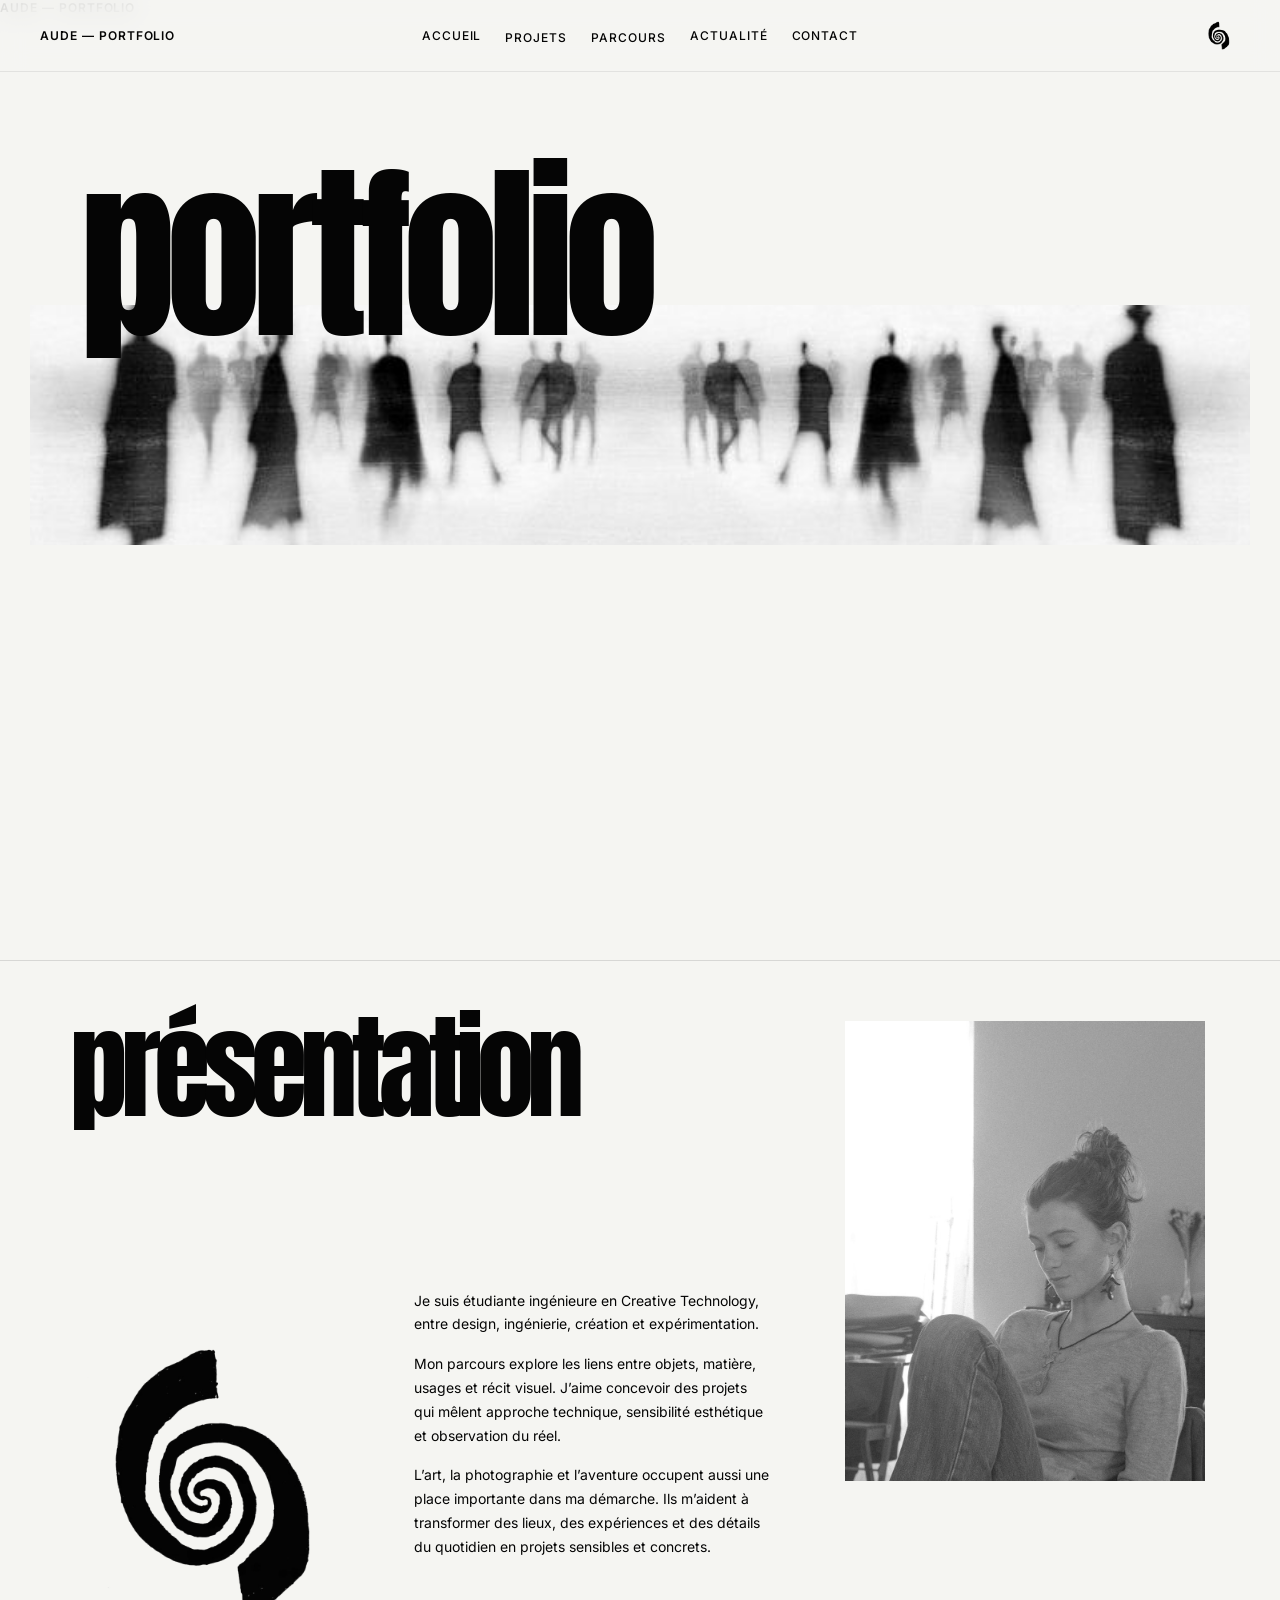
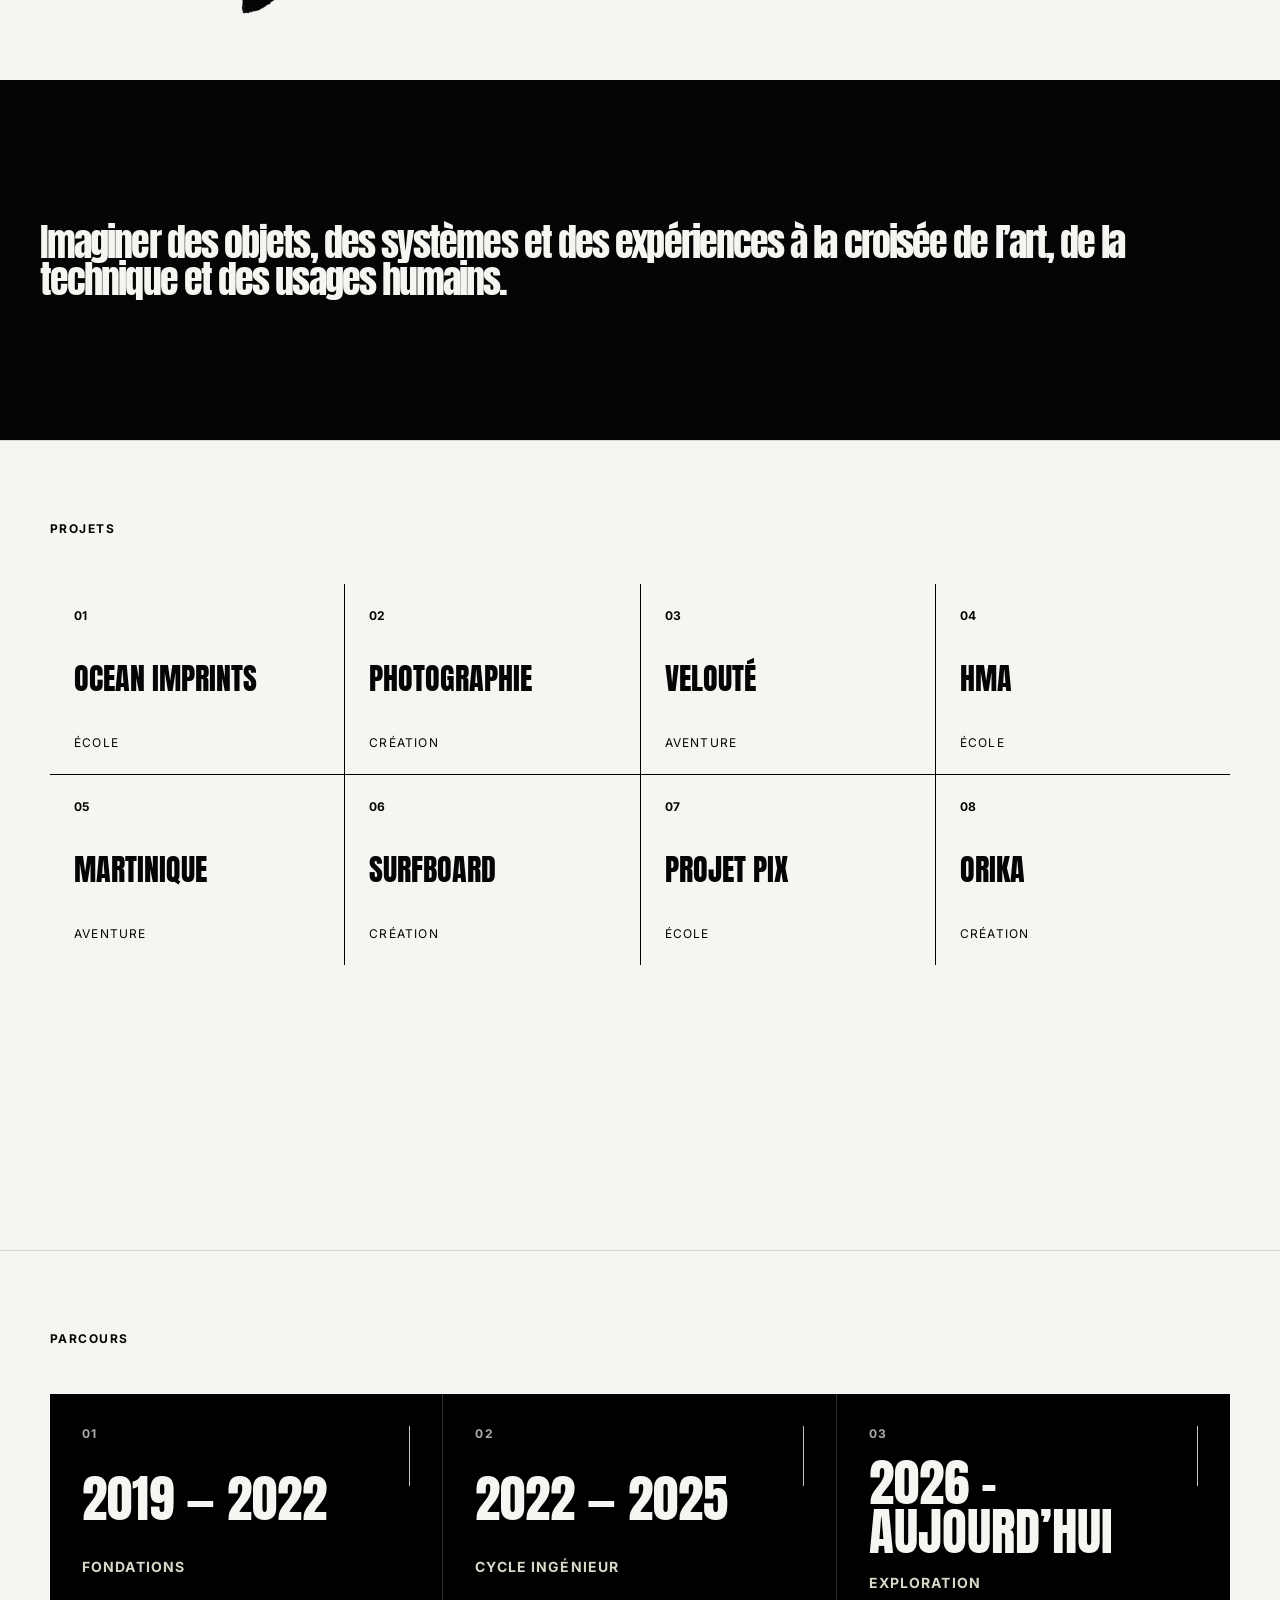
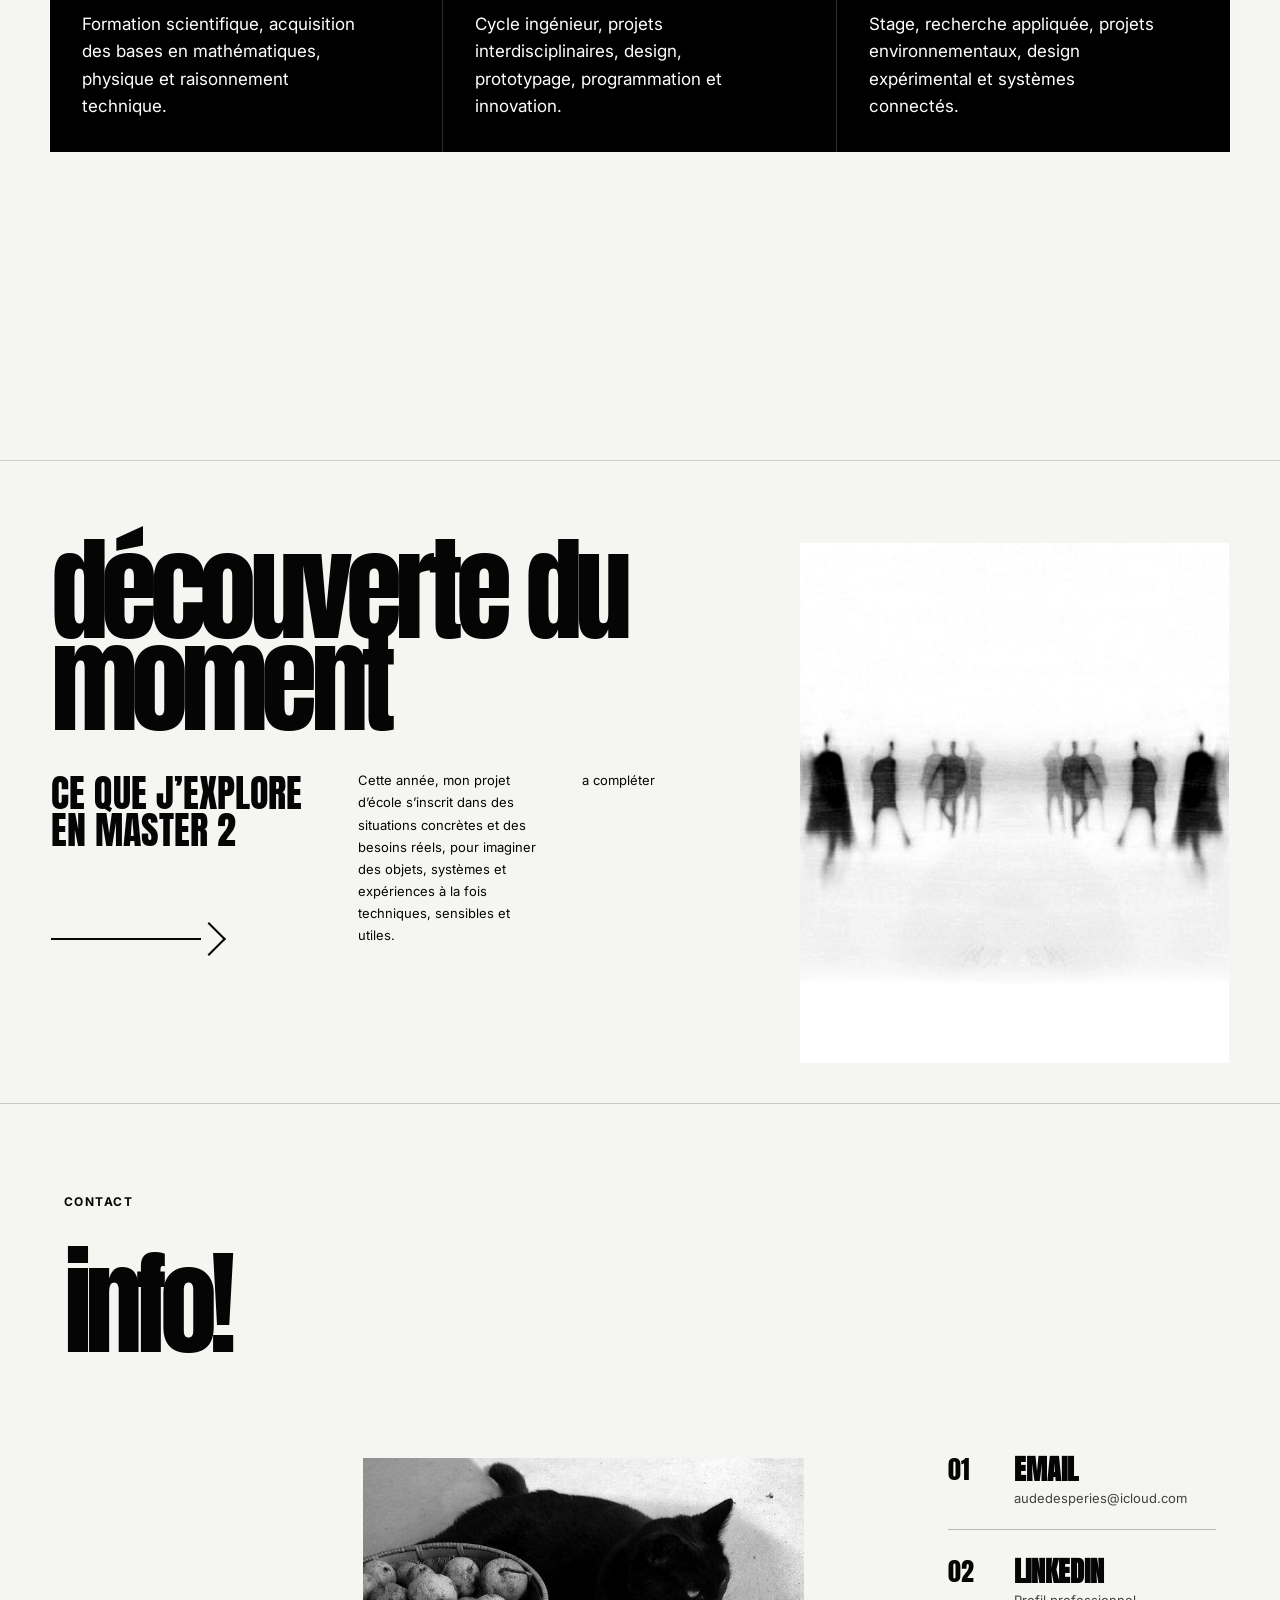
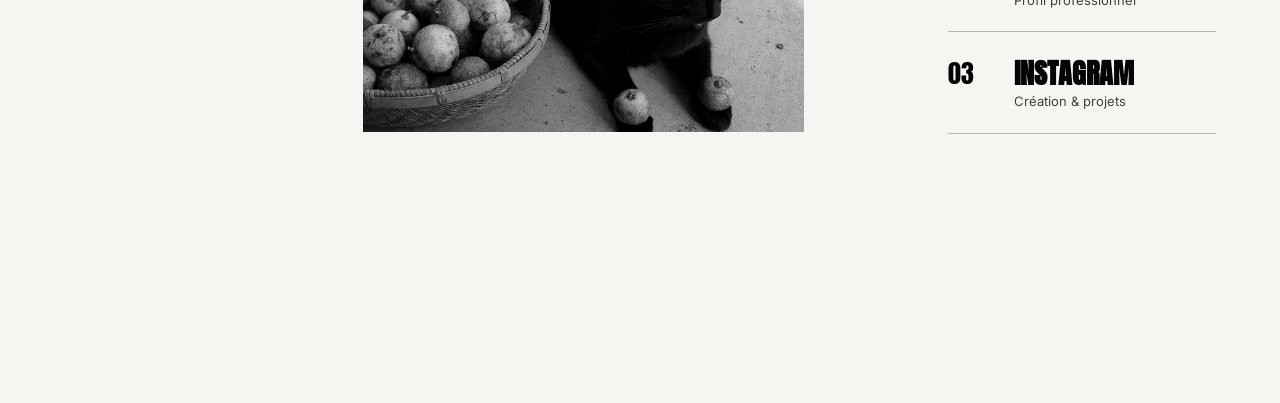
==== index.html @ d837f5fd "maj presentation" ====
<!DOCTYPE html>
<html lang="fr">

<head>
    <meta charset="UTF-8" />

    <div class="header-left">Aude — Portfolio</div>

    <meta name="viewport" content="width=device-width, initial-scale=1.0" />

    <title>Portfolio — Aude</title>

    <link rel="icon" type="image/png" href="assets/images/langue1.jpeg">
    <link rel="apple-touch-icon" href="assets/images/langue1.jpeg">

    <!-- Typographie Anton -->
    <link rel="preconnect" href="https://fonts.googleapis.com">
    <link rel="preconnect" href="https://fonts.gstatic.com" crossorigin>
    <link href="https://fonts.googleapis.com/css2?family=Anton&family=Inter:wght@300;400;500;600&display=swap"
        rel="stylesheet">

    <link rel="stylesheet" href="style.css" />
</head>

<body>

    <!-- HEADER -->
    <header class="top-header">

        <div class="header-left mobile-portfolio-zone">
            <span class="desktop-portfolio-text">Aude — Portfolio</span>

            <button class="mobile-portfolio-button" type="button" aria-expanded="false"
                aria-controls="mobilePortfolioMenu">
                Aude — Portfolio
            </button>

            <div class="mobile-portfolio-menu" id="mobilePortfolioMenu">
                <a href="#accueil" class="mobile-menu-home">Portfolio / Accueil</a>

                <span>Projets</span>
                <a href="pages/ocean-imprints.html">Ocean Imprints</a>
                <a href="pages/hma.html">How to Make Almost Anything</a>
                <a href="pages/projet-pix.html">Projet Pix</a>
                <a href="pages/veloute.html">Velouté</a>
                <a href="pages/mission-martinique.html">Martinique</a>
                <a href="pages/photographie.html">Photographie</a>
                <a href="pages/surfboard.html">Surfboard</a>
                <a href="pages/orika-design.html">Orika</a>

                <span>Navigation</span>
                <a href="#parcours">Parcours</a>
                <a href="#apropos">Actualité</a>
                <a href="#contact">Contact</a>
            </div>
        </div>


        <nav class="main-nav">
            <a href="#accueil" data-i18n="nav.home">Accueil</a>

            <div class="nav-item project-menu">
                <a href="#projets" data-i18n="nav.projects">Projets</a>

                <div class="mega-menu">
                    <div class="mega-column">
                        <h3 data-i18n="menu.school">École</h3>
                        <a href="pages/ocean-imprints.html">Ocean Imprints</a>
                        <a href="pages/hma.html">How to Make Almost Anything</a>
                        <a href="pages/projet-pix.html">Projet Pix</a>
                    </div>

                    <div class="mega-column">
                        <h3 data-i18n="menu.adventure">Aventure</h3>
                        <a href="pages/veloute.html">Velouté</a>
                        <a href="pages/mission-martinique.html">Martinique</a>
                    </div>

                    <div class="mega-column">
                        <h3 data-i18n="menu.creation">Création</h3>
                        <a href="pages/photographie.html">Photographie</a>
                        <a href="pages/surfboard.html">Surfboard</a>
                        <a href="pages/orika-design.html">Orika</a>
                    </div>
                </div>
            </div>

            <div class="nav-item project-menu">
                <a href="#parcours" data-i18n="nav.path">Parcours</a>

                <div class="mega-menu parcours-mega-menu">
                    <div class="mega-column">
                        <h3>2019 — 2022</h3>
                        <a href="#parcours" data-i18n="path.menu.1">Bac scientifique</a>
                        <a href="#parcours" data-i18n="path.menu.2">Prépa intégrée</a>
                    </div>

                    <div class="mega-column">
                        <h3>2022 — 2025</h3>
                        <a href="#parcours" data-i18n="path.menu.3">Cycle ingénieur</a>
                        <a href="#parcours" data-i18n="path.menu.4">Creative Technology</a>
                        <a href="#parcours" data-i18n="path.menu.5">Projets design & tech</a>
                    </div>
                </div>
            </div>

            <a href="#apropos" data-i18n="nav.news">Actualité</a>
            <a href="#contact" data-i18n="nav.contact">Contact</a>
        </nav>

        <div class="header-right">
            <div class="language-menu-container">
                <button class="language-logo-button" type="button" aria-label="Changer la langue">
                    <img src="assets/images/langue.png" alt="">
                </button>

                <div class="language-menu">
                    <button type="button" data-set-lang="fr">Français</button>
                    <button type="button" data-set-lang="en">English</button>
                </div>
            </div>
        </div>


    </header>

    <!-- PAGE D'ACCUEIL -->
    <main>

        <!-- SECTION HERO -->
        <section class="hero-section" id="accueil">
            <div class="hero-content">
                <h1 data-i18n="hero.title">portfolio</h1>
            </div>

            <div class="hero-image-band">
                <div class="hero-photo-placeholder"></div>
            </div>

        </section>

        <!-- ABOUT ME -->
        <section class="about-editorial-section" id="about-me">
            <div class="about-title">
                <h2 data-i18n="about.title">Présentation</h2>
            </div>



            <div class="about-small-image">
                <img src="assets/images/langue.png" alt="Portrait secondaire de Aude">
            </div>
            <div class="about-text-block">
                <p data-i18n="about.text.1">
                    Je suis étudiante ingénieure en Creative Technology, entre design,
                    ingénierie, création et expérimentation.
                </p>

                <p data-i18n="about.text.2">
                    Mon parcours explore les liens entre objets, matière, usages et récit visuel.
                    J’aime concevoir des projets qui mêlent approche technique, sensibilité esthétique
                    et observation du réel.
                </p>

                <p data-i18n="about.text.3">
                    L’art, la photographie et l’aventure occupent aussi une place importante dans
                    ma démarche. Ils m’aident à transformer des lieux,
                    des expériences et des détails du quotidien en projets sensibles et concrets.
                </p>
            </div>

            <div class="about-large-image">
                <img src="assets/images/presentation-01.jpeg" alt="Portrait principal de Aude">
            </div>

            

        </section>


        <!-- PHRASE -->
        <section class="content-section phrase-section">
            <h2 data-i18n="phrase.main">
                Imaginer des objets, des systèmes et des expériences à la croisée de l’art,
                de la technique et des usages humains.
            </h2>
        </section>

        <!-- BOUTONS PROJETS -->
        <section class="content-section" id="projets">
            <p class="section-label" data-i18n="projects.label"> Projets</p>

            <div class="project-grid">
                <a href="pages/ocean-imprints.html" class="project-card">
                    <span>01</span>
                    <h3>Ocean Imprints</h3>
                    <p data-i18n="category.school">École</p>
                </a>

                <a href="pages/photographie.html" class="project-card">
                    <span>02</span>
                    <h3>Photographie</h3>
                    <p data-i18n="category.creation">Creation</p>
                </a>

                <a href="pages/veloute.html" class="project-card">
                    <span>03</span>
                    <h3>VeloutÉ</h3>
                    <p data-i18n="category.adventure">Aventure</p>
                </a>

                <a href="pages/hma.html" class="project-card">
                    <span>04</span>
                    <h3>HMA</h3>
                    <p data-i18n="category.school">École</p>
                </a>

                <a href="pages/mission-martinique.html" class="project-card">
                    <span>05</span>
                    <h3>Martinique</h3>
                    <p data-i18n="category.adventure">Aventure</p>
                </a>

                <a href="pages/surfboard.html" class="project-card">
                    <span>06</span>
                    <h3>SurfBoard</h3>
                    <p data-i18n="category.creation">Creation</p>
                </a>

                <a href="pages/projet-pix.html" class="project-card">
                    <span>07</span>
                    <h3>Projet Pix</h3>
                    <p data-i18n="category.school">École</p>
                </a>

                <a href="pages/orika-design.html" class="project-card">
                    <span>08</span>
                    <h3>Orika</h3>
                    <p data-i18n="category.creation">Creation</p>
                </a>
            </div>
        </section>

        <!-- PARCOURS -->
        <section class="content-section" id="parcours">
            <p class="section-label" data-i18n="path.label">Parcours</p>
            <div class="timeline-grid">
                <div class="timeline-card">
                    <span class="timeline-number">01</span>
                    <h3>2019 — 2022</h3>
                    <h4 data-i18n="path.1.subtitle">Fondations</h4>
                    <p data-i18n="path.1.text">
                        Formation scientifique, acquisition des bases en mathématiques,
                        physique et raisonnement technique.
                    </p>
                </div>

                <div class="timeline-card">
                    <span class="timeline-number">02</span>
                    <h3>2022 — 2025</h3>
                    <h4 data-i18n="path.2.subtitle">Cycle ingénieur</h4>
                    <p data-i18n="path.2.text">
                        Cycle ingénieur, projets interdisciplinaires, design, prototypage,
                        programmation et innovation.
                    </p>
                </div>

                <div class="timeline-card">
                    <span class="timeline-number">03</span>
                    <h3 data-i18n="path.3.title">2026 - Aujourd'hui</h3>
                    <h4 data-i18n="path.3.subtitle">Exploration</h4>
                    <p data-i18n="path.3.text">
                        Stage, recherche appliquée, projets environnementaux,
                        design expérimental et systèmes connectés.
                    </p>
                </div>
            </div>
        </section>

        <!-- ACTUALITÉ -->
        <section class="news-editorial-section" id="apropos">
            <div class="news-title">
                <h2 data-i18n="news.title">découverte du moment</h2>
            </div>

            <div class="news-intro">
                <h3 data-i18n="news.subtitle">ce que j’explore en Master 2</h3>
                <div class="news-horizontal-arrow"></div>
            </div>

            <div class="news-text">
                <p data-i18n="news.text.1">
                    Cette année, mon projet d'école s'inscrit dans des situations concrètes
                    et de besoins réels, pour imaginer des objets, systèmes et expériences
                    à la fois techniques, sensibles et utiles.
                </p>

                <p data-i18n="news.text.2">
                    compléter compléter compléter compléter compléter compléter compléter compléter
                    compléter compléter compléter compléter compléter compléter compléter compléter
                    compléter compléter compléter compléter
                </p>
            </div>

            <div class="news-feature-image">
                <img src="assets/images/hero.jpeg" alt="Image d’actualité du portfolio">
            </div>
        </section>





        <!-- CONTACT -->
        <section class="contact-info-section" id="contact">
            <p class="section-label" data-i18n="contact.label">Contact</p>
            <div class="contact-info-title">
                <h2 data-i18n="contact.title">Info!</h2>
            </div>
            <div class="contact-photo-frame">
                <div class="contact-shape contact-shape-left"></div>
                <div class="contact-shape contact-shape-right"></div>
                <img src="assets/images/info.jpg" alt="Portrait de contact">
            </div>
            <div class="contact-info-list">
                <a href="mailto:audedesperies@icloud.com?subject=Contact%20depuis%20le%20portfolio"
                    class="contact-info-row">
                    <span class="contact-index">01</span>
                    <div>
                        <h3 data-i18n="contact.email">Email</h3>
                        <p>audedesperies@icloud.com</p>
                    </div>
                </a>
                <a href="https://www.linkedin.com/public-profile/settings/?trk=d_flagship3_profile_self_view_public_profile&lipi=urn%3Ali%3Apage%3Ad_flagship3_profile_view_base%3BtCOLMMIWT4GghlP7%2BjmmMA%3D%3D"
                    class="contact-info-row" target="_blank" rel="noopener noreferrer">
                    <span class="contact-index">02</span>
                    <div>
                        <h3>LinkedIn</h3>
                        <p data-i18n="contact.linkedin.text">Profil professionnel</p>
                    </div>
                </a>
                <a href="https://www.instagram.com/audetrikay/" class="contact-info-row" target="_blank"
                    rel="noopener noreferrer">
                    <span class="contact-index">03</span>
                    <div>
                        <h3>Instagram</h3>
                        <p data-i18n="contact.instagram.text">Création & projets</p>
                    </div>
                </a>
            </div>
        </section>


    </main>

    <script src="script.js"></script>
</body>

</html>
---- style.css ----
/* =========================================================
   RESET / BASE
========================================================= */

* {
  margin: 0;
  padding: 0;
  box-sizing: border-box;
}

html {
  scroll-behavior: smooth;
}

body {
  background: #f5f5f2;
  color: #050505;
  font-family: "Inter", sans-serif;
  overflow-x: hidden;
}

img {
  max-width: 100%;
}

a {
  color: inherit;
}


/* =========================================================
   HEADER / NAVIGATION
========================================================= */

.top-header {
  position: fixed;
  top: 0;
  left: 0;
  width: 100%;
  height: 72px;
  padding: 0 40px;
  display: grid;
  grid-template-columns: 1fr auto 1fr;
  align-items: center;
  z-index: 1000;
  background: rgba(245, 245, 242, 0.85);
  backdrop-filter: blur(12px);
  border-bottom: 1px solid rgba(0, 0, 0, 0.08);
}

.header-left,
.header-right {
  font-size: 12px;
  font-weight: 600;
  text-transform: uppercase;
  letter-spacing: 0.08em;
}

.header-right {
  text-align: right;
}

.main-nav {
  display: flex;
  align-items: center;
  gap: 24px;
}

.main-nav a,
.nav-button {
  background: none;
  border: none;
  color: #050505;
  text-decoration: none;
  font-family: "Inter", sans-serif;
  font-size: 12px;
  font-weight: 500;
  text-transform: uppercase;
  cursor: pointer;
  letter-spacing: 0.08em;
}

.main-nav a:hover,
.nav-button:hover {
  opacity: 0.45;
}


/* =========================================================
   MENUS DÉROULANTS
========================================================= */

.nav-item,
.project-menu {
  position: relative;
}

.mega-menu {
  position: absolute;
  top: 36px;
  left: 50%;
  transform: translateX(-50%);
  width: 720px;
  padding: 32px;
  background: #050505;
  color: #f5f5f2;
  display: grid;
  grid-template-columns: repeat(3, 1fr);
  gap: 32px;
  opacity: 0;
  pointer-events: none;
  transition: 0.25s ease;
  z-index: 2000;
}

/* Zone invisible entre le bouton et le sous-menu */
.project-menu::after {
  content: "";
  position: absolute;
  left: -40px;
  right: -40px;
  top: 100%;
  height: 45px;
  z-index: 1500;
}

.project-menu:hover .mega-menu {
  opacity: 1;
  pointer-events: auto;
}

/* Menu parcours en 2 colonnes */
.parcours-mega-menu {
  width: 520px;
  grid-template-columns: repeat(2, 1fr);
}

.mega-column h3 {
  font-family: "Anton", sans-serif;
  font-size: 24px;
  font-weight: 400;
  margin-bottom: 16px;
  text-transform: uppercase;
}

.mega-column a {
  display: block;
  color: inherit;
  text-decoration: none;
  font-size: 14px;
  margin-bottom: 10px;
  opacity: 0.75;
  letter-spacing: 0.08em;
  text-transform: uppercase;
}

.mega-column a:hover {
  opacity: 1;
}


/* =========================================================
   LANGUE
========================================================= */
.header-right {
  display: flex;
  justify-content: flex-end;
  align-items: center;
}

/* Conteneur du logo + menu */
.language-menu-container {
  position: relative;
  display: flex;
  align-items: center;
  justify-content: center;
}

/* Bouton logo */
.language-logo-button {
  width: 42px;
  height: 42px;
  border: none;
  background: transparent;
  padding: 0;
  cursor: pointer;
  display: flex;
  align-items: center;
  justify-content: center;
}

/* Image du logo */
.language-logo-button img {
  width: 30px;
  height: 30px;
  object-fit: contain;
  display: block;
  filter: grayscale(100%) contrast(1.25);
  transition: transform 0.25s ease, opacity 0.25s ease;
}

.language-menu-container:hover .language-logo-button img {
  transform: rotate(-8deg) scale(1.12);
  opacity: 0.75;
}

/* Petite zone invisible pour pouvoir descendre vers le menu */
.language-menu-container::after {
  content: "";
  position: absolute;
  top: 100%;
  right: -20px;
  width: 120px;
  height: 28px;
}

/* Menu langue */
.language-menu {
  position: absolute;
  top: 42px;
  right: 0;
  width: 150px;
  padding: 18px;
  background: #050505;
  color: #f5f5f2;
  display: flex;
  flex-direction: column;
  gap: 12px;
  opacity: 0;
  pointer-events: none;
  transform: translateY(8px);
  transition: 0.25s ease;
  z-index: 3000;
}

.language-menu-container:hover .language-menu,
.language-menu-container:focus-within .language-menu {
  opacity: 1;
  pointer-events: auto;
  transform: translateY(0);
}

/* Boutons Français / English */
.language-menu button {
  background: transparent;
  border: none;
  color: #f5f5f2;
  font-family: "Inter", sans-serif;
  font-size: 12px;
  font-weight: 600;
  letter-spacing: 0.12em;
  text-transform: uppercase;
  text-align: left;
  cursor: pointer;
  opacity: 0.75;
  transition: 0.25s ease;
}

.language-menu button:hover {
  opacity: 1;
  transform: translateX(6px);
}


/* =========================================================
   HERO ACCUEIL
========================================================= */

.hero-section {
  position: relative;
  min-height: 105vh;
  padding: 160px 80px 40px;
  overflow: hidden;
}

.hero-content {
  position: relative;
  z-index: 2;
  display: flex;
  align-items: flex-start;
  justify-content: space-between;
}

.hero-content h1 {
  font-family: "Anton", sans-serif;
  font-size: clamp(75px, 15vw, 200px);
  font-weight: 400;
  line-height: 0.82;
  letter-spacing: -0.05em;
  text-transform: lowercase;
}

.hero-image-band {
  position: absolute;
  left: 30px;
  right: 30px;
  top: 290px;
  height: 240px;
  background: #b8b8b3;
  overflow: hidden;
  z-index: 1;
}

.hero-photo-placeholder {
  width: 100%;
  height: 100%;
  background-image: url("assets/images/hero.jpeg");
  background-size: cover;
  background-position: center;
  background-repeat: no-repeat;
}


/* =========================================================
   SECTIONS GÉNÉRALES
========================================================= */

.content-section {
  min-height: 90vh;
  padding: 80px 50px 60px;
  border-top: 1px solid rgba(0, 0, 0, 0.12);
}

.section-label {
  font-size: 12px;
  font-weight: 700;
  text-transform: uppercase;
  letter-spacing: 0.12em;
  margin-bottom: 48px;
}

.content-section h2 {
  font-family: "Anton", sans-serif;
  font-size: clamp(52px, 10vw, 160px);
  font-weight: 400;
  line-height: 0.82;
  letter-spacing: -0.05em;
  max-width: 1200px;
}


/* =========================================================
   ABOUT ME
========================================================= */

.about-editorial-section {
  min-height: 80vh;
  padding: 60px 50px 50px;
  background: #f5f5f2;
  color: #050505;
  display: grid;
  grid-template-columns: 1fr 1.1fr 1fr;
  grid-template-rows: auto 1fr;
  grid-template-areas:
    "title title right"
    "small text right";
  column-gap: 70px;
  row-gap: 40px;
  justify-content: center;
  align-items: center;
  border-top: 1px solid rgba(0, 0, 0, 0.12);
}

.about-title {
  grid-area: title;
  margin-left: 20px;
}

.about-title h2 {
  font-family: "Anton", sans-serif;
  font-size: clamp(70px, 9vw, 210px);
  font-weight: 400;
  line-height: 0.8;
  letter-spacing: -0.06em;
  text-transform: lowercase;
}

.about-small-image {
  grid-area: small;
  width: min(280px, 100%);
  aspect-ratio: 1 / 1;
  align-self: end;
  overflow: hidden;
  transform: translate(25px, -10px);
}

.about-small-image img,
.about-large-image img {
  width: 100%;
  height: 100%;
  object-fit: cover;
  object-position: center;
  filter: grayscale(100%);
  display: block;
}

.about-text-block {
  grid-area: text;
  max-width: 800px;
  padding-top: 40px;
  transform: translate(-30px, 20px);
}

.about-text-block h3 {
  font-family: "Anton", sans-serif;
  font-size: 30px;
  font-weight: 400;
  line-height: 1;
  margin-bottom: 24px;
}

.about-text-block p {
  font-size: 14px;
  line-height: 1.7;
  margin-bottom: 16px;
}

.about-large-image {
  grid-area: right;
  width: 360px;
  height: 460px;
  justify-self: end;
  align-self: start;
  overflow: hidden;
  transform: translateX(-25px);
}


/* =========================================================
   PHRASE
========================================================= */

/* PHRASE */
.phrase-section {
  min-height: 40vh;
  padding: 70px 20px;
  background: #050505;
  color: #f5f5f2;
  display: flex;
  align-items: center;
  justify-content: center;
}

.phrase-inner {
  max-width: 200px;
  margin: 0 auto;
}

.phrase-section h2 {
  font-family: "Anton", sans-serif;
  font-size: clamp(34px, 3vw, 68px);
  line-height: 0.95;
  text-align: left;
}



/* =========================================================
   PROJETS
========================================================= */

.project-grid {
  display: grid;
  grid-template-columns: repeat(4, 1fr);
  gap: 1px;
  background: #000000;
}

.project-card {
  min-height: 190px;
  padding: 24px;
  background: #f5f5f2;
  color: #050505;
  text-decoration: none;
  display: flex;
  flex-direction: column;
  justify-content: space-between;
  transition: 0.25s ease;
}

.project-card:hover {
  background: #050505;
  color: #f5f5f2;
}

.project-card span {
  font-size: 12px;
  font-weight: 700;
}

.project-card h3 {
  font-family: "Anton", sans-serif;
  font-size: 30px;
  font-weight: 400;
  line-height: 1;
  text-transform: uppercase;
}

.project-card p {
  font-size: 12px;
  text-transform: uppercase;
  letter-spacing: 0.1em;
}


/* =========================================================
   PARCOURS
========================================================= */

.timeline-grid {
  display: grid;
  grid-template-columns: repeat(3, 1fr);
  gap: 0;
  background: #000000;
  margin-top: 40px;
}

.timeline-card {
  position: relative;
  min-height: 300px;
  padding: 32px;
  background: #000000;
  color: #f5f5f2;
  display: flex;
  flex-direction: column;
  justify-content: space-between;
  transition: transform 0.25s ease;
  border-right: 1px solid rgba(255, 255, 255, 0.18);
}

.timeline-card:last-child {
  border-right: none;
}

.timeline-card:hover {
  transform: translateY(-6px);
}

.timeline-number {
  font-size: 12px;
  font-weight: 700;
  letter-spacing: 0.12em;
  text-transform: uppercase;
  opacity: 0.7;
  margin-bottom: 18px;
  display: block;
}

.timeline-card h3 {
  font-family: "Anton", sans-serif;
  font-size: clamp(42px, 4vw, 72px);
  line-height: 0.95;
  font-weight: 400;
  color: #f5f5f2;
  margin-bottom: 18px;
  text-transform: uppercase;
}

.timeline-card h4 {
  font-size: 14px;
  font-weight: 700;
  letter-spacing: 0.08em;
  text-transform: uppercase;
  margin-bottom: 20px;
  color: #d8d8c8;
}

.timeline-card p {
  font-size: 17px;
  line-height: 1.6;
  color: #ffffff;
  max-width: 90%;
}

.timeline-card::before {
  content: "";
  position: absolute;
  top: 32px;
  right: 32px;
  width: 1px;
  height: 60px;
  background: #c4c4c4;
}


/* =========================================================
   ACTUALITÉ
========================================================= */

.news-editorial-section {
  min-height: 50vh;
  padding: 40px 4vw 40px;
  background: #f5f5f2;
  color: #050505;
  position: relative;
  overflow: hidden;
  border-top: 1px solid rgba(0, 0, 0, 0.16);

  display: grid;
  grid-template-columns: 0.75fr 1fr 1.2fr;
  grid-template-rows: auto auto 1fr;
  grid-template-areas:
    "top top top"
    "title title image"
    "intro text image";
  column-gap: 3vw;
  row-gap: 42px;
}

.news-topline {
  grid-area: top;
  display: flex;
  justify-content: space-between;
  align-items: center;

  font-size: 8px;
  font-weight: 200;
  letter-spacing: 0.16em;
  text-transform: uppercase;
}

.news-title {
  grid-area: title;
  position: relative;
  z-index: 3;
}

.news-title h2 {
  font-family: "Anton", sans-serif;
  font-size: clamp(70px, 9vw, 210px);
  font-weight: 400;
  line-height: 0.8;
  letter-spacing: -0.06em;
  text-transform: lowercase;
  max-width: 1100px;
}

.news-intro {
  grid-area: intro;
  align-self: start;
  padding-top: 6px;
}

.news-intro h3 {
  font-family: "Anton", sans-serif;
  font-size: clamp(28px, 3vw, 46px);
  font-weight: 400;
  line-height: 0.95;
  text-transform: uppercase;
  max-width: 280px;
}

.news-text {
  grid-area: text;
  display: grid;
  grid-template-columns: repeat(2, minmax(180px, 1fr));
  column-gap: 44px;
  max-width: 620px;
  align-self: start;
}

.news-text p {
  font-family: "Inter", sans-serif;
  font-size: 13px;
  line-height: 1.7;
  margin: 0;
}

.news-feature-image {
  grid-area: image;
  width: 100%;
  height: 520px;
  align-self: center;
  overflow: hidden;
  background: #d7d7d2;
}

.news-feature-image img {
  width: 100%;
  height: 100%;
  object-fit: cover;
  object-position: center;
  filter: grayscale(100%) contrast(1.05);
  display: block;
}

.news-horizontal-arrow {
  position: relative;
  width: 170px;
  height: 42px;
  margin-top: 70px;
}

.news-horizontal-arrow::before {
  content: "";
  position: absolute;
  left: 0;
  top: 50%;
  width: 150px;
  height: 2px;
  background: #050505;
  transform: translateY(-50%);
}

.news-horizontal-arrow::after {
  content: "";
  position: absolute;
  right: 0;
  top: 50%;
  width: 22px;
  height: 22px;
  border-top: 2px solid #050505;
  border-right: 2px solid #050505;
  transform: translateY(-50%) rotate(45deg);
}



/* =========================================================
   CONTACT
========================================================= */

.contact-info-section {
  min-height: 100vh;
  padding: 90px 5vw 70px;
  background: #f5f5f2;
  color: #050505;
  position: relative;
  overflow: hidden;
  border-top: 1px solid rgba(0, 0, 0, 0.18);
  display: grid;
  grid-template-columns: 1fr 1.4fr 0.85fr;
  grid-template-rows: auto 1fr;
  grid-template-areas:
    "top top top"
    "title photo info";
  column-gap: 5vw;
  align-items: center;
}

.contact-info-title {
  grid-area: title;
  align-self: start;
}

.contact-info-title h2 {
  font-family: "Anton", sans-serif;
  font-size: clamp(70px, 9vw, 210px);
  font-weight: 400;
  line-height: 0.8;
  letter-spacing: -0.06em;
  text-transform: lowercase;
}

.contact-photo-frame {
  grid-area: photo;
  width: min(1200px, 100%);
  aspect-ratio: 1 / 0.62;
  justify-self: center;
  position: relative;
  overflow: hidden;
  background: #050505;
  transform: translateX(-80px);
}

.contact-photo-frame img {
  width: 100%;
  height: 100%;
  object-fit: cover;
  object-position: center;
  filter: grayscale(100%) contrast(1.05);
  display: block;
  position: relative;
  z-index: 2;
}

.contact-shape {
  position: absolute;
  top: -8%;
  width: 34%;
  height: 116%;
  background: #050505;
  z-index: 1;
}

.contact-shape-left {
  left: -8%;
  border-radius: 0 100% 100% 0;
}

.contact-shape-right {
  right: -8%;
  border-radius: 100% 0 0 100%;
}

.contact-info-list {
  grid-area: info;
  align-self: center;
  display: flex;
  flex-direction: column;
  gap: 28px;
}

.contact-info-row {
  display: grid;
  grid-template-columns: 48px 1fr;
  gap: 18px;
  color: #050505;
  text-decoration: none;
  padding-bottom: 22px;
  border-bottom: 1px solid rgba(0, 0, 0, 0.25);
  transition: 0.25s ease;
}

.contact-info-row:hover {
  transform: translateX(12px);
}

.contact-index {
  font-family: "Anton", sans-serif;
  font-size: 26px;
  line-height: 1;
}

.contact-info-row h3 {
  font-family: "Anton", sans-serif;
  font-size: 28px;
  font-weight: 600;
  line-height: 0.95;
  text-transform: uppercase;
  margin-bottom: 6px;
}

.contact-info-row p {
  font-size: 13px;
  line-height: 1.4;
  opacity: 0.75;
}


/* =========================================================
   PAGES PROJET
========================================================= */

.project-detail-page {
  background: #f5f5f2;
  color: #050505;
  padding-top: 72px;
}

.project-detail-hero {
  min-height: calc(100vh - 72px);
  padding: 54px 4vw 70px;
  display: grid;
  grid-template-columns: 0.65fr 1fr 1.2fr;
  grid-template-rows: auto auto 1fr;
  grid-template-areas:
    "top top top"
    "title title image"
    "index text image";
  column-gap: 4vw;
  row-gap: 42px;
}

.project-detail-topline {
  grid-area: top;
  display: flex;
  justify-content: space-between;
  font-size: 11px;
  font-weight: 700;
  letter-spacing: 0.16em;
  text-transform: uppercase;
}

.project-detail-title {
  grid-area: title;
  position: relative;
  z-index: 2;
}

.project-detail-title h1 {
  font-family: "Anton", sans-serif;
  font-size: clamp(78px, 12vw, 210px);
  font-weight: 400;
  line-height: 0.82;
  letter-spacing: -0.055em;
  text-transform: lowercase;
}

.project-detail-index {
  grid-area: index;
  max-width: 420px;
  align-self: start;
  display: flex;
  flex-direction: column;
  gap: 24px;
}

.project-number {
  font-family: "Anton", sans-serif;
  font-size: clamp(58px, 6vw, 110px);
  line-height: 0.8;
}

.project-manifesto {
  margin: 0;
  max-width: 390px;
}

.project-manifesto strong {
  display: block;
  font-family: "Anton", sans-serif;
  font-size: clamp(30px, 3vw, 54px);
  font-weight: 400;
  line-height: 0.92;
  text-transform: lowercase;
  margin-bottom: 8px;
  border-bottom: none;
  text-decoration: none;
}

.project-detail-text {
  grid-area: text;
  display: grid;
  grid-template-columns: repeat(2, minmax(260px, 1fr));
  column-gap: 80px;
  row-gap: 0;
  max-width: 860px;
  width: 100%;
  align-self: start;
}

.project-detail-text p {
  margin: 0;
  font-size: 14px;
  line-height: 1.75;
  text-align: left;
  max-width: 360px;
  word-break: normal;
  overflow-wrap: normal;
}

.project-detail-image {
  grid-area: image;
  height: 460px;
  align-self: center;
  overflow: hidden;
  background: #d7d7d2;
}

.project-detail-image img {
  width: 100%;
  height: 100%;
  object-fit: cover;
  object-position: center;
  filter: grayscale(100%) contrast(1.05);
  display: block;
}

.project-detail-gallery {
  padding: 60px 4vw 80px;
  display: grid;
  grid-template-columns: repeat(3, 1fr);
  gap: 26px;
}

.project-mini-card {
  display: grid;
  grid-template-columns: 1fr;
  gap: 18px;
}

.project-mini-card img {
  width: 100%;
  height: 220px;
  object-fit: cover;
  filter: grayscale(100%);
}

.project-mini-card span {
  font-size: 12px;
  font-weight: 700;
  letter-spacing: 0.14em;
}

.project-mini-card h3 {
  font-family: "Anton", sans-serif;
  font-size: 34px;
  font-weight: 400;
  text-transform: uppercase;
  margin: 6px 0;
}

.project-mini-card p {
  font-size: 13px;
  line-height: 1.55;
  max-width: 320px;
}

/* Variantes pages projet */
.hma-page .project-detail-title h1,
.veloute-page .project-detail-title h1,
.martinique-page .project-detail-title h1,
.pix-page .project-detail-title h1,
.orika-page .project-detail-title h1,
.surfboard-page .project-detail-title h1 {
  letter-spacing: -0.055em;
}

.hma-page .project-detail-image img,
.hma-page .project-mini-card img,
.veloute-page .project-detail-image img,
.veloute-page .project-mini-card img,
.martinique-page .project-detail-image img,
.martinique-page .project-mini-card img,
.pix-page .project-detail-image img,
.pix-page .project-mini-card img,
.orika-page .project-detail-image img,
.orika-page .project-mini-card img,
.surfboard-page .project-detail-image img,
.surfboard-page .project-mini-card img {
  filter: grayscale(100%) contrast(1.08);
}


/* =========================================================
   PAGE PHOTOGRAPHIE
========================================================= */

.photo-page {
  background: #f5f5f2;
  color: #050505;
  padding-top: 72px;
}

.photo-hero {
  min-height: 70vh;
  padding: 56px 4vw 40px;
  display: grid;
  grid-template-columns: 0.65fr 1.4fr;
  grid-template-rows: auto 1fr auto;
  grid-template-areas:
    "top top"
    "title title"
    "intro intro";
  border-bottom: 1px solid rgba(0, 0, 0, 0.16);
}

.photo-topline {
  grid-area: top;
  display: flex;
  justify-content: space-between;
  font-size: 11px;
  font-weight: 700;
  letter-spacing: 0.16em;
  text-transform: uppercase;
}

.photo-title {
  grid-area: title;
  align-self: center;
}

.photo-title h1 {
  font-family: "Anton", sans-serif;
  font-size: clamp(80px, 15vw, 260px);
  font-weight: 400;
  line-height: 0.78;
  letter-spacing: -0.055em;
  text-transform: lowercase;
}

.photo-intro {
  grid-area: intro;
  display: grid;
  grid-template-columns: 90px minmax(260px, 520px);
  gap: 30px;
  align-items: start;
}

.photo-intro span {
  font-family: "Anton", sans-serif;
  font-size: clamp(70px, 8vw, 130px);
  line-height: 0.8;
}

.photo-intro p {
  font-family: "Anton", sans-serif;
  font-size: clamp(26px, 3vw, 52px);
  line-height: 0.95;
  text-transform: lowercase;
  text-decoration: none;
}

.photo-grid-section {
  padding: 50px 4vw 100px;
  background: #f5f5f2;
}

.photo-grid {
  column-count: 4;
  column-gap: 14px;
}

.photo-item {
  width: 100%;
  margin-bottom: 14px;
  break-inside: avoid;
  overflow: hidden;
  background: #d7d7d2;
  border: 1px solid rgba(0, 0, 0, 0.08);
}

.photo-item img {
  width: 100%;
  height: 100%;
  object-fit: cover;
  object-position: center;
  filter: grayscale(100%) contrast(1.05);
  display: block;
  transition: transform 0.55s ease, filter 0.55s ease;
}

.photo-item:hover img {
  transform: scale(1.08);
  filter: grayscale(0%) contrast(1.16);
}


.photo-large {
  height: 400px;
}

.photo-vertical {
  height: 450px;
}

.photo-square {
  height: 450px;
}

.photo-horizontal {
  height: 500px;
}

.photo-tall {
  height: 500px;
}

.photo-small {
  height: 0px;
}

.photo-wide {
  height: 400px;
}


/* =========================================================
   RESPONSIVE
========================================================= */

@media screen and (max-width: 1100px) {
  .project-grid {
    grid-template-columns: repeat(2, 1fr);
  }

  .timeline-grid {
    grid-template-columns: 1fr;
  }

  .timeline-card {
    border-right: none;
    border-bottom: 1px solid rgba(255, 255, 255, 0.18);
  }

  .timeline-card:last-child {
    border-bottom: none;
  }

  .photo-grid {
    column-count: 3;
  }
}

@media screen and (max-width: 900px) {
  .top-header {
    padding: 0 24px;
    grid-template-columns: 1fr auto;
  }

  .main-nav {
    display: none;
  }

  .header-right {
    display: block;
  }

  .hero-section {
    min-height: 90vh;
    padding: 130px 24px 40px;
  }

  .hero-content h1 {
    font-size: clamp(70px, 22vw, 130px);
  }

  .hero-arrow {
    display: none;
  }

  .hero-image-band {
    left: 24px;
    right: 24px;
    top: 300px;
    height: 220px;
  }

  .about-editorial-section {
    min-height: auto;
    padding: 100px 24px 70px;
    grid-template-columns: 1fr;
    grid-template-areas:
      "title"
      "right"
      "text"
      "small";
    row-gap: 34px;
  }

  .about-title {
    margin-left: 0;
  }

  .about-title h2 {
    font-size: clamp(60px, 18vw, 110px);
  }

  .about-text-block {
    transform: none;
    padding-top: 0;
  }

  .about-small-image,
  .about-large-image {
    width: 100%;
    height: 360px;
    transform: none;
    justify-self: start;
  }

  .phrase-section {
    padding: 60px 24px;
  }

  .project-grid {
    grid-template-columns: 1fr;
  }

  .news-editorial-section {
    min-height: auto;
    padding: 100px 24px 70px;
    grid-template-columns: 1fr;
    grid-template-areas:
      "top"
      "title"
      "image"
      "intro"
      "text";
    row-gap: 34px;
  }

  .news-title h2 {
    font-size: clamp(64px, 18vw, 120px);
  }

  .news-feature-image {
    height: 360px;
  }

  .news-text {
    columns: 1;
    max-width: 100%;
  }

  .contact-info-section {
    min-height: auto;
    padding: 100px 24px 70px;
    grid-template-columns: 1fr;
    grid-template-areas:
      "title"
      "photo"
      "info";
    row-gap: 40px;
  }

  .contact-photo-frame {
    width: 100%;
    transform: none;
  }

  .project-detail-hero {
    grid-template-columns: 1fr;
    grid-template-areas:
      "top"
      "title"
      "image"
      "index"
      "text";
    padding: 110px 24px 60px;
  }

  .project-detail-topline {
    gap: 16px;
    flex-direction: column;
  }

  .project-detail-text {
    grid-template-columns: 1fr;
    row-gap: 28px;
    column-gap: 0;
  }

  .project-detail-text p {
    max-width: 100%;
  }

  .project-detail-gallery {
    grid-template-columns: 1fr;
    padding: 50px 24px 70px;
  }

  .photo-hero {
    min-height: auto;
    padding: 110px 24px 50px;
  }

  .photo-topline {
    flex-direction: column;
    gap: 12px;
  }

  .photo-title h1 {
    font-size: clamp(64px, 18vw, 120px);
    margin: 70px 0;
  }

  .photo-intro {
    grid-template-columns: 1fr;
    gap: 18px;
  }

  .photo-grid-section {
    padding: 40px 24px 80px;
  }

  .photo-grid {
    column-count: 2;
    column-gap: 12px;
  }

  .photo-item {
    margin-bottom: 12px;
  }

  .photo-large,
  .photo-vertical,
  .photo-square,
  .photo-horizontal,
  .photo-tall,
  .photo-small,
  .photo-wide {
    height: 280px;
  }
}

@media screen and (max-width: 480px) {
  .photo-grid {
    column-count: 1;
  }

  .project-card {
    min-height: 180px;
  }

  .timeline-card {
    min-height: 280px;
  }
}

/* =========================================================
   HOVER COULEUR IMAGES — PRIORITAIRE
========================================================= */

.photo-item img,
.project-detail-image img,
.project-mini-image img,
.project-mini-card img {
  filter: grayscale(100%) contrast(1.05);
  transition: transform 0.55s ease, filter 0.55s ease;
}

.photo-item:hover img,
.project-detail-image:hover img,
.project-mini-image:hover img,
.project-mini-card:hover img {
  transform: scale(1.08);
  filter: grayscale(0%) contrast(1.05) !important;
}

/* =========================================================
   MENU MOBILE — AUDE PORTFOLIO
   Desktop inchangé : le bouton et le menu n'existent visuellement
   qu'en dessous de 900px.
========================================================= */

/* Ordinateur : affichage normal */
.desktop-portfolio-text {
  display: inline;
}

.mobile-portfolio-button,
.mobile-portfolio-menu {
  display: none;
}

/* Téléphone / écran réduit */
@media screen and (max-width: 900px) {
  .top-header {
    height: 72px;
    padding: 0 24px;
    grid-template-columns: 1fr auto;
    align-items: center;
  }

  .header-left {
    display: flex;
    align-items: center;
    justify-self: start;
  }

  .header-right {
    display: flex;
    align-items: center;
    justify-content: flex-end;
    justify-self: end;
  }

  .mobile-portfolio-zone {
    position: relative;
    z-index: 10000;
  }

  .desktop-portfolio-text {
    display: none;
  }

  .mobile-portfolio-button {
    display: block;
    background: transparent;
    border: none;
    padding: 0;
    margin: 0;
    color: #050505;
    font-family: "Inter", sans-serif;
    font-size: 12px;
    font-weight: 600;
    letter-spacing: 0.08em;
    text-transform: uppercase;
    cursor: pointer;
  }

  .mobile-portfolio-menu {
    position: fixed;
    top: 72px;
    left: 0;
    width: 100vw;
    max-height: calc(100vh - 72px);
    overflow-y: auto;
    background: #050505;
    color: #f5f5f2;
    padding: 26px 24px 34px;
    z-index: 9999;

    display: flex;
    flex-direction: column;
    gap: 13px;

    opacity: 0;
    pointer-events: none;
    transform: translateY(-8px);
    transition: opacity 0.25s ease, transform 0.25s ease;
  }

  .mobile-portfolio-menu.open {
    opacity: 1;
    pointer-events: auto;
    transform: translateY(0);
  }

  .mobile-portfolio-menu span {
    margin-top: 18px;
    font-family: "Anton", sans-serif;
    font-size: 28px;
    font-weight: 400;
    line-height: 1;
    text-transform: uppercase;
  }

  .mobile-portfolio-menu a {
    color: #f5f5f2;
    text-decoration: none;
    font-family: "Inter", sans-serif;
    font-size: 12px;
    font-weight: 700;
    letter-spacing: 0.1em;
    text-transform: uppercase;
    opacity: 0.78;
    transition: opacity 0.25s ease, transform 0.25s ease;
  }

  .mobile-portfolio-menu a:hover {
    opacity: 1;
    transform: translateX(8px);
  }

  .mobile-portfolio-menu .mobile-menu-home {
    font-family: "Anton", sans-serif;
    font-size: 36px;
    font-weight: 400;
    line-height: 0.95;
    letter-spacing: -0.03em;
    opacity: 1;
    margin-bottom: 6px;
  }
}
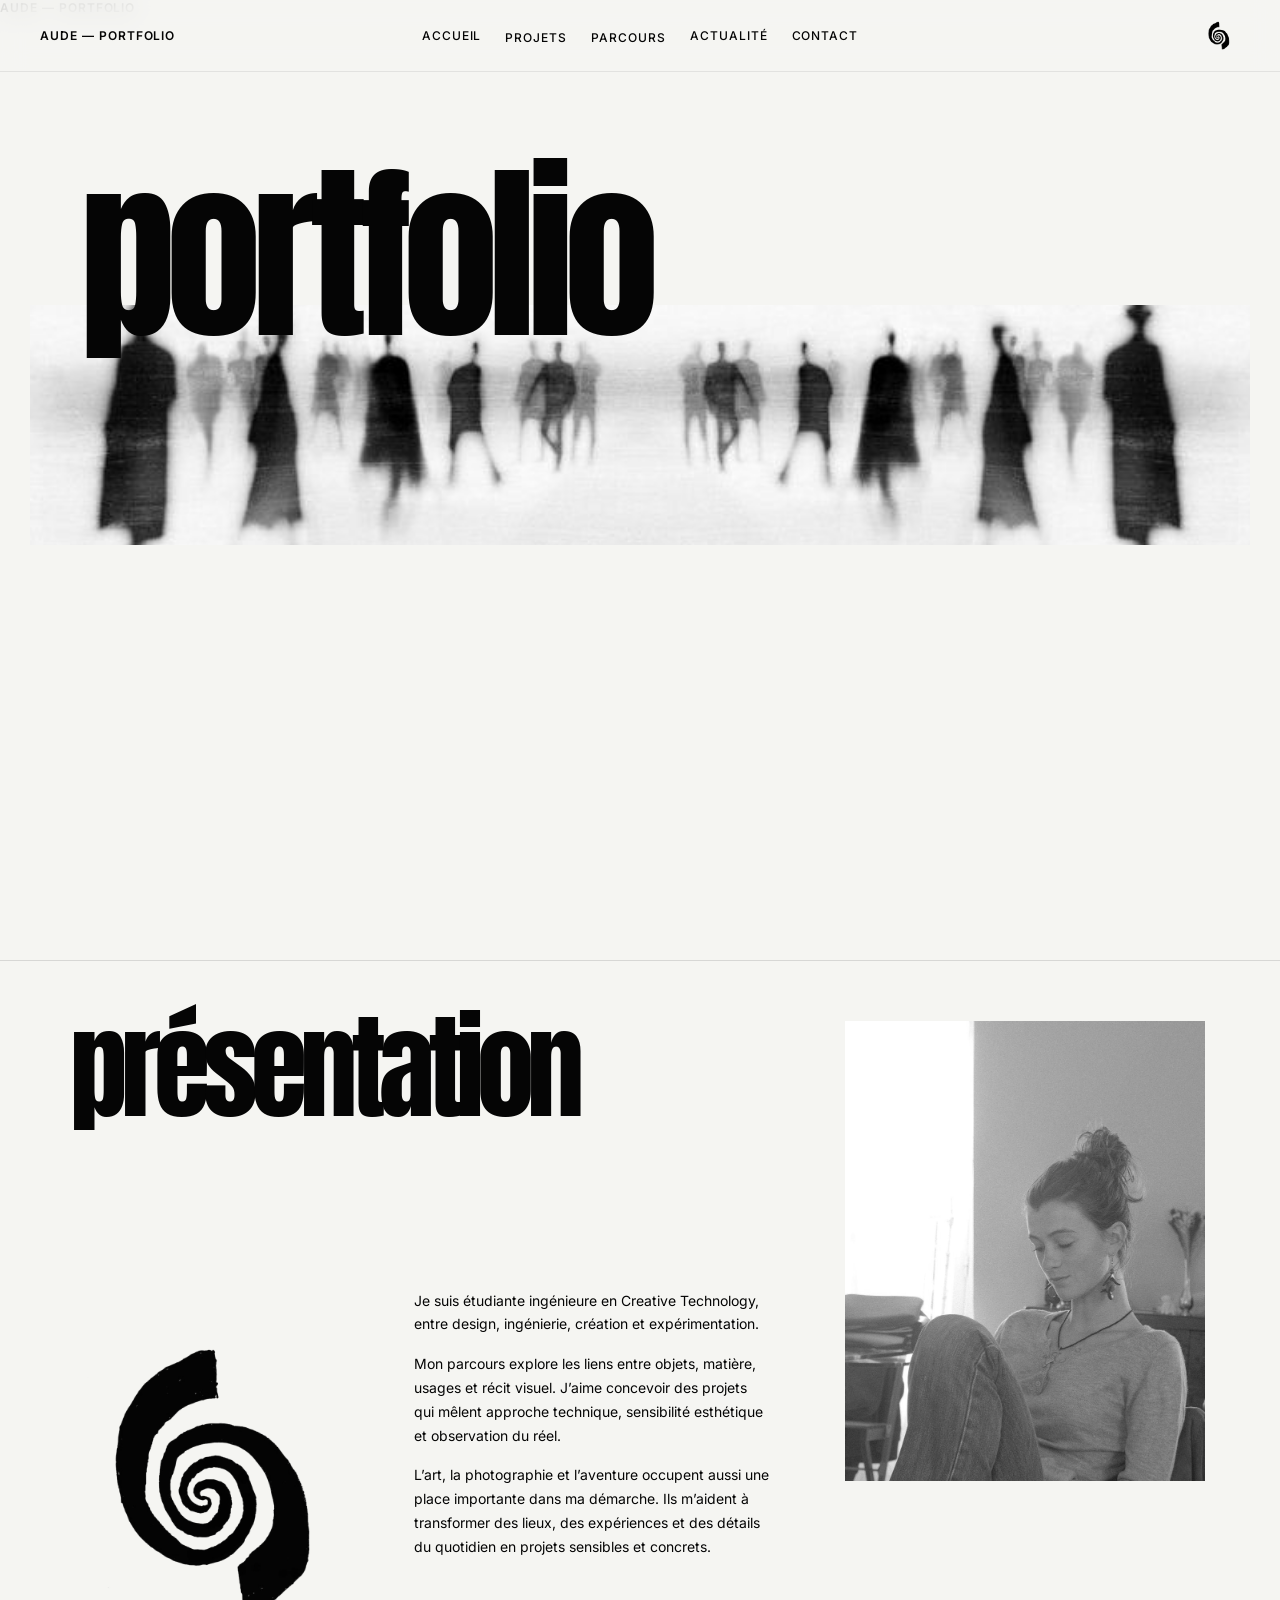
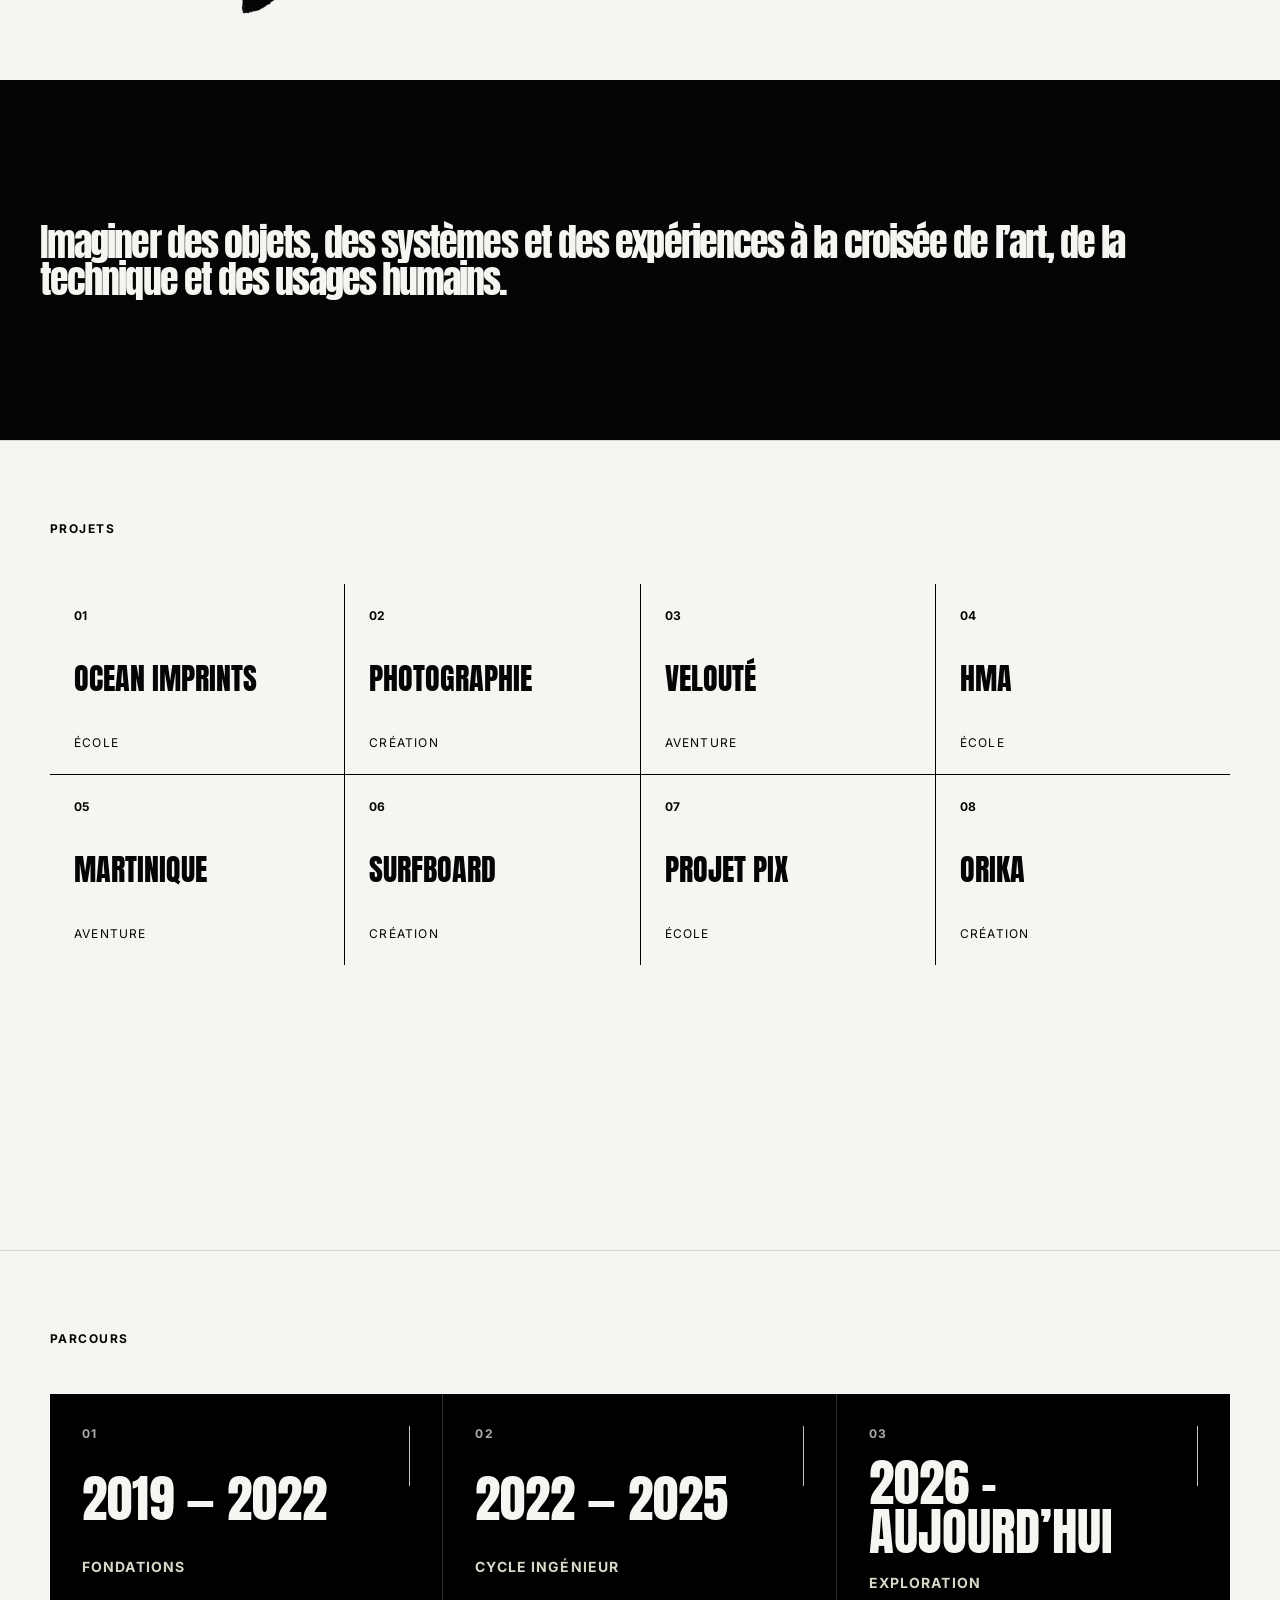
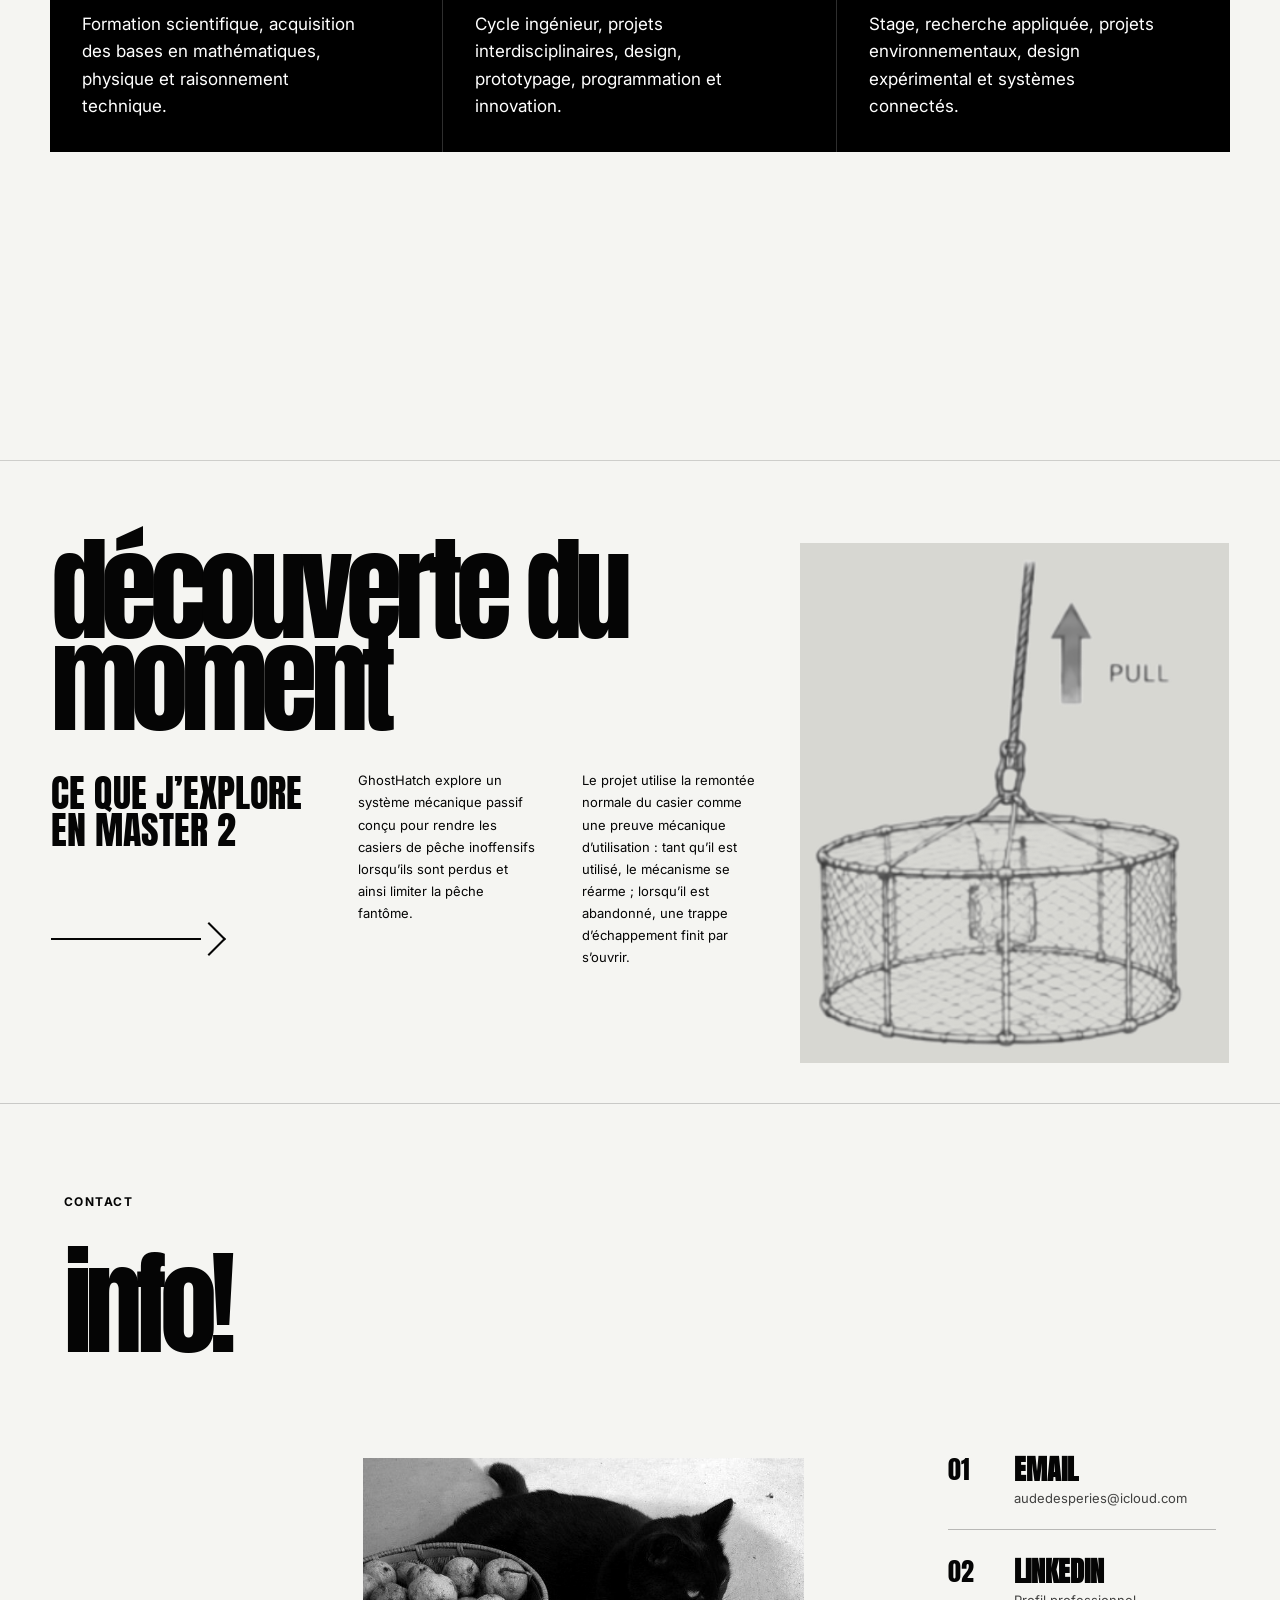
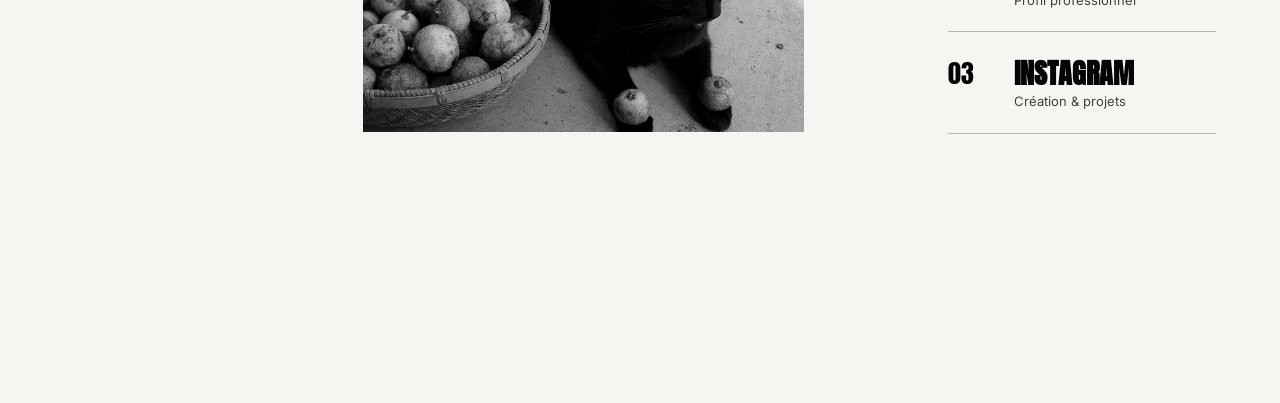
==== commit aed14ace: "current" ====
--- a/index.html
+++ b/index.html
@@ -290,20 +290,19 @@
 
             <div class="news-text">
                 <p data-i18n="news.text.1">
-                    Cette année, mon projet d'école s'inscrit dans des situations concrètes
-                    et de besoins réels, pour imaginer des objets, systèmes et expériences
-                    à la fois techniques, sensibles et utiles.
+                    GhostHatch explore un système mécanique passif conçu pour rendre les casiers 
+                    de pêche inoffensifs lorsqu’ils sont perdus et ainsi limiter la pêche fantôme.
                 </p>
 
                 <p data-i18n="news.text.2">
-                    compléter compléter compléter compléter compléter compléter compléter compléter
-                    compléter compléter compléter compléter compléter compléter compléter compléter
-                    compléter compléter compléter compléter
+                    Le projet utilise la remontée normale du casier comme une preuve mécanique 
+                    d’utilisation : tant qu’il est utilisé, le mécanisme se réarme ; lorsqu’il est 
+                    abandonné, une trappe d’échappement finit par s’ouvrir.
                 </p>
             </div>
 
             <div class="news-feature-image">
-                <img src="assets/images/hero.jpeg" alt="Image d’actualité du portfolio">
+                <img src="assets/images/ghost.png" alt="Image d’actualité du portfolio">
             </div>
         </section>
 
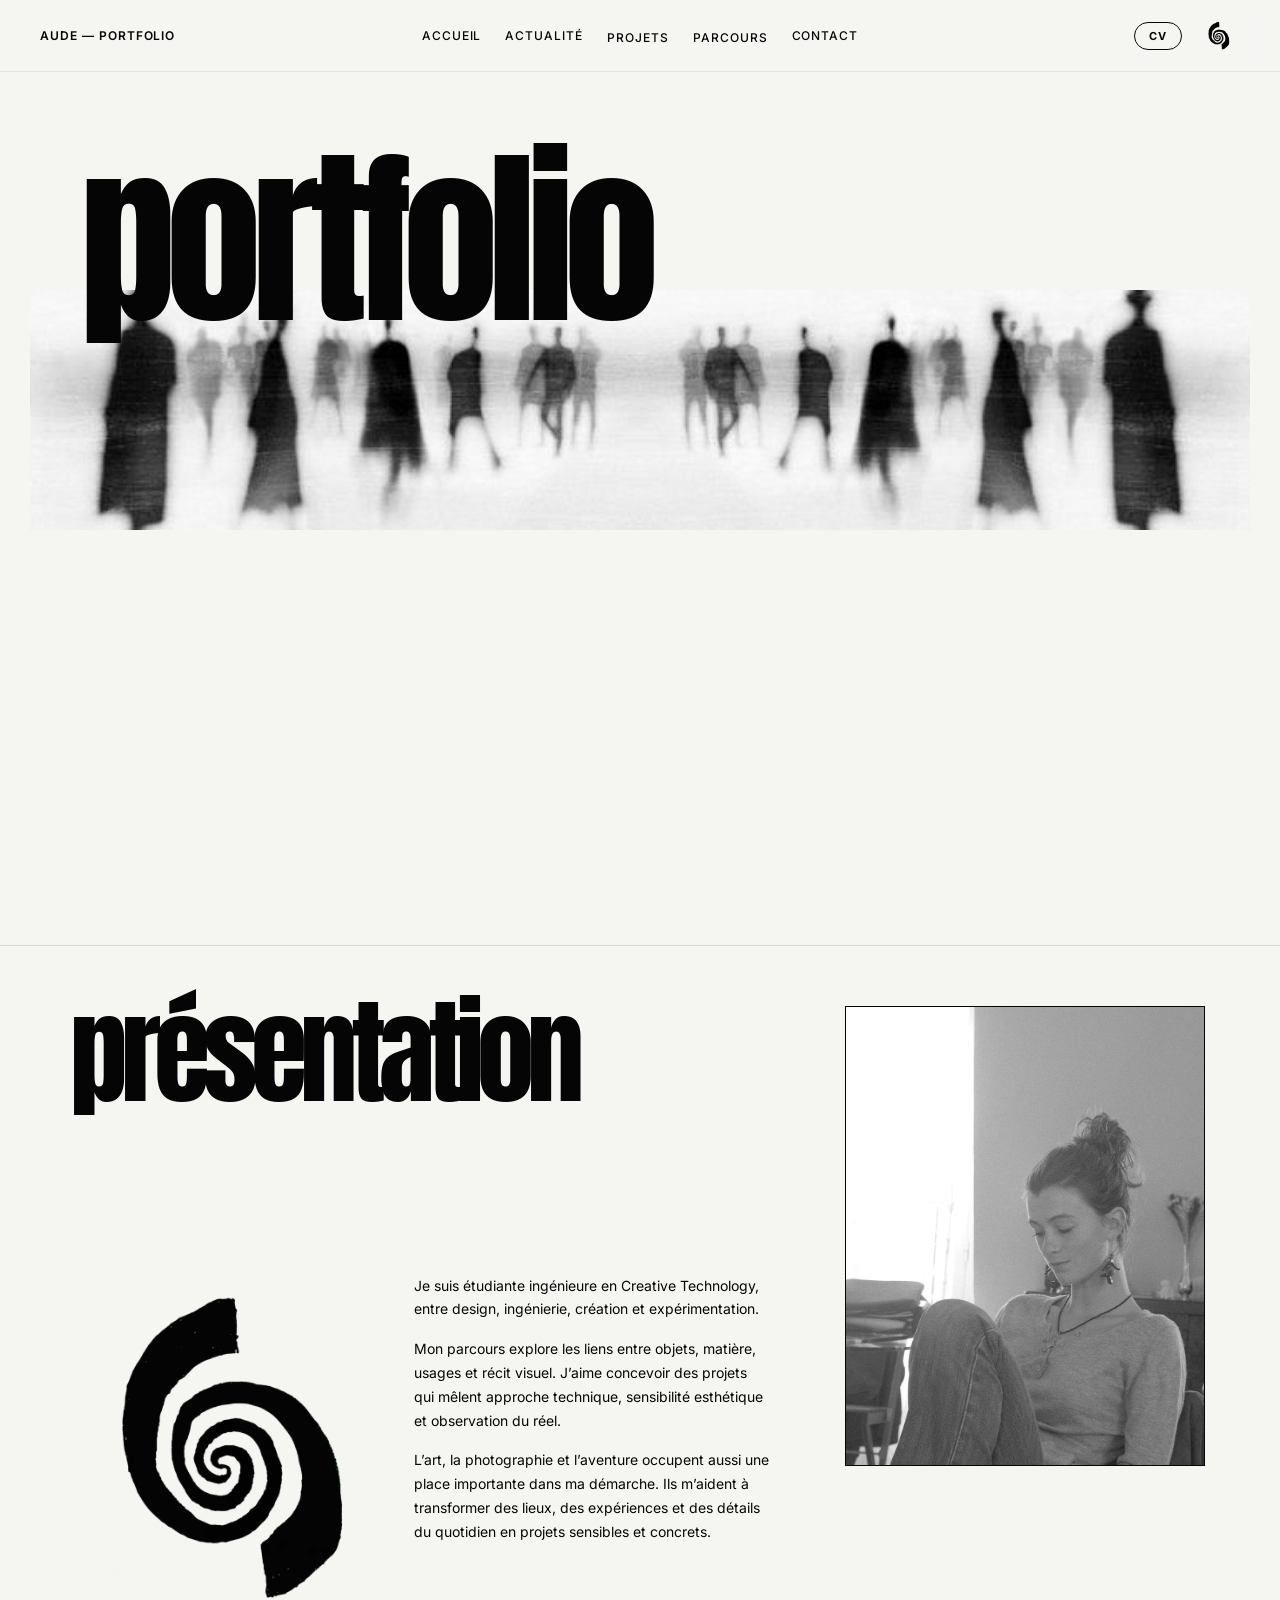
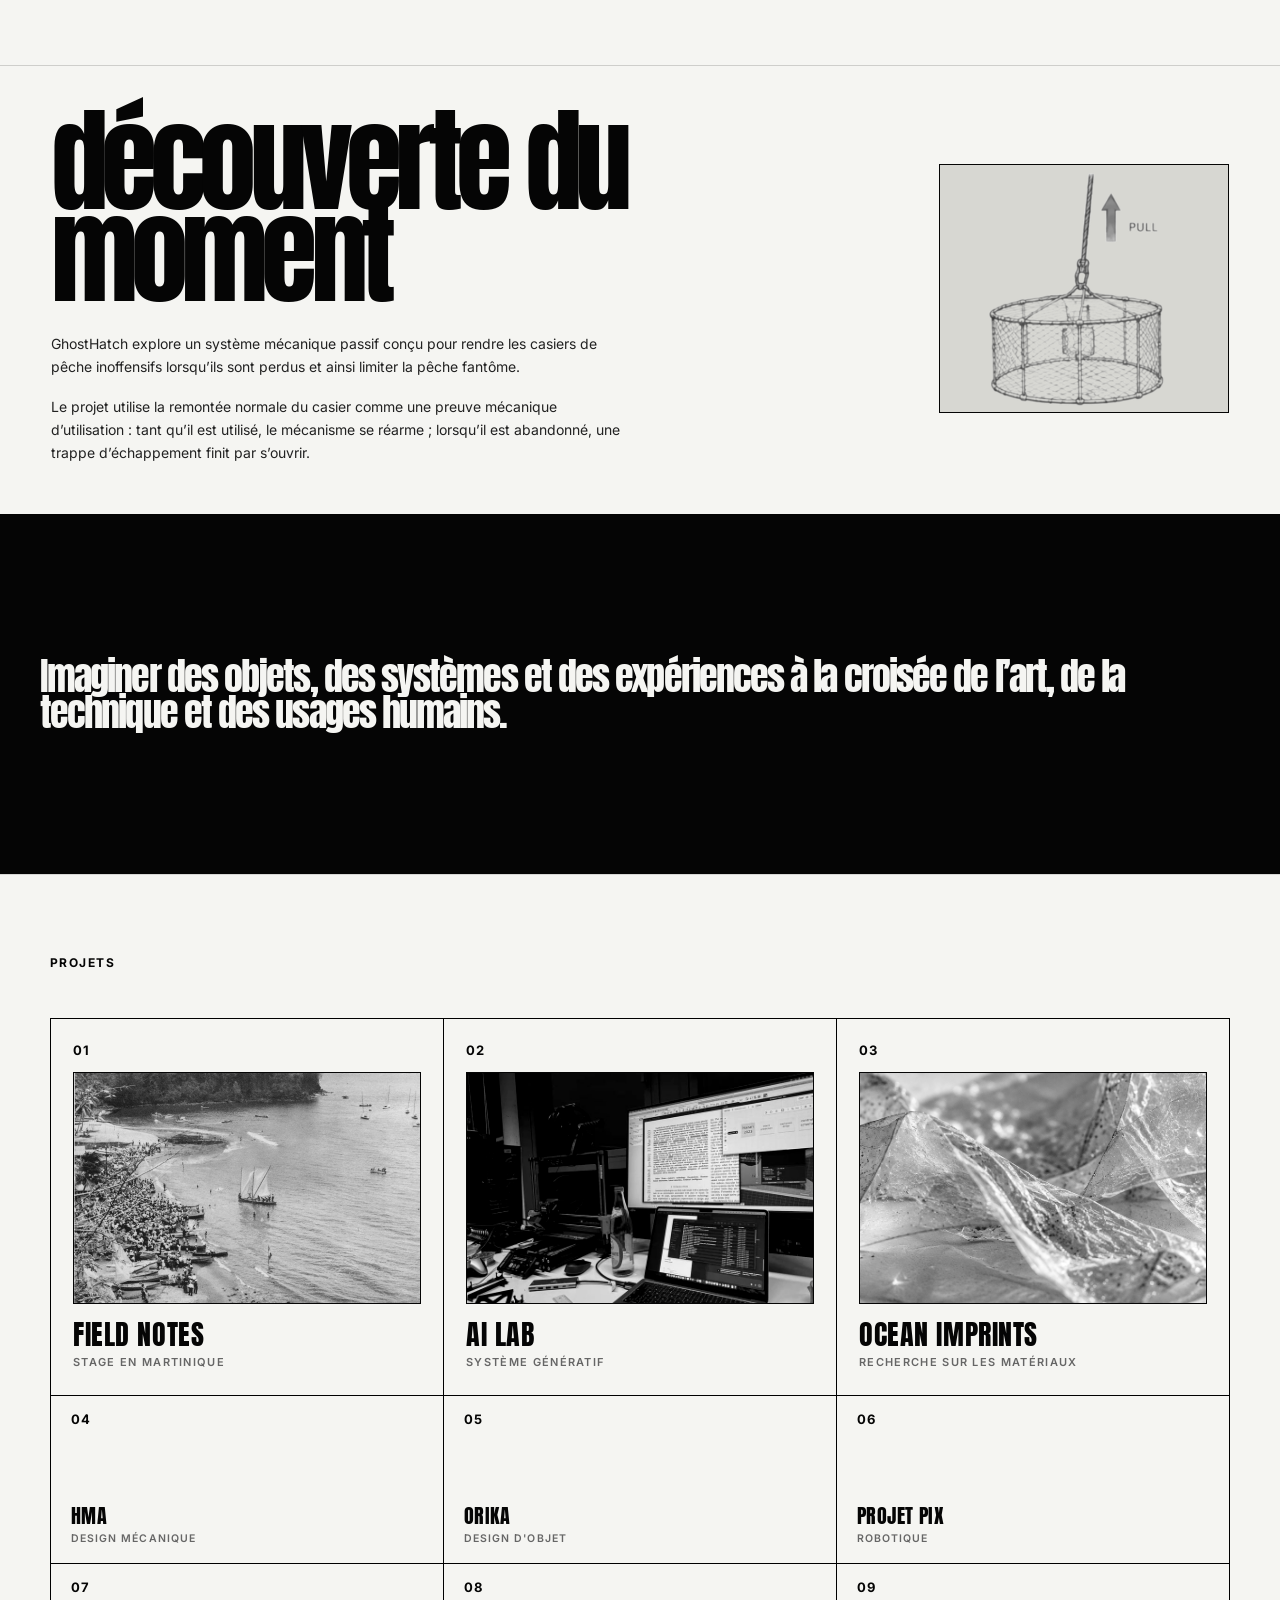
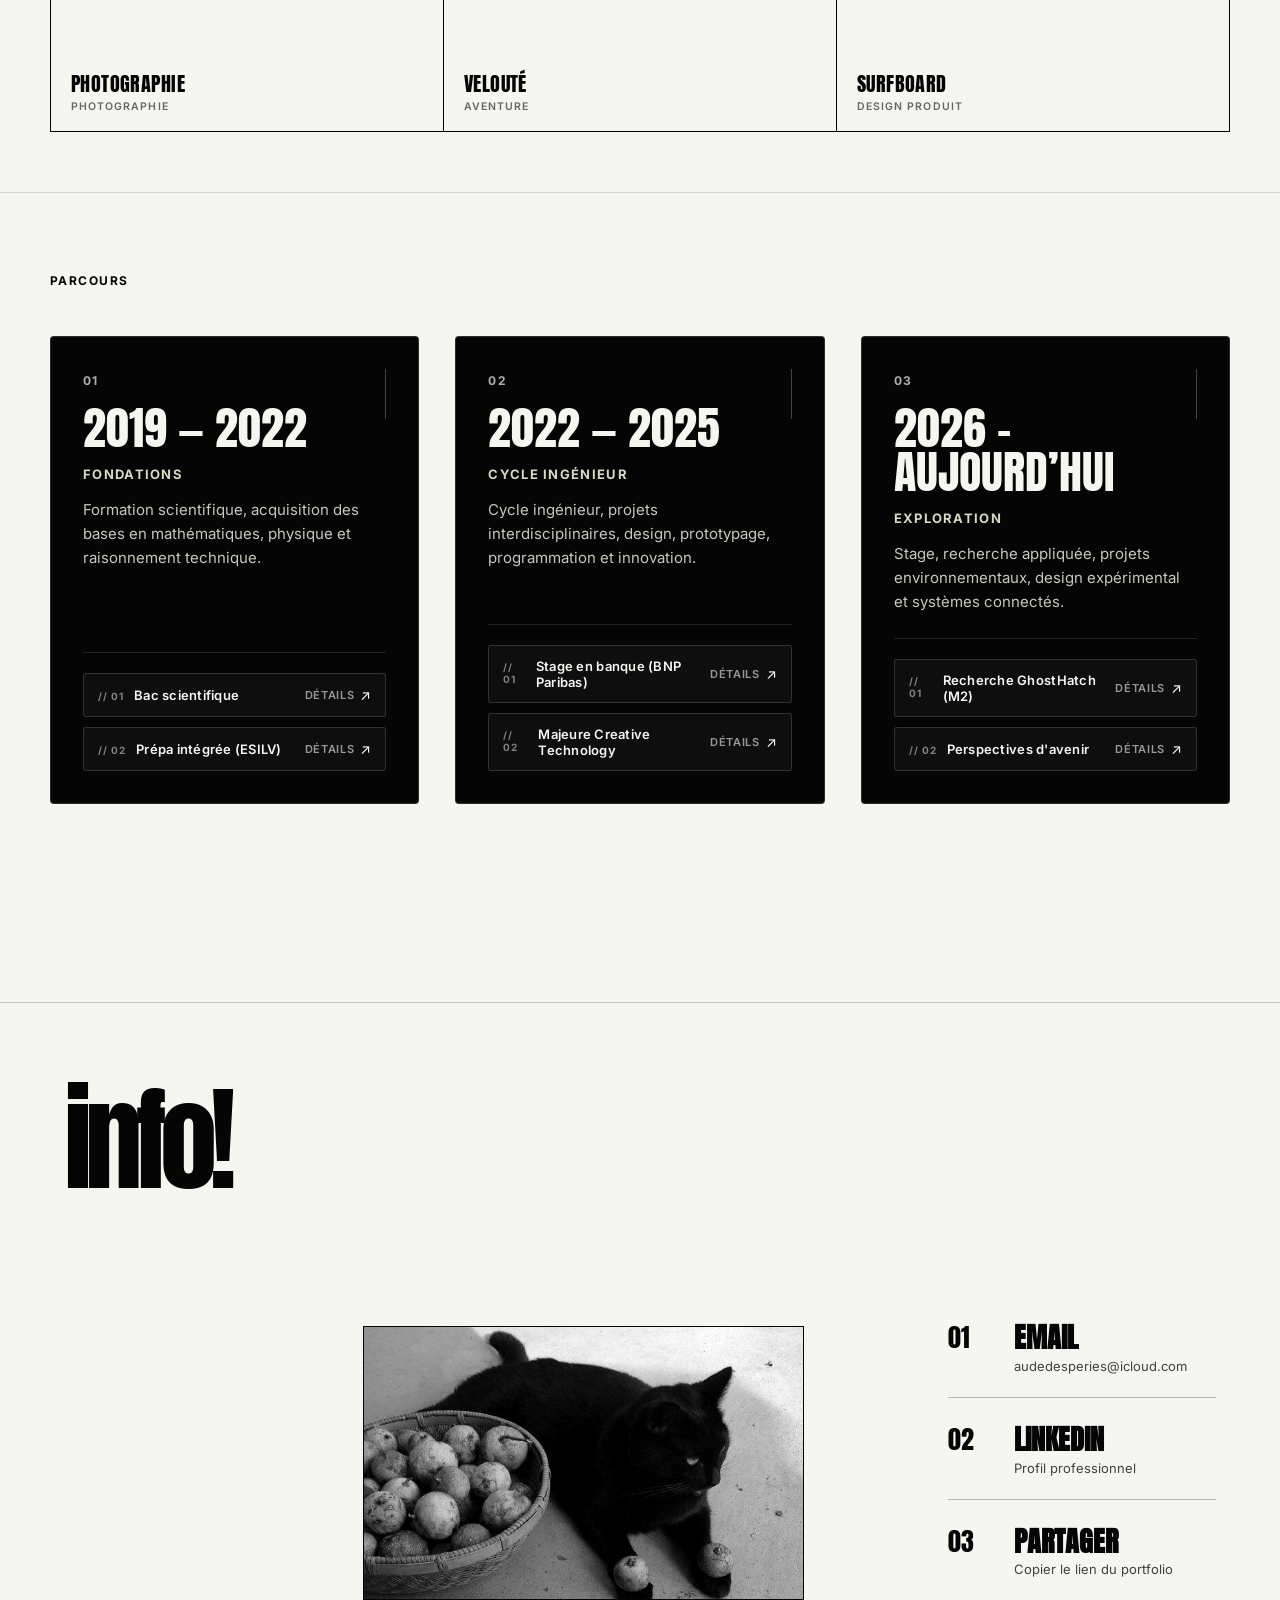
==== commit 750dda4f: "Mise a jour complete du portfolio : nouveau projet AI Lab, mode sombre, bouton partage, optimisation" ====
--- a/index.html
+++ b/index.html
@@ -4,9 +4,7 @@
 <head>
     <meta charset="UTF-8" />
 
-    <div class="header-left">Aude — Portfolio</div>
-
-    <meta name="viewport" content="width=device-width, initial-scale=1.0" />
+    <meta name="viewport" content="width=device-width, initial-scale=1.0, viewport-fit=cover" />
 
     <title>Portfolio — Aude</title>
 
@@ -19,10 +17,27 @@
     <link href="https://fonts.googleapis.com/css2?family=Anton&family=Inter:wght@300;400;500;600&display=swap"
         rel="stylesheet">
 
-    <link rel="stylesheet" href="style.css" />
+    <meta name="color-scheme" content="light dark" />
+    <link rel="preload" as="image" href="assets/images/hero1.jpg" />
+    <script>
+        (function() {
+            try {
+                var t = localStorage.getItem("portfolioTheme");
+                if (t === "dark") {
+                    document.documentElement.setAttribute("data-theme", "dark");
+                    document.documentElement.classList.add("theme-dark");
+                }
+            } catch(e) {}
+        })();
+    </script>
+    <link rel="stylesheet" href="style.css?v=28" />
 </head>
 
+
+
 <body>
+    <a href="#accueil" class="skip-link" data-i18n="a11y.skip">Passer au contenu principal</a>
+
 
     <!-- HEADER -->
     <header class="top-header">
@@ -35,18 +50,20 @@
                 Aude — Portfolio
             </button>
 
-            <div class="mobile-portfolio-menu" id="mobilePortfolioMenu">
+                        <div class="mobile-portfolio-menu" id="mobilePortfolioMenu">
                 <a href="#accueil" class="mobile-menu-home">Portfolio / Accueil</a>
-
-                <span>Projets</span>
-                <a href="pages/ocean-imprints.html">Ocean Imprints</a>
-                <a href="pages/hma.html">How to Make Almost Anything</a>
-                <a href="pages/projet-pix.html">Projet Pix</a>
-                <a href="pages/veloute.html">Velouté</a>
-                <a href="pages/mission-martinique.html">Martinique</a>
-                <a href="pages/photographie.html">Photographie</a>
-                <a href="pages/surfboard.html">Surfboard</a>
-                <a href="pages/orika-design.html">Orika</a>
+                <a href="assets/CV_Aude_Desperies.pdf" target="_blank" rel="noopener noreferrer" class="mobile-menu-cv" data-i18n="nav.cv.full">Mon CV (PDF)</a>
+
+                                <span>Projets</span>
+                <a href="pages/mission-martinique.html">01 — Field Notes</a>
+                <a href="pages/ai-lab.html">02 — AI Lab</a>
+                <a href="pages/ocean-imprints.html">03 — Ocean Imprints</a>
+                <a href="pages/hma.html">04 — How to Make Almost Anything</a>
+                <a href="pages/orika-design.html">05 — Orika</a>
+                <a href="pages/projet-pix.html">06 — Projet Pix</a>
+                <a href="pages/photographie.html">07 — Photographie</a>
+                <a href="pages/veloute.html">08 — Velouté</a>
+                <a href="pages/surfboard.html">09 — Surfboard</a>
 
                 <span>Navigation</span>
                 <a href="#parcours">Parcours</a>
@@ -56,8 +73,9 @@
         </div>
 
 
-        <nav class="main-nav">
+                <nav class="main-nav">
             <a href="#accueil" data-i18n="nav.home">Accueil</a>
+            <a href="#apropos" data-i18n="nav.news">Actualité</a>
 
             <div class="nav-item project-menu">
                 <a href="#projets" data-i18n="nav.projects">Projets</a>
@@ -65,25 +83,26 @@
                 <div class="mega-menu">
                     <div class="mega-column">
                         <h3 data-i18n="menu.school">École</h3>
+                        <a href="pages/ai-lab.html">AI Lab</a>
                         <a href="pages/ocean-imprints.html">Ocean Imprints</a>
                         <a href="pages/hma.html">How to Make Almost Anything</a>
-                        <a href="pages/projet-pix.html">Projet Pix</a>
-                    </div>
-
-                    <div class="mega-column">
-                        <h3 data-i18n="menu.adventure">Aventure</h3>
-                        <a href="pages/veloute.html">Velouté</a>
-                        <a href="pages/mission-martinique.html">Martinique</a>
                     </div>
 
                     <div class="mega-column">
                         <h3 data-i18n="menu.creation">Création</h3>
+                        <a href="pages/orika-design.html">Orika</a>
+                        <a href="pages/surfboard.html">Surfboard</a>
+                        <a href="pages/projet-pix.html">Projet Pix</a>
+                    </div>
+
+                    <div class="mega-column">
+                        <h3 data-i18n="menu.exploration">Exploration</h3>
+                        <a href="pages/mission-martinique.html">Field Notes</a>
+                        <a href="pages/veloute.html">Velouté</a>
                         <a href="pages/photographie.html">Photographie</a>
-                        <a href="pages/surfboard.html">Surfboard</a>
-                        <a href="pages/orika-design.html">Orika</a>
-                    </div>
-                </div>
-            </div>
+                    </div>
+                </div>
+                </div>
 
             <div class="nav-item project-menu">
                 <a href="#parcours" data-i18n="nav.path">Parcours</a>
@@ -104,19 +123,27 @@
                 </div>
             </div>
 
-            <a href="#apropos" data-i18n="nav.news">Actualité</a>
             <a href="#contact" data-i18n="nav.contact">Contact</a>
         </nav>
 
-        <div class="header-right">
+                <div class="header-right">
+            <a href="assets/CV_Aude_Desperies.pdf" class="cv-button" target="_blank" rel="noopener noreferrer" aria-label="Consulter mon CV">
+                <span data-i18n="nav.cv">CV</span>
+            </a>
+
             <div class="language-menu-container">
                 <button class="language-logo-button" type="button" aria-label="Changer la langue">
-                    <img src="assets/images/langue.png" alt="">
+                    <img src="assets/images/langue.png" data-light-src="assets/images/langue.png" data-dark-src="assets/images/langue1.jpeg" alt="" class="langue-toggle-img">
                 </button>
 
                 <div class="language-menu">
                     <button type="button" data-set-lang="fr">Français</button>
                     <button type="button" data-set-lang="en">English</button>
+                    <div class="theme-toggle-container">
+                        <button type="button" class="theme-toggle-btn" id="themeToggleBtn" aria-label="Basculer le mode jour/nuit" title="Mode jour / nuit">
+                            <img src="assets/images/jour-nuit.jpeg" alt="Mode jour / nuit" class="theme-toggle-img">
+                        </button>
+                    </div>
                 </div>
             </div>
         </div>
@@ -148,7 +175,7 @@
 
 
             <div class="about-small-image">
-                <img src="assets/images/langue.png" alt="Portrait secondaire de Aude">
+                <img src="assets/images/langue.png" data-light-src="assets/images/langue.png" data-dark-src="assets/images/langue1.jpeg" alt="Illustration langue" width="736" height="732" class="langue-toggle-img">
             </div>
             <div class="about-text-block">
                 <p data-i18n="about.text.1">
@@ -175,6 +202,30 @@
 
             
 
+        </section>
+
+        <!-- ACTUALITÉ -->
+        <section class="news-editorial-section" id="apropos">
+            <div class="news-title">
+                <h2 data-i18n="news.title">découverte du moment</h2>
+            </div>
+
+            <div class="news-text">
+                <p data-i18n="news.text.1">
+                    GhostHatch explore un système mécanique passif conçu pour rendre les casiers 
+                    de pêche inoffensifs lorsqu’ils sont perdus et ainsi limiter la pêche fantôme.
+                </p>
+
+                <p data-i18n="news.text.2">
+                    Le projet utilise la remontée normale du casier comme une preuve mécanique 
+                    d’utilisation : tant qu’il est utilisé, le mécanisme se réarme ; lorsqu’il est 
+                    abandonné, une trappe d’échappement finit par s’ouvrir.
+                </p>
+            </div>
+
+            <div class="news-feature-image">
+                <img src="assets/images/ghost.png" alt="Image d’actualité du portfolio">
+            </div>
         </section>
 
 
@@ -186,125 +237,296 @@
             </h2>
         </section>
 
-        <!-- BOUTONS PROJETS -->
+                                <!-- BOUTONS PROJETS -->
         <section class="content-section" id="projets">
-            <p class="section-label" data-i18n="projects.label"> Projets</p>
+            <p class="section-label" data-i18n="projects.label">Projets</p>
 
             <div class="project-grid">
-                <a href="pages/ocean-imprints.html" class="project-card">
-                    <span>01</span>
-                    <h3>Ocean Imprints</h3>
-                    <p data-i18n="category.school">École</p>
-                </a>
-
-                <a href="pages/photographie.html" class="project-card">
-                    <span>02</span>
-                    <h3>Photographie</h3>
-                    <p data-i18n="category.creation">Creation</p>
-                </a>
-
-                <a href="pages/veloute.html" class="project-card">
-                    <span>03</span>
-                    <h3>VeloutÉ</h3>
-                    <p data-i18n="category.adventure">Aventure</p>
-                </a>
-
-                <a href="pages/hma.html" class="project-card">
-                    <span>04</span>
-                    <h3>HMA</h3>
-                    <p data-i18n="category.school">École</p>
-                </a>
-
-                <a href="pages/mission-martinique.html" class="project-card">
-                    <span>05</span>
-                    <h3>Martinique</h3>
-                    <p data-i18n="category.adventure">Aventure</p>
-                </a>
-
-                <a href="pages/surfboard.html" class="project-card">
-                    <span>06</span>
-                    <h3>SurfBoard</h3>
-                    <p data-i18n="category.creation">Creation</p>
-                </a>
-
-                <a href="pages/projet-pix.html" class="project-card">
-                    <span>07</span>
-                    <h3>Projet Pix</h3>
-                    <p data-i18n="category.school">École</p>
-                </a>
-
-                <a href="pages/orika-design.html" class="project-card">
-                    <span>08</span>
-                    <h3>Orika</h3>
-                    <p data-i18n="category.creation">Creation</p>
+                <!-- 01 : Martinique (Ligne 1 - Photo directement visible) -->
+                <a href="pages/mission-martinique.html" class="project-card project-card--featured">
+                    <div class="project-card-header">
+                        <span class="project-card-number">01</span>
+                        <span class="project-card-arrow" aria-hidden="true">↗</span>
+                    </div>
+                    <div class="project-card-media">
+                        <img src="assets/images/martinique_home.jpg" alt="Aperçu Field Notes" loading="lazy">
+                    </div>
+                    <div class="project-card-meta">
+                        <h3 class="project-card-title">Field Notes</h3>
+                        <p class="project-card-sub" data-i18n="project.1.meta">Stage en Martinique</p>
+                    </div>
+                </a>
+
+                <!-- 02 : AI Lab (Ligne 1 - Photo directement visible) -->
+                <a href="pages/ai-lab.html" class="project-card project-card--featured">
+                    <div class="project-card-header">
+                        <span class="project-card-number">02</span>
+                        <span class="project-card-arrow" aria-hidden="true">↗</span>
+                    </div>
+                    <div class="project-card-media">
+                        <img src="assets/images/ia_home.jpg" alt="Aperçu AI Lab" loading="lazy">
+                    </div>
+                    <div class="project-card-meta">
+                        <h3 class="project-card-title">AI Lab</h3>
+                        <p class="project-card-sub" data-i18n="project.2.meta">Système génératif</p>
+                    </div>
+                </a>
+
+                <!-- 03 : Ocean Imprints (Ligne 1 - Photo directement visible) -->
+                <a href="pages/ocean-imprints.html" class="project-card project-card--featured">
+                    <div class="project-card-header">
+                        <span class="project-card-number">03</span>
+                        <span class="project-card-arrow" aria-hidden="true">↗</span>
+                    </div>
+                    <div class="project-card-media">
+                        <img src="assets/images/ocean_imprints_home.png" alt="Aperçu Ocean Imprints" loading="lazy">
+                    </div>
+                    <div class="project-card-meta">
+                        <h3 class="project-card-title">Ocean Imprints</h3>
+                        <p class="project-card-sub" data-i18n="project.3.meta">Recherche sur les matériaux</p>
+                    </div>
+                </a>
+
+                <!-- 04 : HMA (Ligne 2 - 4 photos au survol) -->
+                <a href="pages/hma.html" class="project-card project-card--hover-reveal">
+                    <div class="project-card-hover-gallery" aria-hidden="true">
+                        <div class="project-card-hover-thumb"><img src="assets/images/hma-01.jpg" alt="" loading="lazy"></div>
+                        <div class="project-card-hover-thumb"><img src="assets/images/hma-02.png" alt="" loading="lazy"></div>
+                        <div class="project-card-hover-thumb"><img src="assets/images/hma-03.png" alt="" loading="lazy"></div>
+                        <div class="project-card-hover-thumb"><img src="assets/images/hma-04.jpeg" alt="" loading="lazy"></div>
+                    </div>
+                    <div class="project-card-inner">
+                        <div class="project-card-header">
+                            <span class="project-card-number">04</span>
+                            <span class="project-card-arrow" aria-hidden="true">↗</span>
+                        </div>
+                        <div class="project-card-meta">
+                            <h3 class="project-card-title">HMA</h3>
+                            <p class="project-card-sub" data-i18n="project.4.meta">Design mécanique</p>
+                        </div>
+                    </div>
+                </a>
+
+                <!-- 05 : Orika (Ligne 2 - 4 photos au survol) -->
+                <a href="pages/orika-design.html" class="project-card project-card--hover-reveal">
+                    <div class="project-card-hover-gallery" aria-hidden="true">
+                        <div class="project-card-hover-thumb"><img src="assets/images/orika-01.jpeg" alt="" loading="lazy"></div>
+                        <div class="project-card-hover-thumb"><img src="assets/images/hero.jpeg" alt="" loading="lazy"></div>
+                        <div class="project-card-hover-thumb"><img src="assets/images/orika-03.jpeg" alt="" loading="lazy"></div>
+                        <div class="project-card-hover-thumb"><img src="assets/images/orika-04.png" alt="" loading="lazy"></div>
+                    </div>
+                    <div class="project-card-inner">
+                        <div class="project-card-header">
+                            <span class="project-card-number">05</span>
+                            <span class="project-card-arrow" aria-hidden="true">↗</span>
+                        </div>
+                        <div class="project-card-meta">
+                            <h3 class="project-card-title">Orika</h3>
+                            <p class="project-card-sub" data-i18n="project.5.meta">Design d'objet</p>
+                        </div>
+                    </div>
+                </a>
+
+                <!-- 06 : Projet Pix (Ligne 2 - 4 photos au survol) -->
+                <a href="pages/projet-pix.html" class="project-card project-card--hover-reveal">
+                    <div class="project-card-hover-gallery" aria-hidden="true">
+                        <div class="project-card-hover-thumb"><img src="assets/images/pix-01.jpeg" alt="" loading="lazy"></div>
+                        <div class="project-card-hover-thumb"><img src="assets/images/pix-02.jpeg" alt="" loading="lazy"></div>
+                        <div class="project-card-hover-thumb"><img src="assets/images/pix-03.jpeg" alt="" loading="lazy"></div>
+                        <div class="project-card-hover-thumb"><img src="assets/images/pix-04.jpeg" alt="" loading="lazy"></div>
+                    </div>
+                    <div class="project-card-inner">
+                        <div class="project-card-header">
+                            <span class="project-card-number">06</span>
+                            <span class="project-card-arrow" aria-hidden="true">↗</span>
+                        </div>
+                        <div class="project-card-meta">
+                            <h3 class="project-card-title">Projet Pix</h3>
+                            <p class="project-card-sub" data-i18n="project.6.meta">Robotique</p>
+                        </div>
+                    </div>
+                </a>
+
+                <!-- 07 : Photographie (Ligne 3 - 4 photos au survol) -->
+                <a href="pages/photographie.html" class="project-card project-card--hover-reveal">
+                    <div class="project-card-hover-gallery" aria-hidden="true">
+                        <div class="project-card-hover-thumb"><img src="assets/images/photo-01.jpeg" alt="" loading="lazy"></div>
+                        <div class="project-card-hover-thumb"><img src="assets/images/photo-02.jpeg" alt="" loading="lazy"></div>
+                        <div class="project-card-hover-thumb"><img src="assets/images/photo-03.jpeg" alt="" loading="lazy"></div>
+                        <div class="project-card-hover-thumb"><img src="assets/images/photo-04.jpeg" alt="" loading="lazy"></div>
+                    </div>
+                    <div class="project-card-inner">
+                        <div class="project-card-header">
+                            <span class="project-card-number">07</span>
+                            <span class="project-card-arrow" aria-hidden="true">↗</span>
+                        </div>
+                        <div class="project-card-meta">
+                            <h3 class="project-card-title">Photographie</h3>
+                            <p class="project-card-sub" data-i18n="project.7.meta">Photographie</p>
+                        </div>
+                    </div>
+                </a>
+
+                <!-- 08 : Velouté (Ligne 3 - 4 photos au survol) -->
+                <a href="pages/veloute.html" class="project-card project-card--hover-reveal">
+                    <div class="project-card-hover-gallery" aria-hidden="true">
+                        <div class="project-card-hover-thumb"><img src="assets/images/velo-01.jpeg" alt="" loading="lazy"></div>
+                        <div class="project-card-hover-thumb"><img src="assets/images/velo-02.jpeg" alt="" loading="lazy"></div>
+                        <div class="project-card-hover-thumb"><img src="assets/images/velo-03.jpeg" alt="" loading="lazy"></div>
+                        <div class="project-card-hover-thumb"><img src="assets/images/velo-04.png" alt="" loading="lazy"></div>
+                    </div>
+                    <div class="project-card-inner">
+                        <div class="project-card-header">
+                            <span class="project-card-number">08</span>
+                            <span class="project-card-arrow" aria-hidden="true">↗</span>
+                        </div>
+                        <div class="project-card-meta">
+                            <h3 class="project-card-title">Velouté</h3>
+                            <p class="project-card-sub" data-i18n="project.8.meta">Aventure</p>
+                        </div>
+                    </div>
+                </a>
+
+                <!-- 09 : Surfboard (Ligne 3 - 4 photos au survol) -->
+                <a href="pages/surfboard.html" class="project-card project-card--hover-reveal">
+                    <div class="project-card-hover-gallery" aria-hidden="true">
+                        <div class="project-card-hover-thumb"><img src="assets/images/surf-01.jpg" alt="" loading="lazy"></div>
+                        <div class="project-card-hover-thumb"><img src="assets/images/surf-02.jpeg" alt="" loading="lazy"></div>
+                        <div class="project-card-hover-thumb"><img src="assets/images/surf-03.jpeg" alt="" loading="lazy"></div>
+                        <div class="project-card-hover-thumb"><img src="assets/images/surf-04.jpeg" alt="" loading="lazy"></div>
+                    </div>
+                    <div class="project-card-inner">
+                        <div class="project-card-header">
+                            <span class="project-card-number">09</span>
+                            <span class="project-card-arrow" aria-hidden="true">↗</span>
+                        </div>
+                        <div class="project-card-meta">
+                            <h3 class="project-card-title">Surfboard</h3>
+                            <p class="project-card-sub" data-i18n="project.9.meta">Design produit</p>
+                        </div>
+                    </div>
                 </a>
             </div>
         </section>
 
-        <!-- PARCOURS -->
+                                <!-- PARCOURS -->
         <section class="content-section" id="parcours">
             <p class="section-label" data-i18n="path.label">Parcours</p>
             <div class="timeline-grid">
+                <!-- 01 : 2019 — 2022 -->
                 <div class="timeline-card">
-                    <span class="timeline-number">01</span>
-                    <h3>2019 — 2022</h3>
-                    <h4 data-i18n="path.1.subtitle">Fondations</h4>
-                    <p data-i18n="path.1.text">
-                        Formation scientifique, acquisition des bases en mathématiques,
-                        physique et raisonnement technique.
-                    </p>
-                </div>
-
+                    <div class="timeline-card-main">
+                        <span class="timeline-number">01</span>
+                        <h3>2019 — 2022</h3>
+                        <h4 data-i18n="path.1.subtitle">Fondations</h4>
+                        <p data-i18n="path.1.text">
+                            Formation scientifique, acquisition des bases en mathématiques,
+                            physique et raisonnement technique.
+                        </p>
+                    </div>
+
+                    <div class="timeline-subitems">
+                        <button type="button" class="timeline-subitem-btn" data-modal-key="bac" aria-haspopup="dialog">
+                            <span class="timeline-subitem-label">
+                                <span class="timeline-subitem-index">// 01</span>
+                                <span class="timeline-subitem-title" data-i18n="path.1.sub.1.title">Bac scientifique</span>
+                            </span>
+                            <span class="timeline-subitem-action">
+                                <span class="timeline-subitem-hint" data-i18n="path.modal.open">Détails</span>
+                                <span class="timeline-subitem-arrow" aria-hidden="true">↗</span>
+                            </span>
+                        </button>
+
+                        <button type="button" class="timeline-subitem-btn" data-modal-key="prepa" aria-haspopup="dialog">
+                            <span class="timeline-subitem-label">
+                                <span class="timeline-subitem-index">// 02</span>
+                                <span class="timeline-subitem-title" data-i18n="path.1.sub.2.title">Prépa intégrée (ESILV)</span>
+                            </span>
+                            <span class="timeline-subitem-action">
+                                <span class="timeline-subitem-hint" data-i18n="path.modal.open">Détails</span>
+                                <span class="timeline-subitem-arrow" aria-hidden="true">↗</span>
+                            </span>
+                        </button>
+                    </div>
+                </div>
+
+                <!-- 02 : 2022 — 2025 -->
                 <div class="timeline-card">
-                    <span class="timeline-number">02</span>
-                    <h3>2022 — 2025</h3>
-                    <h4 data-i18n="path.2.subtitle">Cycle ingénieur</h4>
-                    <p data-i18n="path.2.text">
-                        Cycle ingénieur, projets interdisciplinaires, design, prototypage,
-                        programmation et innovation.
-                    </p>
-                </div>
-
+                    <div class="timeline-card-main">
+                        <span class="timeline-number">02</span>
+                        <h3>2022 — 2025</h3>
+                        <h4 data-i18n="path.2.subtitle">Cycle ingénieur</h4>
+                        <p data-i18n="path.2.text">
+                            Cycle ingénieur, immersion bancaire, prototypage, design interactif
+                            et innovation technologique.
+                        </p>
+                    </div>
+
+                    <div class="timeline-subitems">
+                        <button type="button" class="timeline-subitem-btn" data-modal-key="bnp" aria-haspopup="dialog">
+                            <span class="timeline-subitem-label">
+                                <span class="timeline-subitem-index">// 01</span>
+                                <span class="timeline-subitem-title" data-i18n="path.2.sub.bnp.title">Stage en banque (BNP Paribas)</span>
+                            </span>
+                            <span class="timeline-subitem-action">
+                                <span class="timeline-subitem-hint" data-i18n="path.modal.open">Détails</span>
+                                <span class="timeline-subitem-arrow" aria-hidden="true">↗</span>
+                            </span>
+                        </button>
+
+                        <button type="button" class="timeline-subitem-btn" data-modal-key="ct" aria-haspopup="dialog">
+                            <span class="timeline-subitem-label">
+                                <span class="timeline-subitem-index">// 02</span>
+                                <span class="timeline-subitem-title" data-i18n="path.2.sub.ct.title">Majeure Creative Technology</span>
+                            </span>
+                            <span class="timeline-subitem-action">
+                                <span class="timeline-subitem-hint" data-i18n="path.modal.open">Détails</span>
+                                <span class="timeline-subitem-arrow" aria-hidden="true">↗</span>
+                            </span>
+                        </button>
+                    </div>
+                </div>
+
+                <!-- 03 : 2026 - Aujourd'hui -->
                 <div class="timeline-card">
-                    <span class="timeline-number">03</span>
-                    <h3 data-i18n="path.3.title">2026 - Aujourd'hui</h3>
-                    <h4 data-i18n="path.3.subtitle">Exploration</h4>
-                    <p data-i18n="path.3.text">
-                        Stage, recherche appliquée, projets environnementaux,
-                        design expérimental et systèmes connectés.
-                    </p>
+                    <div class="timeline-card-main">
+                        <span class="timeline-number">03</span>
+                        <h3 data-i18n="path.3.title">2026 - Aujourd'hui</h3>
+                        <h4 data-i18n="path.3.subtitle">Exploration</h4>
+                        <p data-i18n="path.3.text">
+                            Stage, recherche appliquée, projets environnementaux,
+                            design expérimental et systèmes connectés.
+                        </p>
+                    </div>
+
+                    <div class="timeline-subitems">
+                        <button type="button" class="timeline-subitem-btn" data-modal-key="ghost" aria-haspopup="dialog">
+                            <span class="timeline-subitem-label">
+                                <span class="timeline-subitem-index">// 01</span>
+                                <span class="timeline-subitem-title" data-i18n="path.3.sub.1.title">Recherche GhostHatch (M2)</span>
+                            </span>
+                            <span class="timeline-subitem-action">
+                                <span class="timeline-subitem-hint" data-i18n="path.modal.open">Détails</span>
+                                <span class="timeline-subitem-arrow" aria-hidden="true">↗</span>
+                            </span>
+                        </button>
+
+                        <button type="button" class="timeline-subitem-btn" data-modal-key="avenir" aria-haspopup="dialog">
+                            <span class="timeline-subitem-label">
+                                <span class="timeline-subitem-index">// 02</span>
+                                <span class="timeline-subitem-title" data-i18n="path.3.sub.3.title">Perspectives d'avenir</span>
+                            </span>
+                            <span class="timeline-subitem-action">
+                                <span class="timeline-subitem-hint" data-i18n="path.modal.open">Détails</span>
+                                <span class="timeline-subitem-arrow" aria-hidden="true">↗</span>
+                            </span>
+                        </button>
+                    </div>
                 </div>
             </div>
         </section>
 
-        <!-- ACTUALITÉ -->
-        <section class="news-editorial-section" id="apropos">
-            <div class="news-title">
-                <h2 data-i18n="news.title">découverte du moment</h2>
-            </div>
-
-            <div class="news-intro">
-                <h3 data-i18n="news.subtitle">ce que j’explore en Master 2</h3>
-                <div class="news-horizontal-arrow"></div>
-            </div>
-
-            <div class="news-text">
-                <p data-i18n="news.text.1">
-                    GhostHatch explore un système mécanique passif conçu pour rendre les casiers 
-                    de pêche inoffensifs lorsqu’ils sont perdus et ainsi limiter la pêche fantôme.
-                </p>
-
-                <p data-i18n="news.text.2">
-                    Le projet utilise la remontée normale du casier comme une preuve mécanique 
-                    d’utilisation : tant qu’il est utilisé, le mécanisme se réarme ; lorsqu’il est 
-                    abandonné, une trappe d’échappement finit par s’ouvrir.
-                </p>
-            </div>
-
-            <div class="news-feature-image">
-                <img src="assets/images/ghost.png" alt="Image d’actualité du portfolio">
-            </div>
-        </section>
+        
 
 
 
@@ -312,7 +534,6 @@
 
         <!-- CONTACT -->
         <section class="contact-info-section" id="contact">
-            <p class="section-label" data-i18n="contact.label">Contact</p>
             <div class="contact-info-title">
                 <h2 data-i18n="contact.title">Info!</h2>
             </div>
@@ -338,21 +559,46 @@
                         <p data-i18n="contact.linkedin.text">Profil professionnel</p>
                     </div>
                 </a>
-                <a href="https://www.instagram.com/audetrikay/" class="contact-info-row" target="_blank"
-                    rel="noopener noreferrer">
+                <button type="button" class="contact-info-row contact-share-btn" id="sharePortfolioBtn"
+                    aria-label="Partager le portfolio">
                     <span class="contact-index">03</span>
                     <div>
-                        <h3>Instagram</h3>
-                        <p data-i18n="contact.instagram.text">Création & projets</p>
-                    </div>
-                </a>
+                        <h3 data-i18n="contact.share.title">Partager</h3>
+                        <p id="shareStatusText" data-i18n="contact.share.text">Copier le lien du portfolio</p>
+                    </div>
+                </button>
             </div>
         </section>
 
+        <!-- MODAL PARCOURS (Petite fenêtre de détails éditoriale) -->
+        <div id="timelineModal" class="timeline-modal" role="dialog" aria-modal="true" aria-hidden="true">
+            <div class="timeline-modal-backdrop" data-close-modal></div>
+            <div class="timeline-modal-dialog">
+                <div class="timeline-modal-header">
+                    <div class="timeline-modal-meta">
+                        <span class="timeline-modal-period" id="modalPeriod"></span>
+                        <span class="timeline-modal-tag" id="modalTag"></span>
+                    </div>
+                    <button type="button" class="timeline-modal-close" data-close-modal aria-label="Fermer la fenêtre">
+                        <span aria-hidden="true">✕</span>
+                    </button>
+                </div>
+                <div class="timeline-modal-body">
+                    <h3 class="timeline-modal-title" id="modalTitle"></h3>
+                    <p class="timeline-modal-detail" id="modalDetail"></p>
+                    <div class="timeline-modal-tags" id="modalTags"></div>
+                </div>
+                <div class="timeline-modal-footer">
+                    <button type="button" class="timeline-modal-dismiss-btn" data-close-modal>
+                        <span data-i18n="path.modal.close">Fermer ✕</span>
+                    </button>
+                </div>
+            </div>
+        </div>
 
     </main>
 
-    <script src="script.js"></script>
+    <script src="script.js?v=20"></script>
 </body>
 
 </html>
--- a/style.css
+++ b/style.css
@@ -10,6 +10,8 @@
 
 html {
   scroll-behavior: smooth;
+  -webkit-text-size-adjust: 100%;
+  -webkit-tap-highlight-color: transparent;
 }
 
 body {
@@ -27,6 +29,51 @@
   color: inherit;
 }
 
+
+
+/* =========================================================
+   ACCESSIBILITÉ : SKIP LINK & FOCUS VISIBLE
+========================================================= */
+
+.skip-link {
+  position: fixed;
+  top: -120px;
+  left: 24px;
+  background: #050505;
+  color: #f5f5f2;
+  padding: 12px 22px;
+  font-size: 12px;
+  font-weight: 700;
+  text-transform: uppercase;
+  letter-spacing: 0.1em;
+  z-index: 99999;
+  border-radius: 999px;
+  text-decoration: none;
+  transition: top 0.25s ease;
+  box-shadow: 0 4px 20px rgba(0, 0, 0, 0.3);
+}
+
+.skip-link:focus {
+  top: 20px;
+  outline: 2px solid #050505;
+  outline-offset: 3px;
+}
+
+:focus-visible {
+  outline: 2px solid #050505;
+  outline-offset: 3px;
+}
+
+.timeline-card :focus-visible,
+.mega-menu :focus-visible,
+.mobile-portfolio-menu :focus-visible {
+  outline-color: #f5f5f2;
+}
+
+/* Touch targets WCAG conformes */
+.timeline-subitem-btn {
+  min-height: 44px;
+}
 
 /* =========================================================
    HEADER / NAVIGATION
@@ -85,6 +132,17 @@
   opacity: 0.45;
 }
 
+
+
+/* Affichage zone titre mobile / desktop */
+.desktop-portfolio-text {
+  display: inline;
+}
+
+.mobile-portfolio-button,
+.mobile-portfolio-menu {
+  display: none;
+}
 
 /* =========================================================
    MENUS DÉROULANTS
@@ -166,6 +224,33 @@
   display: flex;
   justify-content: flex-end;
   align-items: center;
+  gap: 16px;
+}
+
+/* Bouton CV */
+.cv-button {
+  display: inline-flex;
+  align-items: center;
+  justify-content: center;
+  padding: 6px 14px;
+  border: 1.5px solid #050505;
+  border-radius: 999px;
+  background: transparent;
+  color: #050505;
+  text-decoration: none;
+  font-family: "Inter", sans-serif;
+  font-size: 11px;
+  font-weight: 700;
+  letter-spacing: 0.1em;
+  text-transform: uppercase;
+  transition: all 0.25s ease;
+}
+
+.cv-button:hover,
+.cv-button:focus-visible {
+  background: #050505;
+  color: #f5f5f2;
+  transform: translateY(-1px);
 }
 
 /* Conteneur du logo + menu */
@@ -234,7 +319,8 @@
 }
 
 .language-menu-container:hover .language-menu,
-.language-menu-container:focus-within .language-menu {
+.language-menu-container:focus-within .language-menu,
+.language-menu-container.is-active .language-menu {
   opacity: 1;
   pointer-events: auto;
   transform: translateY(0);
@@ -299,6 +385,8 @@
   background: #b8b8b3;
   overflow: hidden;
   z-index: 1;
+  border: none;
+  box-sizing: border-box;
 }
 
 .hero-photo-placeholder {
@@ -308,6 +396,12 @@
   background-size: cover;
   background-position: center;
   background-repeat: no-repeat;
+  transition: background-image 0.25s ease;
+}
+
+[data-theme="dark"] .hero-photo-placeholder,
+.theme-dark .hero-photo-placeholder {
+  background-image: url("assets/images/hero1.jpg");
 }
 
 
@@ -377,14 +471,23 @@
 
 .about-small-image {
   grid-area: small;
-  width: min(280px, 100%);
-  aspect-ratio: 1 / 1;
+  width: min(340px, 100%);
+  max-width: 340px;
+  aspect-ratio: 736 / 732;
   align-self: end;
-  overflow: hidden;
+  overflow: visible;
   transform: translate(25px, -10px);
 }
 
-.about-small-image img,
+.about-small-image img {
+  width: 100%;
+  height: 100%;
+  aspect-ratio: 736 / 732;
+  object-fit: contain;
+  object-position: center;
+  display: block;
+}
+
 .about-large-image img {
   width: 100%;
   height: 100%;
@@ -423,6 +526,8 @@
   align-self: start;
   overflow: hidden;
   transform: translateX(-25px);
+  border: 1px solid #050505;
+  box-sizing: border-box;
 }
 
 
@@ -441,10 +546,7 @@
   justify-content: center;
 }
 
-.phrase-inner {
-  max-width: 200px;
-  margin: 0 auto;
-}
+
 
 .phrase-section h2 {
   font-family: "Anton", sans-serif;
@@ -457,51 +559,350 @@
 
 /* =========================================================
    PROJETS
+   - Ligne 1 (01, 02, 03) : Photos directement visibles
+   - Lignes 2 & 3 (04 à 09) : Photos qui apparaissent au survol (desktop)
 ========================================================= */
 
 .project-grid {
   display: grid;
-  grid-template-columns: repeat(4, 1fr);
-  gap: 1px;
-  background: #000000;
+  grid-template-columns: repeat(3, 1fr);
+  gap: 0;
+  background: transparent;
+  border-top: 1px solid #000000;
+  border-left: 1px solid #000000;
+  border-right: none;
+  border-bottom: none;
 }
 
 .project-card {
-  min-height: 190px;
-  padding: 24px;
+  position: relative;
   background: #f5f5f2;
   color: #050505;
   text-decoration: none;
   display: flex;
   flex-direction: column;
+  padding: 24px 22px 26px;
+  cursor: pointer;
+  overflow: hidden;
+  border-right: 1px solid #000000;
+  border-bottom: 1px solid #000000;
+  border-top: none;
+  border-left: none;
+  transition: background 0.35s ease, color 0.35s ease;
+}
+
+.project-card-header {
+  display: flex;
   justify-content: space-between;
-  transition: 0.25s ease;
-}
-
-.project-card:hover {
-  background: #050505;
-  color: #f5f5f2;
-}
-
-.project-card span {
-  font-size: 12px;
+  align-items: center;
+  margin-bottom: 14px;
+  width: 100%;
+}
+
+.project-card-number {
+  font-family: "Inter", -apple-system, BlinkMacSystemFont, "Segoe UI", sans-serif;
+  font-size: 13px;
   font-weight: 700;
-}
-
-.project-card h3 {
+  letter-spacing: 0.08em;
+  color: #050505;
+  line-height: 1;
+  transition: color 0.35s ease;
+}
+
+.project-card-arrow {
+  font-family: "Inter", -apple-system, BlinkMacSystemFont, "Segoe UI", sans-serif;
+  font-size: 15px;
+  font-weight: 500;
+  color: #050505;
+  line-height: 1;
+  opacity: 0;
+  transform: translate(-3px, 3px);
+  transition: opacity 0.4s ease, transform 0.4s ease, color 0.35s ease;
+}
+
+/* --- LIGNE 1 (01, 02, 03) : Photos directement visibles au format paysage 3:2 --- */
+.project-card-media {
+  width: 100%;
+  aspect-ratio: 3 / 2;
+  overflow: hidden;
+  background: #e5e5e0;
+  position: relative;
+  border: 1px solid #050505;
+  box-sizing: border-box;
+}
+
+.project-card-media img {
+  width: 100%;
+  height: 100%;
+  object-fit: cover;
+  object-position: center;
+  display: block;
+  filter: grayscale(100%) contrast(1.08);
+  transform: scale(1);
+  transition: filter 0.4s ease, transform 0.4s ease;
+}
+
+
+
+
+.project-card:hover .project-card-media img,
+.project-card:focus-visible .project-card-media img {
+  filter: grayscale(0%) contrast(1.02);
+  transform: scale(1.04);
+}
+
+.project-card:hover .project-card-arrow,
+.project-card:focus-visible .project-card-arrow {
+  opacity: 1;
+  transform: translate(0, 0);
+}
+
+/* Zone métadonnées sous l'image */
+.project-card-meta {
+  display: flex;
+  flex-direction: column;
+  gap: 6px;
+  margin-top: 16px;
+}
+
+.project-card-title {
   font-family: "Anton", sans-serif;
-  font-size: 30px;
+  font-size: clamp(25px, 2.2vw, 34px);
   font-weight: 400;
-  line-height: 1;
+  line-height: 1.05;
   text-transform: uppercase;
-}
-
-.project-card p {
-  font-size: 12px;
+  letter-spacing: 0.02em;
+  color: #050505;
+  margin: 0;
+  transition: color 0.35s ease;
+}
+
+.project-card-sub {
+  font-family: "Inter", -apple-system, BlinkMacSystemFont, "Segoe UI", sans-serif;
+  font-size: 11px;
+  font-weight: 600;
   text-transform: uppercase;
-  letter-spacing: 0.1em;
-}
-
+  letter-spacing: 0.12em;
+  color: #666666;
+  margin: 0;
+  transition: color 0.35s ease;
+}
+
+/* --- LIGNES 2 & 3 (04 à 09) : Format compact éditorial (4 photos au survol) --- */
+.project-card--hover-reveal {
+  min-height: 168px;
+  padding: 16px 20px 18px;
+  justify-content: space-between;
+}
+
+.project-card--hover-reveal .project-card-header {
+  margin-bottom: 4px;
+}
+
+.project-card--hover-reveal .project-card-title {
+  font-size: clamp(20px, 1.6vw, 25px);
+}
+
+.project-card--hover-reveal .project-card-sub {
+  font-size: 10.5px;
+  letter-spacing: 0.10em;
+}
+
+.project-card--hover-reveal .project-card-inner {
+  position: relative;
+  z-index: 2;
+  display: flex;
+  flex-direction: column;
+  justify-content: space-between;
+  height: 100%;
+  width: 100%;
+}
+
+.project-card--hover-reveal .project-card-meta {
+  margin-top: auto;
+  max-width: calc(100% - 208px);
+}
+
+/* Galerie des 4 photos au survol : style pêle-mêle / planches désordonnées */
+.project-card-hover-gallery {
+  position: absolute;
+  right: 20px;
+  top: 50%;
+  transform: translateY(-50%);
+  width: 195px;
+  height: 133px;
+  opacity: 0;
+  pointer-events: none;
+  z-index: 2;
+  transition: opacity 0.35s ease;
+}
+
+.project-card-hover-thumb {
+  position: absolute;
+  width: 100px;
+  aspect-ratio: 3 / 2;
+  border: 1px solid #050505;
+  box-sizing: border-box;
+  overflow: hidden;
+  background: #e5e5e0;
+  box-shadow: 0 4px 14px rgba(0, 0, 0, 0.14);
+  transition: transform 0.4s cubic-bezier(0.16, 1, 0.3, 1), box-shadow 0.35s ease;
+}
+
+.project-card-hover-thumb img {
+  width: 100%;
+  height: 100%;
+  object-fit: cover;
+  object-position: center;
+  filter: grayscale(100%) contrast(1.08);
+  display: block;
+  transform: scale(1);
+  transition: filter 0.35s ease, transform 0.35s ease;
+}
+
+/* Positions et inclinaisons désordonnées par défaut (effet pêle-mêle / moodboard) */
+.project-card-hover-thumb:nth-child(1) {
+  top: 0;
+  left: 0;
+  z-index: 1;
+  --tilt: -6deg;
+  transform: translate(12px, 8px) rotate(0deg) scale(0.92);
+}
+
+.project-card-hover-thumb:nth-child(2) {
+  top: 4px;
+  right: 0;
+  z-index: 2;
+  --tilt: 5deg;
+  transform: translate(-10px, 8px) rotate(0deg) scale(0.92);
+}
+
+.project-card-hover-thumb:nth-child(3) {
+  bottom: 0;
+  left: 6px;
+  z-index: 3;
+  --tilt: 4deg;
+  transform: translate(10px, -8px) rotate(0deg) scale(0.92);
+}
+
+.project-card-hover-thumb:nth-child(4) {
+  bottom: 4px;
+  right: 4px;
+  z-index: 4;
+  --tilt: -5deg;
+  transform: translate(-8px, -8px) rotate(0deg) scale(0.92);
+}
+
+/* Décalages et angles organiques propres à chaque projet pour varier le désordre */
+.project-card[href*="orika"] .project-card-hover-thumb:nth-child(1) { --tilt: 5deg; }
+.project-card[href*="orika"] .project-card-hover-thumb:nth-child(2) { --tilt: -7deg; }
+.project-card[href*="orika"] .project-card-hover-thumb:nth-child(3) { --tilt: -4deg; }
+.project-card[href*="orika"] .project-card-hover-thumb:nth-child(4) { --tilt: 6deg; }
+
+.project-card[href*="pix"] .project-card-hover-thumb:nth-child(1) { --tilt: -5deg; }
+.project-card[href*="pix"] .project-card-hover-thumb:nth-child(2) { --tilt: 7deg; }
+.project-card[href*="pix"] .project-card-hover-thumb:nth-child(3) { --tilt: 6deg; }
+.project-card[href*="pix"] .project-card-hover-thumb:nth-child(4) { --tilt: -4deg; }
+
+.project-card[href*="photo"] .project-card-hover-thumb:nth-child(1) { --tilt: 6deg; }
+.project-card[href*="photo"] .project-card-hover-thumb:nth-child(2) { --tilt: -5deg; }
+.project-card[href*="photo"] .project-card-hover-thumb:nth-child(3) { --tilt: -3deg; }
+.project-card[href*="photo"] .project-card-hover-thumb:nth-child(4) { --tilt: 6deg; }
+
+.project-card[href*="velo"] .project-card-hover-thumb:nth-child(1) { --tilt: -7deg; }
+.project-card[href*="velo"] .project-card-hover-thumb:nth-child(2) { --tilt: 5deg; }
+.project-card[href*="velo"] .project-card-hover-thumb:nth-child(3) { --tilt: 7deg; }
+.project-card[href*="velo"] .project-card-hover-thumb:nth-child(4) { --tilt: -6deg; }
+
+.project-card[href*="surf"] .project-card-hover-thumb:nth-child(1) { --tilt: 5deg; }
+.project-card[href*="surf"] .project-card-hover-thumb:nth-child(2) { --tilt: -5deg; }
+.project-card[href*="surf"] .project-card-hover-thumb:nth-child(3) { --tilt: -6deg; }
+.project-card[href*="surf"] .project-card-hover-thumb:nth-child(4) { --tilt: 7deg; }
+
+/* Micro-délais pour faire voler les photos au survol */
+.project-card-hover-thumb:nth-child(1) { transition-delay: 0.00s; }
+.project-card-hover-thumb:nth-child(2) { transition-delay: 0.03s; }
+.project-card-hover-thumb:nth-child(3) { transition-delay: 0.05s; }
+.project-card-hover-thumb:nth-child(4) { transition-delay: 0.08s; }
+
+/* Rétro-compatibilité conteneur photo unique */
+.project-card-hover-image {
+  position: absolute;
+  right: 22px;
+  top: 50%;
+  transform: translateY(-50%) scale(0.96);
+  width: 33%;
+  max-width: 145px;
+  min-width: 105px;
+  aspect-ratio: 3 / 2;
+  border: 1px solid #050505;
+  box-sizing: border-box;
+  overflow: hidden;
+  opacity: 0;
+  pointer-events: none;
+  z-index: 2;
+  background: #e5e5e0;
+  transition: opacity 0.35s ease, transform 0.35s ease;
+}
+
+.project-card-hover-image img {
+  width: 100%;
+  height: 100%;
+  object-fit: cover;
+  object-position: center;
+  filter: grayscale(100%) contrast(1.08);
+  display: block;
+  transform: scale(1);
+  transition: filter 0.35s ease, transform 0.35s ease;
+}
+
+/* Sur ordinateur (souris / hover) : les photos s'éparpillent en éventail désordonné en noir et blanc */
+@media (hover: hover) and (pointer: fine) {
+  .project-card--hover-reveal:hover .project-card-hover-gallery,
+  .project-card--hover-reveal:focus-visible .project-card-hover-gallery,
+  .project-card--hover-reveal:hover .project-card-hover-image,
+  .project-card--hover-reveal:focus-visible .project-card-hover-image {
+    opacity: 1;
+  }
+
+  .project-card--hover-reveal:hover .project-card-hover-thumb,
+  .project-card--hover-reveal:focus-visible .project-card-hover-thumb {
+    transform: translate(0, 0) rotate(var(--tilt, 0deg)) scale(1);
+    box-shadow: 0 6px 18px rgba(0, 0, 0, 0.22);
+  }
+
+  .project-card--hover-reveal:hover .project-card-hover-thumb img,
+  .project-card--hover-reveal:focus-visible .project-card-hover-thumb img,
+  .project-card--hover-reveal:hover .project-card-hover-image img,
+  .project-card--hover-reveal:focus-visible .project-card-hover-image img {
+    filter: grayscale(100%) contrast(1.10);
+    transform: scale(1.04);
+  }
+
+  .project-card--hover-reveal:hover .project-card-arrow,
+  .project-card--hover-reveal:focus-visible .project-card-arrow {
+    opacity: 1;
+    transform: translate(2px, -2px);
+  }
+}
+
+/* Sur mobile / appareils tactiles : pas de survol, carte épurée avec clic direct */
+@media (hover: none) {
+  .project-card-arrow {
+    opacity: 0.75;
+    transform: none;
+  }
+
+  .project-card--hover-reveal {
+    min-height: 105px;
+    padding: 14px 16px 16px;
+  }
+
+  .project-card-hover-gallery,
+  .project-card-hover-image {
+    display: none !important;
+  }
+}
 
 /* =========================================================
    PARCOURS
@@ -510,30 +911,29 @@
 .timeline-grid {
   display: grid;
   grid-template-columns: repeat(3, 1fr);
-  gap: 0;
-  background: #000000;
+  gap: 36px;
+  background: transparent;
   margin-top: 40px;
 }
 
 .timeline-card {
   position: relative;
-  min-height: 300px;
-  padding: 32px;
-  background: #000000;
+  min-height: 420px;
+  padding: 36px 32px 32px;
+  background: #050505;
   color: #f5f5f2;
   display: flex;
   flex-direction: column;
   justify-content: space-between;
-  transition: transform 0.25s ease;
-  border-right: 1px solid rgba(255, 255, 255, 0.18);
-}
-
-.timeline-card:last-child {
-  border-right: none;
+  border: 1px solid rgba(255, 255, 255, 0.16);
+  border-radius: 4px;
+  transition: transform 0.3s ease, border-color 0.3s ease, box-shadow 0.3s ease;
 }
 
 .timeline-card:hover {
   transform: translateY(-6px);
+  border-color: rgba(255, 255, 255, 0.35);
+  box-shadow: 0 16px 36px rgba(0, 0, 0, 0.45);
 }
 
 .timeline-number {
@@ -548,28 +948,28 @@
 
 .timeline-card h3 {
   font-family: "Anton", sans-serif;
-  font-size: clamp(42px, 4vw, 72px);
+  font-size: clamp(38px, 3.6vw, 64px);
   line-height: 0.95;
   font-weight: 400;
   color: #f5f5f2;
-  margin-bottom: 18px;
+  margin-bottom: 16px;
   text-transform: uppercase;
 }
 
 .timeline-card h4 {
-  font-size: 14px;
+  font-size: 13px;
   font-weight: 700;
-  letter-spacing: 0.08em;
+  letter-spacing: 0.1em;
   text-transform: uppercase;
-  margin-bottom: 20px;
+  margin-bottom: 16px;
   color: #d8d8c8;
 }
 
-.timeline-card p {
-  font-size: 17px;
+.timeline-card-main p {
+  font-size: 15px;
   line-height: 1.6;
-  color: #ffffff;
-  max-width: 90%;
+  color: #c8c8be;
+  margin-bottom: 24px;
 }
 
 .timeline-card::before {
@@ -578,18 +978,279 @@
   top: 32px;
   right: 32px;
   width: 1px;
-  height: 60px;
-  background: #c4c4c4;
-}
-
+  height: 50px;
+  background: rgba(255, 255, 255, 0.25);
+}
+
+/* Sous-rubriques cliquables (déclencheurs de la fenêtre de détails) */
+.timeline-subitems {
+  margin-top: auto;
+  padding-top: 20px;
+  border-top: 1px solid rgba(255, 255, 255, 0.12);
+  display: flex;
+  flex-direction: column;
+  gap: 10px;
+}
+
+.timeline-subitem-btn {
+  width: 100%;
+  display: flex;
+  align-items: center;
+  justify-content: space-between;
+  padding: 12px 14px;
+  background: rgba(255, 255, 255, 0.04);
+  border: 1px solid rgba(255, 255, 255, 0.14);
+  border-radius: 3px;
+  color: #f5f5f2;
+  cursor: pointer;
+  text-align: left;
+  transition: all 0.25s ease;
+  font-family: "Inter", sans-serif;
+}
+
+.timeline-subitem-btn:hover {
+  background: rgba(255, 255, 255, 0.1);
+  border-color: rgba(255, 255, 255, 0.45);
+  transform: translateX(4px);
+}
+
+.timeline-subitem-label {
+  display: flex;
+  align-items: baseline;
+  gap: 10px;
+}
+
+.timeline-subitem-index {
+  font-size: 10px;
+  font-weight: 700;
+  letter-spacing: 0.1em;
+  color: rgba(245, 245, 242, 0.5);
+  font-family: "Inter", monospace, sans-serif;
+}
+
+.timeline-subitem-title {
+  font-size: 13px;
+  font-weight: 600;
+  letter-spacing: 0.02em;
+  color: #f5f5f2;
+}
+
+.timeline-subitem-action {
+  display: flex;
+  align-items: center;
+  gap: 6px;
+}
+
+.timeline-subitem-hint {
+  font-size: 11px;
+  font-weight: 600;
+  letter-spacing: 0.06em;
+  text-transform: uppercase;
+  color: rgba(245, 245, 242, 0.6);
+  transition: color 0.2s ease;
+}
+
+.timeline-subitem-btn:hover .timeline-subitem-hint {
+  color: #ffffff;
+}
+
+.timeline-subitem-arrow {
+  font-size: 14px;
+  color: #ffffff;
+  transition: transform 0.25s ease;
+}
+
+.timeline-subitem-btn:hover .timeline-subitem-arrow {
+  transform: translate(2px, -2px);
+}
 
 /* =========================================================
-   ACTUALITÉ
+   MODAL PARCOURS (Petite fenêtre de détails éditoriale)
 ========================================================= */
 
+.timeline-modal {
+  position: fixed;
+  inset: 0;
+  z-index: 2000;
+  display: flex;
+  align-items: center;
+  justify-content: center;
+  visibility: hidden;
+  opacity: 0;
+  transition: visibility 0s 0.3s, opacity 0.3s ease;
+}
+
+.timeline-modal.is-open {
+  visibility: visible;
+  opacity: 1;
+  transition: visibility 0s 0s, opacity 0.3s ease;
+}
+
+.timeline-modal-backdrop {
+  position: absolute;
+  inset: 0;
+  background: rgba(5, 5, 5, 0.82);
+  backdrop-filter: blur(10px);
+  -webkit-backdrop-filter: blur(10px);
+  cursor: pointer;
+}
+
+.timeline-modal-dialog {
+  position: relative;
+  z-index: 2001;
+  background: #0d0d0d;
+  border: 1px solid rgba(255, 255, 255, 0.24);
+  box-shadow: 0 30px 80px rgba(0, 0, 0, 0.7), 0 0 0 1px rgba(255, 255, 255, 0.05);
+  border-radius: 4px;
+  width: min(580px, 92vw);
+  max-height: 86vh;
+  overflow-y: auto;
+  padding: 36px 36px 32px;
+  color: #f5f5f2;
+  transform: translateY(18px) scale(0.97);
+  transition: transform 0.35s cubic-bezier(0.16, 1, 0.3, 1), opacity 0.3s ease;
+}
+
+.timeline-modal.is-open .timeline-modal-dialog {
+  transform: translateY(0) scale(1);
+}
+
+.timeline-modal-header {
+  display: flex;
+  align-items: flex-start;
+  justify-content: space-between;
+  gap: 16px;
+  padding-bottom: 20px;
+  border-bottom: 1px solid rgba(255, 255, 255, 0.12);
+}
+
+.timeline-modal-meta {
+  display: flex;
+  flex-direction: column;
+  gap: 6px;
+}
+
+.timeline-modal-period {
+  font-size: 11px;
+  font-weight: 700;
+  letter-spacing: 0.12em;
+  text-transform: uppercase;
+  color: rgba(245, 245, 242, 0.55);
+}
+
+.timeline-modal-tag {
+  display: inline-block;
+  align-self: flex-start;
+  font-size: 10px;
+  font-weight: 700;
+  letter-spacing: 0.14em;
+  text-transform: uppercase;
+  color: #f5f5f2;
+  background: rgba(255, 255, 255, 0.08);
+  border: 1px solid rgba(255, 255, 255, 0.15);
+  padding: 3px 8px;
+  border-radius: 2px;
+}
+
+.timeline-modal-close {
+  background: transparent;
+  border: 1px solid rgba(255, 255, 255, 0.2);
+  color: #f5f5f2;
+  width: 36px;
+  height: 36px;
+  min-height: 36px;
+  display: flex;
+  align-items: center;
+  justify-content: center;
+  font-size: 14px;
+  cursor: pointer;
+  border-radius: 2px;
+  transition: background 0.2s ease, border-color 0.2s ease, transform 0.2s ease;
+}
+
+.timeline-modal-close:hover {
+  background: rgba(255, 255, 255, 0.15);
+  border-color: #ffffff;
+  transform: scale(1.05);
+}
+
+.timeline-modal-body {
+  padding: 24px 0 16px;
+}
+
+.timeline-modal-title {
+  font-family: "Anton", sans-serif;
+  font-size: clamp(26px, 3.4vw, 38px);
+  line-height: 1.05;
+  font-weight: 400;
+  text-transform: uppercase;
+  letter-spacing: -0.01em;
+  color: #ffffff;
+  margin-bottom: 18px;
+}
+
+.timeline-modal-detail {
+  font-family: "Inter", sans-serif;
+  font-size: 15px;
+  line-height: 1.7;
+  color: #d6d6ce;
+  margin-bottom: 22px;
+}
+
+.timeline-modal-tags {
+  display: flex;
+  flex-wrap: wrap;
+  gap: 8px;
+}
+
+.timeline-modal-pill {
+  font-size: 11px;
+  font-weight: 600;
+  letter-spacing: 0.06em;
+  text-transform: uppercase;
+  padding: 5px 10px;
+  background: rgba(255, 255, 255, 0.06);
+  border: 1px solid rgba(255, 255, 255, 0.12);
+  color: #e5e5dc;
+  border-radius: 2px;
+}
+
+.timeline-modal-footer {
+  padding-top: 20px;
+  border-top: 1px solid rgba(255, 255, 255, 0.1);
+  display: flex;
+  justify-content: flex-end;
+}
+
+.timeline-modal-dismiss-btn {
+  background: transparent;
+  border: 1px solid rgba(255, 255, 255, 0.25);
+  color: #f5f5f2;
+  font-family: "Inter", sans-serif;
+  font-size: 11px;
+  font-weight: 700;
+  letter-spacing: 0.1em;
+  text-transform: uppercase;
+  padding: 10px 18px;
+  cursor: pointer;
+  border-radius: 2px;
+  transition: all 0.25s ease;
+}
+
+.timeline-modal-dismiss-btn:hover {
+  background: #f5f5f2;
+  color: #050505;
+  border-color: #f5f5f2;
+}
+
+
+
+/* =========================================================
+   ACTUALITÉ / CURRENT FOCUS
+========================================================= */
+
 .news-editorial-section {
-  min-height: 50vh;
-  padding: 40px 4vw 40px;
+  padding: 60px 4vw 60px;
   background: #f5f5f2;
   color: #050505;
   position: relative;
@@ -597,26 +1258,14 @@
   border-top: 1px solid rgba(0, 0, 0, 0.16);
 
   display: grid;
-  grid-template-columns: 0.75fr 1fr 1.2fr;
-  grid-template-rows: auto auto 1fr;
+  grid-template-columns: 1.4fr 1fr;
+  grid-template-rows: auto 1fr;
   grid-template-areas:
-    "top top top"
-    "title title image"
-    "intro text image";
-  column-gap: 3vw;
-  row-gap: 42px;
-}
-
-.news-topline {
-  grid-area: top;
-  display: flex;
-  justify-content: space-between;
+    "title image"
+    "text  image";
+  column-gap: 5vw;
+  row-gap: 32px;
   align-items: center;
-
-  font-size: 8px;
-  font-weight: 200;
-  letter-spacing: 0.16em;
-  text-transform: uppercase;
 }
 
 .news-title {
@@ -632,47 +1281,38 @@
   line-height: 0.8;
   letter-spacing: -0.06em;
   text-transform: lowercase;
-  max-width: 1100px;
-}
-
-.news-intro {
-  grid-area: intro;
+  margin: 0;
+}
+
+.news-text {
+  grid-area: text;
+  display: flex;
+  flex-direction: column;
+  gap: 16px;
+  max-width: 580px;
   align-self: start;
   padding-top: 6px;
 }
 
-.news-intro h3 {
-  font-family: "Anton", sans-serif;
-  font-size: clamp(28px, 3vw, 46px);
-  font-weight: 400;
-  line-height: 0.95;
-  text-transform: uppercase;
-  max-width: 280px;
-}
-
-.news-text {
-  grid-area: text;
-  display: grid;
-  grid-template-columns: repeat(2, minmax(180px, 1fr));
-  column-gap: 44px;
-  max-width: 620px;
-  align-self: start;
-}
-
 .news-text p {
   font-family: "Inter", sans-serif;
-  font-size: 13px;
-  line-height: 1.7;
+  font-size: 14px;
+  line-height: 1.65;
+  color: #222222;
   margin: 0;
 }
 
 .news-feature-image {
   grid-area: image;
-  width: 100%;
-  height: 520px;
+  width: min(340px, 100%);
+  max-width: 340px;
+  aspect-ratio: 525 / 451;
+  justify-self: end;
   align-self: center;
   overflow: hidden;
   background: #d7d7d2;
+  border: 1px solid #050505;
+  box-sizing: border-box;
 }
 
 .news-feature-image img {
@@ -682,36 +1322,12 @@
   object-position: center;
   filter: grayscale(100%) contrast(1.05);
   display: block;
-}
-
-.news-horizontal-arrow {
-  position: relative;
-  width: 170px;
-  height: 42px;
-  margin-top: 70px;
-}
-
-.news-horizontal-arrow::before {
-  content: "";
-  position: absolute;
-  left: 0;
-  top: 50%;
-  width: 150px;
-  height: 2px;
-  background: #050505;
-  transform: translateY(-50%);
-}
-
-.news-horizontal-arrow::after {
-  content: "";
-  position: absolute;
-  right: 0;
-  top: 50%;
-  width: 22px;
-  height: 22px;
-  border-top: 2px solid #050505;
-  border-right: 2px solid #050505;
-  transform: translateY(-50%) rotate(45deg);
+  transition: transform 0.55s ease, filter 0.55s ease;
+}
+
+.news-feature-image:hover img {
+  filter: grayscale(0%) contrast(1.08);
+  transform: scale(1.05);
 }
 
 
@@ -730,9 +1346,7 @@
   border-top: 1px solid rgba(0, 0, 0, 0.18);
   display: grid;
   grid-template-columns: 1fr 1.4fr 0.85fr;
-  grid-template-rows: auto 1fr;
   grid-template-areas:
-    "top top top"
     "title photo info";
   column-gap: 5vw;
   align-items: center;
@@ -761,6 +1375,8 @@
   overflow: hidden;
   background: #050505;
   transform: translateX(-80px);
+  border: 1px solid #050505;
+  box-sizing: border-box;
 }
 
 .contact-photo-frame img {
@@ -812,8 +1428,27 @@
   transition: 0.25s ease;
 }
 
+button.contact-info-row {
+  background: transparent;
+  border: none;
+  border-bottom: 1px solid rgba(0, 0, 0, 0.25);
+  font-family: inherit;
+  font-size: inherit;
+  text-align: left;
+  cursor: pointer;
+  width: 100%;
+  padding-left: 0;
+  padding-right: 0;
+  padding-top: 0;
+}
+
 .contact-info-row:hover {
   transform: translateX(12px);
+}
+
+.contact-info-row--copied p {
+  font-weight: 600;
+  opacity: 1 !important;
 }
 
 .contact-index {
@@ -876,6 +1511,7 @@
   grid-area: title;
   position: relative;
   z-index: 2;
+  border: none;
 }
 
 .project-detail-title h1 {
@@ -896,11 +1532,7 @@
   gap: 24px;
 }
 
-.project-number {
-  font-family: "Anton", sans-serif;
-  font-size: clamp(58px, 6vw, 110px);
-  line-height: 0.8;
-}
+
 
 .project-manifesto {
   margin: 0;
@@ -946,6 +1578,8 @@
   align-self: center;
   overflow: hidden;
   background: #d7d7d2;
+  border: 1px solid #050505;
+  box-sizing: border-box;
 }
 
 .project-detail-image img {
@@ -1003,6 +1637,7 @@
 .martinique-page .project-detail-title h1,
 .pix-page .project-detail-title h1,
 .orika-page .project-detail-title h1,
+.ia-page .project-detail-title h1,
 .surfboard-page .project-detail-title h1 {
   letter-spacing: -0.055em;
 }
@@ -1018,6 +1653,8 @@
 .orika-page .project-detail-image img,
 .orika-page .project-mini-card img,
 .surfboard-page .project-detail-image img,
+.ia-page .project-detail-image img,
+.ia-page .project-mini-card img,
 .surfboard-page .project-mini-card img {
   filter: grayscale(100%) contrast(1.08);
 }
@@ -1070,27 +1707,7 @@
   text-transform: lowercase;
 }
 
-.photo-intro {
-  grid-area: intro;
-  display: grid;
-  grid-template-columns: 90px minmax(260px, 520px);
-  gap: 30px;
-  align-items: start;
-}
-
-.photo-intro span {
-  font-family: "Anton", sans-serif;
-  font-size: clamp(70px, 8vw, 130px);
-  line-height: 0.8;
-}
-
-.photo-intro p {
-  font-family: "Anton", sans-serif;
-  font-size: clamp(26px, 3vw, 52px);
-  line-height: 0.95;
-  text-transform: lowercase;
-  text-decoration: none;
-}
+
 
 .photo-grid-section {
   padding: 50px 4vw 100px;
@@ -1108,7 +1725,8 @@
   break-inside: avoid;
   overflow: hidden;
   background: #d7d7d2;
-  border: 1px solid rgba(0, 0, 0, 0.08);
+  border: 1px solid #050505;
+  box-sizing: border-box;
 }
 
 .photo-item img {
@@ -1160,73 +1778,324 @@
    RESPONSIVE
 ========================================================= */
 
+/* Écrans Laptop (MacBook 13"/14"/16", PC portables 13"-16") */
+@media screen and (max-width: 1440px) {
+  .about-small-image {
+    width: min(320px, 100%);
+    max-width: 320px;
+  }
+
+  .news-editorial-section {
+    grid-template-columns: 1.35fr 1fr;
+    column-gap: 4vw;
+    row-gap: 28px;
+    padding: 48px 4vw 50px;
+  }
+
+  /* Photo Current Focus bien dimensionnée sur laptop */
+  .news-feature-image {
+    width: min(290px, 100%);
+    max-width: 290px;
+    aspect-ratio: 525 / 451;
+    justify-self: end;
+    align-self: center;
+  }
+}
+
 @media screen and (max-width: 1100px) {
-  .project-grid {
-    grid-template-columns: repeat(2, 1fr);
-  }
-
   .timeline-grid {
     grid-template-columns: 1fr;
-  }
-
-  .timeline-card {
-    border-right: none;
-    border-bottom: 1px solid rgba(255, 255, 255, 0.18);
-  }
-
-  .timeline-card:last-child {
-    border-bottom: none;
+    gap: 24px;
   }
 
   .photo-grid {
     column-count: 3;
   }
-}
+
+  /* Ajustement spécifique petits laptops / tablettes */
+  .about-small-image {
+    width: min(280px, 100%);
+    max-width: 280px;
+  }
+
+  .news-editorial-section {
+    grid-template-columns: 1.25fr 1fr;
+    column-gap: 32px;
+    row-gap: 24px;
+    padding: 44px 30px 48px;
+  }
+
+  .news-feature-image {
+    width: min(280px, 100%);
+    max-width: 280px;
+    justify-self: end;
+    align-self: center;
+  }
+}
+
+/* =========================================================
+   HOVER COULEUR IMAGES — PRIORITAIRE (Desktop)
+========================================================= */
+
+.photo-item img,
+.project-detail-image img,
+.project-mini-image img,
+.project-mini-card img {
+  filter: grayscale(100%) contrast(1.05);
+  transition: transform 0.55s ease, filter 0.55s ease;
+}
+
+@media (hover: hover) and (pointer: fine) {
+  .photo-item:hover img,
+  .project-detail-image:hover img,
+  .project-mini-image:hover img,
+  .project-mini-card:hover img {
+    transform: scale(1.06);
+    filter: grayscale(0%) contrast(1.05) !important;
+  }
+}
+
+/* =========================================================
+   MENU MOBILE — ÉLÉMENTS DE BASE
+========================================================= */
+
+.desktop-portfolio-text {
+  display: inline;
+}
+
+.mobile-portfolio-button,
+.mobile-portfolio-menu {
+  display: none;
+}
+
+/* =========================================================
+   VERSION MOBILE & TABLETTE OPTIMISÉE (<= 900px)
+   Rendu hyper soigné, proportions harmonieuses, typographie fluide
+========================================================= */
 
 @media screen and (max-width: 900px) {
+  /* --- 1. HEADER & BARRE DE NAVIGATION --- */
   .top-header {
-    padding: 0 24px;
+    height: 64px;
+    padding: 0 16px;
     grid-template-columns: 1fr auto;
+    align-items: center;
+    background: rgba(245, 245, 242, 0.94);
+    backdrop-filter: blur(16px);
+    -webkit-backdrop-filter: blur(16px);
+    border-bottom: 1px solid rgba(0, 0, 0, 0.12);
   }
 
   .main-nav {
     display: none;
   }
 
+  .header-left {
+    display: flex;
+    align-items: center;
+    justify-self: start;
+  }
+
   .header-right {
-    display: block;
-  }
-
+    display: flex;
+    align-items: center;
+    justify-content: flex-end;
+    gap: 8px;
+  }
+
+  .mobile-portfolio-zone {
+    position: relative;
+    z-index: 10000;
+  }
+
+  .desktop-portfolio-text {
+    display: none;
+  }
+
+  .mobile-portfolio-button {
+    display: inline-flex;
+    align-items: center;
+    gap: 6px;
+    background: transparent;
+    border: 1.5px solid #050505;
+    border-radius: 999px;
+    padding: 6px 13px;
+    color: #050505;
+    font-family: "Inter", sans-serif;
+    font-size: 11px;
+    font-weight: 700;
+    letter-spacing: 0.08em;
+    text-transform: uppercase;
+    cursor: pointer;
+    transition: all 0.2s ease;
+    min-height: 36px;
+    -webkit-tap-highlight-color: transparent;
+  }
+
+  .mobile-portfolio-button::after {
+    content: "▾";
+    font-size: 10px;
+    display: inline-block;
+    transition: transform 0.25s ease;
+  }
+
+  .mobile-portfolio-button[aria-expanded="true"]::after {
+    transform: rotate(180deg);
+  }
+
+  .mobile-portfolio-button:active {
+    transform: scale(0.97);
+    background: rgba(0, 0, 0, 0.06);
+  }
+
+  .cv-button {
+    padding: 5px 12px;
+    font-size: 10.5px;
+    min-height: 34px;
+    -webkit-tap-highlight-color: transparent;
+  }
+
+  .langue-toggle-btn {
+    width: 32px;
+    height: 32px;
+    -webkit-tap-highlight-color: transparent;
+  }
+
+  .mobile-portfolio-menu {
+    position: fixed;
+    top: 64px;
+    left: 0;
+    right: 0;
+    width: 100%;
+    max-height: calc(100dvh - 64px);
+    overflow-y: auto;
+    -webkit-overflow-scrolling: touch;
+    background: rgba(8, 8, 8, 0.96);
+    backdrop-filter: blur(24px);
+    -webkit-backdrop-filter: blur(24px);
+    color: #f5f5f2;
+    padding: 24px 20px calc(36px + env(safe-area-inset-bottom, 0px));
+    z-index: 9999;
+    display: flex;
+    flex-direction: column;
+    gap: 10px;
+    opacity: 0;
+    pointer-events: none;
+    transform: translateY(-8px);
+    transition: opacity 0.25s ease, transform 0.25s ease;
+    box-shadow: 0 20px 50px rgba(0, 0, 0, 0.6);
+  }
+
+  .mobile-portfolio-menu.open {
+    opacity: 1;
+    pointer-events: auto;
+    transform: translateY(0);
+  }
+
+  .mobile-portfolio-menu .mobile-menu-home {
+    font-family: "Anton", sans-serif;
+    font-size: 32px;
+    font-weight: 400;
+    line-height: 1;
+    letter-spacing: -0.03em;
+    opacity: 1;
+    margin-bottom: 4px;
+    padding: 4px 0;
+  }
+
+  .mobile-portfolio-menu .mobile-menu-cv {
+    font-size: 12.5px;
+    font-weight: 700;
+    color: #f5f5f2;
+    text-decoration: underline;
+    text-underline-offset: 4px;
+    letter-spacing: 0.06em;
+    margin-bottom: 8px;
+    padding: 6px 0;
+  }
+
+  .mobile-portfolio-menu span {
+    margin-top: 12px;
+    font-family: "Anton", sans-serif;
+    font-size: 20px;
+    font-weight: 400;
+    line-height: 1;
+    text-transform: uppercase;
+    letter-spacing: 0.02em;
+    color: rgba(255, 255, 255, 0.45);
+    border-top: 1px solid rgba(255, 255, 255, 0.1);
+    padding-top: 14px;
+  }
+
+  .mobile-portfolio-menu a {
+    color: #f5f5f2;
+    text-decoration: none;
+    font-family: "Inter", sans-serif;
+    font-size: 13px;
+    font-weight: 600;
+    letter-spacing: 0.06em;
+    text-transform: uppercase;
+    opacity: 0.85;
+    padding: 8px 0;
+    min-height: 42px;
+    display: flex;
+    align-items: center;
+    transition: opacity 0.2s ease, transform 0.2s ease;
+    -webkit-tap-highlight-color: transparent;
+  }
+
+  .mobile-portfolio-menu a:active {
+    opacity: 1;
+    transform: translateX(8px);
+    color: #ffffff;
+  }
+
+  /* --- 2. HERO ACCUEIL --- */
   .hero-section {
-    min-height: 90vh;
-    padding: 130px 24px 40px;
+    min-height: 80dvh;
+    padding: 86px 20px 24px;
+    display: flex;
+    flex-direction: column;
+    justify-content: space-between;
+    overflow: hidden;
+  }
+
+  .hero-content {
+    width: 100%;
   }
 
   .hero-content h1 {
-    font-size: clamp(70px, 22vw, 130px);
-  }
-
-  .hero-arrow {
-    display: none;
+    font-size: clamp(54px, 18vw, 88px);
+    line-height: 0.85;
+    letter-spacing: -0.05em;
+    margin: 0;
   }
 
   .hero-image-band {
-    left: 24px;
-    right: 24px;
-    top: 300px;
-    height: 220px;
-  }
-
+    position: relative;
+    left: auto;
+    right: auto;
+    top: auto;
+    width: 100%;
+    height: clamp(170px, 32dvh, 230px);
+    margin-top: 20px;
+    border: none;
+    box-sizing: border-box;
+    overflow: hidden;
+    border-radius: 2px;
+  }
+
+  /* --- 3. PRÉSENTATION / ABOUT ME --- */
   .about-editorial-section {
     min-height: auto;
-    padding: 100px 24px 70px;
+    padding: 56px 20px 48px;
     grid-template-columns: 1fr;
     grid-template-areas:
       "title"
       "right"
       "text"
       "small";
-    row-gap: 34px;
+    row-gap: 24px;
   }
 
   .about-title {
@@ -1234,70 +2103,360 @@
   }
 
   .about-title h2 {
-    font-size: clamp(60px, 18vw, 110px);
+    font-size: clamp(48px, 15vw, 76px);
+    line-height: 0.86;
+    letter-spacing: -0.05em;
+  }
+
+  .about-large-image {
+    width: 100%;
+    height: auto;
+    aspect-ratio: 4 / 3;
+    max-height: 300px;
+    transform: none;
+    justify-self: start;
+    border: 1px solid #050505;
+    box-sizing: border-box;
+    border-radius: 2px;
   }
 
   .about-text-block {
     transform: none;
-    padding-top: 0;
-  }
-
-  .about-small-image,
-  .about-large-image {
-    width: 100%;
-    height: 360px;
+    padding: 0;
+  }
+
+  .about-text-block p {
+    font-size: 14.5px;
+    line-height: 1.68;
+    color: #222222;
+    margin-bottom: 14px;
+  }
+
+  .about-small-image {
+    width: min(140px, 42%);
+    height: auto;
+    aspect-ratio: 736 / 732;
     transform: none;
-    justify-self: start;
-  }
-
-  .phrase-section {
-    padding: 60px 24px;
+    justify-self: center;
+    margin: 8px auto 0;
+  }
+
+  /* --- 4. SECTION, GRILLE ET CARTES PROJETS --- */
+  .content-section#projets,
+  #projets.content-section,
+  #projets {
+    min-height: auto;
+    padding: 56px 18px 48px;
+  }
+
+  .section-label {
+    margin-bottom: 20px;
   }
 
   .project-grid {
     grid-template-columns: 1fr;
-  }
-
+    gap: 0;
+    background: transparent;
+    border-top: 1px solid #000000;
+    border-left: none;
+    border-right: none;
+    border-bottom: none;
+  }
+
+  .project-card {
+    padding: 20px 18px 22px;
+    border-top: none;
+    border-left: none;
+    border-right: none;
+    border-bottom: 1px solid #000000;
+    transition: background 0.2s ease;
+    -webkit-tap-highlight-color: transparent;
+  }
+
+  .project-card:active {
+    background: #eaeae4;
+  }
+
+  .project-card-header {
+    margin-bottom: 12px;
+  }
+
+  .project-card-arrow {
+    opacity: 0.75;
+    transform: none;
+  }
+
+  /* Cartes 01, 02, 03 sur mobile */
+  .project-card-media {
+    aspect-ratio: 16 / 10;
+    margin: 12px 0 14px;
+    border: 1px solid #050505;
+    box-sizing: border-box;
+    width: 100%;
+    height: auto;
+  }
+
+  .project-card-title {
+    font-size: 26px;
+    line-height: 0.95;
+    letter-spacing: -0.03em;
+  }
+
+  .project-card-sub {
+    font-size: 11px;
+    letter-spacing: 0.1em;
+  }
+
+  /* Cartes 04 à 09 : Format compact éditorial sur mobile avec mini-mosaïque photo */
+  .project-card--hover-reveal {
+    min-height: 124px;
+    padding: 18px 18px 20px;
+    display: flex;
+    flex-direction: column;
+    justify-content: space-between;
+    position: relative;
+  }
+
+  .project-card--hover-reveal .project-card-meta {
+    max-width: calc(100% - 105px);
+    margin-top: auto;
+  }
+
+  .project-card--hover-reveal .project-card-title {
+    font-size: clamp(20px, 5.5vw, 24px);
+    margin-bottom: 4px;
+  }
+
+  .project-card--hover-reveal .project-card-sub {
+    font-size: 10.5px;
+    letter-spacing: 0.08em;
+  }
+
+  .project-card--hover-reveal .project-card-hover-gallery {
+    position: absolute;
+    right: 18px;
+    top: 50%;
+    transform: translateY(-50%);
+    display: grid !important;
+    grid-template-columns: repeat(2, 1fr);
+    gap: 4px;
+    width: 92px;
+    height: 64px;
+    opacity: 1 !important;
+    pointer-events: none;
+    z-index: 2;
+  }
+
+  .project-card--hover-reveal .project-card-hover-thumb {
+    position: relative !important;
+    top: auto !important;
+    left: auto !important;
+    right: auto !important;
+    bottom: auto !important;
+    width: 100% !important;
+    height: 100% !important;
+    aspect-ratio: 3 / 2;
+    transform: none !important;
+    box-shadow: none !important;
+    border: 1px solid #050505;
+    background: #e5e5e0;
+    overflow: hidden;
+  }
+
+  .project-card--hover-reveal .project-card-hover-thumb img {
+    filter: grayscale(100%) contrast(1.10);
+    width: 100%;
+    height: 100%;
+    object-fit: cover;
+    display: block;
+    transform: none !important;
+  }
+
+  /* --- 5. PARCOURS / TIMELINE --- */
+  .timeline-section,
+  #parcours {
+    padding: 56px 18px;
+  }
+
+  .timeline-grid {
+    grid-template-columns: 1fr;
+    gap: 20px;
+    margin-top: 24px;
+  }
+
+  .timeline-card {
+    min-height: auto;
+    padding: 26px 18px 22px;
+    border-radius: 4px;
+  }
+
+  .timeline-card h3 {
+    font-size: 30px;
+    margin: 8px 0 4px;
+  }
+
+  .timeline-card h4 {
+    font-size: 11px;
+    letter-spacing: 0.12em;
+    margin-bottom: 12px;
+  }
+
+  .timeline-card p {
+    font-size: 13.5px;
+    line-height: 1.6;
+    margin-bottom: 20px;
+  }
+
+  .timeline-subitem-btn {
+    min-height: 48px;
+    padding: 12px 14px;
+    font-size: 12px;
+    -webkit-tap-highlight-color: transparent;
+  }
+
+  .timeline-subitem-btn:active {
+    transform: scale(0.98);
+    background: rgba(255, 255, 255, 0.14);
+  }
+
+  /* --- 6. MODALE PARCOURS EN BOTTOM SHEET SUR MOBILE --- */
+  .timeline-modal {
+    align-items: flex-end;
+    padding: 0;
+  }
+
+  .timeline-modal-dialog {
+    width: 100%;
+    max-width: 100%;
+    max-height: 84dvh;
+    border-radius: 16px 16px 0 0;
+    padding: 22px 18px calc(24px + env(safe-area-inset-bottom, 0px));
+    margin: 0;
+    transform: translateY(100%);
+    transition: transform 0.3s cubic-bezier(0.16, 1, 0.3, 1);
+  }
+
+  .timeline-modal.is-open .timeline-modal-dialog {
+    transform: translateY(0);
+  }
+
+  .timeline-modal-header {
+    padding-bottom: 16px;
+  }
+
+  .timeline-modal-close {
+    width: 38px;
+    height: 38px;
+    min-height: 38px;
+    border-radius: 50%;
+    font-size: 14px;
+  }
+
+  .timeline-modal-title {
+    font-size: 26px;
+    line-height: 1.05;
+    margin-bottom: 12px;
+  }
+
+  .timeline-modal-detail {
+    font-size: 14px;
+    line-height: 1.65;
+  }
+
+  /* --- 7. ACTUALITÉ (CURRENT FOCUS) --- */
   .news-editorial-section {
     min-height: auto;
-    padding: 100px 24px 70px;
+    padding: 48px 18px 48px;
     grid-template-columns: 1fr;
     grid-template-areas:
-      "top"
       "title"
       "image"
-      "intro"
       "text";
-    row-gap: 34px;
+    row-gap: 18px;
   }
 
   .news-title h2 {
-    font-size: clamp(64px, 18vw, 120px);
+    font-size: clamp(46px, 14vw, 70px);
+    line-height: 0.85;
+    letter-spacing: -0.05em;
   }
 
   .news-feature-image {
-    height: 360px;
+    width: 100%;
+    max-width: 100%;
+    aspect-ratio: 525 / 451;
+    margin: 4px 0;
+    border: 1px solid #050505;
+    box-sizing: border-box;
+    border-radius: 2px;
   }
 
   .news-text {
-    columns: 1;
     max-width: 100%;
-  }
-
+    gap: 12px;
+    padding-top: 0;
+  }
+
+  .news-text p {
+    font-size: 14px;
+    line-height: 1.65;
+  }
+
+  /* --- 8. SECTION CONTACT --- */
   .contact-info-section {
     min-height: auto;
-    padding: 100px 24px 70px;
+    padding: 56px 18px 56px;
     grid-template-columns: 1fr;
     grid-template-areas:
       "title"
       "photo"
       "info";
-    row-gap: 40px;
+    row-gap: 28px;
+  }
+
+  .contact-info-title h2 {
+    font-size: clamp(54px, 16vw, 82px);
+    line-height: 0.86;
   }
 
   .contact-photo-frame {
     width: 100%;
+    max-height: 280px;
+    aspect-ratio: 4 / 3;
     transform: none;
+    border-radius: 2px;
+  }
+
+  .contact-info-list {
+    gap: 18px;
+  }
+
+  .contact-info-row {
+    grid-template-columns: 34px 1fr;
+    gap: 14px;
+    padding-bottom: 16px;
+    -webkit-tap-highlight-color: transparent;
+  }
+
+  .contact-info-row:active {
+    transform: translateX(6px);
+  }
+
+  .contact-index {
+    font-size: 22px;
+  }
+
+  .contact-info-row h3 {
+    font-size: 24px;
+  }
+
+  .contact-info-row p {
+    font-size: 13px;
+  }
+
+  /* --- 9. PAGES DE DÉTAIL PROJET --- */
+  .project-detail-page {
+    padding-top: 64px;
   }
 
   .project-detail-hero {
@@ -1308,60 +2467,127 @@
       "image"
       "index"
       "text";
-    padding: 110px 24px 60px;
+    padding: 72px 18px 36px;
+    row-gap: 0;
   }
 
   .project-detail-topline {
-    gap: 16px;
+    font-size: 11px;
     flex-direction: column;
+    gap: 8px;
+  }
+
+  .project-detail-title h1 {
+    font-size: clamp(44px, 13vw, 68px);
+    line-height: 0.88;
+    margin: 12px 0 16px;
+  }
+
+  .project-detail-image {
+    width: 100%;
+    height: auto;
+    aspect-ratio: 16 / 10;
+    max-height: 280px;
+    margin: 12px 0 20px;
+    border: 1px solid #050505;
+    box-sizing: border-box;
+    border-radius: 2px;
+  }
+
+  .project-detail-index {
+    max-width: 100%;
+    margin-bottom: 20px;
+  }
+
+  .project-metadata-item {
+    padding: 10px 0;
+    font-size: 12px;
   }
 
   .project-detail-text {
     grid-template-columns: 1fr;
-    row-gap: 28px;
+    row-gap: 16px;
     column-gap: 0;
   }
 
   .project-detail-text p {
     max-width: 100%;
+    font-size: 14px;
+    line-height: 1.68;
   }
 
   .project-detail-gallery {
     grid-template-columns: 1fr;
-    padding: 50px 24px 70px;
-  }
-
+    gap: 20px;
+    padding: 36px 18px 50px;
+  }
+
+  .project-mini-card {
+    padding: 22px 18px;
+    border-radius: 2px;
+  }
+
+  .project-mini-card img {
+    aspect-ratio: 16 / 10;
+    width: 100%;
+    height: auto;
+    border: 1px solid #050505;
+    box-sizing: border-box;
+  }
+
+  .project-mini-card h3 {
+    font-size: 24px;
+    margin-top: 14px;
+  }
+
+  .project-mini-card p {
+    font-size: 13.5px;
+    line-height: 1.6;
+  }
+
+  .project-detail-quote {
+    padding: 44px 18px;
+  }
+
+  .project-detail-quote blockquote {
+    font-size: clamp(22px, 6vw, 32px);
+    line-height: 1.15;
+  }
+
+  /* --- 10. PAGE PHOTOGRAPHIE --- */
   .photo-hero {
     min-height: auto;
-    padding: 110px 24px 50px;
+    padding: 76px 18px 36px;
   }
 
   .photo-topline {
     flex-direction: column;
-    gap: 12px;
+    gap: 8px;
   }
 
   .photo-title h1 {
-    font-size: clamp(64px, 18vw, 120px);
-    margin: 70px 0;
+    font-size: clamp(50px, 15vw, 80px);
+    margin: 30px 0;
   }
 
   .photo-intro {
     grid-template-columns: 1fr;
-    gap: 18px;
+    gap: 14px;
   }
 
   .photo-grid-section {
-    padding: 40px 24px 80px;
+    padding: 20px 14px 60px;
   }
 
   .photo-grid {
     column-count: 2;
-    column-gap: 12px;
+    column-gap: 8px;
   }
 
   .photo-item {
-    margin-bottom: 12px;
+    margin-bottom: 8px;
+    border: 1px solid #050505;
+    box-sizing: border-box;
   }
 
   .photo-large,
@@ -1371,167 +2597,617 @@
   .photo-tall,
   .photo-small,
   .photo-wide {
-    height: 280px;
-  }
-}
-
+    height: auto;
+    aspect-ratio: auto;
+  }
+}
+
+/* Écrans de smartphones compacts (<= 480px) */
 @media screen and (max-width: 480px) {
   .photo-grid {
     column-count: 1;
   }
 
-  .project-card {
-    min-height: 180px;
-  }
-
-  .timeline-card {
-    min-height: 280px;
+  .about-small-image {
+    width: min(130px, 38%);
+  }
+
+  .project-card--hover-reveal .project-card-meta {
+    max-width: calc(100% - 95px);
+  }
+
+  .project-card--hover-reveal .project-card-hover-gallery {
+    width: 82px;
+    height: 56px;
+    right: 14px;
   }
 }
 
 /* =========================================================
-   HOVER COULEUR IMAGES — PRIORITAIRE
+   MODE NUIT / JOUR (DARK MODE & THEME TOGGLE)
 ========================================================= */
 
-.photo-item img,
-.project-detail-image img,
-.project-mini-image img,
+/* Transition fluide des couleurs */
+body,
+.top-header,
+.about-editorial-section,
+.news-editorial-section,
+.project-card,
+.contact-info-section,
+.main-footer,
+.mega-menu,
+.language-menu,
+.timeline-modal-dialog {
+  transition: background-color 0.3s ease, color 0.3s ease, border-color 0.3s ease;
+}
+
+/* Bouton bascule jour / nuit dans le menu des langues */
+.theme-toggle-container {
+  display: flex;
+  align-items: center;
+  justify-content: flex-start;
+  padding-top: 10px;
+  border-top: 1px solid rgba(245, 245, 242, 0.18);
+  margin-top: 4px;
+}
+
+.theme-toggle-btn {
+  background: transparent;
+  border: 1px solid rgba(245, 245, 242, 0.35);
+  border-radius: 999px;
+  padding: 3px 6px;
+  cursor: pointer;
+  display: inline-flex;
+  align-items: center;
+  justify-content: center;
+  transition: transform 0.25s ease, border-color 0.25s ease, background 0.25s ease;
+  line-height: 0;
+}
+
+.theme-toggle-btn:hover {
+  border-color: #ffffff;
+  transform: scale(1.08);
+  background: rgba(255, 255, 255, 0.12);
+}
+
+.theme-toggle-img {
+  width: 44px;
+  height: 25px;
+  object-fit: contain;
+  display: block;
+  border-radius: 999px;
+}
+
+/* Support color-scheme standard */
+:root {
+  color-scheme: light dark;
+}
+
+[data-theme="dark"],
+.theme-dark {
+  color-scheme: dark;
+}
+
+/* =========================================================
+   MENU DES PAGES PROJETS (TOUJOURS NOIR PUR)
+========================================================= */
+
+.project-page .top-header,
+body:has(.project-detail-page) .top-header,
+body:has(.photo-page) .top-header {
+  background: #050505 !important;
+  color: #ffffff !important;
+  border-bottom: 1px solid rgba(255, 255, 255, 0.15) !important;
+  backdrop-filter: none !important;
+}
+
+.project-page .top-header *,
+body:has(.project-detail-page) .top-header *,
+body:has(.photo-page) .top-header * {
+  color: #ffffff !important;
+}
+
+.project-page .top-header .cv-button,
+body:has(.project-detail-page) .top-header .cv-button,
+body:has(.photo-page) .top-header .cv-button {
+  border-color: #ffffff !important;
+  color: #ffffff !important;
+}
+
+.project-page .top-header .cv-button:hover,
+body:has(.project-detail-page) .top-header .cv-button:hover,
+body:has(.photo-page) .top-header .cv-button:hover {
+  background: #ffffff !important;
+  color: #050505 !important;
+}
+
+.project-page .mega-menu,
+.project-page .language-menu,
+.project-page .mobile-portfolio-menu,
+body:has(.project-detail-page) .mega-menu,
+body:has(.project-detail-page) .language-menu,
+body:has(.project-detail-page) .mobile-portfolio-menu,
+body:has(.photo-page) .mega-menu,
+body:has(.photo-page) .language-menu,
+body:has(.photo-page) .mobile-portfolio-menu {
+  background: #050505 !important;
+  color: #ffffff !important;
+  border-color: rgba(255, 255, 255, 0.18) !important;
+}
+
+/* Cadre noir net autour des 3 photos descriptives */
 .project-mini-card img {
-  filter: grayscale(100%) contrast(1.05);
-  transition: transform 0.55s ease, filter 0.55s ease;
-}
-
-.photo-item:hover img,
-.project-detail-image:hover img,
-.project-mini-image:hover img,
-.project-mini-card:hover img {
-  transform: scale(1.08);
-  filter: grayscale(0%) contrast(1.05) !important;
+  border: 1px solid #050505;
 }
 
 /* =========================================================
-   MENU MOBILE — AUDE PORTFOLIO
-   Desktop inchangé : le bouton et le menu n'existent visuellement
-   qu'en dessous de 900px.
+   INVERSION TOTALE DES COULEURS EN MODE SOMBRE (DARK MODE)
 ========================================================= */
 
-/* Ordinateur : affichage normal */
-.desktop-portfolio-text {
-  display: inline;
-}
-
-.mobile-portfolio-button,
-.mobile-portfolio-menu {
-  display: none;
-}
-
-/* Téléphone / écran réduit */
+[data-theme="dark"] body,
+.theme-dark body,
+body[data-theme="dark"] {
+  background: #050505 !important;
+  color: #ffffff !important;
+}
+
+/* HEADER & MENUS (NOIR PUR) */
+[data-theme="dark"] .top-header,
+.theme-dark .top-header {
+  background: #050505 !important;
+  border-bottom: 1px solid rgba(255, 255, 255, 0.15) !important;
+  backdrop-filter: none !important;
+}
+
+[data-theme="dark"] .top-header *,
+.theme-dark .top-header * {
+  color: #ffffff !important;
+}
+
+[data-theme="dark"] .cv-button,
+.theme-dark .cv-button {
+  border-color: #ffffff !important;
+  color: #ffffff !important;
+}
+
+[data-theme="dark"] .cv-button:hover,
+[data-theme="dark"] .cv-button:focus-visible,
+.theme-dark .cv-button:hover,
+.theme-dark .cv-button:focus-visible {
+  background: #ffffff !important;
+  color: #050505 !important;
+}
+
+[data-theme="dark"] .mega-menu,
+.theme-dark .mega-menu {
+  background: #050505 !important;
+  color: #ffffff !important;
+  border-top: 1px solid rgba(255, 255, 255, 0.15) !important;
+  box-shadow: 0 16px 40px rgba(0, 0, 0, 0.9) !important;
+}
+
+[data-theme="dark"] .language-menu,
+.theme-dark .language-menu {
+  background: #050505 !important;
+  color: #ffffff !important;
+  border: 1px solid rgba(255, 255, 255, 0.18) !important;
+  box-shadow: 0 16px 40px rgba(0, 0, 0, 0.9) !important;
+}
+
+[data-theme="dark"] .mobile-portfolio-button,
+.theme-dark .mobile-portfolio-button {
+  color: #ffffff !important;
+}
+
+[data-theme="dark"] .mobile-portfolio-menu,
+.theme-dark .mobile-portfolio-menu {
+  background: #050505 !important;
+  color: #ffffff !important;
+  border: 1px solid rgba(255, 255, 255, 0.18) !important;
+}
+
+/* SECTION HERO ACCUEIL */
+[data-theme="dark"] .hero-section,
+.theme-dark .hero-section {
+  background: #050505 !important;
+  color: #ffffff !important;
+}
+
+[data-theme="dark"] .hero-content h1,
+.theme-dark .hero-content h1 {
+  color: #ffffff !important;
+}
+
+[data-theme="dark"] .hero-image-band,
+.theme-dark .hero-image-band {
+  background: #1a1a1a !important;
+}
+
+[data-theme="dark"] .hero-photo-placeholder,
+.theme-dark .hero-photo-placeholder {
+  background-image: url("assets/images/hero1.jpg") !important;
+}
+
+/* SECTION PRÉSENTATION */
+[data-theme="dark"] #about-me,
+[data-theme="dark"] .about-editorial-section,
+.theme-dark #about-me,
+.theme-dark .about-editorial-section {
+  background: #050505 !important;
+  color: #ffffff !important;
+  border-top: 1px solid rgba(255, 255, 255, 0.14) !important;
+}
+
+[data-theme="dark"] #about-me *,
+[data-theme="dark"] .about-editorial-section *,
+.theme-dark #about-me *,
+.theme-dark .about-editorial-section * {
+  color: #ffffff !important;
+}
+
+/* SECTION CURRENT FOCUS / DÉCOUVERTE DU MOMENT (TEXTES EN BLANC PUR) */
+[data-theme="dark"] #apropos,
+[data-theme="dark"] .news-editorial-section,
+.theme-dark #apropos,
+.theme-dark .news-editorial-section {
+  background: #050505 !important;
+  color: #ffffff !important;
+  border-top: 1px solid rgba(255, 255, 255, 0.14) !important;
+}
+
+[data-theme="dark"] #apropos *,
+[data-theme="dark"] .news-editorial-section *,
+[data-theme="dark"] .news-title h2,
+[data-theme="dark"] .news-text,
+[data-theme="dark"] .news-text p,
+.theme-dark #apropos *,
+.theme-dark .news-editorial-section *,
+.theme-dark .news-title h2,
+.theme-dark .news-text,
+.theme-dark .news-text p {
+  color: #ffffff !important;
+}
+
+/* SECTION PHRASE (RUBRIQUE BLANCHE AVEC TEXTE EN NOIR EN MODE NUIT) */
+[data-theme="dark"] .phrase-section,
+[data-theme="dark"] .content-section.phrase-section,
+.theme-dark .phrase-section,
+.theme-dark .content-section.phrase-section {
+  background: #ffffff !important;
+  color: #050505 !important;
+  border-top: 1px solid rgba(0, 0, 0, 0.12) !important;
+  border-bottom: 1px solid rgba(0, 0, 0, 0.12) !important;
+}
+
+[data-theme="dark"] .phrase-section *,
+[data-theme="dark"] .phrase-section h2,
+.theme-dark .phrase-section *,
+.theme-dark .phrase-section h2 {
+  color: #050505 !important;
+}
+
+/* SECTION PROJETS (TITRES ET TEXTES EN BLANC PUR SUR FOND NOIR) */
+[data-theme="dark"] #projets,
+[data-theme="dark"] #projets.content-section,
+.theme-dark #projets,
+.theme-dark #projets.content-section {
+  background: #050505 !important;
+  color: #ffffff !important;
+}
+
+[data-theme="dark"] #projets .section-label,
+.theme-dark #projets .section-label {
+  color: #ffffff !important;
+}
+
+[data-theme="dark"] .project-grid,
+.theme-dark .project-grid {
+  background: transparent !important;
+  border-color: rgba(255, 255, 255, 0.16) !important;
+}
+
+[data-theme="dark"] .project-card,
+.theme-dark .project-card {
+  background: #0a0a0a !important;
+  color: #ffffff !important;
+  border-color: rgba(255, 255, 255, 0.16) !important;
+}
+
+[data-theme="dark"] .project-card-number,
+.theme-dark .project-card-number,
+[data-theme="dark"] .project-card-arrow,
+.theme-dark .project-card-arrow,
+[data-theme="dark"] .project-card-title,
+.theme-dark .project-card-title {
+  color: #ffffff !important;
+}
+
+[data-theme="dark"] .project-card-sub,
+.theme-dark .project-card-sub {
+  color: #999999 !important;
+}
+
+[data-theme="dark"] .project-card-media,
+.theme-dark .project-card-media,
+[data-theme="dark"] .project-card-hover-image,
+.theme-dark .project-card-hover-image,
+[data-theme="dark"] .project-card-hover-thumb,
+.theme-dark .project-card-hover-thumb {
+  background: #181818 !important;
+}
+
+/* SECTION PARCOURS / TIMELINE */
+[data-theme="dark"] #parcours,
+[data-theme="dark"] .timeline-section,
+.theme-dark #parcours,
+.theme-dark .timeline-section {
+  background: #050505 !important;
+  color: #ffffff !important;
+  border-top: 1px solid rgba(255, 255, 255, 0.14) !important;
+}
+
+[data-theme="dark"] .timeline-card,
+.theme-dark .timeline-card {
+  background: #0a0a0a !important;
+}
+
+[data-theme="dark"] .timeline-card *,
+.theme-dark .timeline-card * {
+  color: #ffffff !important;
+}
+
+/* SECTION CONTACT (TITRES ET TEXTES EN BLANC PUR) */
+[data-theme="dark"] #contact,
+[data-theme="dark"] .contact-info-section,
+.theme-dark #contact,
+.theme-dark .contact-info-section {
+  background: #050505 !important;
+  color: #ffffff !important;
+  border-top: 1px solid rgba(255, 255, 255, 0.14) !important;
+}
+
+[data-theme="dark"] #contact *,
+[data-theme="dark"] .contact-info-section *,
+[data-theme="dark"] .contact-info-title h2,
+[data-theme="dark"] .contact-info-list,
+[data-theme="dark"] .contact-info-row,
+[data-theme="dark"] .contact-info-row h3,
+[data-theme="dark"] .contact-info-row p,
+[data-theme="dark"] .contact-index,
+.theme-dark #contact *,
+.theme-dark .contact-info-section *,
+.theme-dark .contact-info-title h2,
+.theme-dark .contact-info-list,
+.theme-dark .contact-info-row,
+.theme-dark .contact-info-row h3,
+.theme-dark .contact-info-row p,
+.theme-dark .contact-index {
+  color: #ffffff !important;
+}
+
+[data-theme="dark"] .contact-info-row,
+.theme-dark .contact-info-row {
+  border-bottom: 1px solid rgba(255, 255, 255, 0.22) !important;
+}
+
+[data-theme="dark"] .contact-shape,
+.theme-dark .contact-shape {
+  background: #050505 !important;
+}
+
+/* FOOTER */
+[data-theme="dark"] .main-footer,
+.theme-dark .main-footer {
+  background: #050505 !important;
+  color: #ffffff !important;
+  border-top: 1px solid rgba(255, 255, 255, 0.14) !important;
+}
+
+[data-theme="dark"] .main-footer *,
+.theme-dark .main-footer * {
+  color: #ffffff !important;
+}
+
+/* MODALE PARCOURS */
+[data-theme="dark"] .timeline-modal-dialog,
+.theme-dark .timeline-modal-dialog {
+  background: #0a0a0a !important;
+  color: #ffffff !important;
+  border: 1px solid rgba(255, 255, 255, 0.22) !important;
+  box-shadow: 0 24px 60px rgba(0, 0, 0, 0.95) !important;
+}
+
+[data-theme="dark"] .timeline-modal-dialog *,
+.theme-dark .timeline-modal-dialog * {
+  color: #ffffff !important;
+}
+
+[data-theme="dark"] .timeline-modal-header,
+.theme-dark .timeline-modal-header {
+  border-bottom: 1px solid rgba(255, 255, 255, 0.14) !important;
+}
+
+[data-theme="dark"] .timeline-modal-footer,
+.theme-dark .timeline-modal-footer {
+  border-top: 1px solid rgba(255, 255, 255, 0.14) !important;
+}
+
+[data-theme="dark"] .timeline-modal-tag-chip,
+.theme-dark .timeline-modal-tag-chip {
+  background: rgba(255, 255, 255, 0.08) !important;
+  border-color: rgba(255, 255, 255, 0.2) !important;
+  color: #ffffff !important;
+}
+
+[data-theme="dark"] .timeline-modal-dismiss-btn,
+.theme-dark .timeline-modal-dismiss-btn {
+  border-color: #ffffff !important;
+  color: #ffffff !important;
+}
+
+[data-theme="dark"] .timeline-modal-dismiss-btn:hover,
+.theme-dark .timeline-modal-dismiss-btn:hover {
+  background: #ffffff !important;
+  color: #050505 !important;
+}
+
+/* PAGES PROJETS EN MODE SOMBRE (CADRE ET FOND EN NOIR PUR) */
+[data-theme="dark"] .project-detail-page,
+[data-theme="dark"] .project-detail-hero,
+[data-theme="dark"] .project-detail-gallery,
+[data-theme="dark"] .project-detail-section,
+[data-theme="dark"] .project-detail-quote,
+[data-theme="dark"] .mini-projects-section,
+[data-theme="dark"] .photo-page,
+[data-theme="dark"] .photo-grid-section,
+.theme-dark .project-detail-page,
+.theme-dark .project-detail-hero,
+.theme-dark .project-detail-gallery,
+.theme-dark .project-detail-section,
+.theme-dark .project-detail-quote,
+.theme-dark .mini-projects-section,
+.theme-dark .photo-page,
+.theme-dark .photo-grid-section {
+  background: #050505 !important;
+  color: #ffffff !important;
+}
+
+[data-theme="dark"] .project-detail-page *,
+.theme-dark .project-detail-page * {
+  color: #ffffff !important;
+}
+
+[data-theme="dark"] .project-detail-meta,
+[data-theme="dark"] .project-detail-title,
+[data-theme="dark"] .project-detail-quote,
+[data-theme="dark"] .project-detail-full-width,
+[data-theme="dark"] .mini-projects-section,
+[data-theme="dark"] .photo-grid-section,
+.theme-dark .project-detail-meta,
+.theme-dark .project-detail-title,
+.theme-dark .project-detail-quote,
+.theme-dark .project-detail-full-width,
+.theme-dark .mini-projects-section,
+.theme-dark .photo-grid-section {
+  border-top-color: rgba(255, 255, 255, 0.14) !important;
+  border-bottom-color: rgba(255, 255, 255, 0.14) !important;
+}
+
+[data-theme="dark"] .project-metadata-item,
+.theme-dark .project-metadata-item {
+  border-bottom: 1px solid rgba(255, 255, 255, 0.14) !important;
+}
+
+[data-theme="dark"] .project-detail-image,
+.theme-dark .project-detail-image {
+  background: #000000 !important;
+}
+
+/* Les 3 cartes descriptives : fond noir, textes blancs, cadre noir */
+[data-theme="dark"] .project-mini-card,
+.theme-dark .project-mini-card {
+  background: #050505 !important;
+  color: #ffffff !important;
+  border: none !important;
+}
+
+[data-theme="dark"] .project-mini-card *,
+.theme-dark .project-mini-card * {
+  color: #ffffff !important;
+}
+
+[data-theme="dark"] .project-mini-card img,
+.theme-dark .project-mini-card img {
+  border: 1px solid #000000 !important;
+  background: #000000 !important;
+  box-shadow: 0 4px 20px rgba(0, 0, 0, 0.7) !important;
+}
+
+[data-theme="dark"] .photo-item,
+.theme-dark .photo-item {
+  background: #0d0d0d !important;
+}
+
+/* Accessibilité et Skip link en mode nuit */
+[data-theme="dark"] .skip-link,
+.theme-dark .skip-link {
+  background: #ffffff !important;
+  color: #050505 !important;
+}
+
+[data-theme="dark"] :focus-visible,
+.theme-dark :focus-visible {
+  outline: 2px solid #ffffff !important;
+  outline-offset: 3px !important;
+}
+
+
+/* Contour noir fin des images en mode nuit */
+[data-theme="dark"] .project-card-media,
+.theme-dark .project-card-media,
+[data-theme="dark"] .about-large-image,
+.theme-dark .about-large-image,
+[data-theme="dark"] .news-feature-image,
+.theme-dark .news-feature-image,
+[data-theme="dark"] .contact-photo-frame,
+.theme-dark .contact-photo-frame,
+[data-theme="dark"] .project-detail-image,
+.theme-dark .project-detail-image,
+[data-theme="dark"] .photo-item,
+.theme-dark .photo-item,
+[data-theme="dark"] .project-card-hover-image,
+.theme-dark .project-card-hover-image,
+[data-theme="dark"] .project-card-hover-thumb,
+.theme-dark .project-card-hover-thumb {
+  border: 1px solid #000000 !important;
+}
+
+[data-theme="dark"] .project-detail-title,
+.theme-dark .project-detail-title {
+  border: none !important;
+}
+
+/* Ajustements Mode Sombre sur Mobile */
 @media screen and (max-width: 900px) {
-  .top-header {
-    height: 72px;
-    padding: 0 24px;
-    grid-template-columns: 1fr auto;
-    align-items: center;
-  }
-
-  .header-left {
-    display: flex;
-    align-items: center;
-    justify-self: start;
-  }
-
-  .header-right {
-    display: flex;
-    align-items: center;
-    justify-content: flex-end;
-    justify-self: end;
-  }
-
-  .mobile-portfolio-zone {
-    position: relative;
-    z-index: 10000;
-  }
-
-  .desktop-portfolio-text {
-    display: none;
-  }
-
-  .mobile-portfolio-button {
-    display: block;
-    background: transparent;
-    border: none;
-    padding: 0;
-    margin: 0;
-    color: #050505;
-    font-family: "Inter", sans-serif;
-    font-size: 12px;
-    font-weight: 600;
-    letter-spacing: 0.08em;
-    text-transform: uppercase;
-    cursor: pointer;
-  }
-
-  .mobile-portfolio-menu {
-    position: fixed;
-    top: 72px;
-    left: 0;
-    width: 100vw;
-    max-height: calc(100vh - 72px);
-    overflow-y: auto;
-    background: #050505;
-    color: #f5f5f2;
-    padding: 26px 24px 34px;
-    z-index: 9999;
-
-    display: flex;
-    flex-direction: column;
-    gap: 13px;
-
-    opacity: 0;
-    pointer-events: none;
-    transform: translateY(-8px);
-    transition: opacity 0.25s ease, transform 0.25s ease;
-  }
-
-  .mobile-portfolio-menu.open {
-    opacity: 1;
-    pointer-events: auto;
-    transform: translateY(0);
-  }
-
-  .mobile-portfolio-menu span {
-    margin-top: 18px;
-    font-family: "Anton", sans-serif;
-    font-size: 28px;
-    font-weight: 400;
-    line-height: 1;
-    text-transform: uppercase;
-  }
-
-  .mobile-portfolio-menu a {
-    color: #f5f5f2;
-    text-decoration: none;
-    font-family: "Inter", sans-serif;
-    font-size: 12px;
-    font-weight: 700;
-    letter-spacing: 0.1em;
-    text-transform: uppercase;
-    opacity: 0.78;
-    transition: opacity 0.25s ease, transform 0.25s ease;
-  }
-
-  .mobile-portfolio-menu a:hover {
-    opacity: 1;
-    transform: translateX(8px);
-  }
-
-  .mobile-portfolio-menu .mobile-menu-home {
-    font-family: "Anton", sans-serif;
-    font-size: 36px;
-    font-weight: 400;
-    line-height: 0.95;
-    letter-spacing: -0.03em;
-    opacity: 1;
-    margin-bottom: 6px;
-  }
-}+  [data-theme="dark"] .top-header,
+  .theme-dark .top-header {
+    background: rgba(10, 10, 10, 0.94) !important;
+    border-bottom: 1px solid rgba(255, 255, 255, 0.14) !important;
+  }
+
+  [data-theme="dark"] .mobile-portfolio-button,
+  .theme-dark .mobile-portfolio-button {
+    border-color: rgba(255, 255, 255, 0.35) !important;
+    color: #ffffff !important;
+  }
+
+  [data-theme="dark"] .mobile-portfolio-button:active,
+  .theme-dark .mobile-portfolio-button:active {
+    background: rgba(255, 255, 255, 0.12) !important;
+  }
+
+  [data-theme="dark"] .project-card:active,
+  .theme-dark .project-card:active {
+    background: #141414 !important;
+  }
+
+  [data-theme="dark"] .project-card--hover-reveal .project-card-hover-thumb,
+  .theme-dark .project-card--hover-reveal .project-card-hover-thumb {
+    border: 1px solid #000000 !important;
+    background: #181818 !important;
+  }
+
+  body:has(.project-detail-page) .mobile-portfolio-button,
+  body:has(.photo-page) .mobile-portfolio-button,
+  .project-page .mobile-portfolio-button {
+    border-color: rgba(255, 255, 255, 0.35) !important;
+    color: #ffffff !important;
+  }
+
+  [data-theme="dark"] .timeline-modal-dialog,
+  .theme-dark .timeline-modal-dialog {
+    border-bottom: none !important;
+    border-left: none !important;
+    border-right: none !important;
+  }
+}
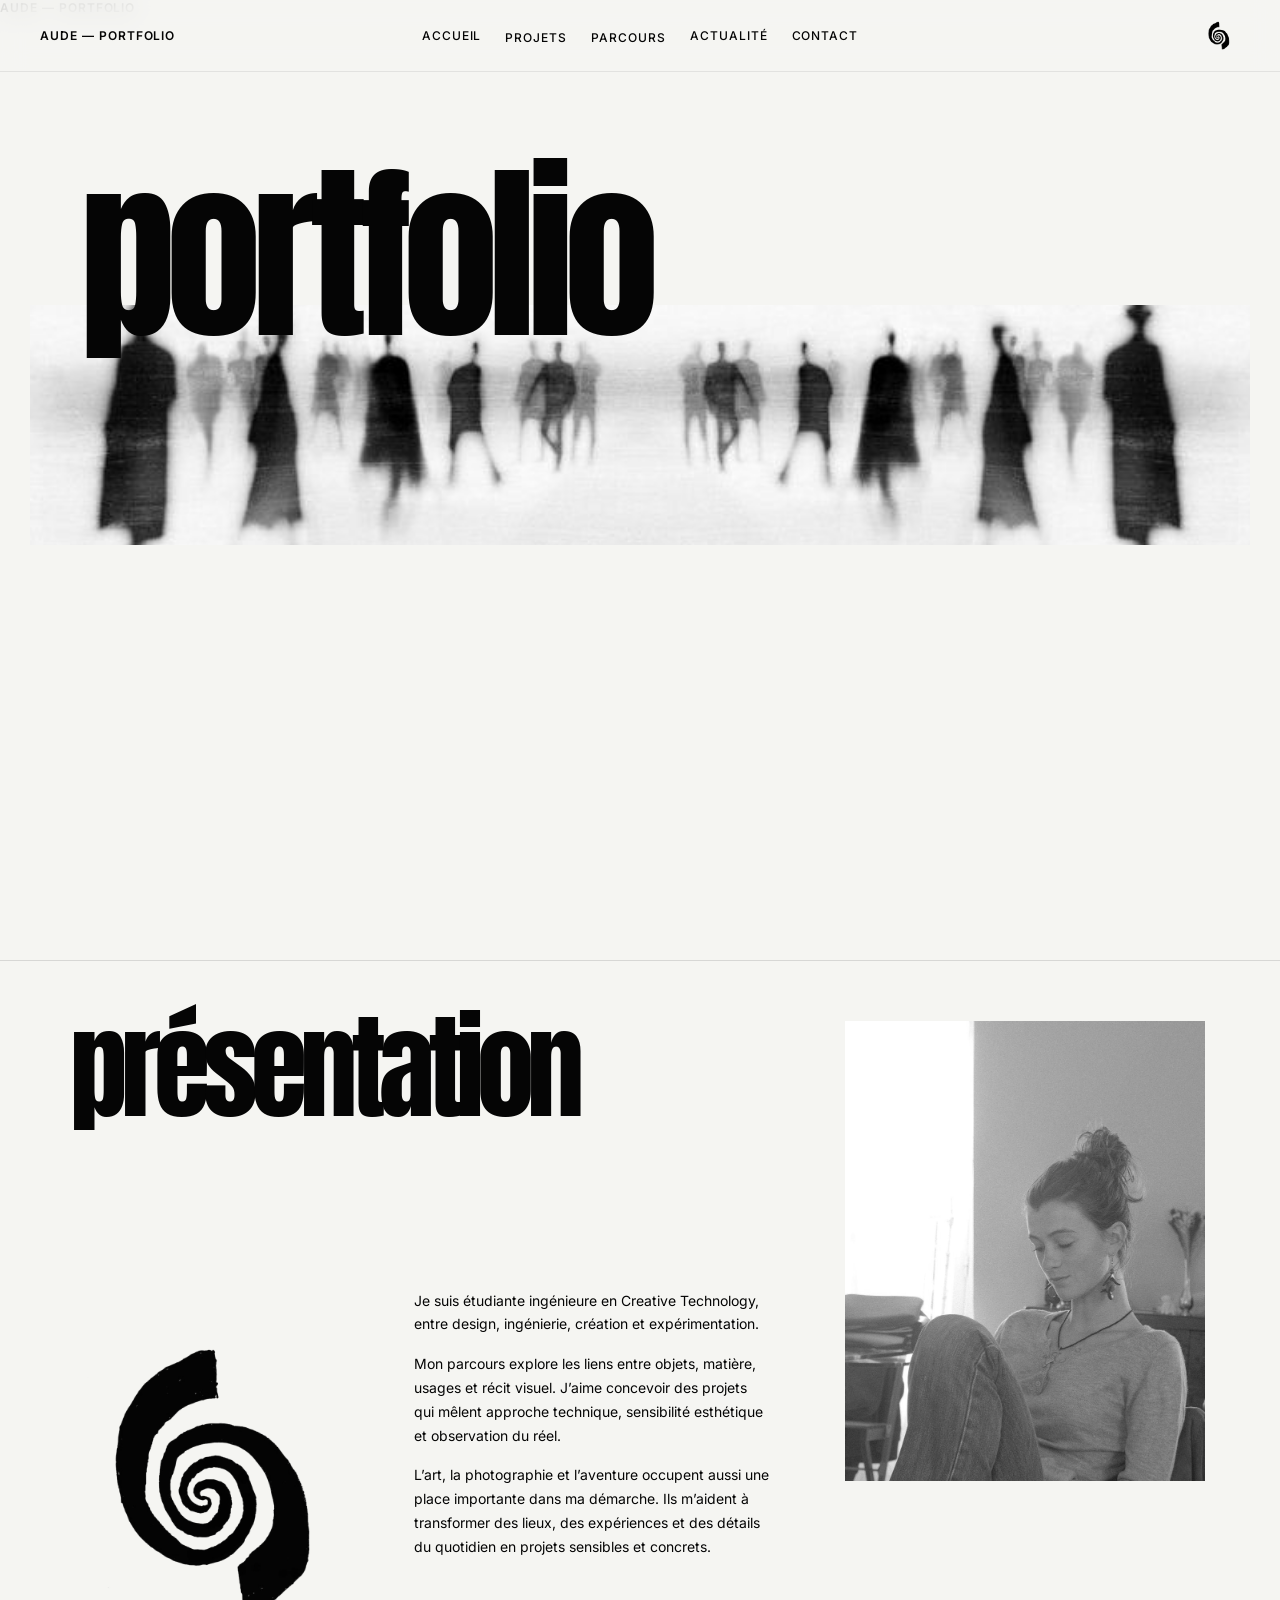
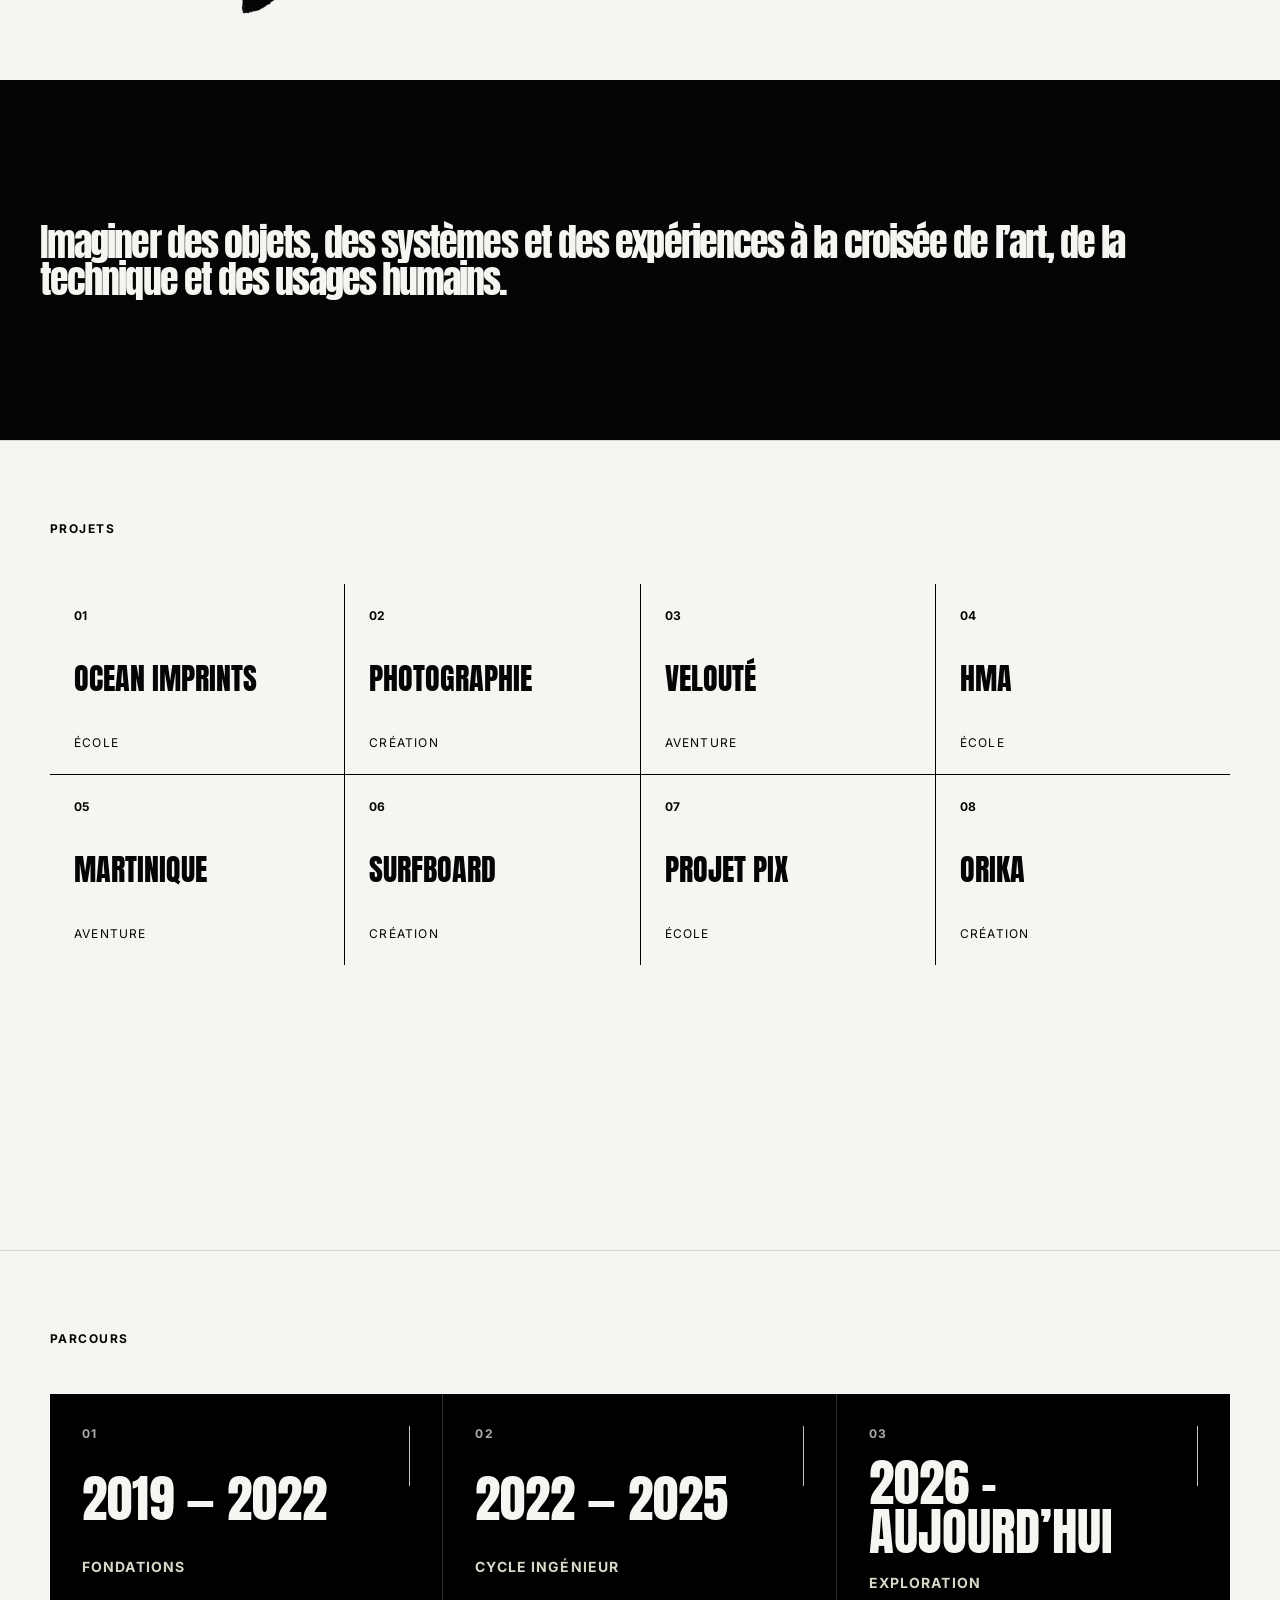
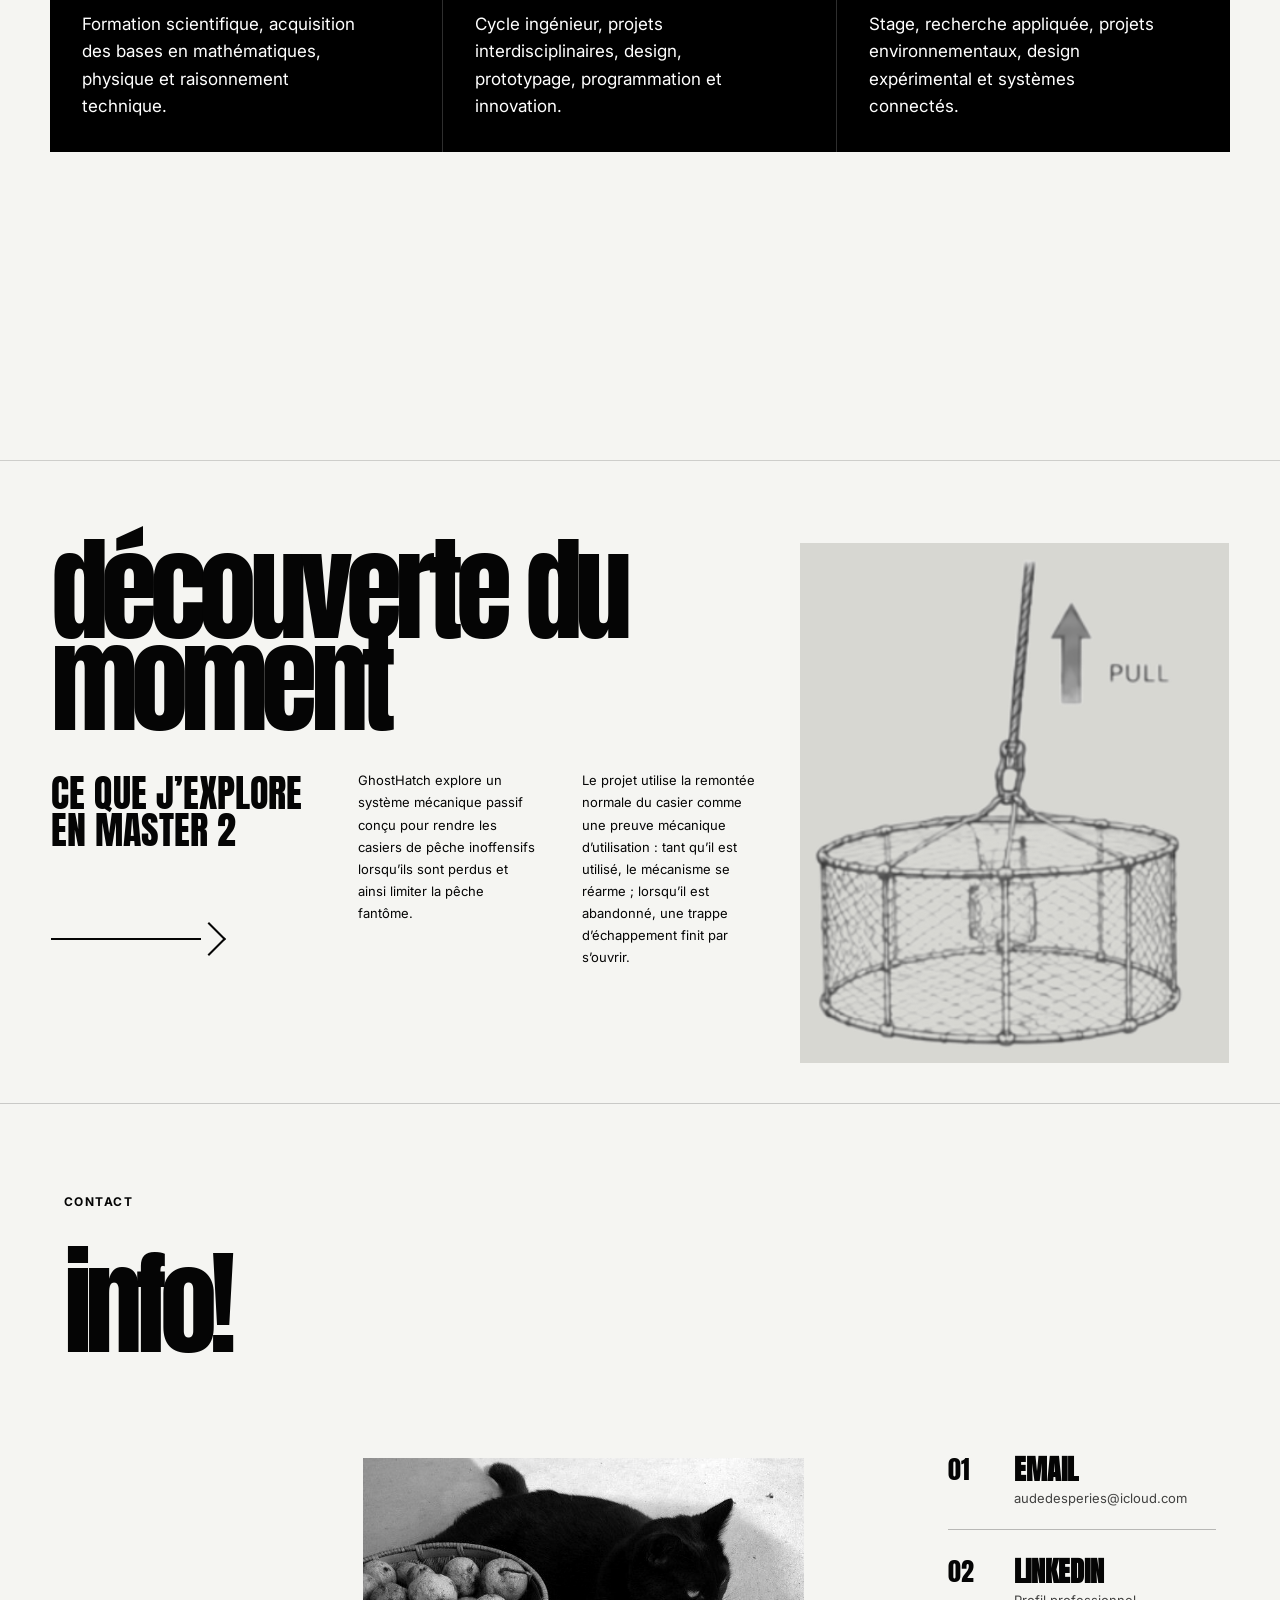
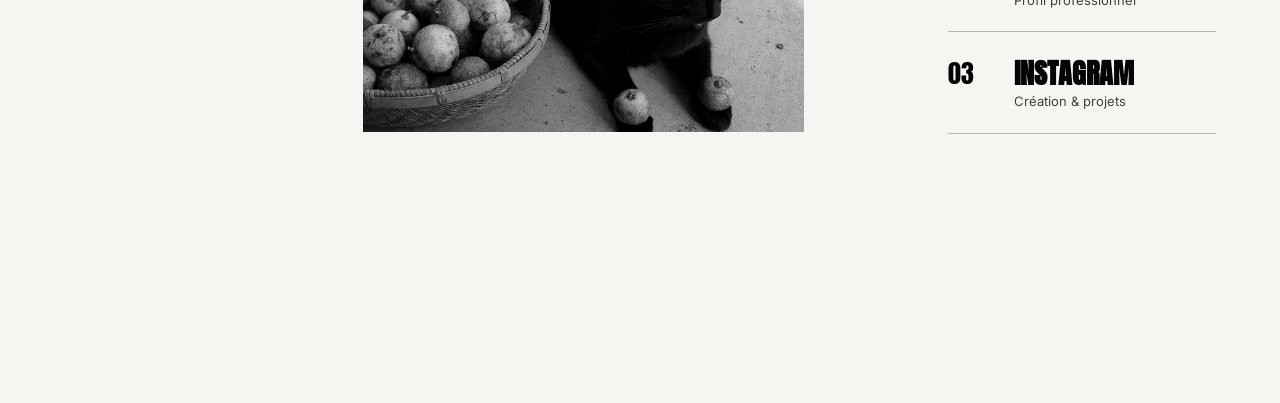
==== commit 4a16ed90: "First version of my portfolio" ====
--- a/index.html
+++ b/index.html
@@ -4,7 +4,9 @@
 <head>
     <meta charset="UTF-8" />
 
-    <meta name="viewport" content="width=device-width, initial-scale=1.0, viewport-fit=cover" />
+    <div class="header-left">Aude — Portfolio</div>
+
+    <meta name="viewport" content="width=device-width, initial-scale=1.0" />
 
     <title>Portfolio — Aude</title>
 
@@ -17,27 +19,12 @@
     <link href="https://fonts.googleapis.com/css2?family=Anton&family=Inter:wght@300;400;500;600&display=swap"
         rel="stylesheet">
 
-    <meta name="color-scheme" content="light dark" />
-    <link rel="preload" as="image" href="assets/images/hero1.jpg" />
-    <script>
-        (function() {
-            try {
-                var t = localStorage.getItem("portfolioTheme");
-                if (t === "dark") {
-                    document.documentElement.setAttribute("data-theme", "dark");
-                    document.documentElement.classList.add("theme-dark");
-                }
-            } catch(e) {}
-        })();
-    </script>
-    <link rel="stylesheet" href="style.css?v=28" />
+    <link rel="stylesheet" href="style.css" />
 </head>
 
 
 
 <body>
-    <a href="#accueil" class="skip-link" data-i18n="a11y.skip">Passer au contenu principal</a>
-
 
     <!-- HEADER -->
     <header class="top-header">
@@ -50,20 +37,18 @@
                 Aude — Portfolio
             </button>
 
-                        <div class="mobile-portfolio-menu" id="mobilePortfolioMenu">
+            <div class="mobile-portfolio-menu" id="mobilePortfolioMenu">
                 <a href="#accueil" class="mobile-menu-home">Portfolio / Accueil</a>
-                <a href="assets/CV_Aude_Desperies.pdf" target="_blank" rel="noopener noreferrer" class="mobile-menu-cv" data-i18n="nav.cv.full">Mon CV (PDF)</a>
-
-                                <span>Projets</span>
-                <a href="pages/mission-martinique.html">01 — Field Notes</a>
-                <a href="pages/ai-lab.html">02 — AI Lab</a>
-                <a href="pages/ocean-imprints.html">03 — Ocean Imprints</a>
-                <a href="pages/hma.html">04 — How to Make Almost Anything</a>
-                <a href="pages/orika-design.html">05 — Orika</a>
-                <a href="pages/projet-pix.html">06 — Projet Pix</a>
-                <a href="pages/photographie.html">07 — Photographie</a>
-                <a href="pages/veloute.html">08 — Velouté</a>
-                <a href="pages/surfboard.html">09 — Surfboard</a>
+
+                <span>Projets</span>
+                <a href="pages/ocean-imprints.html">Ocean Imprints</a>
+                <a href="pages/hma.html">How to Make Almost Anything</a>
+                <a href="pages/projet-pix.html">Projet Pix</a>
+                <a href="pages/veloute.html">Velouté</a>
+                <a href="pages/mission-martinique.html">Martinique</a>
+                <a href="pages/photographie.html">Photographie</a>
+                <a href="pages/surfboard.html">Surfboard</a>
+                <a href="pages/orika-design.html">Orika</a>
 
                 <span>Navigation</span>
                 <a href="#parcours">Parcours</a>
@@ -73,9 +58,8 @@
         </div>
 
 
-                <nav class="main-nav">
+        <nav class="main-nav">
             <a href="#accueil" data-i18n="nav.home">Accueil</a>
-            <a href="#apropos" data-i18n="nav.news">Actualité</a>
 
             <div class="nav-item project-menu">
                 <a href="#projets" data-i18n="nav.projects">Projets</a>
@@ -83,26 +67,25 @@
                 <div class="mega-menu">
                     <div class="mega-column">
                         <h3 data-i18n="menu.school">École</h3>
-                        <a href="pages/ai-lab.html">AI Lab</a>
                         <a href="pages/ocean-imprints.html">Ocean Imprints</a>
                         <a href="pages/hma.html">How to Make Almost Anything</a>
+                        <a href="pages/projet-pix.html">Projet Pix</a>
+                    </div>
+
+                    <div class="mega-column">
+                        <h3 data-i18n="menu.adventure">Aventure</h3>
+                        <a href="pages/veloute.html">Velouté</a>
+                        <a href="pages/mission-martinique.html">Martinique</a>
                     </div>
 
                     <div class="mega-column">
                         <h3 data-i18n="menu.creation">Création</h3>
+                        <a href="pages/photographie.html">Photographie</a>
+                        <a href="pages/surfboard.html">Surfboard</a>
                         <a href="pages/orika-design.html">Orika</a>
-                        <a href="pages/surfboard.html">Surfboard</a>
-                        <a href="pages/projet-pix.html">Projet Pix</a>
-                    </div>
-
-                    <div class="mega-column">
-                        <h3 data-i18n="menu.exploration">Exploration</h3>
-                        <a href="pages/mission-martinique.html">Field Notes</a>
-                        <a href="pages/veloute.html">Velouté</a>
-                        <a href="pages/photographie.html">Photographie</a>
-                    </div>
-                </div>
-                </div>
+                    </div>
+                </div>
+            </div>
 
             <div class="nav-item project-menu">
                 <a href="#parcours" data-i18n="nav.path">Parcours</a>
@@ -123,27 +106,19 @@
                 </div>
             </div>
 
+            <a href="#apropos" data-i18n="nav.news">Actualité</a>
             <a href="#contact" data-i18n="nav.contact">Contact</a>
         </nav>
 
-                <div class="header-right">
-            <a href="assets/CV_Aude_Desperies.pdf" class="cv-button" target="_blank" rel="noopener noreferrer" aria-label="Consulter mon CV">
-                <span data-i18n="nav.cv">CV</span>
-            </a>
-
+        <div class="header-right">
             <div class="language-menu-container">
                 <button class="language-logo-button" type="button" aria-label="Changer la langue">
-                    <img src="assets/images/langue.png" data-light-src="assets/images/langue.png" data-dark-src="assets/images/langue1.jpeg" alt="" class="langue-toggle-img">
+                    <img src="assets/images/langue.png" alt="">
                 </button>
 
                 <div class="language-menu">
                     <button type="button" data-set-lang="fr">Français</button>
                     <button type="button" data-set-lang="en">English</button>
-                    <div class="theme-toggle-container">
-                        <button type="button" class="theme-toggle-btn" id="themeToggleBtn" aria-label="Basculer le mode jour/nuit" title="Mode jour / nuit">
-                            <img src="assets/images/jour-nuit.jpeg" alt="Mode jour / nuit" class="theme-toggle-img">
-                        </button>
-                    </div>
                 </div>
             </div>
         </div>
@@ -175,7 +150,7 @@
 
 
             <div class="about-small-image">
-                <img src="assets/images/langue.png" data-light-src="assets/images/langue.png" data-dark-src="assets/images/langue1.jpeg" alt="Illustration langue" width="736" height="732" class="langue-toggle-img">
+                <img src="assets/images/langue.png" alt="Portrait secondaire de Aude">
             </div>
             <div class="about-text-block">
                 <p data-i18n="about.text.1">
@@ -202,30 +177,6 @@
 
             
 
-        </section>
-
-        <!-- ACTUALITÉ -->
-        <section class="news-editorial-section" id="apropos">
-            <div class="news-title">
-                <h2 data-i18n="news.title">découverte du moment</h2>
-            </div>
-
-            <div class="news-text">
-                <p data-i18n="news.text.1">
-                    GhostHatch explore un système mécanique passif conçu pour rendre les casiers 
-                    de pêche inoffensifs lorsqu’ils sont perdus et ainsi limiter la pêche fantôme.
-                </p>
-
-                <p data-i18n="news.text.2">
-                    Le projet utilise la remontée normale du casier comme une preuve mécanique 
-                    d’utilisation : tant qu’il est utilisé, le mécanisme se réarme ; lorsqu’il est 
-                    abandonné, une trappe d’échappement finit par s’ouvrir.
-                </p>
-            </div>
-
-            <div class="news-feature-image">
-                <img src="assets/images/ghost.png" alt="Image d’actualité du portfolio">
-            </div>
         </section>
 
 
@@ -237,296 +188,125 @@
             </h2>
         </section>
 
-                                <!-- BOUTONS PROJETS -->
+        <!-- BOUTONS PROJETS -->
         <section class="content-section" id="projets">
-            <p class="section-label" data-i18n="projects.label">Projets</p>
+            <p class="section-label" data-i18n="projects.label"> Projets</p>
 
             <div class="project-grid">
-                <!-- 01 : Martinique (Ligne 1 - Photo directement visible) -->
-                <a href="pages/mission-martinique.html" class="project-card project-card--featured">
-                    <div class="project-card-header">
-                        <span class="project-card-number">01</span>
-                        <span class="project-card-arrow" aria-hidden="true">↗</span>
-                    </div>
-                    <div class="project-card-media">
-                        <img src="assets/images/martinique_home.jpg" alt="Aperçu Field Notes" loading="lazy">
-                    </div>
-                    <div class="project-card-meta">
-                        <h3 class="project-card-title">Field Notes</h3>
-                        <p class="project-card-sub" data-i18n="project.1.meta">Stage en Martinique</p>
-                    </div>
-                </a>
-
-                <!-- 02 : AI Lab (Ligne 1 - Photo directement visible) -->
-                <a href="pages/ai-lab.html" class="project-card project-card--featured">
-                    <div class="project-card-header">
-                        <span class="project-card-number">02</span>
-                        <span class="project-card-arrow" aria-hidden="true">↗</span>
-                    </div>
-                    <div class="project-card-media">
-                        <img src="assets/images/ia_home.jpg" alt="Aperçu AI Lab" loading="lazy">
-                    </div>
-                    <div class="project-card-meta">
-                        <h3 class="project-card-title">AI Lab</h3>
-                        <p class="project-card-sub" data-i18n="project.2.meta">Système génératif</p>
-                    </div>
-                </a>
-
-                <!-- 03 : Ocean Imprints (Ligne 1 - Photo directement visible) -->
-                <a href="pages/ocean-imprints.html" class="project-card project-card--featured">
-                    <div class="project-card-header">
-                        <span class="project-card-number">03</span>
-                        <span class="project-card-arrow" aria-hidden="true">↗</span>
-                    </div>
-                    <div class="project-card-media">
-                        <img src="assets/images/ocean_imprints_home.png" alt="Aperçu Ocean Imprints" loading="lazy">
-                    </div>
-                    <div class="project-card-meta">
-                        <h3 class="project-card-title">Ocean Imprints</h3>
-                        <p class="project-card-sub" data-i18n="project.3.meta">Recherche sur les matériaux</p>
-                    </div>
-                </a>
-
-                <!-- 04 : HMA (Ligne 2 - 4 photos au survol) -->
-                <a href="pages/hma.html" class="project-card project-card--hover-reveal">
-                    <div class="project-card-hover-gallery" aria-hidden="true">
-                        <div class="project-card-hover-thumb"><img src="assets/images/hma-01.jpg" alt="" loading="lazy"></div>
-                        <div class="project-card-hover-thumb"><img src="assets/images/hma-02.png" alt="" loading="lazy"></div>
-                        <div class="project-card-hover-thumb"><img src="assets/images/hma-03.png" alt="" loading="lazy"></div>
-                        <div class="project-card-hover-thumb"><img src="assets/images/hma-04.jpeg" alt="" loading="lazy"></div>
-                    </div>
-                    <div class="project-card-inner">
-                        <div class="project-card-header">
-                            <span class="project-card-number">04</span>
-                            <span class="project-card-arrow" aria-hidden="true">↗</span>
-                        </div>
-                        <div class="project-card-meta">
-                            <h3 class="project-card-title">HMA</h3>
-                            <p class="project-card-sub" data-i18n="project.4.meta">Design mécanique</p>
-                        </div>
-                    </div>
-                </a>
-
-                <!-- 05 : Orika (Ligne 2 - 4 photos au survol) -->
-                <a href="pages/orika-design.html" class="project-card project-card--hover-reveal">
-                    <div class="project-card-hover-gallery" aria-hidden="true">
-                        <div class="project-card-hover-thumb"><img src="assets/images/orika-01.jpeg" alt="" loading="lazy"></div>
-                        <div class="project-card-hover-thumb"><img src="assets/images/hero.jpeg" alt="" loading="lazy"></div>
-                        <div class="project-card-hover-thumb"><img src="assets/images/orika-03.jpeg" alt="" loading="lazy"></div>
-                        <div class="project-card-hover-thumb"><img src="assets/images/orika-04.png" alt="" loading="lazy"></div>
-                    </div>
-                    <div class="project-card-inner">
-                        <div class="project-card-header">
-                            <span class="project-card-number">05</span>
-                            <span class="project-card-arrow" aria-hidden="true">↗</span>
-                        </div>
-                        <div class="project-card-meta">
-                            <h3 class="project-card-title">Orika</h3>
-                            <p class="project-card-sub" data-i18n="project.5.meta">Design d'objet</p>
-                        </div>
-                    </div>
-                </a>
-
-                <!-- 06 : Projet Pix (Ligne 2 - 4 photos au survol) -->
-                <a href="pages/projet-pix.html" class="project-card project-card--hover-reveal">
-                    <div class="project-card-hover-gallery" aria-hidden="true">
-                        <div class="project-card-hover-thumb"><img src="assets/images/pix-01.jpeg" alt="" loading="lazy"></div>
-                        <div class="project-card-hover-thumb"><img src="assets/images/pix-02.jpeg" alt="" loading="lazy"></div>
-                        <div class="project-card-hover-thumb"><img src="assets/images/pix-03.jpeg" alt="" loading="lazy"></div>
-                        <div class="project-card-hover-thumb"><img src="assets/images/pix-04.jpeg" alt="" loading="lazy"></div>
-                    </div>
-                    <div class="project-card-inner">
-                        <div class="project-card-header">
-                            <span class="project-card-number">06</span>
-                            <span class="project-card-arrow" aria-hidden="true">↗</span>
-                        </div>
-                        <div class="project-card-meta">
-                            <h3 class="project-card-title">Projet Pix</h3>
-                            <p class="project-card-sub" data-i18n="project.6.meta">Robotique</p>
-                        </div>
-                    </div>
-                </a>
-
-                <!-- 07 : Photographie (Ligne 3 - 4 photos au survol) -->
-                <a href="pages/photographie.html" class="project-card project-card--hover-reveal">
-                    <div class="project-card-hover-gallery" aria-hidden="true">
-                        <div class="project-card-hover-thumb"><img src="assets/images/photo-01.jpeg" alt="" loading="lazy"></div>
-                        <div class="project-card-hover-thumb"><img src="assets/images/photo-02.jpeg" alt="" loading="lazy"></div>
-                        <div class="project-card-hover-thumb"><img src="assets/images/photo-03.jpeg" alt="" loading="lazy"></div>
-                        <div class="project-card-hover-thumb"><img src="assets/images/photo-04.jpeg" alt="" loading="lazy"></div>
-                    </div>
-                    <div class="project-card-inner">
-                        <div class="project-card-header">
-                            <span class="project-card-number">07</span>
-                            <span class="project-card-arrow" aria-hidden="true">↗</span>
-                        </div>
-                        <div class="project-card-meta">
-                            <h3 class="project-card-title">Photographie</h3>
-                            <p class="project-card-sub" data-i18n="project.7.meta">Photographie</p>
-                        </div>
-                    </div>
-                </a>
-
-                <!-- 08 : Velouté (Ligne 3 - 4 photos au survol) -->
-                <a href="pages/veloute.html" class="project-card project-card--hover-reveal">
-                    <div class="project-card-hover-gallery" aria-hidden="true">
-                        <div class="project-card-hover-thumb"><img src="assets/images/velo-01.jpeg" alt="" loading="lazy"></div>
-                        <div class="project-card-hover-thumb"><img src="assets/images/velo-02.jpeg" alt="" loading="lazy"></div>
-                        <div class="project-card-hover-thumb"><img src="assets/images/velo-03.jpeg" alt="" loading="lazy"></div>
-                        <div class="project-card-hover-thumb"><img src="assets/images/velo-04.png" alt="" loading="lazy"></div>
-                    </div>
-                    <div class="project-card-inner">
-                        <div class="project-card-header">
-                            <span class="project-card-number">08</span>
-                            <span class="project-card-arrow" aria-hidden="true">↗</span>
-                        </div>
-                        <div class="project-card-meta">
-                            <h3 class="project-card-title">Velouté</h3>
-                            <p class="project-card-sub" data-i18n="project.8.meta">Aventure</p>
-                        </div>
-                    </div>
-                </a>
-
-                <!-- 09 : Surfboard (Ligne 3 - 4 photos au survol) -->
-                <a href="pages/surfboard.html" class="project-card project-card--hover-reveal">
-                    <div class="project-card-hover-gallery" aria-hidden="true">
-                        <div class="project-card-hover-thumb"><img src="assets/images/surf-01.jpg" alt="" loading="lazy"></div>
-                        <div class="project-card-hover-thumb"><img src="assets/images/surf-02.jpeg" alt="" loading="lazy"></div>
-                        <div class="project-card-hover-thumb"><img src="assets/images/surf-03.jpeg" alt="" loading="lazy"></div>
-                        <div class="project-card-hover-thumb"><img src="assets/images/surf-04.jpeg" alt="" loading="lazy"></div>
-                    </div>
-                    <div class="project-card-inner">
-                        <div class="project-card-header">
-                            <span class="project-card-number">09</span>
-                            <span class="project-card-arrow" aria-hidden="true">↗</span>
-                        </div>
-                        <div class="project-card-meta">
-                            <h3 class="project-card-title">Surfboard</h3>
-                            <p class="project-card-sub" data-i18n="project.9.meta">Design produit</p>
-                        </div>
-                    </div>
-                </a>
-            </div>
-        </section>
-
-                                <!-- PARCOURS -->
+                <a href="pages/ocean-imprints.html" class="project-card">
+                    <span>01</span>
+                    <h3>Ocean Imprints</h3>
+                    <p data-i18n="category.school">École</p>
+                </a>
+
+                <a href="pages/photographie.html" class="project-card">
+                    <span>02</span>
+                    <h3>Photographie</h3>
+                    <p data-i18n="category.creation">Creation</p>
+                </a>
+
+                <a href="pages/veloute.html" class="project-card">
+                    <span>03</span>
+                    <h3>VeloutÉ</h3>
+                    <p data-i18n="category.adventure">Aventure</p>
+                </a>
+
+                <a href="pages/hma.html" class="project-card">
+                    <span>04</span>
+                    <h3>HMA</h3>
+                    <p data-i18n="category.school">École</p>
+                </a>
+
+                <a href="pages/mission-martinique.html" class="project-card">
+                    <span>05</span>
+                    <h3>Martinique</h3>
+                    <p data-i18n="category.adventure">Aventure</p>
+                </a>
+
+                <a href="pages/surfboard.html" class="project-card">
+                    <span>06</span>
+                    <h3>SurfBoard</h3>
+                    <p data-i18n="category.creation">Creation</p>
+                </a>
+
+                <a href="pages/projet-pix.html" class="project-card">
+                    <span>07</span>
+                    <h3>Projet Pix</h3>
+                    <p data-i18n="category.school">École</p>
+                </a>
+
+                <a href="pages/orika-design.html" class="project-card">
+                    <span>08</span>
+                    <h3>Orika</h3>
+                    <p data-i18n="category.creation">Creation</p>
+                </a>
+            </div>
+        </section>
+
+        <!-- PARCOURS -->
         <section class="content-section" id="parcours">
             <p class="section-label" data-i18n="path.label">Parcours</p>
             <div class="timeline-grid">
-                <!-- 01 : 2019 — 2022 -->
                 <div class="timeline-card">
-                    <div class="timeline-card-main">
-                        <span class="timeline-number">01</span>
-                        <h3>2019 — 2022</h3>
-                        <h4 data-i18n="path.1.subtitle">Fondations</h4>
-                        <p data-i18n="path.1.text">
-                            Formation scientifique, acquisition des bases en mathématiques,
-                            physique et raisonnement technique.
-                        </p>
-                    </div>
-
-                    <div class="timeline-subitems">
-                        <button type="button" class="timeline-subitem-btn" data-modal-key="bac" aria-haspopup="dialog">
-                            <span class="timeline-subitem-label">
-                                <span class="timeline-subitem-index">// 01</span>
-                                <span class="timeline-subitem-title" data-i18n="path.1.sub.1.title">Bac scientifique</span>
-                            </span>
-                            <span class="timeline-subitem-action">
-                                <span class="timeline-subitem-hint" data-i18n="path.modal.open">Détails</span>
-                                <span class="timeline-subitem-arrow" aria-hidden="true">↗</span>
-                            </span>
-                        </button>
-
-                        <button type="button" class="timeline-subitem-btn" data-modal-key="prepa" aria-haspopup="dialog">
-                            <span class="timeline-subitem-label">
-                                <span class="timeline-subitem-index">// 02</span>
-                                <span class="timeline-subitem-title" data-i18n="path.1.sub.2.title">Prépa intégrée (ESILV)</span>
-                            </span>
-                            <span class="timeline-subitem-action">
-                                <span class="timeline-subitem-hint" data-i18n="path.modal.open">Détails</span>
-                                <span class="timeline-subitem-arrow" aria-hidden="true">↗</span>
-                            </span>
-                        </button>
-                    </div>
-                </div>
-
-                <!-- 02 : 2022 — 2025 -->
+                    <span class="timeline-number">01</span>
+                    <h3>2019 — 2022</h3>
+                    <h4 data-i18n="path.1.subtitle">Fondations</h4>
+                    <p data-i18n="path.1.text">
+                        Formation scientifique, acquisition des bases en mathématiques,
+                        physique et raisonnement technique.
+                    </p>
+                </div>
+
                 <div class="timeline-card">
-                    <div class="timeline-card-main">
-                        <span class="timeline-number">02</span>
-                        <h3>2022 — 2025</h3>
-                        <h4 data-i18n="path.2.subtitle">Cycle ingénieur</h4>
-                        <p data-i18n="path.2.text">
-                            Cycle ingénieur, immersion bancaire, prototypage, design interactif
-                            et innovation technologique.
-                        </p>
-                    </div>
-
-                    <div class="timeline-subitems">
-                        <button type="button" class="timeline-subitem-btn" data-modal-key="bnp" aria-haspopup="dialog">
-                            <span class="timeline-subitem-label">
-                                <span class="timeline-subitem-index">// 01</span>
-                                <span class="timeline-subitem-title" data-i18n="path.2.sub.bnp.title">Stage en banque (BNP Paribas)</span>
-                            </span>
-                            <span class="timeline-subitem-action">
-                                <span class="timeline-subitem-hint" data-i18n="path.modal.open">Détails</span>
-                                <span class="timeline-subitem-arrow" aria-hidden="true">↗</span>
-                            </span>
-                        </button>
-
-                        <button type="button" class="timeline-subitem-btn" data-modal-key="ct" aria-haspopup="dialog">
-                            <span class="timeline-subitem-label">
-                                <span class="timeline-subitem-index">// 02</span>
-                                <span class="timeline-subitem-title" data-i18n="path.2.sub.ct.title">Majeure Creative Technology</span>
-                            </span>
-                            <span class="timeline-subitem-action">
-                                <span class="timeline-subitem-hint" data-i18n="path.modal.open">Détails</span>
-                                <span class="timeline-subitem-arrow" aria-hidden="true">↗</span>
-                            </span>
-                        </button>
-                    </div>
-                </div>
-
-                <!-- 03 : 2026 - Aujourd'hui -->
+                    <span class="timeline-number">02</span>
+                    <h3>2022 — 2025</h3>
+                    <h4 data-i18n="path.2.subtitle">Cycle ingénieur</h4>
+                    <p data-i18n="path.2.text">
+                        Cycle ingénieur, projets interdisciplinaires, design, prototypage,
+                        programmation et innovation.
+                    </p>
+                </div>
+
                 <div class="timeline-card">
-                    <div class="timeline-card-main">
-                        <span class="timeline-number">03</span>
-                        <h3 data-i18n="path.3.title">2026 - Aujourd'hui</h3>
-                        <h4 data-i18n="path.3.subtitle">Exploration</h4>
-                        <p data-i18n="path.3.text">
-                            Stage, recherche appliquée, projets environnementaux,
-                            design expérimental et systèmes connectés.
-                        </p>
-                    </div>
-
-                    <div class="timeline-subitems">
-                        <button type="button" class="timeline-subitem-btn" data-modal-key="ghost" aria-haspopup="dialog">
-                            <span class="timeline-subitem-label">
-                                <span class="timeline-subitem-index">// 01</span>
-                                <span class="timeline-subitem-title" data-i18n="path.3.sub.1.title">Recherche GhostHatch (M2)</span>
-                            </span>
-                            <span class="timeline-subitem-action">
-                                <span class="timeline-subitem-hint" data-i18n="path.modal.open">Détails</span>
-                                <span class="timeline-subitem-arrow" aria-hidden="true">↗</span>
-                            </span>
-                        </button>
-
-                        <button type="button" class="timeline-subitem-btn" data-modal-key="avenir" aria-haspopup="dialog">
-                            <span class="timeline-subitem-label">
-                                <span class="timeline-subitem-index">// 02</span>
-                                <span class="timeline-subitem-title" data-i18n="path.3.sub.3.title">Perspectives d'avenir</span>
-                            </span>
-                            <span class="timeline-subitem-action">
-                                <span class="timeline-subitem-hint" data-i18n="path.modal.open">Détails</span>
-                                <span class="timeline-subitem-arrow" aria-hidden="true">↗</span>
-                            </span>
-                        </button>
-                    </div>
-                </div>
-            </div>
-        </section>
-
-        
+                    <span class="timeline-number">03</span>
+                    <h3 data-i18n="path.3.title">2026 - Aujourd'hui</h3>
+                    <h4 data-i18n="path.3.subtitle">Exploration</h4>
+                    <p data-i18n="path.3.text">
+                        Stage, recherche appliquée, projets environnementaux,
+                        design expérimental et systèmes connectés.
+                    </p>
+                </div>
+            </div>
+        </section>
+
+        <!-- ACTUALITÉ -->
+        <section class="news-editorial-section" id="apropos">
+            <div class="news-title">
+                <h2 data-i18n="news.title">découverte du moment</h2>
+            </div>
+
+            <div class="news-intro">
+                <h3 data-i18n="news.subtitle">ce que j’explore en Master 2</h3>
+                <div class="news-horizontal-arrow"></div>
+            </div>
+
+            <div class="news-text">
+                <p data-i18n="news.text.1">
+                    GhostHatch explore un système mécanique passif conçu pour rendre les casiers 
+                    de pêche inoffensifs lorsqu’ils sont perdus et ainsi limiter la pêche fantôme.
+                </p>
+
+                <p data-i18n="news.text.2">
+                    Le projet utilise la remontée normale du casier comme une preuve mécanique 
+                    d’utilisation : tant qu’il est utilisé, le mécanisme se réarme ; lorsqu’il est 
+                    abandonné, une trappe d’échappement finit par s’ouvrir.
+                </p>
+            </div>
+
+            <div class="news-feature-image">
+                <img src="assets/images/ghost.png" alt="Image d’actualité du portfolio">
+            </div>
+        </section>
 
 
 
@@ -534,6 +314,7 @@
 
         <!-- CONTACT -->
         <section class="contact-info-section" id="contact">
+            <p class="section-label" data-i18n="contact.label">Contact</p>
             <div class="contact-info-title">
                 <h2 data-i18n="contact.title">Info!</h2>
             </div>
@@ -559,46 +340,21 @@
                         <p data-i18n="contact.linkedin.text">Profil professionnel</p>
                     </div>
                 </a>
-                <button type="button" class="contact-info-row contact-share-btn" id="sharePortfolioBtn"
-                    aria-label="Partager le portfolio">
+                <a href="https://www.instagram.com/audetrikay/" class="contact-info-row" target="_blank"
+                    rel="noopener noreferrer">
                     <span class="contact-index">03</span>
                     <div>
-                        <h3 data-i18n="contact.share.title">Partager</h3>
-                        <p id="shareStatusText" data-i18n="contact.share.text">Copier le lien du portfolio</p>
-                    </div>
-                </button>
-            </div>
-        </section>
-
-        <!-- MODAL PARCOURS (Petite fenêtre de détails éditoriale) -->
-        <div id="timelineModal" class="timeline-modal" role="dialog" aria-modal="true" aria-hidden="true">
-            <div class="timeline-modal-backdrop" data-close-modal></div>
-            <div class="timeline-modal-dialog">
-                <div class="timeline-modal-header">
-                    <div class="timeline-modal-meta">
-                        <span class="timeline-modal-period" id="modalPeriod"></span>
-                        <span class="timeline-modal-tag" id="modalTag"></span>
-                    </div>
-                    <button type="button" class="timeline-modal-close" data-close-modal aria-label="Fermer la fenêtre">
-                        <span aria-hidden="true">✕</span>
-                    </button>
-                </div>
-                <div class="timeline-modal-body">
-                    <h3 class="timeline-modal-title" id="modalTitle"></h3>
-                    <p class="timeline-modal-detail" id="modalDetail"></p>
-                    <div class="timeline-modal-tags" id="modalTags"></div>
-                </div>
-                <div class="timeline-modal-footer">
-                    <button type="button" class="timeline-modal-dismiss-btn" data-close-modal>
-                        <span data-i18n="path.modal.close">Fermer ✕</span>
-                    </button>
-                </div>
-            </div>
-        </div>
+                        <h3>Instagram</h3>
+                        <p data-i18n="contact.instagram.text">Création & projets</p>
+                    </div>
+                </a>
+            </div>
+        </section>
+
 
     </main>
 
-    <script src="script.js?v=20"></script>
+    <script src="script.js"></script>
 </body>
 
 </html>
--- a/style.css
+++ b/style.css
@@ -10,8 +10,6 @@
 
 html {
   scroll-behavior: smooth;
-  -webkit-text-size-adjust: 100%;
-  -webkit-tap-highlight-color: transparent;
 }
 
 body {
@@ -29,51 +27,6 @@
   color: inherit;
 }
 
-
-
-/* =========================================================
-   ACCESSIBILITÉ : SKIP LINK & FOCUS VISIBLE
-========================================================= */
-
-.skip-link {
-  position: fixed;
-  top: -120px;
-  left: 24px;
-  background: #050505;
-  color: #f5f5f2;
-  padding: 12px 22px;
-  font-size: 12px;
-  font-weight: 700;
-  text-transform: uppercase;
-  letter-spacing: 0.1em;
-  z-index: 99999;
-  border-radius: 999px;
-  text-decoration: none;
-  transition: top 0.25s ease;
-  box-shadow: 0 4px 20px rgba(0, 0, 0, 0.3);
-}
-
-.skip-link:focus {
-  top: 20px;
-  outline: 2px solid #050505;
-  outline-offset: 3px;
-}
-
-:focus-visible {
-  outline: 2px solid #050505;
-  outline-offset: 3px;
-}
-
-.timeline-card :focus-visible,
-.mega-menu :focus-visible,
-.mobile-portfolio-menu :focus-visible {
-  outline-color: #f5f5f2;
-}
-
-/* Touch targets WCAG conformes */
-.timeline-subitem-btn {
-  min-height: 44px;
-}
 
 /* =========================================================
    HEADER / NAVIGATION
@@ -132,17 +85,6 @@
   opacity: 0.45;
 }
 
-
-
-/* Affichage zone titre mobile / desktop */
-.desktop-portfolio-text {
-  display: inline;
-}
-
-.mobile-portfolio-button,
-.mobile-portfolio-menu {
-  display: none;
-}
 
 /* =========================================================
    MENUS DÉROULANTS
@@ -224,33 +166,6 @@
   display: flex;
   justify-content: flex-end;
   align-items: center;
-  gap: 16px;
-}
-
-/* Bouton CV */
-.cv-button {
-  display: inline-flex;
-  align-items: center;
-  justify-content: center;
-  padding: 6px 14px;
-  border: 1.5px solid #050505;
-  border-radius: 999px;
-  background: transparent;
-  color: #050505;
-  text-decoration: none;
-  font-family: "Inter", sans-serif;
-  font-size: 11px;
-  font-weight: 700;
-  letter-spacing: 0.1em;
-  text-transform: uppercase;
-  transition: all 0.25s ease;
-}
-
-.cv-button:hover,
-.cv-button:focus-visible {
-  background: #050505;
-  color: #f5f5f2;
-  transform: translateY(-1px);
 }
 
 /* Conteneur du logo + menu */
@@ -319,8 +234,7 @@
 }
 
 .language-menu-container:hover .language-menu,
-.language-menu-container:focus-within .language-menu,
-.language-menu-container.is-active .language-menu {
+.language-menu-container:focus-within .language-menu {
   opacity: 1;
   pointer-events: auto;
   transform: translateY(0);
@@ -385,8 +299,6 @@
   background: #b8b8b3;
   overflow: hidden;
   z-index: 1;
-  border: none;
-  box-sizing: border-box;
 }
 
 .hero-photo-placeholder {
@@ -396,12 +308,6 @@
   background-size: cover;
   background-position: center;
   background-repeat: no-repeat;
-  transition: background-image 0.25s ease;
-}
-
-[data-theme="dark"] .hero-photo-placeholder,
-.theme-dark .hero-photo-placeholder {
-  background-image: url("assets/images/hero1.jpg");
 }
 
 
@@ -471,23 +377,14 @@
 
 .about-small-image {
   grid-area: small;
-  width: min(340px, 100%);
-  max-width: 340px;
-  aspect-ratio: 736 / 732;
+  width: min(280px, 100%);
+  aspect-ratio: 1 / 1;
   align-self: end;
-  overflow: visible;
+  overflow: hidden;
   transform: translate(25px, -10px);
 }
 
-.about-small-image img {
-  width: 100%;
-  height: 100%;
-  aspect-ratio: 736 / 732;
-  object-fit: contain;
-  object-position: center;
-  display: block;
-}
-
+.about-small-image img,
 .about-large-image img {
   width: 100%;
   height: 100%;
@@ -526,8 +423,6 @@
   align-self: start;
   overflow: hidden;
   transform: translateX(-25px);
-  border: 1px solid #050505;
-  box-sizing: border-box;
 }
 
 
@@ -546,7 +441,10 @@
   justify-content: center;
 }
 
-
+.phrase-inner {
+  max-width: 200px;
+  margin: 0 auto;
+}
 
 .phrase-section h2 {
   font-family: "Anton", sans-serif;
@@ -559,350 +457,51 @@
 
 /* =========================================================
    PROJETS
-   - Ligne 1 (01, 02, 03) : Photos directement visibles
-   - Lignes 2 & 3 (04 à 09) : Photos qui apparaissent au survol (desktop)
 ========================================================= */
 
 .project-grid {
   display: grid;
-  grid-template-columns: repeat(3, 1fr);
-  gap: 0;
-  background: transparent;
-  border-top: 1px solid #000000;
-  border-left: 1px solid #000000;
-  border-right: none;
-  border-bottom: none;
+  grid-template-columns: repeat(4, 1fr);
+  gap: 1px;
+  background: #000000;
 }
 
 .project-card {
-  position: relative;
+  min-height: 190px;
+  padding: 24px;
   background: #f5f5f2;
   color: #050505;
   text-decoration: none;
   display: flex;
   flex-direction: column;
-  padding: 24px 22px 26px;
-  cursor: pointer;
-  overflow: hidden;
-  border-right: 1px solid #000000;
-  border-bottom: 1px solid #000000;
-  border-top: none;
-  border-left: none;
-  transition: background 0.35s ease, color 0.35s ease;
-}
-
-.project-card-header {
-  display: flex;
   justify-content: space-between;
-  align-items: center;
-  margin-bottom: 14px;
-  width: 100%;
-}
-
-.project-card-number {
-  font-family: "Inter", -apple-system, BlinkMacSystemFont, "Segoe UI", sans-serif;
-  font-size: 13px;
+  transition: 0.25s ease;
+}
+
+.project-card:hover {
+  background: #050505;
+  color: #f5f5f2;
+}
+
+.project-card span {
+  font-size: 12px;
   font-weight: 700;
-  letter-spacing: 0.08em;
-  color: #050505;
+}
+
+.project-card h3 {
+  font-family: "Anton", sans-serif;
+  font-size: 30px;
+  font-weight: 400;
   line-height: 1;
-  transition: color 0.35s ease;
-}
-
-.project-card-arrow {
-  font-family: "Inter", -apple-system, BlinkMacSystemFont, "Segoe UI", sans-serif;
-  font-size: 15px;
-  font-weight: 500;
-  color: #050505;
-  line-height: 1;
-  opacity: 0;
-  transform: translate(-3px, 3px);
-  transition: opacity 0.4s ease, transform 0.4s ease, color 0.35s ease;
-}
-
-/* --- LIGNE 1 (01, 02, 03) : Photos directement visibles au format paysage 3:2 --- */
-.project-card-media {
-  width: 100%;
-  aspect-ratio: 3 / 2;
-  overflow: hidden;
-  background: #e5e5e0;
-  position: relative;
-  border: 1px solid #050505;
-  box-sizing: border-box;
-}
-
-.project-card-media img {
-  width: 100%;
-  height: 100%;
-  object-fit: cover;
-  object-position: center;
-  display: block;
-  filter: grayscale(100%) contrast(1.08);
-  transform: scale(1);
-  transition: filter 0.4s ease, transform 0.4s ease;
-}
-
-
-
-
-.project-card:hover .project-card-media img,
-.project-card:focus-visible .project-card-media img {
-  filter: grayscale(0%) contrast(1.02);
-  transform: scale(1.04);
-}
-
-.project-card:hover .project-card-arrow,
-.project-card:focus-visible .project-card-arrow {
-  opacity: 1;
-  transform: translate(0, 0);
-}
-
-/* Zone métadonnées sous l'image */
-.project-card-meta {
-  display: flex;
-  flex-direction: column;
-  gap: 6px;
-  margin-top: 16px;
-}
-
-.project-card-title {
-  font-family: "Anton", sans-serif;
-  font-size: clamp(25px, 2.2vw, 34px);
-  font-weight: 400;
-  line-height: 1.05;
-  text-transform: uppercase;
-  letter-spacing: 0.02em;
-  color: #050505;
-  margin: 0;
-  transition: color 0.35s ease;
-}
-
-.project-card-sub {
-  font-family: "Inter", -apple-system, BlinkMacSystemFont, "Segoe UI", sans-serif;
-  font-size: 11px;
-  font-weight: 600;
-  text-transform: uppercase;
-  letter-spacing: 0.12em;
-  color: #666666;
-  margin: 0;
-  transition: color 0.35s ease;
-}
-
-/* --- LIGNES 2 & 3 (04 à 09) : Format compact éditorial (4 photos au survol) --- */
-.project-card--hover-reveal {
-  min-height: 168px;
-  padding: 16px 20px 18px;
-  justify-content: space-between;
-}
-
-.project-card--hover-reveal .project-card-header {
-  margin-bottom: 4px;
-}
-
-.project-card--hover-reveal .project-card-title {
-  font-size: clamp(20px, 1.6vw, 25px);
-}
-
-.project-card--hover-reveal .project-card-sub {
-  font-size: 10.5px;
-  letter-spacing: 0.10em;
-}
-
-.project-card--hover-reveal .project-card-inner {
-  position: relative;
-  z-index: 2;
-  display: flex;
-  flex-direction: column;
-  justify-content: space-between;
-  height: 100%;
-  width: 100%;
-}
-
-.project-card--hover-reveal .project-card-meta {
-  margin-top: auto;
-  max-width: calc(100% - 208px);
-}
-
-/* Galerie des 4 photos au survol : style pêle-mêle / planches désordonnées */
-.project-card-hover-gallery {
-  position: absolute;
-  right: 20px;
-  top: 50%;
-  transform: translateY(-50%);
-  width: 195px;
-  height: 133px;
-  opacity: 0;
-  pointer-events: none;
-  z-index: 2;
-  transition: opacity 0.35s ease;
-}
-
-.project-card-hover-thumb {
-  position: absolute;
-  width: 100px;
-  aspect-ratio: 3 / 2;
-  border: 1px solid #050505;
-  box-sizing: border-box;
-  overflow: hidden;
-  background: #e5e5e0;
-  box-shadow: 0 4px 14px rgba(0, 0, 0, 0.14);
-  transition: transform 0.4s cubic-bezier(0.16, 1, 0.3, 1), box-shadow 0.35s ease;
-}
-
-.project-card-hover-thumb img {
-  width: 100%;
-  height: 100%;
-  object-fit: cover;
-  object-position: center;
-  filter: grayscale(100%) contrast(1.08);
-  display: block;
-  transform: scale(1);
-  transition: filter 0.35s ease, transform 0.35s ease;
-}
-
-/* Positions et inclinaisons désordonnées par défaut (effet pêle-mêle / moodboard) */
-.project-card-hover-thumb:nth-child(1) {
-  top: 0;
-  left: 0;
-  z-index: 1;
-  --tilt: -6deg;
-  transform: translate(12px, 8px) rotate(0deg) scale(0.92);
-}
-
-.project-card-hover-thumb:nth-child(2) {
-  top: 4px;
-  right: 0;
-  z-index: 2;
-  --tilt: 5deg;
-  transform: translate(-10px, 8px) rotate(0deg) scale(0.92);
-}
-
-.project-card-hover-thumb:nth-child(3) {
-  bottom: 0;
-  left: 6px;
-  z-index: 3;
-  --tilt: 4deg;
-  transform: translate(10px, -8px) rotate(0deg) scale(0.92);
-}
-
-.project-card-hover-thumb:nth-child(4) {
-  bottom: 4px;
-  right: 4px;
-  z-index: 4;
-  --tilt: -5deg;
-  transform: translate(-8px, -8px) rotate(0deg) scale(0.92);
-}
-
-/* Décalages et angles organiques propres à chaque projet pour varier le désordre */
-.project-card[href*="orika"] .project-card-hover-thumb:nth-child(1) { --tilt: 5deg; }
-.project-card[href*="orika"] .project-card-hover-thumb:nth-child(2) { --tilt: -7deg; }
-.project-card[href*="orika"] .project-card-hover-thumb:nth-child(3) { --tilt: -4deg; }
-.project-card[href*="orika"] .project-card-hover-thumb:nth-child(4) { --tilt: 6deg; }
-
-.project-card[href*="pix"] .project-card-hover-thumb:nth-child(1) { --tilt: -5deg; }
-.project-card[href*="pix"] .project-card-hover-thumb:nth-child(2) { --tilt: 7deg; }
-.project-card[href*="pix"] .project-card-hover-thumb:nth-child(3) { --tilt: 6deg; }
-.project-card[href*="pix"] .project-card-hover-thumb:nth-child(4) { --tilt: -4deg; }
-
-.project-card[href*="photo"] .project-card-hover-thumb:nth-child(1) { --tilt: 6deg; }
-.project-card[href*="photo"] .project-card-hover-thumb:nth-child(2) { --tilt: -5deg; }
-.project-card[href*="photo"] .project-card-hover-thumb:nth-child(3) { --tilt: -3deg; }
-.project-card[href*="photo"] .project-card-hover-thumb:nth-child(4) { --tilt: 6deg; }
-
-.project-card[href*="velo"] .project-card-hover-thumb:nth-child(1) { --tilt: -7deg; }
-.project-card[href*="velo"] .project-card-hover-thumb:nth-child(2) { --tilt: 5deg; }
-.project-card[href*="velo"] .project-card-hover-thumb:nth-child(3) { --tilt: 7deg; }
-.project-card[href*="velo"] .project-card-hover-thumb:nth-child(4) { --tilt: -6deg; }
-
-.project-card[href*="surf"] .project-card-hover-thumb:nth-child(1) { --tilt: 5deg; }
-.project-card[href*="surf"] .project-card-hover-thumb:nth-child(2) { --tilt: -5deg; }
-.project-card[href*="surf"] .project-card-hover-thumb:nth-child(3) { --tilt: -6deg; }
-.project-card[href*="surf"] .project-card-hover-thumb:nth-child(4) { --tilt: 7deg; }
-
-/* Micro-délais pour faire voler les photos au survol */
-.project-card-hover-thumb:nth-child(1) { transition-delay: 0.00s; }
-.project-card-hover-thumb:nth-child(2) { transition-delay: 0.03s; }
-.project-card-hover-thumb:nth-child(3) { transition-delay: 0.05s; }
-.project-card-hover-thumb:nth-child(4) { transition-delay: 0.08s; }
-
-/* Rétro-compatibilité conteneur photo unique */
-.project-card-hover-image {
-  position: absolute;
-  right: 22px;
-  top: 50%;
-  transform: translateY(-50%) scale(0.96);
-  width: 33%;
-  max-width: 145px;
-  min-width: 105px;
-  aspect-ratio: 3 / 2;
-  border: 1px solid #050505;
-  box-sizing: border-box;
-  overflow: hidden;
-  opacity: 0;
-  pointer-events: none;
-  z-index: 2;
-  background: #e5e5e0;
-  transition: opacity 0.35s ease, transform 0.35s ease;
-}
-
-.project-card-hover-image img {
-  width: 100%;
-  height: 100%;
-  object-fit: cover;
-  object-position: center;
-  filter: grayscale(100%) contrast(1.08);
-  display: block;
-  transform: scale(1);
-  transition: filter 0.35s ease, transform 0.35s ease;
-}
-
-/* Sur ordinateur (souris / hover) : les photos s'éparpillent en éventail désordonné en noir et blanc */
-@media (hover: hover) and (pointer: fine) {
-  .project-card--hover-reveal:hover .project-card-hover-gallery,
-  .project-card--hover-reveal:focus-visible .project-card-hover-gallery,
-  .project-card--hover-reveal:hover .project-card-hover-image,
-  .project-card--hover-reveal:focus-visible .project-card-hover-image {
-    opacity: 1;
-  }
-
-  .project-card--hover-reveal:hover .project-card-hover-thumb,
-  .project-card--hover-reveal:focus-visible .project-card-hover-thumb {
-    transform: translate(0, 0) rotate(var(--tilt, 0deg)) scale(1);
-    box-shadow: 0 6px 18px rgba(0, 0, 0, 0.22);
-  }
-
-  .project-card--hover-reveal:hover .project-card-hover-thumb img,
-  .project-card--hover-reveal:focus-visible .project-card-hover-thumb img,
-  .project-card--hover-reveal:hover .project-card-hover-image img,
-  .project-card--hover-reveal:focus-visible .project-card-hover-image img {
-    filter: grayscale(100%) contrast(1.10);
-    transform: scale(1.04);
-  }
-
-  .project-card--hover-reveal:hover .project-card-arrow,
-  .project-card--hover-reveal:focus-visible .project-card-arrow {
-    opacity: 1;
-    transform: translate(2px, -2px);
-  }
-}
-
-/* Sur mobile / appareils tactiles : pas de survol, carte épurée avec clic direct */
-@media (hover: none) {
-  .project-card-arrow {
-    opacity: 0.75;
-    transform: none;
-  }
-
-  .project-card--hover-reveal {
-    min-height: 105px;
-    padding: 14px 16px 16px;
-  }
-
-  .project-card-hover-gallery,
-  .project-card-hover-image {
-    display: none !important;
-  }
-}
+  text-transform: uppercase;
+}
+
+.project-card p {
+  font-size: 12px;
+  text-transform: uppercase;
+  letter-spacing: 0.1em;
+}
+
 
 /* =========================================================
    PARCOURS
@@ -911,29 +510,30 @@
 .timeline-grid {
   display: grid;
   grid-template-columns: repeat(3, 1fr);
-  gap: 36px;
-  background: transparent;
+  gap: 0;
+  background: #000000;
   margin-top: 40px;
 }
 
 .timeline-card {
   position: relative;
-  min-height: 420px;
-  padding: 36px 32px 32px;
-  background: #050505;
+  min-height: 300px;
+  padding: 32px;
+  background: #000000;
   color: #f5f5f2;
   display: flex;
   flex-direction: column;
   justify-content: space-between;
-  border: 1px solid rgba(255, 255, 255, 0.16);
-  border-radius: 4px;
-  transition: transform 0.3s ease, border-color 0.3s ease, box-shadow 0.3s ease;
+  transition: transform 0.25s ease;
+  border-right: 1px solid rgba(255, 255, 255, 0.18);
+}
+
+.timeline-card:last-child {
+  border-right: none;
 }
 
 .timeline-card:hover {
   transform: translateY(-6px);
-  border-color: rgba(255, 255, 255, 0.35);
-  box-shadow: 0 16px 36px rgba(0, 0, 0, 0.45);
 }
 
 .timeline-number {
@@ -948,28 +548,28 @@
 
 .timeline-card h3 {
   font-family: "Anton", sans-serif;
-  font-size: clamp(38px, 3.6vw, 64px);
+  font-size: clamp(42px, 4vw, 72px);
   line-height: 0.95;
   font-weight: 400;
   color: #f5f5f2;
-  margin-bottom: 16px;
+  margin-bottom: 18px;
   text-transform: uppercase;
 }
 
 .timeline-card h4 {
-  font-size: 13px;
+  font-size: 14px;
   font-weight: 700;
-  letter-spacing: 0.1em;
-  text-transform: uppercase;
-  margin-bottom: 16px;
+  letter-spacing: 0.08em;
+  text-transform: uppercase;
+  margin-bottom: 20px;
   color: #d8d8c8;
 }
 
-.timeline-card-main p {
-  font-size: 15px;
+.timeline-card p {
+  font-size: 17px;
   line-height: 1.6;
-  color: #c8c8be;
-  margin-bottom: 24px;
+  color: #ffffff;
+  max-width: 90%;
 }
 
 .timeline-card::before {
@@ -978,279 +578,18 @@
   top: 32px;
   right: 32px;
   width: 1px;
-  height: 50px;
-  background: rgba(255, 255, 255, 0.25);
-}
-
-/* Sous-rubriques cliquables (déclencheurs de la fenêtre de détails) */
-.timeline-subitems {
-  margin-top: auto;
-  padding-top: 20px;
-  border-top: 1px solid rgba(255, 255, 255, 0.12);
-  display: flex;
-  flex-direction: column;
-  gap: 10px;
-}
-
-.timeline-subitem-btn {
-  width: 100%;
-  display: flex;
-  align-items: center;
-  justify-content: space-between;
-  padding: 12px 14px;
-  background: rgba(255, 255, 255, 0.04);
-  border: 1px solid rgba(255, 255, 255, 0.14);
-  border-radius: 3px;
-  color: #f5f5f2;
-  cursor: pointer;
-  text-align: left;
-  transition: all 0.25s ease;
-  font-family: "Inter", sans-serif;
-}
-
-.timeline-subitem-btn:hover {
-  background: rgba(255, 255, 255, 0.1);
-  border-color: rgba(255, 255, 255, 0.45);
-  transform: translateX(4px);
-}
-
-.timeline-subitem-label {
-  display: flex;
-  align-items: baseline;
-  gap: 10px;
-}
-
-.timeline-subitem-index {
-  font-size: 10px;
-  font-weight: 700;
-  letter-spacing: 0.1em;
-  color: rgba(245, 245, 242, 0.5);
-  font-family: "Inter", monospace, sans-serif;
-}
-
-.timeline-subitem-title {
-  font-size: 13px;
-  font-weight: 600;
-  letter-spacing: 0.02em;
-  color: #f5f5f2;
-}
-
-.timeline-subitem-action {
-  display: flex;
-  align-items: center;
-  gap: 6px;
-}
-
-.timeline-subitem-hint {
-  font-size: 11px;
-  font-weight: 600;
-  letter-spacing: 0.06em;
-  text-transform: uppercase;
-  color: rgba(245, 245, 242, 0.6);
-  transition: color 0.2s ease;
-}
-
-.timeline-subitem-btn:hover .timeline-subitem-hint {
-  color: #ffffff;
-}
-
-.timeline-subitem-arrow {
-  font-size: 14px;
-  color: #ffffff;
-  transition: transform 0.25s ease;
-}
-
-.timeline-subitem-btn:hover .timeline-subitem-arrow {
-  transform: translate(2px, -2px);
-}
-
-/* =========================================================
-   MODAL PARCOURS (Petite fenêtre de détails éditoriale)
-========================================================= */
-
-.timeline-modal {
-  position: fixed;
-  inset: 0;
-  z-index: 2000;
-  display: flex;
-  align-items: center;
-  justify-content: center;
-  visibility: hidden;
-  opacity: 0;
-  transition: visibility 0s 0.3s, opacity 0.3s ease;
-}
-
-.timeline-modal.is-open {
-  visibility: visible;
-  opacity: 1;
-  transition: visibility 0s 0s, opacity 0.3s ease;
-}
-
-.timeline-modal-backdrop {
-  position: absolute;
-  inset: 0;
-  background: rgba(5, 5, 5, 0.82);
-  backdrop-filter: blur(10px);
-  -webkit-backdrop-filter: blur(10px);
-  cursor: pointer;
-}
-
-.timeline-modal-dialog {
-  position: relative;
-  z-index: 2001;
-  background: #0d0d0d;
-  border: 1px solid rgba(255, 255, 255, 0.24);
-  box-shadow: 0 30px 80px rgba(0, 0, 0, 0.7), 0 0 0 1px rgba(255, 255, 255, 0.05);
-  border-radius: 4px;
-  width: min(580px, 92vw);
-  max-height: 86vh;
-  overflow-y: auto;
-  padding: 36px 36px 32px;
-  color: #f5f5f2;
-  transform: translateY(18px) scale(0.97);
-  transition: transform 0.35s cubic-bezier(0.16, 1, 0.3, 1), opacity 0.3s ease;
-}
-
-.timeline-modal.is-open .timeline-modal-dialog {
-  transform: translateY(0) scale(1);
-}
-
-.timeline-modal-header {
-  display: flex;
-  align-items: flex-start;
-  justify-content: space-between;
-  gap: 16px;
-  padding-bottom: 20px;
-  border-bottom: 1px solid rgba(255, 255, 255, 0.12);
-}
-
-.timeline-modal-meta {
-  display: flex;
-  flex-direction: column;
-  gap: 6px;
-}
-
-.timeline-modal-period {
-  font-size: 11px;
-  font-weight: 700;
-  letter-spacing: 0.12em;
-  text-transform: uppercase;
-  color: rgba(245, 245, 242, 0.55);
-}
-
-.timeline-modal-tag {
-  display: inline-block;
-  align-self: flex-start;
-  font-size: 10px;
-  font-weight: 700;
-  letter-spacing: 0.14em;
-  text-transform: uppercase;
-  color: #f5f5f2;
-  background: rgba(255, 255, 255, 0.08);
-  border: 1px solid rgba(255, 255, 255, 0.15);
-  padding: 3px 8px;
-  border-radius: 2px;
-}
-
-.timeline-modal-close {
-  background: transparent;
-  border: 1px solid rgba(255, 255, 255, 0.2);
-  color: #f5f5f2;
-  width: 36px;
-  height: 36px;
-  min-height: 36px;
-  display: flex;
-  align-items: center;
-  justify-content: center;
-  font-size: 14px;
-  cursor: pointer;
-  border-radius: 2px;
-  transition: background 0.2s ease, border-color 0.2s ease, transform 0.2s ease;
-}
-
-.timeline-modal-close:hover {
-  background: rgba(255, 255, 255, 0.15);
-  border-color: #ffffff;
-  transform: scale(1.05);
-}
-
-.timeline-modal-body {
-  padding: 24px 0 16px;
-}
-
-.timeline-modal-title {
-  font-family: "Anton", sans-serif;
-  font-size: clamp(26px, 3.4vw, 38px);
-  line-height: 1.05;
-  font-weight: 400;
-  text-transform: uppercase;
-  letter-spacing: -0.01em;
-  color: #ffffff;
-  margin-bottom: 18px;
-}
-
-.timeline-modal-detail {
-  font-family: "Inter", sans-serif;
-  font-size: 15px;
-  line-height: 1.7;
-  color: #d6d6ce;
-  margin-bottom: 22px;
-}
-
-.timeline-modal-tags {
-  display: flex;
-  flex-wrap: wrap;
-  gap: 8px;
-}
-
-.timeline-modal-pill {
-  font-size: 11px;
-  font-weight: 600;
-  letter-spacing: 0.06em;
-  text-transform: uppercase;
-  padding: 5px 10px;
-  background: rgba(255, 255, 255, 0.06);
-  border: 1px solid rgba(255, 255, 255, 0.12);
-  color: #e5e5dc;
-  border-radius: 2px;
-}
-
-.timeline-modal-footer {
-  padding-top: 20px;
-  border-top: 1px solid rgba(255, 255, 255, 0.1);
-  display: flex;
-  justify-content: flex-end;
-}
-
-.timeline-modal-dismiss-btn {
-  background: transparent;
-  border: 1px solid rgba(255, 255, 255, 0.25);
-  color: #f5f5f2;
-  font-family: "Inter", sans-serif;
-  font-size: 11px;
-  font-weight: 700;
-  letter-spacing: 0.1em;
-  text-transform: uppercase;
-  padding: 10px 18px;
-  cursor: pointer;
-  border-radius: 2px;
-  transition: all 0.25s ease;
-}
-
-.timeline-modal-dismiss-btn:hover {
-  background: #f5f5f2;
-  color: #050505;
-  border-color: #f5f5f2;
-}
-
-
-
-/* =========================================================
-   ACTUALITÉ / CURRENT FOCUS
+  height: 60px;
+  background: #c4c4c4;
+}
+
+
+/* =========================================================
+   ACTUALITÉ
 ========================================================= */
 
 .news-editorial-section {
-  padding: 60px 4vw 60px;
+  min-height: 50vh;
+  padding: 40px 4vw 40px;
   background: #f5f5f2;
   color: #050505;
   position: relative;
@@ -1258,14 +597,26 @@
   border-top: 1px solid rgba(0, 0, 0, 0.16);
 
   display: grid;
-  grid-template-columns: 1.4fr 1fr;
-  grid-template-rows: auto 1fr;
+  grid-template-columns: 0.75fr 1fr 1.2fr;
+  grid-template-rows: auto auto 1fr;
   grid-template-areas:
-    "title image"
-    "text  image";
-  column-gap: 5vw;
-  row-gap: 32px;
+    "top top top"
+    "title title image"
+    "intro text image";
+  column-gap: 3vw;
+  row-gap: 42px;
+}
+
+.news-topline {
+  grid-area: top;
+  display: flex;
+  justify-content: space-between;
   align-items: center;
+
+  font-size: 8px;
+  font-weight: 200;
+  letter-spacing: 0.16em;
+  text-transform: uppercase;
 }
 
 .news-title {
@@ -1281,38 +632,47 @@
   line-height: 0.8;
   letter-spacing: -0.06em;
   text-transform: lowercase;
-  margin: 0;
+  max-width: 1100px;
+}
+
+.news-intro {
+  grid-area: intro;
+  align-self: start;
+  padding-top: 6px;
+}
+
+.news-intro h3 {
+  font-family: "Anton", sans-serif;
+  font-size: clamp(28px, 3vw, 46px);
+  font-weight: 400;
+  line-height: 0.95;
+  text-transform: uppercase;
+  max-width: 280px;
 }
 
 .news-text {
   grid-area: text;
-  display: flex;
-  flex-direction: column;
-  gap: 16px;
-  max-width: 580px;
+  display: grid;
+  grid-template-columns: repeat(2, minmax(180px, 1fr));
+  column-gap: 44px;
+  max-width: 620px;
   align-self: start;
-  padding-top: 6px;
 }
 
 .news-text p {
   font-family: "Inter", sans-serif;
-  font-size: 14px;
-  line-height: 1.65;
-  color: #222222;
+  font-size: 13px;
+  line-height: 1.7;
   margin: 0;
 }
 
 .news-feature-image {
   grid-area: image;
-  width: min(340px, 100%);
-  max-width: 340px;
-  aspect-ratio: 525 / 451;
-  justify-self: end;
+  width: 100%;
+  height: 520px;
   align-self: center;
   overflow: hidden;
   background: #d7d7d2;
-  border: 1px solid #050505;
-  box-sizing: border-box;
 }
 
 .news-feature-image img {
@@ -1322,12 +682,36 @@
   object-position: center;
   filter: grayscale(100%) contrast(1.05);
   display: block;
-  transition: transform 0.55s ease, filter 0.55s ease;
-}
-
-.news-feature-image:hover img {
-  filter: grayscale(0%) contrast(1.08);
-  transform: scale(1.05);
+}
+
+.news-horizontal-arrow {
+  position: relative;
+  width: 170px;
+  height: 42px;
+  margin-top: 70px;
+}
+
+.news-horizontal-arrow::before {
+  content: "";
+  position: absolute;
+  left: 0;
+  top: 50%;
+  width: 150px;
+  height: 2px;
+  background: #050505;
+  transform: translateY(-50%);
+}
+
+.news-horizontal-arrow::after {
+  content: "";
+  position: absolute;
+  right: 0;
+  top: 50%;
+  width: 22px;
+  height: 22px;
+  border-top: 2px solid #050505;
+  border-right: 2px solid #050505;
+  transform: translateY(-50%) rotate(45deg);
 }
 
 
@@ -1346,7 +730,9 @@
   border-top: 1px solid rgba(0, 0, 0, 0.18);
   display: grid;
   grid-template-columns: 1fr 1.4fr 0.85fr;
+  grid-template-rows: auto 1fr;
   grid-template-areas:
+    "top top top"
     "title photo info";
   column-gap: 5vw;
   align-items: center;
@@ -1375,8 +761,6 @@
   overflow: hidden;
   background: #050505;
   transform: translateX(-80px);
-  border: 1px solid #050505;
-  box-sizing: border-box;
 }
 
 .contact-photo-frame img {
@@ -1428,27 +812,8 @@
   transition: 0.25s ease;
 }
 
-button.contact-info-row {
-  background: transparent;
-  border: none;
-  border-bottom: 1px solid rgba(0, 0, 0, 0.25);
-  font-family: inherit;
-  font-size: inherit;
-  text-align: left;
-  cursor: pointer;
-  width: 100%;
-  padding-left: 0;
-  padding-right: 0;
-  padding-top: 0;
-}
-
 .contact-info-row:hover {
   transform: translateX(12px);
-}
-
-.contact-info-row--copied p {
-  font-weight: 600;
-  opacity: 1 !important;
 }
 
 .contact-index {
@@ -1511,7 +876,6 @@
   grid-area: title;
   position: relative;
   z-index: 2;
-  border: none;
 }
 
 .project-detail-title h1 {
@@ -1532,7 +896,11 @@
   gap: 24px;
 }
 
-
+.project-number {
+  font-family: "Anton", sans-serif;
+  font-size: clamp(58px, 6vw, 110px);
+  line-height: 0.8;
+}
 
 .project-manifesto {
   margin: 0;
@@ -1578,8 +946,6 @@
   align-self: center;
   overflow: hidden;
   background: #d7d7d2;
-  border: 1px solid #050505;
-  box-sizing: border-box;
 }
 
 .project-detail-image img {
@@ -1637,7 +1003,6 @@
 .martinique-page .project-detail-title h1,
 .pix-page .project-detail-title h1,
 .orika-page .project-detail-title h1,
-.ia-page .project-detail-title h1,
 .surfboard-page .project-detail-title h1 {
   letter-spacing: -0.055em;
 }
@@ -1653,8 +1018,6 @@
 .orika-page .project-detail-image img,
 .orika-page .project-mini-card img,
 .surfboard-page .project-detail-image img,
-.ia-page .project-detail-image img,
-.ia-page .project-mini-card img,
 .surfboard-page .project-mini-card img {
   filter: grayscale(100%) contrast(1.08);
 }
@@ -1707,7 +1070,27 @@
   text-transform: lowercase;
 }
 
-
+.photo-intro {
+  grid-area: intro;
+  display: grid;
+  grid-template-columns: 90px minmax(260px, 520px);
+  gap: 30px;
+  align-items: start;
+}
+
+.photo-intro span {
+  font-family: "Anton", sans-serif;
+  font-size: clamp(70px, 8vw, 130px);
+  line-height: 0.8;
+}
+
+.photo-intro p {
+  font-family: "Anton", sans-serif;
+  font-size: clamp(26px, 3vw, 52px);
+  line-height: 0.95;
+  text-transform: lowercase;
+  text-decoration: none;
+}
 
 .photo-grid-section {
   padding: 50px 4vw 100px;
@@ -1725,8 +1108,7 @@
   break-inside: avoid;
   overflow: hidden;
   background: #d7d7d2;
-  border: 1px solid #050505;
-  box-sizing: border-box;
+  border: 1px solid rgba(0, 0, 0, 0.08);
 }
 
 .photo-item img {
@@ -1778,324 +1160,73 @@
    RESPONSIVE
 ========================================================= */
 
-/* Écrans Laptop (MacBook 13"/14"/16", PC portables 13"-16") */
-@media screen and (max-width: 1440px) {
-  .about-small-image {
-    width: min(320px, 100%);
-    max-width: 320px;
-  }
-
-  .news-editorial-section {
-    grid-template-columns: 1.35fr 1fr;
-    column-gap: 4vw;
-    row-gap: 28px;
-    padding: 48px 4vw 50px;
-  }
-
-  /* Photo Current Focus bien dimensionnée sur laptop */
-  .news-feature-image {
-    width: min(290px, 100%);
-    max-width: 290px;
-    aspect-ratio: 525 / 451;
-    justify-self: end;
-    align-self: center;
-  }
-}
-
 @media screen and (max-width: 1100px) {
+  .project-grid {
+    grid-template-columns: repeat(2, 1fr);
+  }
+
   .timeline-grid {
     grid-template-columns: 1fr;
-    gap: 24px;
+  }
+
+  .timeline-card {
+    border-right: none;
+    border-bottom: 1px solid rgba(255, 255, 255, 0.18);
+  }
+
+  .timeline-card:last-child {
+    border-bottom: none;
   }
 
   .photo-grid {
     column-count: 3;
   }
-
-  /* Ajustement spécifique petits laptops / tablettes */
-  .about-small-image {
-    width: min(280px, 100%);
-    max-width: 280px;
-  }
-
-  .news-editorial-section {
-    grid-template-columns: 1.25fr 1fr;
-    column-gap: 32px;
-    row-gap: 24px;
-    padding: 44px 30px 48px;
-  }
-
-  .news-feature-image {
-    width: min(280px, 100%);
-    max-width: 280px;
-    justify-self: end;
-    align-self: center;
-  }
-}
-
-/* =========================================================
-   HOVER COULEUR IMAGES — PRIORITAIRE (Desktop)
-========================================================= */
-
-.photo-item img,
-.project-detail-image img,
-.project-mini-image img,
-.project-mini-card img {
-  filter: grayscale(100%) contrast(1.05);
-  transition: transform 0.55s ease, filter 0.55s ease;
-}
-
-@media (hover: hover) and (pointer: fine) {
-  .photo-item:hover img,
-  .project-detail-image:hover img,
-  .project-mini-image:hover img,
-  .project-mini-card:hover img {
-    transform: scale(1.06);
-    filter: grayscale(0%) contrast(1.05) !important;
-  }
-}
-
-/* =========================================================
-   MENU MOBILE — ÉLÉMENTS DE BASE
-========================================================= */
-
-.desktop-portfolio-text {
-  display: inline;
-}
-
-.mobile-portfolio-button,
-.mobile-portfolio-menu {
-  display: none;
-}
-
-/* =========================================================
-   VERSION MOBILE & TABLETTE OPTIMISÉE (<= 900px)
-   Rendu hyper soigné, proportions harmonieuses, typographie fluide
-========================================================= */
+}
 
 @media screen and (max-width: 900px) {
-  /* --- 1. HEADER & BARRE DE NAVIGATION --- */
   .top-header {
-    height: 64px;
-    padding: 0 16px;
+    padding: 0 24px;
     grid-template-columns: 1fr auto;
-    align-items: center;
-    background: rgba(245, 245, 242, 0.94);
-    backdrop-filter: blur(16px);
-    -webkit-backdrop-filter: blur(16px);
-    border-bottom: 1px solid rgba(0, 0, 0, 0.12);
   }
 
   .main-nav {
     display: none;
   }
 
-  .header-left {
-    display: flex;
-    align-items: center;
-    justify-self: start;
-  }
-
   .header-right {
-    display: flex;
-    align-items: center;
-    justify-content: flex-end;
-    gap: 8px;
-  }
-
-  .mobile-portfolio-zone {
-    position: relative;
-    z-index: 10000;
-  }
-
-  .desktop-portfolio-text {
+    display: block;
+  }
+
+  .hero-section {
+    min-height: 90vh;
+    padding: 130px 24px 40px;
+  }
+
+  .hero-content h1 {
+    font-size: clamp(70px, 22vw, 130px);
+  }
+
+  .hero-arrow {
     display: none;
   }
 
-  .mobile-portfolio-button {
-    display: inline-flex;
-    align-items: center;
-    gap: 6px;
-    background: transparent;
-    border: 1.5px solid #050505;
-    border-radius: 999px;
-    padding: 6px 13px;
-    color: #050505;
-    font-family: "Inter", sans-serif;
-    font-size: 11px;
-    font-weight: 700;
-    letter-spacing: 0.08em;
-    text-transform: uppercase;
-    cursor: pointer;
-    transition: all 0.2s ease;
-    min-height: 36px;
-    -webkit-tap-highlight-color: transparent;
-  }
-
-  .mobile-portfolio-button::after {
-    content: "▾";
-    font-size: 10px;
-    display: inline-block;
-    transition: transform 0.25s ease;
-  }
-
-  .mobile-portfolio-button[aria-expanded="true"]::after {
-    transform: rotate(180deg);
-  }
-
-  .mobile-portfolio-button:active {
-    transform: scale(0.97);
-    background: rgba(0, 0, 0, 0.06);
-  }
-
-  .cv-button {
-    padding: 5px 12px;
-    font-size: 10.5px;
-    min-height: 34px;
-    -webkit-tap-highlight-color: transparent;
-  }
-
-  .langue-toggle-btn {
-    width: 32px;
-    height: 32px;
-    -webkit-tap-highlight-color: transparent;
-  }
-
-  .mobile-portfolio-menu {
-    position: fixed;
-    top: 64px;
-    left: 0;
-    right: 0;
-    width: 100%;
-    max-height: calc(100dvh - 64px);
-    overflow-y: auto;
-    -webkit-overflow-scrolling: touch;
-    background: rgba(8, 8, 8, 0.96);
-    backdrop-filter: blur(24px);
-    -webkit-backdrop-filter: blur(24px);
-    color: #f5f5f2;
-    padding: 24px 20px calc(36px + env(safe-area-inset-bottom, 0px));
-    z-index: 9999;
-    display: flex;
-    flex-direction: column;
-    gap: 10px;
-    opacity: 0;
-    pointer-events: none;
-    transform: translateY(-8px);
-    transition: opacity 0.25s ease, transform 0.25s ease;
-    box-shadow: 0 20px 50px rgba(0, 0, 0, 0.6);
-  }
-
-  .mobile-portfolio-menu.open {
-    opacity: 1;
-    pointer-events: auto;
-    transform: translateY(0);
-  }
-
-  .mobile-portfolio-menu .mobile-menu-home {
-    font-family: "Anton", sans-serif;
-    font-size: 32px;
-    font-weight: 400;
-    line-height: 1;
-    letter-spacing: -0.03em;
-    opacity: 1;
-    margin-bottom: 4px;
-    padding: 4px 0;
-  }
-
-  .mobile-portfolio-menu .mobile-menu-cv {
-    font-size: 12.5px;
-    font-weight: 700;
-    color: #f5f5f2;
-    text-decoration: underline;
-    text-underline-offset: 4px;
-    letter-spacing: 0.06em;
-    margin-bottom: 8px;
-    padding: 6px 0;
-  }
-
-  .mobile-portfolio-menu span {
-    margin-top: 12px;
-    font-family: "Anton", sans-serif;
-    font-size: 20px;
-    font-weight: 400;
-    line-height: 1;
-    text-transform: uppercase;
-    letter-spacing: 0.02em;
-    color: rgba(255, 255, 255, 0.45);
-    border-top: 1px solid rgba(255, 255, 255, 0.1);
-    padding-top: 14px;
-  }
-
-  .mobile-portfolio-menu a {
-    color: #f5f5f2;
-    text-decoration: none;
-    font-family: "Inter", sans-serif;
-    font-size: 13px;
-    font-weight: 600;
-    letter-spacing: 0.06em;
-    text-transform: uppercase;
-    opacity: 0.85;
-    padding: 8px 0;
-    min-height: 42px;
-    display: flex;
-    align-items: center;
-    transition: opacity 0.2s ease, transform 0.2s ease;
-    -webkit-tap-highlight-color: transparent;
-  }
-
-  .mobile-portfolio-menu a:active {
-    opacity: 1;
-    transform: translateX(8px);
-    color: #ffffff;
-  }
-
-  /* --- 2. HERO ACCUEIL --- */
-  .hero-section {
-    min-height: 80dvh;
-    padding: 86px 20px 24px;
-    display: flex;
-    flex-direction: column;
-    justify-content: space-between;
-    overflow: hidden;
-  }
-
-  .hero-content {
-    width: 100%;
-  }
-
-  .hero-content h1 {
-    font-size: clamp(54px, 18vw, 88px);
-    line-height: 0.85;
-    letter-spacing: -0.05em;
-    margin: 0;
-  }
-
   .hero-image-band {
-    position: relative;
-    left: auto;
-    right: auto;
-    top: auto;
-    width: 100%;
-    height: clamp(170px, 32dvh, 230px);
-    margin-top: 20px;
-    border: none;
-    box-sizing: border-box;
-    overflow: hidden;
-    border-radius: 2px;
-  }
-
-  /* --- 3. PRÉSENTATION / ABOUT ME --- */
+    left: 24px;
+    right: 24px;
+    top: 300px;
+    height: 220px;
+  }
+
   .about-editorial-section {
     min-height: auto;
-    padding: 56px 20px 48px;
+    padding: 100px 24px 70px;
     grid-template-columns: 1fr;
     grid-template-areas:
       "title"
       "right"
       "text"
       "small";
-    row-gap: 24px;
+    row-gap: 34px;
   }
 
   .about-title {
@@ -2103,360 +1234,70 @@
   }
 
   .about-title h2 {
-    font-size: clamp(48px, 15vw, 76px);
-    line-height: 0.86;
-    letter-spacing: -0.05em;
-  }
-
+    font-size: clamp(60px, 18vw, 110px);
+  }
+
+  .about-text-block {
+    transform: none;
+    padding-top: 0;
+  }
+
+  .about-small-image,
   .about-large-image {
     width: 100%;
-    height: auto;
-    aspect-ratio: 4 / 3;
-    max-height: 300px;
+    height: 360px;
     transform: none;
     justify-self: start;
-    border: 1px solid #050505;
-    box-sizing: border-box;
-    border-radius: 2px;
-  }
-
-  .about-text-block {
-    transform: none;
-    padding: 0;
-  }
-
-  .about-text-block p {
-    font-size: 14.5px;
-    line-height: 1.68;
-    color: #222222;
-    margin-bottom: 14px;
-  }
-
-  .about-small-image {
-    width: min(140px, 42%);
-    height: auto;
-    aspect-ratio: 736 / 732;
-    transform: none;
-    justify-self: center;
-    margin: 8px auto 0;
-  }
-
-  /* --- 4. SECTION, GRILLE ET CARTES PROJETS --- */
-  .content-section#projets,
-  #projets.content-section,
-  #projets {
-    min-height: auto;
-    padding: 56px 18px 48px;
-  }
-
-  .section-label {
-    margin-bottom: 20px;
+  }
+
+  .phrase-section {
+    padding: 60px 24px;
   }
 
   .project-grid {
     grid-template-columns: 1fr;
-    gap: 0;
-    background: transparent;
-    border-top: 1px solid #000000;
-    border-left: none;
-    border-right: none;
-    border-bottom: none;
-  }
-
-  .project-card {
-    padding: 20px 18px 22px;
-    border-top: none;
-    border-left: none;
-    border-right: none;
-    border-bottom: 1px solid #000000;
-    transition: background 0.2s ease;
-    -webkit-tap-highlight-color: transparent;
-  }
-
-  .project-card:active {
-    background: #eaeae4;
-  }
-
-  .project-card-header {
-    margin-bottom: 12px;
-  }
-
-  .project-card-arrow {
-    opacity: 0.75;
-    transform: none;
-  }
-
-  /* Cartes 01, 02, 03 sur mobile */
-  .project-card-media {
-    aspect-ratio: 16 / 10;
-    margin: 12px 0 14px;
-    border: 1px solid #050505;
-    box-sizing: border-box;
-    width: 100%;
-    height: auto;
-  }
-
-  .project-card-title {
-    font-size: 26px;
-    line-height: 0.95;
-    letter-spacing: -0.03em;
-  }
-
-  .project-card-sub {
-    font-size: 11px;
-    letter-spacing: 0.1em;
-  }
-
-  /* Cartes 04 à 09 : Format compact éditorial sur mobile avec mini-mosaïque photo */
-  .project-card--hover-reveal {
-    min-height: 124px;
-    padding: 18px 18px 20px;
-    display: flex;
-    flex-direction: column;
-    justify-content: space-between;
-    position: relative;
-  }
-
-  .project-card--hover-reveal .project-card-meta {
-    max-width: calc(100% - 105px);
-    margin-top: auto;
-  }
-
-  .project-card--hover-reveal .project-card-title {
-    font-size: clamp(20px, 5.5vw, 24px);
-    margin-bottom: 4px;
-  }
-
-  .project-card--hover-reveal .project-card-sub {
-    font-size: 10.5px;
-    letter-spacing: 0.08em;
-  }
-
-  .project-card--hover-reveal .project-card-hover-gallery {
-    position: absolute;
-    right: 18px;
-    top: 50%;
-    transform: translateY(-50%);
-    display: grid !important;
-    grid-template-columns: repeat(2, 1fr);
-    gap: 4px;
-    width: 92px;
-    height: 64px;
-    opacity: 1 !important;
-    pointer-events: none;
-    z-index: 2;
-  }
-
-  .project-card--hover-reveal .project-card-hover-thumb {
-    position: relative !important;
-    top: auto !important;
-    left: auto !important;
-    right: auto !important;
-    bottom: auto !important;
-    width: 100% !important;
-    height: 100% !important;
-    aspect-ratio: 3 / 2;
-    transform: none !important;
-    box-shadow: none !important;
-    border: 1px solid #050505;
-    background: #e5e5e0;
-    overflow: hidden;
-  }
-
-  .project-card--hover-reveal .project-card-hover-thumb img {
-    filter: grayscale(100%) contrast(1.10);
-    width: 100%;
-    height: 100%;
-    object-fit: cover;
-    display: block;
-    transform: none !important;
-  }
-
-  /* --- 5. PARCOURS / TIMELINE --- */
-  .timeline-section,
-  #parcours {
-    padding: 56px 18px;
-  }
-
-  .timeline-grid {
-    grid-template-columns: 1fr;
-    gap: 20px;
-    margin-top: 24px;
-  }
-
-  .timeline-card {
-    min-height: auto;
-    padding: 26px 18px 22px;
-    border-radius: 4px;
-  }
-
-  .timeline-card h3 {
-    font-size: 30px;
-    margin: 8px 0 4px;
-  }
-
-  .timeline-card h4 {
-    font-size: 11px;
-    letter-spacing: 0.12em;
-    margin-bottom: 12px;
-  }
-
-  .timeline-card p {
-    font-size: 13.5px;
-    line-height: 1.6;
-    margin-bottom: 20px;
-  }
-
-  .timeline-subitem-btn {
-    min-height: 48px;
-    padding: 12px 14px;
-    font-size: 12px;
-    -webkit-tap-highlight-color: transparent;
-  }
-
-  .timeline-subitem-btn:active {
-    transform: scale(0.98);
-    background: rgba(255, 255, 255, 0.14);
-  }
-
-  /* --- 6. MODALE PARCOURS EN BOTTOM SHEET SUR MOBILE --- */
-  .timeline-modal {
-    align-items: flex-end;
-    padding: 0;
-  }
-
-  .timeline-modal-dialog {
-    width: 100%;
-    max-width: 100%;
-    max-height: 84dvh;
-    border-radius: 16px 16px 0 0;
-    padding: 22px 18px calc(24px + env(safe-area-inset-bottom, 0px));
-    margin: 0;
-    transform: translateY(100%);
-    transition: transform 0.3s cubic-bezier(0.16, 1, 0.3, 1);
-  }
-
-  .timeline-modal.is-open .timeline-modal-dialog {
-    transform: translateY(0);
-  }
-
-  .timeline-modal-header {
-    padding-bottom: 16px;
-  }
-
-  .timeline-modal-close {
-    width: 38px;
-    height: 38px;
-    min-height: 38px;
-    border-radius: 50%;
-    font-size: 14px;
-  }
-
-  .timeline-modal-title {
-    font-size: 26px;
-    line-height: 1.05;
-    margin-bottom: 12px;
-  }
-
-  .timeline-modal-detail {
-    font-size: 14px;
-    line-height: 1.65;
-  }
-
-  /* --- 7. ACTUALITÉ (CURRENT FOCUS) --- */
+  }
+
   .news-editorial-section {
     min-height: auto;
-    padding: 48px 18px 48px;
+    padding: 100px 24px 70px;
     grid-template-columns: 1fr;
     grid-template-areas:
+      "top"
       "title"
       "image"
+      "intro"
       "text";
-    row-gap: 18px;
+    row-gap: 34px;
   }
 
   .news-title h2 {
-    font-size: clamp(46px, 14vw, 70px);
-    line-height: 0.85;
-    letter-spacing: -0.05em;
+    font-size: clamp(64px, 18vw, 120px);
   }
 
   .news-feature-image {
-    width: 100%;
+    height: 360px;
+  }
+
+  .news-text {
+    columns: 1;
     max-width: 100%;
-    aspect-ratio: 525 / 451;
-    margin: 4px 0;
-    border: 1px solid #050505;
-    box-sizing: border-box;
-    border-radius: 2px;
-  }
-
-  .news-text {
-    max-width: 100%;
-    gap: 12px;
-    padding-top: 0;
-  }
-
-  .news-text p {
-    font-size: 14px;
-    line-height: 1.65;
-  }
-
-  /* --- 8. SECTION CONTACT --- */
+  }
+
   .contact-info-section {
     min-height: auto;
-    padding: 56px 18px 56px;
+    padding: 100px 24px 70px;
     grid-template-columns: 1fr;
     grid-template-areas:
       "title"
       "photo"
       "info";
-    row-gap: 28px;
-  }
-
-  .contact-info-title h2 {
-    font-size: clamp(54px, 16vw, 82px);
-    line-height: 0.86;
+    row-gap: 40px;
   }
 
   .contact-photo-frame {
     width: 100%;
-    max-height: 280px;
-    aspect-ratio: 4 / 3;
     transform: none;
-    border-radius: 2px;
-  }
-
-  .contact-info-list {
-    gap: 18px;
-  }
-
-  .contact-info-row {
-    grid-template-columns: 34px 1fr;
-    gap: 14px;
-    padding-bottom: 16px;
-    -webkit-tap-highlight-color: transparent;
-  }
-
-  .contact-info-row:active {
-    transform: translateX(6px);
-  }
-
-  .contact-index {
-    font-size: 22px;
-  }
-
-  .contact-info-row h3 {
-    font-size: 24px;
-  }
-
-  .contact-info-row p {
-    font-size: 13px;
-  }
-
-  /* --- 9. PAGES DE DÉTAIL PROJET --- */
-  .project-detail-page {
-    padding-top: 64px;
   }
 
   .project-detail-hero {
@@ -2467,127 +1308,60 @@
       "image"
       "index"
       "text";
-    padding: 72px 18px 36px;
-    row-gap: 0;
+    padding: 110px 24px 60px;
   }
 
   .project-detail-topline {
-    font-size: 11px;
+    gap: 16px;
     flex-direction: column;
-    gap: 8px;
-  }
-
-  .project-detail-title h1 {
-    font-size: clamp(44px, 13vw, 68px);
-    line-height: 0.88;
-    margin: 12px 0 16px;
-  }
-
-  .project-detail-image {
-    width: 100%;
-    height: auto;
-    aspect-ratio: 16 / 10;
-    max-height: 280px;
-    margin: 12px 0 20px;
-    border: 1px solid #050505;
-    box-sizing: border-box;
-    border-radius: 2px;
-  }
-
-  .project-detail-index {
-    max-width: 100%;
-    margin-bottom: 20px;
-  }
-
-  .project-metadata-item {
-    padding: 10px 0;
-    font-size: 12px;
   }
 
   .project-detail-text {
     grid-template-columns: 1fr;
-    row-gap: 16px;
+    row-gap: 28px;
     column-gap: 0;
   }
 
   .project-detail-text p {
     max-width: 100%;
-    font-size: 14px;
-    line-height: 1.68;
   }
 
   .project-detail-gallery {
     grid-template-columns: 1fr;
-    gap: 20px;
-    padding: 36px 18px 50px;
-  }
-
-  .project-mini-card {
-    padding: 22px 18px;
-    border-radius: 2px;
-  }
-
-  .project-mini-card img {
-    aspect-ratio: 16 / 10;
-    width: 100%;
-    height: auto;
-    border: 1px solid #050505;
-    box-sizing: border-box;
-  }
-
-  .project-mini-card h3 {
-    font-size: 24px;
-    margin-top: 14px;
-  }
-
-  .project-mini-card p {
-    font-size: 13.5px;
-    line-height: 1.6;
-  }
-
-  .project-detail-quote {
-    padding: 44px 18px;
-  }
-
-  .project-detail-quote blockquote {
-    font-size: clamp(22px, 6vw, 32px);
-    line-height: 1.15;
-  }
-
-  /* --- 10. PAGE PHOTOGRAPHIE --- */
+    padding: 50px 24px 70px;
+  }
+
   .photo-hero {
     min-height: auto;
-    padding: 76px 18px 36px;
+    padding: 110px 24px 50px;
   }
 
   .photo-topline {
     flex-direction: column;
-    gap: 8px;
+    gap: 12px;
   }
 
   .photo-title h1 {
-    font-size: clamp(50px, 15vw, 80px);
-    margin: 30px 0;
+    font-size: clamp(64px, 18vw, 120px);
+    margin: 70px 0;
   }
 
   .photo-intro {
     grid-template-columns: 1fr;
-    gap: 14px;
+    gap: 18px;
   }
 
   .photo-grid-section {
-    padding: 20px 14px 60px;
+    padding: 40px 24px 80px;
   }
 
   .photo-grid {
     column-count: 2;
-    column-gap: 8px;
+    column-gap: 12px;
   }
 
   .photo-item {
-    margin-bottom: 8px;
-    border: 1px solid #050505;
-    box-sizing: border-box;
+    margin-bottom: 12px;
   }
 
   .photo-large,
@@ -2597,617 +1371,168 @@
   .photo-tall,
   .photo-small,
   .photo-wide {
-    height: auto;
-    aspect-ratio: auto;
-  }
-}
-
-/* Écrans de smartphones compacts (<= 480px) */
+    height: 280px;
+  }
+}
+
 @media screen and (max-width: 480px) {
   .photo-grid {
     column-count: 1;
   }
 
-  .about-small-image {
-    width: min(130px, 38%);
-  }
-
-  .project-card--hover-reveal .project-card-meta {
-    max-width: calc(100% - 95px);
-  }
-
-  .project-card--hover-reveal .project-card-hover-gallery {
-    width: 82px;
-    height: 56px;
-    right: 14px;
-  }
-}
-
-/* =========================================================
-   MODE NUIT / JOUR (DARK MODE & THEME TOGGLE)
-========================================================= */
-
-/* Transition fluide des couleurs */
-body,
-.top-header,
-.about-editorial-section,
-.news-editorial-section,
-.project-card,
-.contact-info-section,
-.main-footer,
-.mega-menu,
-.language-menu,
-.timeline-modal-dialog {
-  transition: background-color 0.3s ease, color 0.3s ease, border-color 0.3s ease;
-}
-
-/* Bouton bascule jour / nuit dans le menu des langues */
-.theme-toggle-container {
-  display: flex;
-  align-items: center;
-  justify-content: flex-start;
-  padding-top: 10px;
-  border-top: 1px solid rgba(245, 245, 242, 0.18);
-  margin-top: 4px;
-}
-
-.theme-toggle-btn {
-  background: transparent;
-  border: 1px solid rgba(245, 245, 242, 0.35);
-  border-radius: 999px;
-  padding: 3px 6px;
-  cursor: pointer;
-  display: inline-flex;
-  align-items: center;
-  justify-content: center;
-  transition: transform 0.25s ease, border-color 0.25s ease, background 0.25s ease;
-  line-height: 0;
-}
-
-.theme-toggle-btn:hover {
-  border-color: #ffffff;
+  .project-card {
+    min-height: 180px;
+  }
+
+  .timeline-card {
+    min-height: 280px;
+  }
+}
+
+/* =========================================================
+   HOVER COULEUR IMAGES — PRIORITAIRE
+========================================================= */
+
+.photo-item img,
+.project-detail-image img,
+.project-mini-image img,
+.project-mini-card img {
+  filter: grayscale(100%) contrast(1.05);
+  transition: transform 0.55s ease, filter 0.55s ease;
+}
+
+.photo-item:hover img,
+.project-detail-image:hover img,
+.project-mini-image:hover img,
+.project-mini-card:hover img {
   transform: scale(1.08);
-  background: rgba(255, 255, 255, 0.12);
-}
-
-.theme-toggle-img {
-  width: 44px;
-  height: 25px;
-  object-fit: contain;
-  display: block;
-  border-radius: 999px;
-}
-
-/* Support color-scheme standard */
-:root {
-  color-scheme: light dark;
-}
-
-[data-theme="dark"],
-.theme-dark {
-  color-scheme: dark;
-}
-
-/* =========================================================
-   MENU DES PAGES PROJETS (TOUJOURS NOIR PUR)
-========================================================= */
-
-.project-page .top-header,
-body:has(.project-detail-page) .top-header,
-body:has(.photo-page) .top-header {
-  background: #050505 !important;
-  color: #ffffff !important;
-  border-bottom: 1px solid rgba(255, 255, 255, 0.15) !important;
-  backdrop-filter: none !important;
-}
-
-.project-page .top-header *,
-body:has(.project-detail-page) .top-header *,
-body:has(.photo-page) .top-header * {
-  color: #ffffff !important;
-}
-
-.project-page .top-header .cv-button,
-body:has(.project-detail-page) .top-header .cv-button,
-body:has(.photo-page) .top-header .cv-button {
-  border-color: #ffffff !important;
-  color: #ffffff !important;
-}
-
-.project-page .top-header .cv-button:hover,
-body:has(.project-detail-page) .top-header .cv-button:hover,
-body:has(.photo-page) .top-header .cv-button:hover {
-  background: #ffffff !important;
-  color: #050505 !important;
-}
-
-.project-page .mega-menu,
-.project-page .language-menu,
-.project-page .mobile-portfolio-menu,
-body:has(.project-detail-page) .mega-menu,
-body:has(.project-detail-page) .language-menu,
-body:has(.project-detail-page) .mobile-portfolio-menu,
-body:has(.photo-page) .mega-menu,
-body:has(.photo-page) .language-menu,
-body:has(.photo-page) .mobile-portfolio-menu {
-  background: #050505 !important;
-  color: #ffffff !important;
-  border-color: rgba(255, 255, 255, 0.18) !important;
-}
-
-/* Cadre noir net autour des 3 photos descriptives */
-.project-mini-card img {
-  border: 1px solid #050505;
-}
-
-/* =========================================================
-   INVERSION TOTALE DES COULEURS EN MODE SOMBRE (DARK MODE)
-========================================================= */
-
-[data-theme="dark"] body,
-.theme-dark body,
-body[data-theme="dark"] {
-  background: #050505 !important;
-  color: #ffffff !important;
-}
-
-/* HEADER & MENUS (NOIR PUR) */
-[data-theme="dark"] .top-header,
-.theme-dark .top-header {
-  background: #050505 !important;
-  border-bottom: 1px solid rgba(255, 255, 255, 0.15) !important;
-  backdrop-filter: none !important;
-}
-
-[data-theme="dark"] .top-header *,
-.theme-dark .top-header * {
-  color: #ffffff !important;
-}
-
-[data-theme="dark"] .cv-button,
-.theme-dark .cv-button {
-  border-color: #ffffff !important;
-  color: #ffffff !important;
-}
-
-[data-theme="dark"] .cv-button:hover,
-[data-theme="dark"] .cv-button:focus-visible,
-.theme-dark .cv-button:hover,
-.theme-dark .cv-button:focus-visible {
-  background: #ffffff !important;
-  color: #050505 !important;
-}
-
-[data-theme="dark"] .mega-menu,
-.theme-dark .mega-menu {
-  background: #050505 !important;
-  color: #ffffff !important;
-  border-top: 1px solid rgba(255, 255, 255, 0.15) !important;
-  box-shadow: 0 16px 40px rgba(0, 0, 0, 0.9) !important;
-}
-
-[data-theme="dark"] .language-menu,
-.theme-dark .language-menu {
-  background: #050505 !important;
-  color: #ffffff !important;
-  border: 1px solid rgba(255, 255, 255, 0.18) !important;
-  box-shadow: 0 16px 40px rgba(0, 0, 0, 0.9) !important;
-}
-
-[data-theme="dark"] .mobile-portfolio-button,
-.theme-dark .mobile-portfolio-button {
-  color: #ffffff !important;
-}
-
-[data-theme="dark"] .mobile-portfolio-menu,
-.theme-dark .mobile-portfolio-menu {
-  background: #050505 !important;
-  color: #ffffff !important;
-  border: 1px solid rgba(255, 255, 255, 0.18) !important;
-}
-
-/* SECTION HERO ACCUEIL */
-[data-theme="dark"] .hero-section,
-.theme-dark .hero-section {
-  background: #050505 !important;
-  color: #ffffff !important;
-}
-
-[data-theme="dark"] .hero-content h1,
-.theme-dark .hero-content h1 {
-  color: #ffffff !important;
-}
-
-[data-theme="dark"] .hero-image-band,
-.theme-dark .hero-image-band {
-  background: #1a1a1a !important;
-}
-
-[data-theme="dark"] .hero-photo-placeholder,
-.theme-dark .hero-photo-placeholder {
-  background-image: url("assets/images/hero1.jpg") !important;
-}
-
-/* SECTION PRÉSENTATION */
-[data-theme="dark"] #about-me,
-[data-theme="dark"] .about-editorial-section,
-.theme-dark #about-me,
-.theme-dark .about-editorial-section {
-  background: #050505 !important;
-  color: #ffffff !important;
-  border-top: 1px solid rgba(255, 255, 255, 0.14) !important;
-}
-
-[data-theme="dark"] #about-me *,
-[data-theme="dark"] .about-editorial-section *,
-.theme-dark #about-me *,
-.theme-dark .about-editorial-section * {
-  color: #ffffff !important;
-}
-
-/* SECTION CURRENT FOCUS / DÉCOUVERTE DU MOMENT (TEXTES EN BLANC PUR) */
-[data-theme="dark"] #apropos,
-[data-theme="dark"] .news-editorial-section,
-.theme-dark #apropos,
-.theme-dark .news-editorial-section {
-  background: #050505 !important;
-  color: #ffffff !important;
-  border-top: 1px solid rgba(255, 255, 255, 0.14) !important;
-}
-
-[data-theme="dark"] #apropos *,
-[data-theme="dark"] .news-editorial-section *,
-[data-theme="dark"] .news-title h2,
-[data-theme="dark"] .news-text,
-[data-theme="dark"] .news-text p,
-.theme-dark #apropos *,
-.theme-dark .news-editorial-section *,
-.theme-dark .news-title h2,
-.theme-dark .news-text,
-.theme-dark .news-text p {
-  color: #ffffff !important;
-}
-
-/* SECTION PHRASE (RUBRIQUE BLANCHE AVEC TEXTE EN NOIR EN MODE NUIT) */
-[data-theme="dark"] .phrase-section,
-[data-theme="dark"] .content-section.phrase-section,
-.theme-dark .phrase-section,
-.theme-dark .content-section.phrase-section {
-  background: #ffffff !important;
-  color: #050505 !important;
-  border-top: 1px solid rgba(0, 0, 0, 0.12) !important;
-  border-bottom: 1px solid rgba(0, 0, 0, 0.12) !important;
-}
-
-[data-theme="dark"] .phrase-section *,
-[data-theme="dark"] .phrase-section h2,
-.theme-dark .phrase-section *,
-.theme-dark .phrase-section h2 {
-  color: #050505 !important;
-}
-
-/* SECTION PROJETS (TITRES ET TEXTES EN BLANC PUR SUR FOND NOIR) */
-[data-theme="dark"] #projets,
-[data-theme="dark"] #projets.content-section,
-.theme-dark #projets,
-.theme-dark #projets.content-section {
-  background: #050505 !important;
-  color: #ffffff !important;
-}
-
-[data-theme="dark"] #projets .section-label,
-.theme-dark #projets .section-label {
-  color: #ffffff !important;
-}
-
-[data-theme="dark"] .project-grid,
-.theme-dark .project-grid {
-  background: transparent !important;
-  border-color: rgba(255, 255, 255, 0.16) !important;
-}
-
-[data-theme="dark"] .project-card,
-.theme-dark .project-card {
-  background: #0a0a0a !important;
-  color: #ffffff !important;
-  border-color: rgba(255, 255, 255, 0.16) !important;
-}
-
-[data-theme="dark"] .project-card-number,
-.theme-dark .project-card-number,
-[data-theme="dark"] .project-card-arrow,
-.theme-dark .project-card-arrow,
-[data-theme="dark"] .project-card-title,
-.theme-dark .project-card-title {
-  color: #ffffff !important;
-}
-
-[data-theme="dark"] .project-card-sub,
-.theme-dark .project-card-sub {
-  color: #999999 !important;
-}
-
-[data-theme="dark"] .project-card-media,
-.theme-dark .project-card-media,
-[data-theme="dark"] .project-card-hover-image,
-.theme-dark .project-card-hover-image,
-[data-theme="dark"] .project-card-hover-thumb,
-.theme-dark .project-card-hover-thumb {
-  background: #181818 !important;
-}
-
-/* SECTION PARCOURS / TIMELINE */
-[data-theme="dark"] #parcours,
-[data-theme="dark"] .timeline-section,
-.theme-dark #parcours,
-.theme-dark .timeline-section {
-  background: #050505 !important;
-  color: #ffffff !important;
-  border-top: 1px solid rgba(255, 255, 255, 0.14) !important;
-}
-
-[data-theme="dark"] .timeline-card,
-.theme-dark .timeline-card {
-  background: #0a0a0a !important;
-}
-
-[data-theme="dark"] .timeline-card *,
-.theme-dark .timeline-card * {
-  color: #ffffff !important;
-}
-
-/* SECTION CONTACT (TITRES ET TEXTES EN BLANC PUR) */
-[data-theme="dark"] #contact,
-[data-theme="dark"] .contact-info-section,
-.theme-dark #contact,
-.theme-dark .contact-info-section {
-  background: #050505 !important;
-  color: #ffffff !important;
-  border-top: 1px solid rgba(255, 255, 255, 0.14) !important;
-}
-
-[data-theme="dark"] #contact *,
-[data-theme="dark"] .contact-info-section *,
-[data-theme="dark"] .contact-info-title h2,
-[data-theme="dark"] .contact-info-list,
-[data-theme="dark"] .contact-info-row,
-[data-theme="dark"] .contact-info-row h3,
-[data-theme="dark"] .contact-info-row p,
-[data-theme="dark"] .contact-index,
-.theme-dark #contact *,
-.theme-dark .contact-info-section *,
-.theme-dark .contact-info-title h2,
-.theme-dark .contact-info-list,
-.theme-dark .contact-info-row,
-.theme-dark .contact-info-row h3,
-.theme-dark .contact-info-row p,
-.theme-dark .contact-index {
-  color: #ffffff !important;
-}
-
-[data-theme="dark"] .contact-info-row,
-.theme-dark .contact-info-row {
-  border-bottom: 1px solid rgba(255, 255, 255, 0.22) !important;
-}
-
-[data-theme="dark"] .contact-shape,
-.theme-dark .contact-shape {
-  background: #050505 !important;
-}
-
-/* FOOTER */
-[data-theme="dark"] .main-footer,
-.theme-dark .main-footer {
-  background: #050505 !important;
-  color: #ffffff !important;
-  border-top: 1px solid rgba(255, 255, 255, 0.14) !important;
-}
-
-[data-theme="dark"] .main-footer *,
-.theme-dark .main-footer * {
-  color: #ffffff !important;
-}
-
-/* MODALE PARCOURS */
-[data-theme="dark"] .timeline-modal-dialog,
-.theme-dark .timeline-modal-dialog {
-  background: #0a0a0a !important;
-  color: #ffffff !important;
-  border: 1px solid rgba(255, 255, 255, 0.22) !important;
-  box-shadow: 0 24px 60px rgba(0, 0, 0, 0.95) !important;
-}
-
-[data-theme="dark"] .timeline-modal-dialog *,
-.theme-dark .timeline-modal-dialog * {
-  color: #ffffff !important;
-}
-
-[data-theme="dark"] .timeline-modal-header,
-.theme-dark .timeline-modal-header {
-  border-bottom: 1px solid rgba(255, 255, 255, 0.14) !important;
-}
-
-[data-theme="dark"] .timeline-modal-footer,
-.theme-dark .timeline-modal-footer {
-  border-top: 1px solid rgba(255, 255, 255, 0.14) !important;
-}
-
-[data-theme="dark"] .timeline-modal-tag-chip,
-.theme-dark .timeline-modal-tag-chip {
-  background: rgba(255, 255, 255, 0.08) !important;
-  border-color: rgba(255, 255, 255, 0.2) !important;
-  color: #ffffff !important;
-}
-
-[data-theme="dark"] .timeline-modal-dismiss-btn,
-.theme-dark .timeline-modal-dismiss-btn {
-  border-color: #ffffff !important;
-  color: #ffffff !important;
-}
-
-[data-theme="dark"] .timeline-modal-dismiss-btn:hover,
-.theme-dark .timeline-modal-dismiss-btn:hover {
-  background: #ffffff !important;
-  color: #050505 !important;
-}
-
-/* PAGES PROJETS EN MODE SOMBRE (CADRE ET FOND EN NOIR PUR) */
-[data-theme="dark"] .project-detail-page,
-[data-theme="dark"] .project-detail-hero,
-[data-theme="dark"] .project-detail-gallery,
-[data-theme="dark"] .project-detail-section,
-[data-theme="dark"] .project-detail-quote,
-[data-theme="dark"] .mini-projects-section,
-[data-theme="dark"] .photo-page,
-[data-theme="dark"] .photo-grid-section,
-.theme-dark .project-detail-page,
-.theme-dark .project-detail-hero,
-.theme-dark .project-detail-gallery,
-.theme-dark .project-detail-section,
-.theme-dark .project-detail-quote,
-.theme-dark .mini-projects-section,
-.theme-dark .photo-page,
-.theme-dark .photo-grid-section {
-  background: #050505 !important;
-  color: #ffffff !important;
-}
-
-[data-theme="dark"] .project-detail-page *,
-.theme-dark .project-detail-page * {
-  color: #ffffff !important;
-}
-
-[data-theme="dark"] .project-detail-meta,
-[data-theme="dark"] .project-detail-title,
-[data-theme="dark"] .project-detail-quote,
-[data-theme="dark"] .project-detail-full-width,
-[data-theme="dark"] .mini-projects-section,
-[data-theme="dark"] .photo-grid-section,
-.theme-dark .project-detail-meta,
-.theme-dark .project-detail-title,
-.theme-dark .project-detail-quote,
-.theme-dark .project-detail-full-width,
-.theme-dark .mini-projects-section,
-.theme-dark .photo-grid-section {
-  border-top-color: rgba(255, 255, 255, 0.14) !important;
-  border-bottom-color: rgba(255, 255, 255, 0.14) !important;
-}
-
-[data-theme="dark"] .project-metadata-item,
-.theme-dark .project-metadata-item {
-  border-bottom: 1px solid rgba(255, 255, 255, 0.14) !important;
-}
-
-[data-theme="dark"] .project-detail-image,
-.theme-dark .project-detail-image {
-  background: #000000 !important;
-}
-
-/* Les 3 cartes descriptives : fond noir, textes blancs, cadre noir */
-[data-theme="dark"] .project-mini-card,
-.theme-dark .project-mini-card {
-  background: #050505 !important;
-  color: #ffffff !important;
-  border: none !important;
-}
-
-[data-theme="dark"] .project-mini-card *,
-.theme-dark .project-mini-card * {
-  color: #ffffff !important;
-}
-
-[data-theme="dark"] .project-mini-card img,
-.theme-dark .project-mini-card img {
-  border: 1px solid #000000 !important;
-  background: #000000 !important;
-  box-shadow: 0 4px 20px rgba(0, 0, 0, 0.7) !important;
-}
-
-[data-theme="dark"] .photo-item,
-.theme-dark .photo-item {
-  background: #0d0d0d !important;
-}
-
-/* Accessibilité et Skip link en mode nuit */
-[data-theme="dark"] .skip-link,
-.theme-dark .skip-link {
-  background: #ffffff !important;
-  color: #050505 !important;
-}
-
-[data-theme="dark"] :focus-visible,
-.theme-dark :focus-visible {
-  outline: 2px solid #ffffff !important;
-  outline-offset: 3px !important;
-}
-
-
-/* Contour noir fin des images en mode nuit */
-[data-theme="dark"] .project-card-media,
-.theme-dark .project-card-media,
-[data-theme="dark"] .about-large-image,
-.theme-dark .about-large-image,
-[data-theme="dark"] .news-feature-image,
-.theme-dark .news-feature-image,
-[data-theme="dark"] .contact-photo-frame,
-.theme-dark .contact-photo-frame,
-[data-theme="dark"] .project-detail-image,
-.theme-dark .project-detail-image,
-[data-theme="dark"] .photo-item,
-.theme-dark .photo-item,
-[data-theme="dark"] .project-card-hover-image,
-.theme-dark .project-card-hover-image,
-[data-theme="dark"] .project-card-hover-thumb,
-.theme-dark .project-card-hover-thumb {
-  border: 1px solid #000000 !important;
-}
-
-[data-theme="dark"] .project-detail-title,
-.theme-dark .project-detail-title {
-  border: none !important;
-}
-
-/* Ajustements Mode Sombre sur Mobile */
+  filter: grayscale(0%) contrast(1.05) !important;
+}
+
+/* =========================================================
+   MENU MOBILE — AUDE PORTFOLIO
+   Desktop inchangé : le bouton et le menu n'existent visuellement
+   qu'en dessous de 900px.
+========================================================= */
+
+/* Ordinateur : affichage normal */
+.desktop-portfolio-text {
+  display: inline;
+}
+
+.mobile-portfolio-button,
+.mobile-portfolio-menu {
+  display: none;
+}
+
+/* Téléphone / écran réduit */
 @media screen and (max-width: 900px) {
-  [data-theme="dark"] .top-header,
-  .theme-dark .top-header {
-    background: rgba(10, 10, 10, 0.94) !important;
-    border-bottom: 1px solid rgba(255, 255, 255, 0.14) !important;
-  }
-
-  [data-theme="dark"] .mobile-portfolio-button,
-  .theme-dark .mobile-portfolio-button {
-    border-color: rgba(255, 255, 255, 0.35) !important;
-    color: #ffffff !important;
-  }
-
-  [data-theme="dark"] .mobile-portfolio-button:active,
-  .theme-dark .mobile-portfolio-button:active {
-    background: rgba(255, 255, 255, 0.12) !important;
-  }
-
-  [data-theme="dark"] .project-card:active,
-  .theme-dark .project-card:active {
-    background: #141414 !important;
-  }
-
-  [data-theme="dark"] .project-card--hover-reveal .project-card-hover-thumb,
-  .theme-dark .project-card--hover-reveal .project-card-hover-thumb {
-    border: 1px solid #000000 !important;
-    background: #181818 !important;
-  }
-
-  body:has(.project-detail-page) .mobile-portfolio-button,
-  body:has(.photo-page) .mobile-portfolio-button,
-  .project-page .mobile-portfolio-button {
-    border-color: rgba(255, 255, 255, 0.35) !important;
-    color: #ffffff !important;
-  }
-
-  [data-theme="dark"] .timeline-modal-dialog,
-  .theme-dark .timeline-modal-dialog {
-    border-bottom: none !important;
-    border-left: none !important;
-    border-right: none !important;
-  }
-}
+  .top-header {
+    height: 72px;
+    padding: 0 24px;
+    grid-template-columns: 1fr auto;
+    align-items: center;
+  }
+
+  .header-left {
+    display: flex;
+    align-items: center;
+    justify-self: start;
+  }
+
+  .header-right {
+    display: flex;
+    align-items: center;
+    justify-content: flex-end;
+    justify-self: end;
+  }
+
+  .mobile-portfolio-zone {
+    position: relative;
+    z-index: 10000;
+  }
+
+  .desktop-portfolio-text {
+    display: none;
+  }
+
+  .mobile-portfolio-button {
+    display: block;
+    background: transparent;
+    border: none;
+    padding: 0;
+    margin: 0;
+    color: #050505;
+    font-family: "Inter", sans-serif;
+    font-size: 12px;
+    font-weight: 600;
+    letter-spacing: 0.08em;
+    text-transform: uppercase;
+    cursor: pointer;
+  }
+
+  .mobile-portfolio-menu {
+    position: fixed;
+    top: 72px;
+    left: 0;
+    width: 100vw;
+    max-height: calc(100vh - 72px);
+    overflow-y: auto;
+    background: #050505;
+    color: #f5f5f2;
+    padding: 26px 24px 34px;
+    z-index: 9999;
+
+    display: flex;
+    flex-direction: column;
+    gap: 13px;
+
+    opacity: 0;
+    pointer-events: none;
+    transform: translateY(-8px);
+    transition: opacity 0.25s ease, transform 0.25s ease;
+  }
+
+  .mobile-portfolio-menu.open {
+    opacity: 1;
+    pointer-events: auto;
+    transform: translateY(0);
+  }
+
+  .mobile-portfolio-menu span {
+    margin-top: 18px;
+    font-family: "Anton", sans-serif;
+    font-size: 28px;
+    font-weight: 400;
+    line-height: 1;
+    text-transform: uppercase;
+  }
+
+  .mobile-portfolio-menu a {
+    color: #f5f5f2;
+    text-decoration: none;
+    font-family: "Inter", sans-serif;
+    font-size: 12px;
+    font-weight: 700;
+    letter-spacing: 0.1em;
+    text-transform: uppercase;
+    opacity: 0.78;
+    transition: opacity 0.25s ease, transform 0.25s ease;
+  }
+
+  .mobile-portfolio-menu a:hover {
+    opacity: 1;
+    transform: translateX(8px);
+  }
+
+  .mobile-portfolio-menu .mobile-menu-home {
+    font-family: "Anton", sans-serif;
+    font-size: 36px;
+    font-weight: 400;
+    line-height: 0.95;
+    letter-spacing: -0.03em;
+    opacity: 1;
+    margin-bottom: 6px;
+  }
+}
+
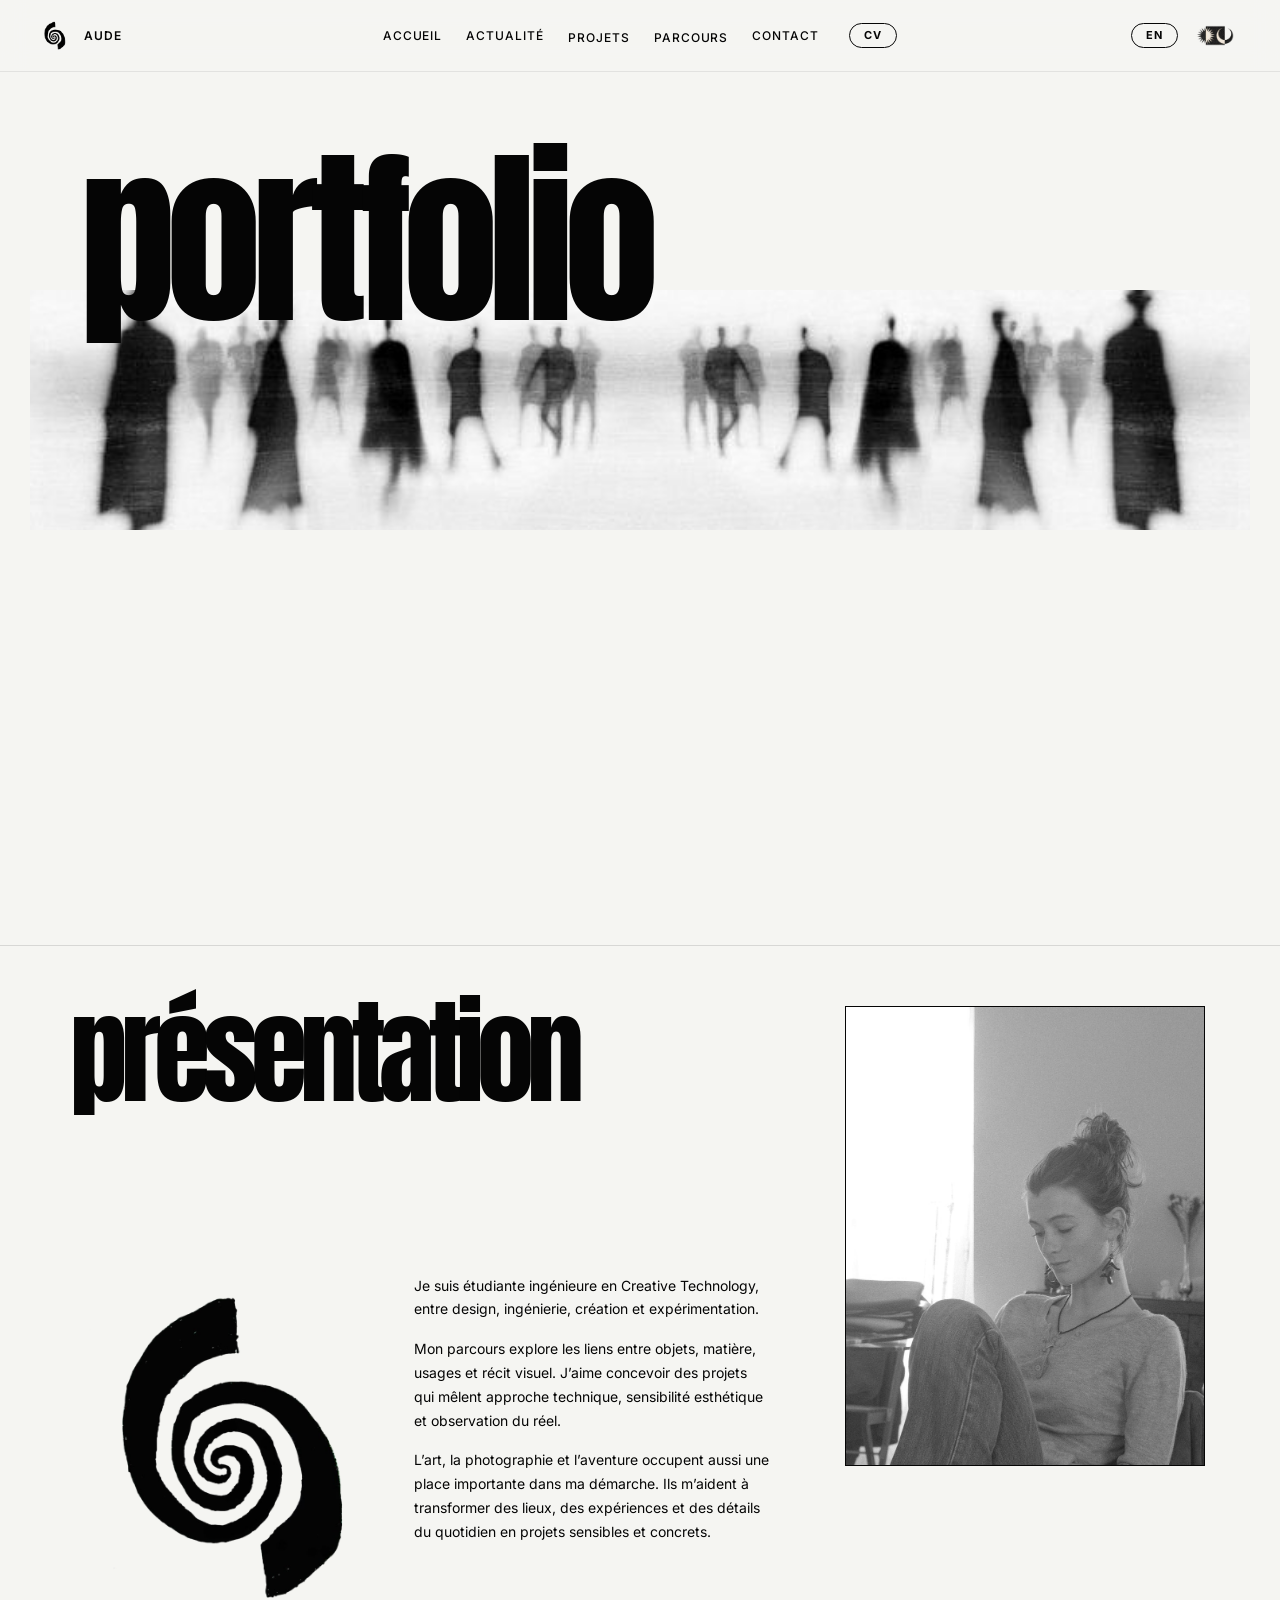
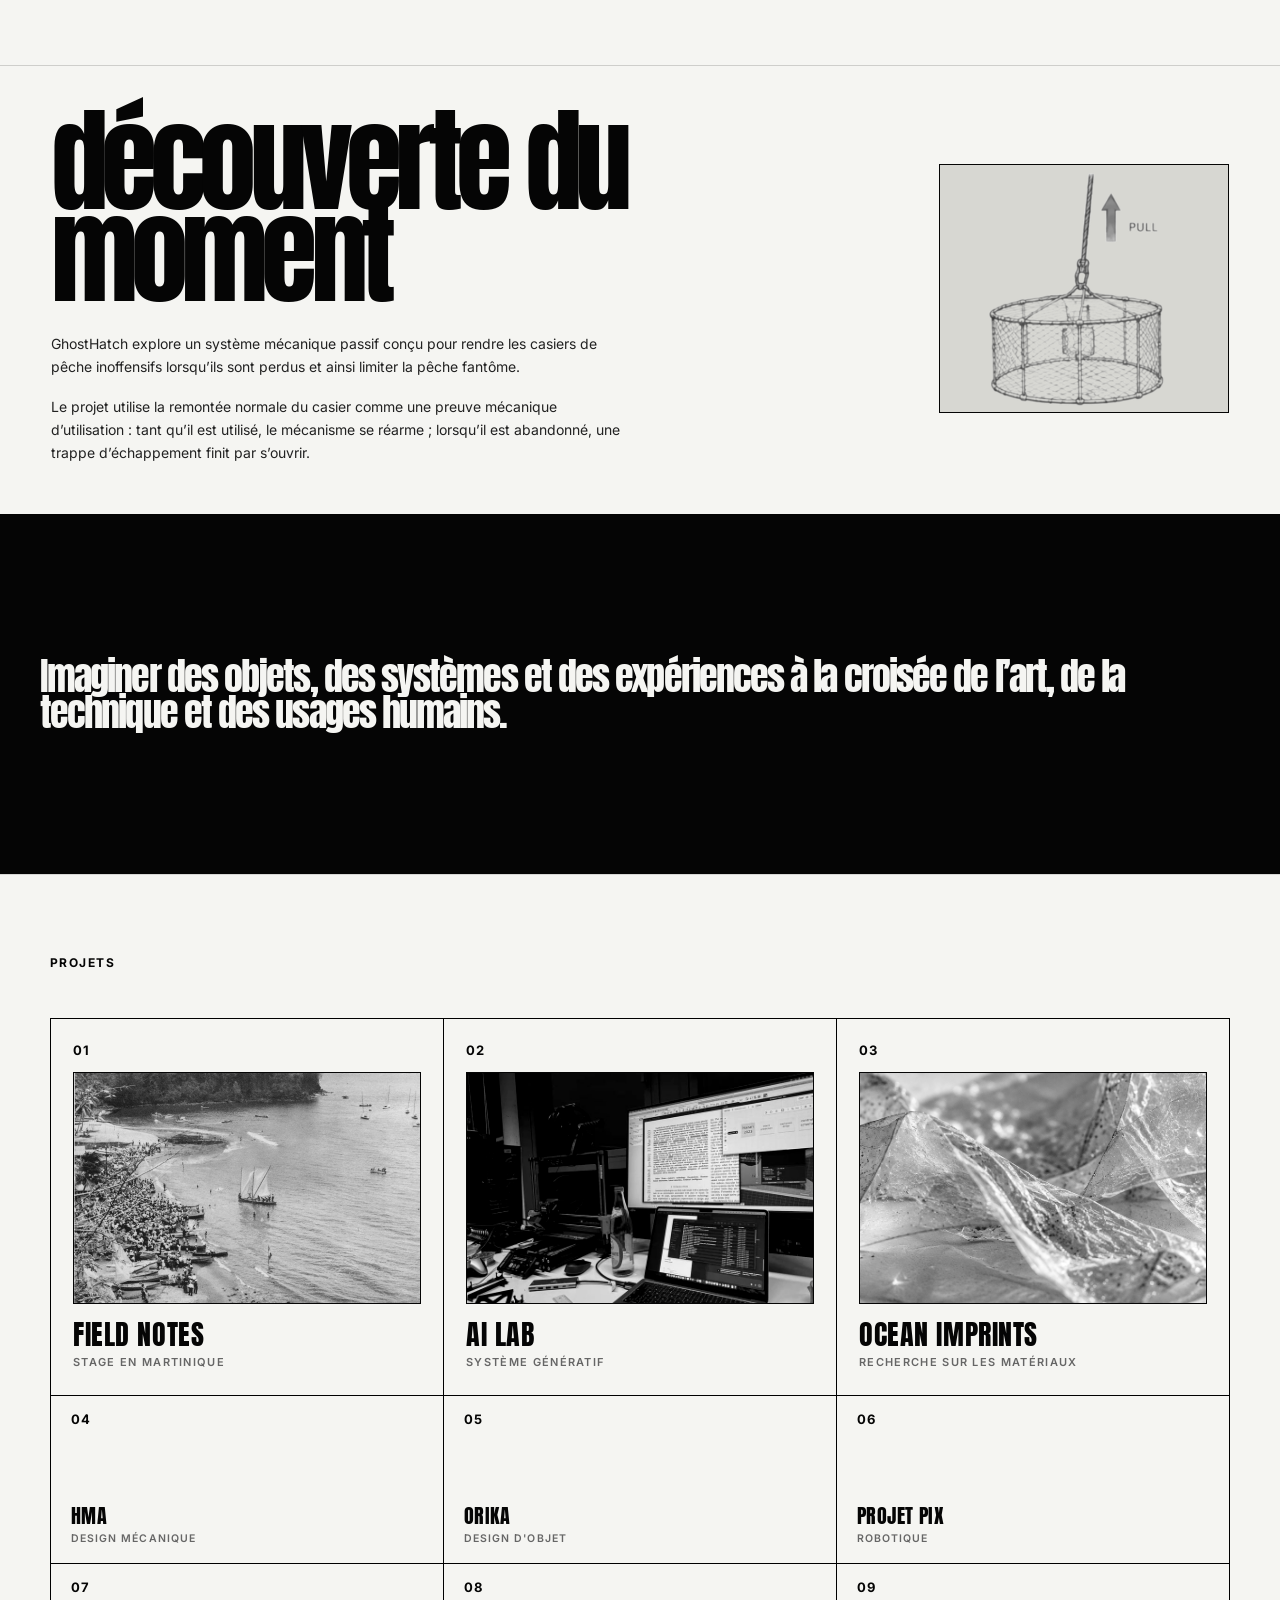
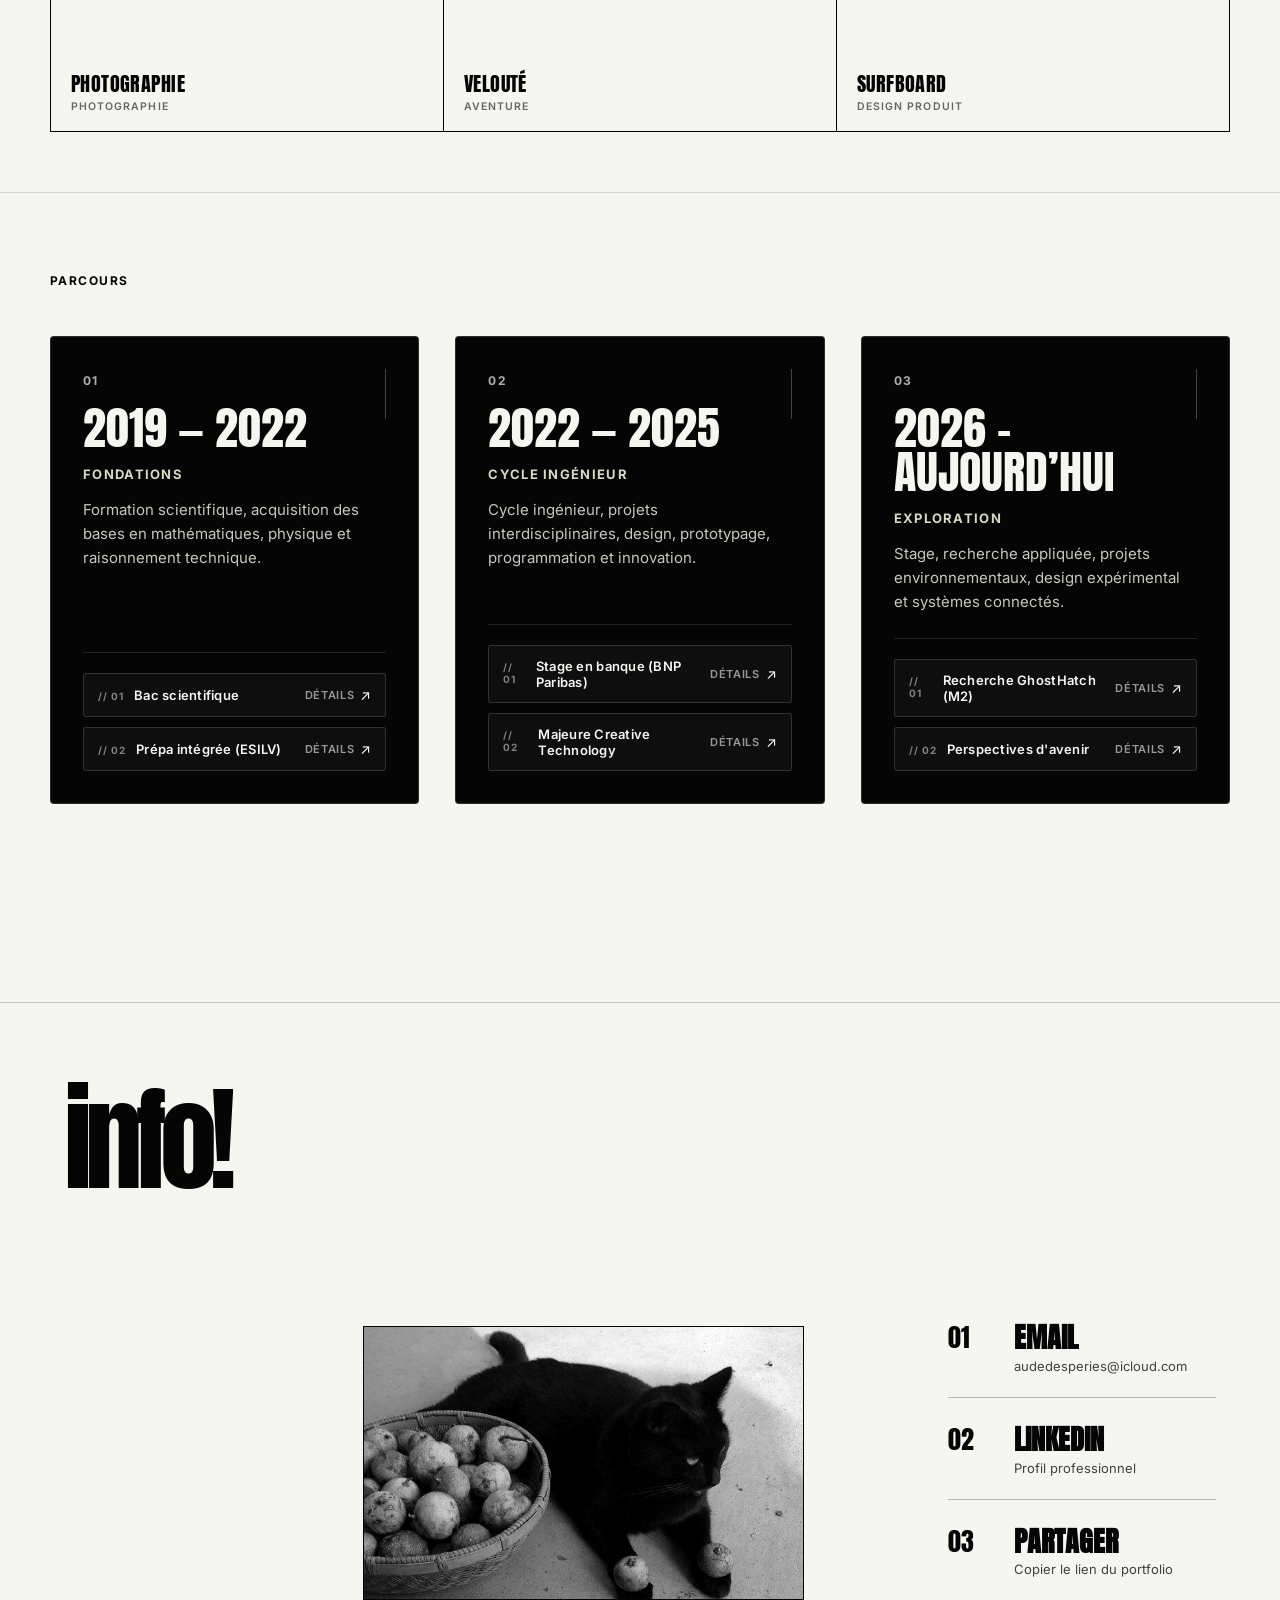
==== commit 48add755: "Mise a jour du portfolio: refonte navigation, bouton CV, switch langue et mode jour/nuit" ====
--- a/index.html
+++ b/index.html
@@ -4,9 +4,7 @@
 <head>
     <meta charset="UTF-8" />
 
-    <div class="header-left">Aude — Portfolio</div>
-
-    <meta name="viewport" content="width=device-width, initial-scale=1.0" />
+    <meta name="viewport" content="width=device-width, initial-scale=1.0, viewport-fit=cover" />
 
     <title>Portfolio — Aude</title>
 
@@ -19,36 +17,57 @@
     <link href="https://fonts.googleapis.com/css2?family=Anton&family=Inter:wght@300;400;500;600&display=swap"
         rel="stylesheet">
 
-    <link rel="stylesheet" href="style.css" />
+    <meta name="color-scheme" content="light dark" />
+    <link rel="preload" as="image" href="assets/images/hero1.jpg" />
+    <script>
+        (function() {
+            try {
+                var t = localStorage.getItem("portfolioTheme");
+                if (t === "dark") {
+                    document.documentElement.setAttribute("data-theme", "dark");
+                    document.documentElement.classList.add("theme-dark");
+                }
+            } catch(e) {}
+        })();
+    </script>
+    <link rel="stylesheet" href="style.css?v=31" />
 </head>
 
 
 
 <body>
+    <a href="#accueil" class="skip-link" data-i18n="a11y.skip">Passer au contenu principal</a>
+
 
     <!-- HEADER -->
     <header class="top-header">
 
         <div class="header-left mobile-portfolio-zone">
-            <span class="desktop-portfolio-text">Aude — Portfolio</span>
+            <button type="button" class="header-logo-btn scroll-top-btn" aria-label="Retour en haut de page" title="Retour en haut">
+                <img src="assets/images/langue.png" data-light-src="assets/images/langue.png" data-dark-src="assets/images/langue1.jpeg" alt="Logo Aude Portfolio" class="header-logo-img langue-toggle-img">
+            </button>
+
+            <span class="desktop-portfolio-text">Aude</span>
 
             <button class="mobile-portfolio-button" type="button" aria-expanded="false"
                 aria-controls="mobilePortfolioMenu">
-                Aude — Portfolio
+                Aude
             </button>
 
             <div class="mobile-portfolio-menu" id="mobilePortfolioMenu">
                 <a href="#accueil" class="mobile-menu-home">Portfolio / Accueil</a>
+                <a href="assets/CV_Aude_Desperies.pdf" target="_blank" rel="noopener noreferrer" class="mobile-menu-cv" data-i18n="nav.cv.full">Mon CV (PDF)</a>
 
                 <span>Projets</span>
-                <a href="pages/ocean-imprints.html">Ocean Imprints</a>
-                <a href="pages/hma.html">How to Make Almost Anything</a>
-                <a href="pages/projet-pix.html">Projet Pix</a>
-                <a href="pages/veloute.html">Velouté</a>
-                <a href="pages/mission-martinique.html">Martinique</a>
-                <a href="pages/photographie.html">Photographie</a>
-                <a href="pages/surfboard.html">Surfboard</a>
-                <a href="pages/orika-design.html">Orika</a>
+                <a href="pages/mission-martinique.html">01 — Field Notes</a>
+                <a href="pages/ai-lab.html">02 — AI Lab</a>
+                <a href="pages/ocean-imprints.html">03 — Ocean Imprints</a>
+                <a href="pages/hma.html">04 — How to Make Almost Anything</a>
+                <a href="pages/orika-design.html">05 — Orika</a>
+                <a href="pages/projet-pix.html">06 — Projet Pix</a>
+                <a href="pages/photographie.html">07 — Photographie</a>
+                <a href="pages/veloute.html">08 — Velouté</a>
+                <a href="pages/surfboard.html">09 — Surfboard</a>
 
                 <span>Navigation</span>
                 <a href="#parcours">Parcours</a>
@@ -60,6 +79,7 @@
 
         <nav class="main-nav">
             <a href="#accueil" data-i18n="nav.home">Accueil</a>
+            <a href="#apropos" data-i18n="nav.news">Actualité</a>
 
             <div class="nav-item project-menu">
                 <a href="#projets" data-i18n="nav.projects">Projets</a>
@@ -67,22 +87,23 @@
                 <div class="mega-menu">
                     <div class="mega-column">
                         <h3 data-i18n="menu.school">École</h3>
+                        <a href="pages/ai-lab.html">AI Lab</a>
                         <a href="pages/ocean-imprints.html">Ocean Imprints</a>
                         <a href="pages/hma.html">How to Make Almost Anything</a>
-                        <a href="pages/projet-pix.html">Projet Pix</a>
-                    </div>
-
-                    <div class="mega-column">
-                        <h3 data-i18n="menu.adventure">Aventure</h3>
-                        <a href="pages/veloute.html">Velouté</a>
-                        <a href="pages/mission-martinique.html">Martinique</a>
                     </div>
 
                     <div class="mega-column">
                         <h3 data-i18n="menu.creation">Création</h3>
+                        <a href="pages/orika-design.html">Orika</a>
+                        <a href="pages/surfboard.html">Surfboard</a>
+                        <a href="pages/projet-pix.html">Projet Pix</a>
+                    </div>
+
+                    <div class="mega-column">
+                        <h3 data-i18n="menu.exploration">Exploration</h3>
+                        <a href="pages/mission-martinique.html">Field Notes</a>
+                        <a href="pages/veloute.html">Velouté</a>
                         <a href="pages/photographie.html">Photographie</a>
-                        <a href="pages/surfboard.html">Surfboard</a>
-                        <a href="pages/orika-design.html">Orika</a>
                     </div>
                 </div>
             </div>
@@ -106,21 +127,21 @@
                 </div>
             </div>
 
-            <a href="#apropos" data-i18n="nav.news">Actualité</a>
             <a href="#contact" data-i18n="nav.contact">Contact</a>
+
+            <a href="assets/CV_Aude_Desperies.pdf" class="cv-button" target="_blank" rel="noopener noreferrer" aria-label="Consulter mon CV">
+                <span data-i18n="nav.cv">CV</span>
+            </a>
         </nav>
 
         <div class="header-right">
-            <div class="language-menu-container">
-                <button class="language-logo-button" type="button" aria-label="Changer la langue">
-                    <img src="assets/images/langue.png" alt="">
-                </button>
-
-                <div class="language-menu">
-                    <button type="button" data-set-lang="fr">Français</button>
-                    <button type="button" data-set-lang="en">English</button>
-                </div>
-            </div>
+            <button type="button" class="lang-switch-btn" id="langSwitchBtn" aria-label="Passer en anglais (EN)" title="English">
+                <span class="lang-switch-text">EN</span>
+            </button>
+
+            <button type="button" class="theme-toggle-btn" id="themeToggleBtn" aria-label="Basculer le mode jour/nuit" title="Mode jour / nuit">
+                <img src="assets/images/jour-nuit.png" alt="Mode jour / nuit" class="theme-toggle-img">
+            </button>
         </div>
 
 
@@ -150,7 +171,7 @@
 
 
             <div class="about-small-image">
-                <img src="assets/images/langue.png" alt="Portrait secondaire de Aude">
+                <img src="assets/images/langue.png" data-light-src="assets/images/langue.png" data-dark-src="assets/images/langue1.jpeg" alt="Illustration langue" width="736" height="732" class="langue-toggle-img">
             </div>
             <div class="about-text-block">
                 <p data-i18n="about.text.1">
@@ -177,6 +198,30 @@
 
             
 
+        </section>
+
+        <!-- ACTUALITÉ -->
+        <section class="news-editorial-section" id="apropos">
+            <div class="news-title">
+                <h2 data-i18n="news.title">découverte du moment</h2>
+            </div>
+
+            <div class="news-text">
+                <p data-i18n="news.text.1">
+                    GhostHatch explore un système mécanique passif conçu pour rendre les casiers 
+                    de pêche inoffensifs lorsqu’ils sont perdus et ainsi limiter la pêche fantôme.
+                </p>
+
+                <p data-i18n="news.text.2">
+                    Le projet utilise la remontée normale du casier comme une preuve mécanique 
+                    d’utilisation : tant qu’il est utilisé, le mécanisme se réarme ; lorsqu’il est 
+                    abandonné, une trappe d’échappement finit par s’ouvrir.
+                </p>
+            </div>
+
+            <div class="news-feature-image">
+                <img src="assets/images/ghost.png" alt="Image d’actualité du portfolio">
+            </div>
         </section>
 
 
@@ -188,125 +233,296 @@
             </h2>
         </section>
 
-        <!-- BOUTONS PROJETS -->
+                                <!-- BOUTONS PROJETS -->
         <section class="content-section" id="projets">
-            <p class="section-label" data-i18n="projects.label"> Projets</p>
+            <p class="section-label" data-i18n="projects.label">Projets</p>
 
             <div class="project-grid">
-                <a href="pages/ocean-imprints.html" class="project-card">
-                    <span>01</span>
-                    <h3>Ocean Imprints</h3>
-                    <p data-i18n="category.school">École</p>
-                </a>
-
-                <a href="pages/photographie.html" class="project-card">
-                    <span>02</span>
-                    <h3>Photographie</h3>
-                    <p data-i18n="category.creation">Creation</p>
-                </a>
-
-                <a href="pages/veloute.html" class="project-card">
-                    <span>03</span>
-                    <h3>VeloutÉ</h3>
-                    <p data-i18n="category.adventure">Aventure</p>
-                </a>
-
-                <a href="pages/hma.html" class="project-card">
-                    <span>04</span>
-                    <h3>HMA</h3>
-                    <p data-i18n="category.school">École</p>
-                </a>
-
-                <a href="pages/mission-martinique.html" class="project-card">
-                    <span>05</span>
-                    <h3>Martinique</h3>
-                    <p data-i18n="category.adventure">Aventure</p>
-                </a>
-
-                <a href="pages/surfboard.html" class="project-card">
-                    <span>06</span>
-                    <h3>SurfBoard</h3>
-                    <p data-i18n="category.creation">Creation</p>
-                </a>
-
-                <a href="pages/projet-pix.html" class="project-card">
-                    <span>07</span>
-                    <h3>Projet Pix</h3>
-                    <p data-i18n="category.school">École</p>
-                </a>
-
-                <a href="pages/orika-design.html" class="project-card">
-                    <span>08</span>
-                    <h3>Orika</h3>
-                    <p data-i18n="category.creation">Creation</p>
+                <!-- 01 : Martinique (Ligne 1 - Photo directement visible) -->
+                <a href="pages/mission-martinique.html" class="project-card project-card--featured">
+                    <div class="project-card-header">
+                        <span class="project-card-number">01</span>
+                        <span class="project-card-arrow" aria-hidden="true">↗</span>
+                    </div>
+                    <div class="project-card-media">
+                        <img src="assets/images/martinique_home.jpg" alt="Aperçu Field Notes" loading="lazy">
+                    </div>
+                    <div class="project-card-meta">
+                        <h3 class="project-card-title">Field Notes</h3>
+                        <p class="project-card-sub" data-i18n="project.1.meta">Stage en Martinique</p>
+                    </div>
+                </a>
+
+                <!-- 02 : AI Lab (Ligne 1 - Photo directement visible) -->
+                <a href="pages/ai-lab.html" class="project-card project-card--featured">
+                    <div class="project-card-header">
+                        <span class="project-card-number">02</span>
+                        <span class="project-card-arrow" aria-hidden="true">↗</span>
+                    </div>
+                    <div class="project-card-media">
+                        <img src="assets/images/ia_home.jpg" alt="Aperçu AI Lab" loading="lazy">
+                    </div>
+                    <div class="project-card-meta">
+                        <h3 class="project-card-title">AI Lab</h3>
+                        <p class="project-card-sub" data-i18n="project.2.meta">Système génératif</p>
+                    </div>
+                </a>
+
+                <!-- 03 : Ocean Imprints (Ligne 1 - Photo directement visible) -->
+                <a href="pages/ocean-imprints.html" class="project-card project-card--featured">
+                    <div class="project-card-header">
+                        <span class="project-card-number">03</span>
+                        <span class="project-card-arrow" aria-hidden="true">↗</span>
+                    </div>
+                    <div class="project-card-media">
+                        <img src="assets/images/ocean_imprints_home.png" alt="Aperçu Ocean Imprints" loading="lazy">
+                    </div>
+                    <div class="project-card-meta">
+                        <h3 class="project-card-title">Ocean Imprints</h3>
+                        <p class="project-card-sub" data-i18n="project.3.meta">Recherche sur les matériaux</p>
+                    </div>
+                </a>
+
+                <!-- 04 : HMA (Ligne 2 - 4 photos au survol) -->
+                <a href="pages/hma.html" class="project-card project-card--hover-reveal">
+                    <div class="project-card-hover-gallery" aria-hidden="true">
+                        <div class="project-card-hover-thumb"><img src="assets/images/hma-01.jpg" alt="" loading="lazy"></div>
+                        <div class="project-card-hover-thumb"><img src="assets/images/hma-02.png" alt="" loading="lazy"></div>
+                        <div class="project-card-hover-thumb"><img src="assets/images/hma-03.png" alt="" loading="lazy"></div>
+                        <div class="project-card-hover-thumb"><img src="assets/images/hma-04.jpeg" alt="" loading="lazy"></div>
+                    </div>
+                    <div class="project-card-inner">
+                        <div class="project-card-header">
+                            <span class="project-card-number">04</span>
+                            <span class="project-card-arrow" aria-hidden="true">↗</span>
+                        </div>
+                        <div class="project-card-meta">
+                            <h3 class="project-card-title">HMA</h3>
+                            <p class="project-card-sub" data-i18n="project.4.meta">Design mécanique</p>
+                        </div>
+                    </div>
+                </a>
+
+                <!-- 05 : Orika (Ligne 2 - 4 photos au survol) -->
+                <a href="pages/orika-design.html" class="project-card project-card--hover-reveal">
+                    <div class="project-card-hover-gallery" aria-hidden="true">
+                        <div class="project-card-hover-thumb"><img src="assets/images/orika-01.jpeg" alt="" loading="lazy"></div>
+                        <div class="project-card-hover-thumb"><img src="assets/images/hero.jpeg" alt="" loading="lazy"></div>
+                        <div class="project-card-hover-thumb"><img src="assets/images/orika-03.jpeg" alt="" loading="lazy"></div>
+                        <div class="project-card-hover-thumb"><img src="assets/images/orika-04.png" alt="" loading="lazy"></div>
+                    </div>
+                    <div class="project-card-inner">
+                        <div class="project-card-header">
+                            <span class="project-card-number">05</span>
+                            <span class="project-card-arrow" aria-hidden="true">↗</span>
+                        </div>
+                        <div class="project-card-meta">
+                            <h3 class="project-card-title">Orika</h3>
+                            <p class="project-card-sub" data-i18n="project.5.meta">Design d'objet</p>
+                        </div>
+                    </div>
+                </a>
+
+                <!-- 06 : Projet Pix (Ligne 2 - 4 photos au survol) -->
+                <a href="pages/projet-pix.html" class="project-card project-card--hover-reveal">
+                    <div class="project-card-hover-gallery" aria-hidden="true">
+                        <div class="project-card-hover-thumb"><img src="assets/images/pix-01.jpeg" alt="" loading="lazy"></div>
+                        <div class="project-card-hover-thumb"><img src="assets/images/pix-02.jpeg" alt="" loading="lazy"></div>
+                        <div class="project-card-hover-thumb"><img src="assets/images/pix-03.jpeg" alt="" loading="lazy"></div>
+                        <div class="project-card-hover-thumb"><img src="assets/images/pix-04.jpeg" alt="" loading="lazy"></div>
+                    </div>
+                    <div class="project-card-inner">
+                        <div class="project-card-header">
+                            <span class="project-card-number">06</span>
+                            <span class="project-card-arrow" aria-hidden="true">↗</span>
+                        </div>
+                        <div class="project-card-meta">
+                            <h3 class="project-card-title">Projet Pix</h3>
+                            <p class="project-card-sub" data-i18n="project.6.meta">Robotique</p>
+                        </div>
+                    </div>
+                </a>
+
+                <!-- 07 : Photographie (Ligne 3 - 4 photos au survol) -->
+                <a href="pages/photographie.html" class="project-card project-card--hover-reveal">
+                    <div class="project-card-hover-gallery" aria-hidden="true">
+                        <div class="project-card-hover-thumb"><img src="assets/images/photo-01.jpeg" alt="" loading="lazy"></div>
+                        <div class="project-card-hover-thumb"><img src="assets/images/photo-02.jpeg" alt="" loading="lazy"></div>
+                        <div class="project-card-hover-thumb"><img src="assets/images/photo-03.jpeg" alt="" loading="lazy"></div>
+                        <div class="project-card-hover-thumb"><img src="assets/images/photo-04.jpeg" alt="" loading="lazy"></div>
+                    </div>
+                    <div class="project-card-inner">
+                        <div class="project-card-header">
+                            <span class="project-card-number">07</span>
+                            <span class="project-card-arrow" aria-hidden="true">↗</span>
+                        </div>
+                        <div class="project-card-meta">
+                            <h3 class="project-card-title">Photographie</h3>
+                            <p class="project-card-sub" data-i18n="project.7.meta">Photographie</p>
+                        </div>
+                    </div>
+                </a>
+
+                <!-- 08 : Velouté (Ligne 3 - 4 photos au survol) -->
+                <a href="pages/veloute.html" class="project-card project-card--hover-reveal">
+                    <div class="project-card-hover-gallery" aria-hidden="true">
+                        <div class="project-card-hover-thumb"><img src="assets/images/velo-01.jpeg" alt="" loading="lazy"></div>
+                        <div class="project-card-hover-thumb"><img src="assets/images/velo-02.jpeg" alt="" loading="lazy"></div>
+                        <div class="project-card-hover-thumb"><img src="assets/images/velo-03.jpeg" alt="" loading="lazy"></div>
+                        <div class="project-card-hover-thumb"><img src="assets/images/velo-04.png" alt="" loading="lazy"></div>
+                    </div>
+                    <div class="project-card-inner">
+                        <div class="project-card-header">
+                            <span class="project-card-number">08</span>
+                            <span class="project-card-arrow" aria-hidden="true">↗</span>
+                        </div>
+                        <div class="project-card-meta">
+                            <h3 class="project-card-title">Velouté</h3>
+                            <p class="project-card-sub" data-i18n="project.8.meta">Aventure</p>
+                        </div>
+                    </div>
+                </a>
+
+                <!-- 09 : Surfboard (Ligne 3 - 4 photos au survol) -->
+                <a href="pages/surfboard.html" class="project-card project-card--hover-reveal">
+                    <div class="project-card-hover-gallery" aria-hidden="true">
+                        <div class="project-card-hover-thumb"><img src="assets/images/surf-01.jpg" alt="" loading="lazy"></div>
+                        <div class="project-card-hover-thumb"><img src="assets/images/surf-02.jpeg" alt="" loading="lazy"></div>
+                        <div class="project-card-hover-thumb"><img src="assets/images/surf-03.jpeg" alt="" loading="lazy"></div>
+                        <div class="project-card-hover-thumb"><img src="assets/images/surf-04.jpeg" alt="" loading="lazy"></div>
+                    </div>
+                    <div class="project-card-inner">
+                        <div class="project-card-header">
+                            <span class="project-card-number">09</span>
+                            <span class="project-card-arrow" aria-hidden="true">↗</span>
+                        </div>
+                        <div class="project-card-meta">
+                            <h3 class="project-card-title">Surfboard</h3>
+                            <p class="project-card-sub" data-i18n="project.9.meta">Design produit</p>
+                        </div>
+                    </div>
                 </a>
             </div>
         </section>
 
-        <!-- PARCOURS -->
+                                <!-- PARCOURS -->
         <section class="content-section" id="parcours">
             <p class="section-label" data-i18n="path.label">Parcours</p>
             <div class="timeline-grid">
+                <!-- 01 : 2019 — 2022 -->
                 <div class="timeline-card">
-                    <span class="timeline-number">01</span>
-                    <h3>2019 — 2022</h3>
-                    <h4 data-i18n="path.1.subtitle">Fondations</h4>
-                    <p data-i18n="path.1.text">
-                        Formation scientifique, acquisition des bases en mathématiques,
-                        physique et raisonnement technique.
-                    </p>
-                </div>
-
+                    <div class="timeline-card-main">
+                        <span class="timeline-number">01</span>
+                        <h3>2019 — 2022</h3>
+                        <h4 data-i18n="path.1.subtitle">Fondations</h4>
+                        <p data-i18n="path.1.text">
+                            Formation scientifique, acquisition des bases en mathématiques,
+                            physique et raisonnement technique.
+                        </p>
+                    </div>
+
+                    <div class="timeline-subitems">
+                        <button type="button" class="timeline-subitem-btn" data-modal-key="bac" aria-haspopup="dialog">
+                            <span class="timeline-subitem-label">
+                                <span class="timeline-subitem-index">// 01</span>
+                                <span class="timeline-subitem-title" data-i18n="path.1.sub.1.title">Bac scientifique</span>
+                            </span>
+                            <span class="timeline-subitem-action">
+                                <span class="timeline-subitem-hint" data-i18n="path.modal.open">Détails</span>
+                                <span class="timeline-subitem-arrow" aria-hidden="true">↗</span>
+                            </span>
+                        </button>
+
+                        <button type="button" class="timeline-subitem-btn" data-modal-key="prepa" aria-haspopup="dialog">
+                            <span class="timeline-subitem-label">
+                                <span class="timeline-subitem-index">// 02</span>
+                                <span class="timeline-subitem-title" data-i18n="path.1.sub.2.title">Prépa intégrée (ESILV)</span>
+                            </span>
+                            <span class="timeline-subitem-action">
+                                <span class="timeline-subitem-hint" data-i18n="path.modal.open">Détails</span>
+                                <span class="timeline-subitem-arrow" aria-hidden="true">↗</span>
+                            </span>
+                        </button>
+                    </div>
+                </div>
+
+                <!-- 02 : 2022 — 2025 -->
                 <div class="timeline-card">
-                    <span class="timeline-number">02</span>
-                    <h3>2022 — 2025</h3>
-                    <h4 data-i18n="path.2.subtitle">Cycle ingénieur</h4>
-                    <p data-i18n="path.2.text">
-                        Cycle ingénieur, projets interdisciplinaires, design, prototypage,
-                        programmation et innovation.
-                    </p>
-                </div>
-
+                    <div class="timeline-card-main">
+                        <span class="timeline-number">02</span>
+                        <h3>2022 — 2025</h3>
+                        <h4 data-i18n="path.2.subtitle">Cycle ingénieur</h4>
+                        <p data-i18n="path.2.text">
+                            Cycle ingénieur, immersion bancaire, prototypage, design interactif
+                            et innovation technologique.
+                        </p>
+                    </div>
+
+                    <div class="timeline-subitems">
+                        <button type="button" class="timeline-subitem-btn" data-modal-key="bnp" aria-haspopup="dialog">
+                            <span class="timeline-subitem-label">
+                                <span class="timeline-subitem-index">// 01</span>
+                                <span class="timeline-subitem-title" data-i18n="path.2.sub.bnp.title">Stage en banque (BNP Paribas)</span>
+                            </span>
+                            <span class="timeline-subitem-action">
+                                <span class="timeline-subitem-hint" data-i18n="path.modal.open">Détails</span>
+                                <span class="timeline-subitem-arrow" aria-hidden="true">↗</span>
+                            </span>
+                        </button>
+
+                        <button type="button" class="timeline-subitem-btn" data-modal-key="ct" aria-haspopup="dialog">
+                            <span class="timeline-subitem-label">
+                                <span class="timeline-subitem-index">// 02</span>
+                                <span class="timeline-subitem-title" data-i18n="path.2.sub.ct.title">Majeure Creative Technology</span>
+                            </span>
+                            <span class="timeline-subitem-action">
+                                <span class="timeline-subitem-hint" data-i18n="path.modal.open">Détails</span>
+                                <span class="timeline-subitem-arrow" aria-hidden="true">↗</span>
+                            </span>
+                        </button>
+                    </div>
+                </div>
+
+                <!-- 03 : 2026 - Aujourd'hui -->
                 <div class="timeline-card">
-                    <span class="timeline-number">03</span>
-                    <h3 data-i18n="path.3.title">2026 - Aujourd'hui</h3>
-                    <h4 data-i18n="path.3.subtitle">Exploration</h4>
-                    <p data-i18n="path.3.text">
-                        Stage, recherche appliquée, projets environnementaux,
-                        design expérimental et systèmes connectés.
-                    </p>
+                    <div class="timeline-card-main">
+                        <span class="timeline-number">03</span>
+                        <h3 data-i18n="path.3.title">2026 - Aujourd'hui</h3>
+                        <h4 data-i18n="path.3.subtitle">Exploration</h4>
+                        <p data-i18n="path.3.text">
+                            Stage, recherche appliquée, projets environnementaux,
+                            design expérimental et systèmes connectés.
+                        </p>
+                    </div>
+
+                    <div class="timeline-subitems">
+                        <button type="button" class="timeline-subitem-btn" data-modal-key="ghost" aria-haspopup="dialog">
+                            <span class="timeline-subitem-label">
+                                <span class="timeline-subitem-index">// 01</span>
+                                <span class="timeline-subitem-title" data-i18n="path.3.sub.1.title">Recherche GhostHatch (M2)</span>
+                            </span>
+                            <span class="timeline-subitem-action">
+                                <span class="timeline-subitem-hint" data-i18n="path.modal.open">Détails</span>
+                                <span class="timeline-subitem-arrow" aria-hidden="true">↗</span>
+                            </span>
+                        </button>
+
+                        <button type="button" class="timeline-subitem-btn" data-modal-key="avenir" aria-haspopup="dialog">
+                            <span class="timeline-subitem-label">
+                                <span class="timeline-subitem-index">// 02</span>
+                                <span class="timeline-subitem-title" data-i18n="path.3.sub.3.title">Perspectives d'avenir</span>
+                            </span>
+                            <span class="timeline-subitem-action">
+                                <span class="timeline-subitem-hint" data-i18n="path.modal.open">Détails</span>
+                                <span class="timeline-subitem-arrow" aria-hidden="true">↗</span>
+                            </span>
+                        </button>
+                    </div>
                 </div>
             </div>
         </section>
 
-        <!-- ACTUALITÉ -->
-        <section class="news-editorial-section" id="apropos">
-            <div class="news-title">
-                <h2 data-i18n="news.title">découverte du moment</h2>
-            </div>
-
-            <div class="news-intro">
-                <h3 data-i18n="news.subtitle">ce que j’explore en Master 2</h3>
-                <div class="news-horizontal-arrow"></div>
-            </div>
-
-            <div class="news-text">
-                <p data-i18n="news.text.1">
-                    GhostHatch explore un système mécanique passif conçu pour rendre les casiers 
-                    de pêche inoffensifs lorsqu’ils sont perdus et ainsi limiter la pêche fantôme.
-                </p>
-
-                <p data-i18n="news.text.2">
-                    Le projet utilise la remontée normale du casier comme une preuve mécanique 
-                    d’utilisation : tant qu’il est utilisé, le mécanisme se réarme ; lorsqu’il est 
-                    abandonné, une trappe d’échappement finit par s’ouvrir.
-                </p>
-            </div>
-
-            <div class="news-feature-image">
-                <img src="assets/images/ghost.png" alt="Image d’actualité du portfolio">
-            </div>
-        </section>
+        
 
 
 
@@ -314,7 +530,6 @@
 
         <!-- CONTACT -->
         <section class="contact-info-section" id="contact">
-            <p class="section-label" data-i18n="contact.label">Contact</p>
             <div class="contact-info-title">
                 <h2 data-i18n="contact.title">Info!</h2>
             </div>
@@ -340,21 +555,46 @@
                         <p data-i18n="contact.linkedin.text">Profil professionnel</p>
                     </div>
                 </a>
-                <a href="https://www.instagram.com/audetrikay/" class="contact-info-row" target="_blank"
-                    rel="noopener noreferrer">
+                <button type="button" class="contact-info-row contact-share-btn" id="sharePortfolioBtn"
+                    aria-label="Partager le portfolio">
                     <span class="contact-index">03</span>
                     <div>
-                        <h3>Instagram</h3>
-                        <p data-i18n="contact.instagram.text">Création & projets</p>
-                    </div>
-                </a>
+                        <h3 data-i18n="contact.share.title">Partager</h3>
+                        <p id="shareStatusText" data-i18n="contact.share.text">Copier le lien du portfolio</p>
+                    </div>
+                </button>
             </div>
         </section>
 
+        <!-- MODAL PARCOURS (Petite fenêtre de détails éditoriale) -->
+        <div id="timelineModal" class="timeline-modal" role="dialog" aria-modal="true" aria-hidden="true">
+            <div class="timeline-modal-backdrop" data-close-modal></div>
+            <div class="timeline-modal-dialog">
+                <div class="timeline-modal-header">
+                    <div class="timeline-modal-meta">
+                        <span class="timeline-modal-period" id="modalPeriod"></span>
+                        <span class="timeline-modal-tag" id="modalTag"></span>
+                    </div>
+                    <button type="button" class="timeline-modal-close" data-close-modal aria-label="Fermer la fenêtre">
+                        <span aria-hidden="true">✕</span>
+                    </button>
+                </div>
+                <div class="timeline-modal-body">
+                    <h3 class="timeline-modal-title" id="modalTitle"></h3>
+                    <p class="timeline-modal-detail" id="modalDetail"></p>
+                    <div class="timeline-modal-tags" id="modalTags"></div>
+                </div>
+                <div class="timeline-modal-footer">
+                    <button type="button" class="timeline-modal-dismiss-btn" data-close-modal>
+                        <span data-i18n="path.modal.close">Fermer ✕</span>
+                    </button>
+                </div>
+            </div>
+        </div>
 
     </main>
 
-    <script src="script.js"></script>
+    <script src="script.js?v=22"></script>
 </body>
 
 </html>
--- a/style.css
+++ b/style.css
@@ -10,6 +10,8 @@
 
 html {
   scroll-behavior: smooth;
+  -webkit-text-size-adjust: 100%;
+  -webkit-tap-highlight-color: transparent;
 }
 
 body {
@@ -27,6 +29,51 @@
   color: inherit;
 }
 
+
+
+/* =========================================================
+   ACCESSIBILITÉ : SKIP LINK & FOCUS VISIBLE
+========================================================= */
+
+.skip-link {
+  position: fixed;
+  top: -120px;
+  left: 24px;
+  background: #050505;
+  color: #f5f5f2;
+  padding: 12px 22px;
+  font-size: 12px;
+  font-weight: 700;
+  text-transform: uppercase;
+  letter-spacing: 0.1em;
+  z-index: 99999;
+  border-radius: 999px;
+  text-decoration: none;
+  transition: top 0.25s ease;
+  box-shadow: 0 4px 20px rgba(0, 0, 0, 0.3);
+}
+
+.skip-link:focus {
+  top: 20px;
+  outline: 2px solid #050505;
+  outline-offset: 3px;
+}
+
+:focus-visible {
+  outline: 2px solid #050505;
+  outline-offset: 3px;
+}
+
+.timeline-card :focus-visible,
+.mega-menu :focus-visible,
+.mobile-portfolio-menu :focus-visible {
+  outline-color: #f5f5f2;
+}
+
+/* Touch targets WCAG conformes */
+.timeline-subitem-btn {
+  min-height: 44px;
+}
 
 /* =========================================================
    HEADER / NAVIGATION
@@ -56,6 +103,42 @@
   letter-spacing: 0.08em;
 }
 
+.header-left {
+  display: flex;
+  align-items: center;
+  gap: 14px;
+}
+
+/* Logo Spirale à gauche : sans contour, même taille (30px), clic retour haut */
+.header-logo-btn {
+  border: none;
+  background: transparent;
+  padding: 0;
+  cursor: pointer;
+  display: inline-flex;
+  align-items: center;
+  justify-content: center;
+  flex-shrink: 0;
+  line-height: 0;
+  box-shadow: none;
+  outline: none;
+}
+
+.header-logo-img {
+  width: 30px;
+  height: 30px;
+  object-fit: contain;
+  display: block;
+  filter: grayscale(100%) contrast(1.25);
+  transition: transform 0.3s ease, opacity 0.25s ease;
+}
+
+.header-logo-btn:hover .header-logo-img,
+.header-logo-btn:focus-visible .header-logo-img {
+  transform: rotate(-12deg) scale(1.12);
+  opacity: 0.75;
+}
+
 .header-right {
   text-align: right;
 }
@@ -85,6 +168,17 @@
   opacity: 0.45;
 }
 
+
+
+/* Affichage zone titre mobile / desktop */
+.desktop-portfolio-text {
+  display: inline;
+}
+
+.mobile-portfolio-button,
+.mobile-portfolio-menu {
+  display: none;
+}
 
 /* =========================================================
    MENUS DÉROULANTS
@@ -160,105 +254,107 @@
 
 
 /* =========================================================
-   LANGUE
+   BOUTON CV (NAVIGATION CENTRALE) & HEADER DROITE (LANGUE + THÈME)
 ========================================================= */
+
+/* Bouton CV dans le menu central (à côté de Contact, contour conservé) */
+.main-nav .cv-button,
+.cv-button {
+  display: inline-flex !important;
+  align-items: center;
+  justify-content: center;
+  padding: 6px 14px;
+  border: 1.5px solid #050505 !important;
+  border-radius: 999px !important;
+  background: transparent !important;
+  color: #050505 !important;
+  text-decoration: none !important;
+  font-family: "Inter", sans-serif;
+  font-size: 11px;
+  font-weight: 700;
+  letter-spacing: 0.1em;
+  text-transform: uppercase;
+  transition: all 0.25s ease;
+  line-height: 1;
+  margin-left: 6px;
+}
+
+.main-nav .cv-button:hover,
+.main-nav .cv-button:focus-visible,
+.cv-button:hover,
+.cv-button:focus-visible {
+  opacity: 1 !important;
+  background: #050505 !important;
+  color: #f5f5f2 !important;
+  transform: translateY(-1px);
+}
+
+/* Zone droite du header */
 .header-right {
   display: flex;
   justify-content: flex-end;
   align-items: center;
-}
-
-/* Conteneur du logo + menu */
-.language-menu-container {
-  position: relative;
-  display: flex;
+  gap: 12px;
+}
+
+/* Bouton Langue : même DA que le bouton CV, switche entre FR et EN */
+.lang-switch-btn {
+  display: inline-flex;
   align-items: center;
   justify-content: center;
-}
-
-/* Bouton logo */
-.language-logo-button {
-  width: 42px;
-  height: 42px;
-  border: none;
+  min-width: 44px;
+  padding: 6px 14px;
+  border: 1.5px solid #050505;
+  border-radius: 999px;
   background: transparent;
-  padding: 0;
+  color: #050505;
+  font-family: "Inter", sans-serif;
+  font-size: 11px;
+  font-weight: 700;
+  letter-spacing: 0.1em;
+  text-transform: uppercase;
   cursor: pointer;
-  display: flex;
+  transition: all 0.25s ease;
+  line-height: 1;
+  flex-shrink: 0;
+}
+
+.lang-switch-btn:hover,
+.lang-switch-btn:focus-visible {
+  background: #050505;
+  color: #f5f5f2;
+  transform: translateY(-1px);
+}
+
+/* Bouton Jour / Nuit dans la barre : sans contour en mode clair, contour blanc en mode sombre */
+.theme-toggle-btn {
+  background: transparent;
+  border: 1.5px solid transparent;
+  border-radius: 999px;
+  padding: 3px 5px;
+  cursor: pointer;
+  display: inline-flex;
   align-items: center;
   justify-content: center;
-}
-
-/* Image du logo */
-.language-logo-button img {
-  width: 30px;
-  height: 30px;
+  transition: transform 0.25s ease, opacity 0.25s ease, border-color 0.25s ease, background 0.25s ease;
+  line-height: 0;
+  flex-shrink: 0;
+  outline: none;
+  box-shadow: none;
+}
+
+.theme-toggle-btn:hover,
+.theme-toggle-btn:focus-visible {
+  transform: scale(1.06);
+  opacity: 0.85;
+}
+
+.theme-toggle-img {
+  width: 38px;
+  height: 22px;
   object-fit: contain;
   display: block;
-  filter: grayscale(100%) contrast(1.25);
-  transition: transform 0.25s ease, opacity 0.25s ease;
-}
-
-.language-menu-container:hover .language-logo-button img {
-  transform: rotate(-8deg) scale(1.12);
-  opacity: 0.75;
-}
-
-/* Petite zone invisible pour pouvoir descendre vers le menu */
-.language-menu-container::after {
-  content: "";
-  position: absolute;
-  top: 100%;
-  right: -20px;
-  width: 120px;
-  height: 28px;
-}
-
-/* Menu langue */
-.language-menu {
-  position: absolute;
-  top: 42px;
-  right: 0;
-  width: 150px;
-  padding: 18px;
-  background: #050505;
-  color: #f5f5f2;
-  display: flex;
-  flex-direction: column;
-  gap: 12px;
-  opacity: 0;
-  pointer-events: none;
-  transform: translateY(8px);
-  transition: 0.25s ease;
-  z-index: 3000;
-}
-
-.language-menu-container:hover .language-menu,
-.language-menu-container:focus-within .language-menu {
-  opacity: 1;
-  pointer-events: auto;
-  transform: translateY(0);
-}
-
-/* Boutons Français / English */
-.language-menu button {
-  background: transparent;
-  border: none;
-  color: #f5f5f2;
-  font-family: "Inter", sans-serif;
-  font-size: 12px;
-  font-weight: 600;
-  letter-spacing: 0.12em;
-  text-transform: uppercase;
-  text-align: left;
-  cursor: pointer;
-  opacity: 0.75;
-  transition: 0.25s ease;
-}
-
-.language-menu button:hover {
-  opacity: 1;
-  transform: translateX(6px);
+  border-radius: 999px;
 }
 
 
@@ -299,6 +395,8 @@
   background: #b8b8b3;
   overflow: hidden;
   z-index: 1;
+  border: none;
+  box-sizing: border-box;
 }
 
 .hero-photo-placeholder {
@@ -308,12 +406,27 @@
   background-size: cover;
   background-position: center;
   background-repeat: no-repeat;
+  transition: background-image 0.25s ease;
+}
+
+[data-theme="dark"] .hero-photo-placeholder,
+.theme-dark .hero-photo-placeholder {
+  background-image: url("assets/images/hero1.jpg");
 }
 
 
 /* =========================================================
    SECTIONS GÉNÉRALES
 ========================================================= */
+
+#projets,
+#accueil,
+#about-me,
+#apropos,
+#parcours,
+#contact {
+  scroll-margin-top: 84px;
+}
 
 .content-section {
   min-height: 90vh;
@@ -377,14 +490,23 @@
 
 .about-small-image {
   grid-area: small;
-  width: min(280px, 100%);
-  aspect-ratio: 1 / 1;
+  width: min(340px, 100%);
+  max-width: 340px;
+  aspect-ratio: 736 / 732;
   align-self: end;
-  overflow: hidden;
+  overflow: visible;
   transform: translate(25px, -10px);
 }
 
-.about-small-image img,
+.about-small-image img {
+  width: 100%;
+  height: 100%;
+  aspect-ratio: 736 / 732;
+  object-fit: contain;
+  object-position: center;
+  display: block;
+}
+
 .about-large-image img {
   width: 100%;
   height: 100%;
@@ -423,6 +545,8 @@
   align-self: start;
   overflow: hidden;
   transform: translateX(-25px);
+  border: 1px solid #050505;
+  box-sizing: border-box;
 }
 
 
@@ -441,10 +565,7 @@
   justify-content: center;
 }
 
-.phrase-inner {
-  max-width: 200px;
-  margin: 0 auto;
-}
+
 
 .phrase-section h2 {
   font-family: "Anton", sans-serif;
@@ -457,51 +578,350 @@
 
 /* =========================================================
    PROJETS
+   - Ligne 1 (01, 02, 03) : Photos directement visibles
+   - Lignes 2 & 3 (04 à 09) : Photos qui apparaissent au survol (desktop)
 ========================================================= */
 
 .project-grid {
   display: grid;
-  grid-template-columns: repeat(4, 1fr);
-  gap: 1px;
-  background: #000000;
+  grid-template-columns: repeat(3, 1fr);
+  gap: 0;
+  background: transparent;
+  border-top: 1px solid #000000;
+  border-left: 1px solid #000000;
+  border-right: none;
+  border-bottom: none;
 }
 
 .project-card {
-  min-height: 190px;
-  padding: 24px;
+  position: relative;
   background: #f5f5f2;
   color: #050505;
   text-decoration: none;
   display: flex;
   flex-direction: column;
+  padding: 24px 22px 26px;
+  cursor: pointer;
+  overflow: hidden;
+  border-right: 1px solid #000000;
+  border-bottom: 1px solid #000000;
+  border-top: none;
+  border-left: none;
+  transition: background 0.35s ease, color 0.35s ease;
+}
+
+.project-card-header {
+  display: flex;
   justify-content: space-between;
-  transition: 0.25s ease;
-}
-
-.project-card:hover {
-  background: #050505;
-  color: #f5f5f2;
-}
-
-.project-card span {
-  font-size: 12px;
+  align-items: center;
+  margin-bottom: 14px;
+  width: 100%;
+}
+
+.project-card-number {
+  font-family: "Inter", -apple-system, BlinkMacSystemFont, "Segoe UI", sans-serif;
+  font-size: 13px;
   font-weight: 700;
-}
-
-.project-card h3 {
+  letter-spacing: 0.08em;
+  color: #050505;
+  line-height: 1;
+  transition: color 0.35s ease;
+}
+
+.project-card-arrow {
+  font-family: "Inter", -apple-system, BlinkMacSystemFont, "Segoe UI", sans-serif;
+  font-size: 15px;
+  font-weight: 500;
+  color: #050505;
+  line-height: 1;
+  opacity: 0;
+  transform: translate(-3px, 3px);
+  transition: opacity 0.4s ease, transform 0.4s ease, color 0.35s ease;
+}
+
+/* --- LIGNE 1 (01, 02, 03) : Photos directement visibles au format paysage 3:2 --- */
+.project-card-media {
+  width: 100%;
+  aspect-ratio: 3 / 2;
+  overflow: hidden;
+  background: #e5e5e0;
+  position: relative;
+  border: 1px solid #050505;
+  box-sizing: border-box;
+}
+
+.project-card-media img {
+  width: 100%;
+  height: 100%;
+  object-fit: cover;
+  object-position: center;
+  display: block;
+  filter: grayscale(100%) contrast(1.08);
+  transform: scale(1);
+  transition: filter 0.4s ease, transform 0.4s ease;
+}
+
+
+
+
+.project-card:hover .project-card-media img,
+.project-card:focus-visible .project-card-media img {
+  filter: grayscale(0%) contrast(1.02);
+  transform: scale(1.04);
+}
+
+.project-card:hover .project-card-arrow,
+.project-card:focus-visible .project-card-arrow {
+  opacity: 1;
+  transform: translate(0, 0);
+}
+
+/* Zone métadonnées sous l'image */
+.project-card-meta {
+  display: flex;
+  flex-direction: column;
+  gap: 6px;
+  margin-top: 16px;
+}
+
+.project-card-title {
   font-family: "Anton", sans-serif;
-  font-size: 30px;
+  font-size: clamp(25px, 2.2vw, 34px);
   font-weight: 400;
-  line-height: 1;
+  line-height: 1.05;
   text-transform: uppercase;
-}
-
-.project-card p {
-  font-size: 12px;
+  letter-spacing: 0.02em;
+  color: #050505;
+  margin: 0;
+  transition: color 0.35s ease;
+}
+
+.project-card-sub {
+  font-family: "Inter", -apple-system, BlinkMacSystemFont, "Segoe UI", sans-serif;
+  font-size: 11px;
+  font-weight: 600;
   text-transform: uppercase;
-  letter-spacing: 0.1em;
-}
-
+  letter-spacing: 0.12em;
+  color: #666666;
+  margin: 0;
+  transition: color 0.35s ease;
+}
+
+/* --- LIGNES 2 & 3 (04 à 09) : Format compact éditorial (4 photos au survol) --- */
+.project-card--hover-reveal {
+  min-height: 168px;
+  padding: 16px 20px 18px;
+  justify-content: space-between;
+}
+
+.project-card--hover-reveal .project-card-header {
+  margin-bottom: 4px;
+}
+
+.project-card--hover-reveal .project-card-title {
+  font-size: clamp(20px, 1.6vw, 25px);
+}
+
+.project-card--hover-reveal .project-card-sub {
+  font-size: 10.5px;
+  letter-spacing: 0.10em;
+}
+
+.project-card--hover-reveal .project-card-inner {
+  position: relative;
+  z-index: 2;
+  display: flex;
+  flex-direction: column;
+  justify-content: space-between;
+  height: 100%;
+  width: 100%;
+}
+
+.project-card--hover-reveal .project-card-meta {
+  margin-top: auto;
+  max-width: calc(100% - 208px);
+}
+
+/* Galerie des 4 photos au survol : style pêle-mêle / planches désordonnées */
+.project-card-hover-gallery {
+  position: absolute;
+  right: 20px;
+  top: 50%;
+  transform: translateY(-50%);
+  width: 195px;
+  height: 133px;
+  opacity: 0;
+  pointer-events: none;
+  z-index: 2;
+  transition: opacity 0.35s ease;
+}
+
+.project-card-hover-thumb {
+  position: absolute;
+  width: 100px;
+  aspect-ratio: 3 / 2;
+  border: 1px solid #050505;
+  box-sizing: border-box;
+  overflow: hidden;
+  background: #e5e5e0;
+  box-shadow: 0 4px 14px rgba(0, 0, 0, 0.14);
+  transition: transform 0.4s cubic-bezier(0.16, 1, 0.3, 1), box-shadow 0.35s ease;
+}
+
+.project-card-hover-thumb img {
+  width: 100%;
+  height: 100%;
+  object-fit: cover;
+  object-position: center;
+  filter: grayscale(100%) contrast(1.08);
+  display: block;
+  transform: scale(1);
+  transition: filter 0.35s ease, transform 0.35s ease;
+}
+
+/* Positions et inclinaisons désordonnées par défaut (effet pêle-mêle / moodboard) */
+.project-card-hover-thumb:nth-child(1) {
+  top: 0;
+  left: 0;
+  z-index: 1;
+  --tilt: -6deg;
+  transform: translate(12px, 8px) rotate(0deg) scale(0.92);
+}
+
+.project-card-hover-thumb:nth-child(2) {
+  top: 4px;
+  right: 0;
+  z-index: 2;
+  --tilt: 5deg;
+  transform: translate(-10px, 8px) rotate(0deg) scale(0.92);
+}
+
+.project-card-hover-thumb:nth-child(3) {
+  bottom: 0;
+  left: 6px;
+  z-index: 3;
+  --tilt: 4deg;
+  transform: translate(10px, -8px) rotate(0deg) scale(0.92);
+}
+
+.project-card-hover-thumb:nth-child(4) {
+  bottom: 4px;
+  right: 4px;
+  z-index: 4;
+  --tilt: -5deg;
+  transform: translate(-8px, -8px) rotate(0deg) scale(0.92);
+}
+
+/* Décalages et angles organiques propres à chaque projet pour varier le désordre */
+.project-card[href*="orika"] .project-card-hover-thumb:nth-child(1) { --tilt: 5deg; }
+.project-card[href*="orika"] .project-card-hover-thumb:nth-child(2) { --tilt: -7deg; }
+.project-card[href*="orika"] .project-card-hover-thumb:nth-child(3) { --tilt: -4deg; }
+.project-card[href*="orika"] .project-card-hover-thumb:nth-child(4) { --tilt: 6deg; }
+
+.project-card[href*="pix"] .project-card-hover-thumb:nth-child(1) { --tilt: -5deg; }
+.project-card[href*="pix"] .project-card-hover-thumb:nth-child(2) { --tilt: 7deg; }
+.project-card[href*="pix"] .project-card-hover-thumb:nth-child(3) { --tilt: 6deg; }
+.project-card[href*="pix"] .project-card-hover-thumb:nth-child(4) { --tilt: -4deg; }
+
+.project-card[href*="photo"] .project-card-hover-thumb:nth-child(1) { --tilt: 6deg; }
+.project-card[href*="photo"] .project-card-hover-thumb:nth-child(2) { --tilt: -5deg; }
+.project-card[href*="photo"] .project-card-hover-thumb:nth-child(3) { --tilt: -3deg; }
+.project-card[href*="photo"] .project-card-hover-thumb:nth-child(4) { --tilt: 6deg; }
+
+.project-card[href*="velo"] .project-card-hover-thumb:nth-child(1) { --tilt: -7deg; }
+.project-card[href*="velo"] .project-card-hover-thumb:nth-child(2) { --tilt: 5deg; }
+.project-card[href*="velo"] .project-card-hover-thumb:nth-child(3) { --tilt: 7deg; }
+.project-card[href*="velo"] .project-card-hover-thumb:nth-child(4) { --tilt: -6deg; }
+
+.project-card[href*="surf"] .project-card-hover-thumb:nth-child(1) { --tilt: 5deg; }
+.project-card[href*="surf"] .project-card-hover-thumb:nth-child(2) { --tilt: -5deg; }
+.project-card[href*="surf"] .project-card-hover-thumb:nth-child(3) { --tilt: -6deg; }
+.project-card[href*="surf"] .project-card-hover-thumb:nth-child(4) { --tilt: 7deg; }
+
+/* Micro-délais pour faire voler les photos au survol */
+.project-card-hover-thumb:nth-child(1) { transition-delay: 0.00s; }
+.project-card-hover-thumb:nth-child(2) { transition-delay: 0.03s; }
+.project-card-hover-thumb:nth-child(3) { transition-delay: 0.05s; }
+.project-card-hover-thumb:nth-child(4) { transition-delay: 0.08s; }
+
+/* Rétro-compatibilité conteneur photo unique */
+.project-card-hover-image {
+  position: absolute;
+  right: 22px;
+  top: 50%;
+  transform: translateY(-50%) scale(0.96);
+  width: 33%;
+  max-width: 145px;
+  min-width: 105px;
+  aspect-ratio: 3 / 2;
+  border: 1px solid #050505;
+  box-sizing: border-box;
+  overflow: hidden;
+  opacity: 0;
+  pointer-events: none;
+  z-index: 2;
+  background: #e5e5e0;
+  transition: opacity 0.35s ease, transform 0.35s ease;
+}
+
+.project-card-hover-image img {
+  width: 100%;
+  height: 100%;
+  object-fit: cover;
+  object-position: center;
+  filter: grayscale(100%) contrast(1.08);
+  display: block;
+  transform: scale(1);
+  transition: filter 0.35s ease, transform 0.35s ease;
+}
+
+/* Sur ordinateur (souris / hover) : les photos s'éparpillent en éventail désordonné en noir et blanc */
+@media (hover: hover) and (pointer: fine) {
+  .project-card--hover-reveal:hover .project-card-hover-gallery,
+  .project-card--hover-reveal:focus-visible .project-card-hover-gallery,
+  .project-card--hover-reveal:hover .project-card-hover-image,
+  .project-card--hover-reveal:focus-visible .project-card-hover-image {
+    opacity: 1;
+  }
+
+  .project-card--hover-reveal:hover .project-card-hover-thumb,
+  .project-card--hover-reveal:focus-visible .project-card-hover-thumb {
+    transform: translate(0, 0) rotate(var(--tilt, 0deg)) scale(1);
+    box-shadow: 0 6px 18px rgba(0, 0, 0, 0.22);
+  }
+
+  .project-card--hover-reveal:hover .project-card-hover-thumb img,
+  .project-card--hover-reveal:focus-visible .project-card-hover-thumb img,
+  .project-card--hover-reveal:hover .project-card-hover-image img,
+  .project-card--hover-reveal:focus-visible .project-card-hover-image img {
+    filter: grayscale(100%) contrast(1.10);
+    transform: scale(1.04);
+  }
+
+  .project-card--hover-reveal:hover .project-card-arrow,
+  .project-card--hover-reveal:focus-visible .project-card-arrow {
+    opacity: 1;
+    transform: translate(2px, -2px);
+  }
+}
+
+/* Sur mobile / appareils tactiles : pas de survol, carte épurée avec clic direct */
+@media (hover: none) {
+  .project-card-arrow {
+    opacity: 0.75;
+    transform: none;
+  }
+
+  .project-card--hover-reveal {
+    min-height: 105px;
+    padding: 14px 16px 16px;
+  }
+
+  .project-card-hover-gallery,
+  .project-card-hover-image {
+    display: none !important;
+  }
+}
 
 /* =========================================================
    PARCOURS
@@ -510,30 +930,29 @@
 .timeline-grid {
   display: grid;
   grid-template-columns: repeat(3, 1fr);
-  gap: 0;
-  background: #000000;
+  gap: 36px;
+  background: transparent;
   margin-top: 40px;
 }
 
 .timeline-card {
   position: relative;
-  min-height: 300px;
-  padding: 32px;
-  background: #000000;
+  min-height: 420px;
+  padding: 36px 32px 32px;
+  background: #050505;
   color: #f5f5f2;
   display: flex;
   flex-direction: column;
   justify-content: space-between;
-  transition: transform 0.25s ease;
-  border-right: 1px solid rgba(255, 255, 255, 0.18);
-}
-
-.timeline-card:last-child {
-  border-right: none;
+  border: 1px solid rgba(255, 255, 255, 0.16);
+  border-radius: 4px;
+  transition: transform 0.3s ease, border-color 0.3s ease, box-shadow 0.3s ease;
 }
 
 .timeline-card:hover {
   transform: translateY(-6px);
+  border-color: rgba(255, 255, 255, 0.35);
+  box-shadow: 0 16px 36px rgba(0, 0, 0, 0.45);
 }
 
 .timeline-number {
@@ -548,28 +967,28 @@
 
 .timeline-card h3 {
   font-family: "Anton", sans-serif;
-  font-size: clamp(42px, 4vw, 72px);
+  font-size: clamp(38px, 3.6vw, 64px);
   line-height: 0.95;
   font-weight: 400;
   color: #f5f5f2;
-  margin-bottom: 18px;
+  margin-bottom: 16px;
   text-transform: uppercase;
 }
 
 .timeline-card h4 {
-  font-size: 14px;
+  font-size: 13px;
   font-weight: 700;
-  letter-spacing: 0.08em;
+  letter-spacing: 0.1em;
   text-transform: uppercase;
-  margin-bottom: 20px;
+  margin-bottom: 16px;
   color: #d8d8c8;
 }
 
-.timeline-card p {
-  font-size: 17px;
+.timeline-card-main p {
+  font-size: 15px;
   line-height: 1.6;
-  color: #ffffff;
-  max-width: 90%;
+  color: #c8c8be;
+  margin-bottom: 24px;
 }
 
 .timeline-card::before {
@@ -578,18 +997,279 @@
   top: 32px;
   right: 32px;
   width: 1px;
-  height: 60px;
-  background: #c4c4c4;
-}
-
+  height: 50px;
+  background: rgba(255, 255, 255, 0.25);
+}
+
+/* Sous-rubriques cliquables (déclencheurs de la fenêtre de détails) */
+.timeline-subitems {
+  margin-top: auto;
+  padding-top: 20px;
+  border-top: 1px solid rgba(255, 255, 255, 0.12);
+  display: flex;
+  flex-direction: column;
+  gap: 10px;
+}
+
+.timeline-subitem-btn {
+  width: 100%;
+  display: flex;
+  align-items: center;
+  justify-content: space-between;
+  padding: 12px 14px;
+  background: rgba(255, 255, 255, 0.04);
+  border: 1px solid rgba(255, 255, 255, 0.14);
+  border-radius: 3px;
+  color: #f5f5f2;
+  cursor: pointer;
+  text-align: left;
+  transition: all 0.25s ease;
+  font-family: "Inter", sans-serif;
+}
+
+.timeline-subitem-btn:hover {
+  background: rgba(255, 255, 255, 0.1);
+  border-color: rgba(255, 255, 255, 0.45);
+  transform: translateX(4px);
+}
+
+.timeline-subitem-label {
+  display: flex;
+  align-items: baseline;
+  gap: 10px;
+}
+
+.timeline-subitem-index {
+  font-size: 10px;
+  font-weight: 700;
+  letter-spacing: 0.1em;
+  color: rgba(245, 245, 242, 0.5);
+  font-family: "Inter", monospace, sans-serif;
+}
+
+.timeline-subitem-title {
+  font-size: 13px;
+  font-weight: 600;
+  letter-spacing: 0.02em;
+  color: #f5f5f2;
+}
+
+.timeline-subitem-action {
+  display: flex;
+  align-items: center;
+  gap: 6px;
+}
+
+.timeline-subitem-hint {
+  font-size: 11px;
+  font-weight: 600;
+  letter-spacing: 0.06em;
+  text-transform: uppercase;
+  color: rgba(245, 245, 242, 0.6);
+  transition: color 0.2s ease;
+}
+
+.timeline-subitem-btn:hover .timeline-subitem-hint {
+  color: #ffffff;
+}
+
+.timeline-subitem-arrow {
+  font-size: 14px;
+  color: #ffffff;
+  transition: transform 0.25s ease;
+}
+
+.timeline-subitem-btn:hover .timeline-subitem-arrow {
+  transform: translate(2px, -2px);
+}
 
 /* =========================================================
-   ACTUALITÉ
+   MODAL PARCOURS (Petite fenêtre de détails éditoriale)
 ========================================================= */
 
+.timeline-modal {
+  position: fixed;
+  inset: 0;
+  z-index: 2000;
+  display: flex;
+  align-items: center;
+  justify-content: center;
+  visibility: hidden;
+  opacity: 0;
+  transition: visibility 0s 0.3s, opacity 0.3s ease;
+}
+
+.timeline-modal.is-open {
+  visibility: visible;
+  opacity: 1;
+  transition: visibility 0s 0s, opacity 0.3s ease;
+}
+
+.timeline-modal-backdrop {
+  position: absolute;
+  inset: 0;
+  background: rgba(5, 5, 5, 0.82);
+  backdrop-filter: blur(10px);
+  -webkit-backdrop-filter: blur(10px);
+  cursor: pointer;
+}
+
+.timeline-modal-dialog {
+  position: relative;
+  z-index: 2001;
+  background: #0d0d0d;
+  border: 1px solid rgba(255, 255, 255, 0.24);
+  box-shadow: 0 30px 80px rgba(0, 0, 0, 0.7), 0 0 0 1px rgba(255, 255, 255, 0.05);
+  border-radius: 4px;
+  width: min(580px, 92vw);
+  max-height: 86vh;
+  overflow-y: auto;
+  padding: 36px 36px 32px;
+  color: #f5f5f2;
+  transform: translateY(18px) scale(0.97);
+  transition: transform 0.35s cubic-bezier(0.16, 1, 0.3, 1), opacity 0.3s ease;
+}
+
+.timeline-modal.is-open .timeline-modal-dialog {
+  transform: translateY(0) scale(1);
+}
+
+.timeline-modal-header {
+  display: flex;
+  align-items: flex-start;
+  justify-content: space-between;
+  gap: 16px;
+  padding-bottom: 20px;
+  border-bottom: 1px solid rgba(255, 255, 255, 0.12);
+}
+
+.timeline-modal-meta {
+  display: flex;
+  flex-direction: column;
+  gap: 6px;
+}
+
+.timeline-modal-period {
+  font-size: 11px;
+  font-weight: 700;
+  letter-spacing: 0.12em;
+  text-transform: uppercase;
+  color: rgba(245, 245, 242, 0.55);
+}
+
+.timeline-modal-tag {
+  display: inline-block;
+  align-self: flex-start;
+  font-size: 10px;
+  font-weight: 700;
+  letter-spacing: 0.14em;
+  text-transform: uppercase;
+  color: #f5f5f2;
+  background: rgba(255, 255, 255, 0.08);
+  border: 1px solid rgba(255, 255, 255, 0.15);
+  padding: 3px 8px;
+  border-radius: 2px;
+}
+
+.timeline-modal-close {
+  background: transparent;
+  border: 1px solid rgba(255, 255, 255, 0.2);
+  color: #f5f5f2;
+  width: 36px;
+  height: 36px;
+  min-height: 36px;
+  display: flex;
+  align-items: center;
+  justify-content: center;
+  font-size: 14px;
+  cursor: pointer;
+  border-radius: 2px;
+  transition: background 0.2s ease, border-color 0.2s ease, transform 0.2s ease;
+}
+
+.timeline-modal-close:hover {
+  background: rgba(255, 255, 255, 0.15);
+  border-color: #ffffff;
+  transform: scale(1.05);
+}
+
+.timeline-modal-body {
+  padding: 24px 0 16px;
+}
+
+.timeline-modal-title {
+  font-family: "Anton", sans-serif;
+  font-size: clamp(26px, 3.4vw, 38px);
+  line-height: 1.05;
+  font-weight: 400;
+  text-transform: uppercase;
+  letter-spacing: -0.01em;
+  color: #ffffff;
+  margin-bottom: 18px;
+}
+
+.timeline-modal-detail {
+  font-family: "Inter", sans-serif;
+  font-size: 15px;
+  line-height: 1.7;
+  color: #d6d6ce;
+  margin-bottom: 22px;
+}
+
+.timeline-modal-tags {
+  display: flex;
+  flex-wrap: wrap;
+  gap: 8px;
+}
+
+.timeline-modal-pill {
+  font-size: 11px;
+  font-weight: 600;
+  letter-spacing: 0.06em;
+  text-transform: uppercase;
+  padding: 5px 10px;
+  background: rgba(255, 255, 255, 0.06);
+  border: 1px solid rgba(255, 255, 255, 0.12);
+  color: #e5e5dc;
+  border-radius: 2px;
+}
+
+.timeline-modal-footer {
+  padding-top: 20px;
+  border-top: 1px solid rgba(255, 255, 255, 0.1);
+  display: flex;
+  justify-content: flex-end;
+}
+
+.timeline-modal-dismiss-btn {
+  background: transparent;
+  border: 1px solid rgba(255, 255, 255, 0.25);
+  color: #f5f5f2;
+  font-family: "Inter", sans-serif;
+  font-size: 11px;
+  font-weight: 700;
+  letter-spacing: 0.1em;
+  text-transform: uppercase;
+  padding: 10px 18px;
+  cursor: pointer;
+  border-radius: 2px;
+  transition: all 0.25s ease;
+}
+
+.timeline-modal-dismiss-btn:hover {
+  background: #f5f5f2;
+  color: #050505;
+  border-color: #f5f5f2;
+}
+
+
+
+/* =========================================================
+   ACTUALITÉ / CURRENT FOCUS
+========================================================= */
+
 .news-editorial-section {
-  min-height: 50vh;
-  padding: 40px 4vw 40px;
+  padding: 60px 4vw 60px;
   background: #f5f5f2;
   color: #050505;
   position: relative;
@@ -597,26 +1277,14 @@
   border-top: 1px solid rgba(0, 0, 0, 0.16);
 
   display: grid;
-  grid-template-columns: 0.75fr 1fr 1.2fr;
-  grid-template-rows: auto auto 1fr;
+  grid-template-columns: 1.4fr 1fr;
+  grid-template-rows: auto 1fr;
   grid-template-areas:
-    "top top top"
-    "title title image"
-    "intro text image";
-  column-gap: 3vw;
-  row-gap: 42px;
-}
-
-.news-topline {
-  grid-area: top;
-  display: flex;
-  justify-content: space-between;
+    "title image"
+    "text  image";
+  column-gap: 5vw;
+  row-gap: 32px;
   align-items: center;
-
-  font-size: 8px;
-  font-weight: 200;
-  letter-spacing: 0.16em;
-  text-transform: uppercase;
 }
 
 .news-title {
@@ -632,47 +1300,38 @@
   line-height: 0.8;
   letter-spacing: -0.06em;
   text-transform: lowercase;
-  max-width: 1100px;
-}
-
-.news-intro {
-  grid-area: intro;
+  margin: 0;
+}
+
+.news-text {
+  grid-area: text;
+  display: flex;
+  flex-direction: column;
+  gap: 16px;
+  max-width: 580px;
   align-self: start;
   padding-top: 6px;
 }
 
-.news-intro h3 {
-  font-family: "Anton", sans-serif;
-  font-size: clamp(28px, 3vw, 46px);
-  font-weight: 400;
-  line-height: 0.95;
-  text-transform: uppercase;
-  max-width: 280px;
-}
-
-.news-text {
-  grid-area: text;
-  display: grid;
-  grid-template-columns: repeat(2, minmax(180px, 1fr));
-  column-gap: 44px;
-  max-width: 620px;
-  align-self: start;
-}
-
 .news-text p {
   font-family: "Inter", sans-serif;
-  font-size: 13px;
-  line-height: 1.7;
+  font-size: 14px;
+  line-height: 1.65;
+  color: #222222;
   margin: 0;
 }
 
 .news-feature-image {
   grid-area: image;
-  width: 100%;
-  height: 520px;
+  width: min(340px, 100%);
+  max-width: 340px;
+  aspect-ratio: 525 / 451;
+  justify-self: end;
   align-self: center;
   overflow: hidden;
   background: #d7d7d2;
+  border: 1px solid #050505;
+  box-sizing: border-box;
 }
 
 .news-feature-image img {
@@ -682,36 +1341,12 @@
   object-position: center;
   filter: grayscale(100%) contrast(1.05);
   display: block;
-}
-
-.news-horizontal-arrow {
-  position: relative;
-  width: 170px;
-  height: 42px;
-  margin-top: 70px;
-}
-
-.news-horizontal-arrow::before {
-  content: "";
-  position: absolute;
-  left: 0;
-  top: 50%;
-  width: 150px;
-  height: 2px;
-  background: #050505;
-  transform: translateY(-50%);
-}
-
-.news-horizontal-arrow::after {
-  content: "";
-  position: absolute;
-  right: 0;
-  top: 50%;
-  width: 22px;
-  height: 22px;
-  border-top: 2px solid #050505;
-  border-right: 2px solid #050505;
-  transform: translateY(-50%) rotate(45deg);
+  transition: transform 0.55s ease, filter 0.55s ease;
+}
+
+.news-feature-image:hover img {
+  filter: grayscale(0%) contrast(1.08);
+  transform: scale(1.05);
 }
 
 
@@ -730,9 +1365,7 @@
   border-top: 1px solid rgba(0, 0, 0, 0.18);
   display: grid;
   grid-template-columns: 1fr 1.4fr 0.85fr;
-  grid-template-rows: auto 1fr;
   grid-template-areas:
-    "top top top"
     "title photo info";
   column-gap: 5vw;
   align-items: center;
@@ -761,6 +1394,8 @@
   overflow: hidden;
   background: #050505;
   transform: translateX(-80px);
+  border: 1px solid #050505;
+  box-sizing: border-box;
 }
 
 .contact-photo-frame img {
@@ -812,8 +1447,27 @@
   transition: 0.25s ease;
 }
 
+button.contact-info-row {
+  background: transparent;
+  border: none;
+  border-bottom: 1px solid rgba(0, 0, 0, 0.25);
+  font-family: inherit;
+  font-size: inherit;
+  text-align: left;
+  cursor: pointer;
+  width: 100%;
+  padding-left: 0;
+  padding-right: 0;
+  padding-top: 0;
+}
+
 .contact-info-row:hover {
   transform: translateX(12px);
+}
+
+.contact-info-row--copied p {
+  font-weight: 600;
+  opacity: 1 !important;
 }
 
 .contact-index {
@@ -876,6 +1530,7 @@
   grid-area: title;
   position: relative;
   z-index: 2;
+  border: none;
 }
 
 .project-detail-title h1 {
@@ -896,11 +1551,7 @@
   gap: 24px;
 }
 
-.project-number {
-  font-family: "Anton", sans-serif;
-  font-size: clamp(58px, 6vw, 110px);
-  line-height: 0.8;
-}
+
 
 .project-manifesto {
   margin: 0;
@@ -946,6 +1597,8 @@
   align-self: center;
   overflow: hidden;
   background: #d7d7d2;
+  border: 1px solid #050505;
+  box-sizing: border-box;
 }
 
 .project-detail-image img {
@@ -1003,6 +1656,7 @@
 .martinique-page .project-detail-title h1,
 .pix-page .project-detail-title h1,
 .orika-page .project-detail-title h1,
+.ia-page .project-detail-title h1,
 .surfboard-page .project-detail-title h1 {
   letter-spacing: -0.055em;
 }
@@ -1018,6 +1672,8 @@
 .orika-page .project-detail-image img,
 .orika-page .project-mini-card img,
 .surfboard-page .project-detail-image img,
+.ia-page .project-detail-image img,
+.ia-page .project-mini-card img,
 .surfboard-page .project-mini-card img {
   filter: grayscale(100%) contrast(1.08);
 }
@@ -1070,27 +1726,7 @@
   text-transform: lowercase;
 }
 
-.photo-intro {
-  grid-area: intro;
-  display: grid;
-  grid-template-columns: 90px minmax(260px, 520px);
-  gap: 30px;
-  align-items: start;
-}
-
-.photo-intro span {
-  font-family: "Anton", sans-serif;
-  font-size: clamp(70px, 8vw, 130px);
-  line-height: 0.8;
-}
-
-.photo-intro p {
-  font-family: "Anton", sans-serif;
-  font-size: clamp(26px, 3vw, 52px);
-  line-height: 0.95;
-  text-transform: lowercase;
-  text-decoration: none;
-}
+
 
 .photo-grid-section {
   padding: 50px 4vw 100px;
@@ -1108,7 +1744,8 @@
   break-inside: avoid;
   overflow: hidden;
   background: #d7d7d2;
-  border: 1px solid rgba(0, 0, 0, 0.08);
+  border: 1px solid #050505;
+  box-sizing: border-box;
 }
 
 .photo-item img {
@@ -1160,73 +1797,346 @@
    RESPONSIVE
 ========================================================= */
 
+/* Écrans Laptop (MacBook 13"/14"/16", PC portables 13"-16") */
+@media screen and (max-width: 1440px) {
+  .about-small-image {
+    width: min(320px, 100%);
+    max-width: 320px;
+  }
+
+  .news-editorial-section {
+    grid-template-columns: 1.35fr 1fr;
+    column-gap: 4vw;
+    row-gap: 28px;
+    padding: 48px 4vw 50px;
+  }
+
+  /* Photo Current Focus bien dimensionnée sur laptop */
+  .news-feature-image {
+    width: min(290px, 100%);
+    max-width: 290px;
+    aspect-ratio: 525 / 451;
+    justify-self: end;
+    align-self: center;
+  }
+}
+
 @media screen and (max-width: 1100px) {
-  .project-grid {
-    grid-template-columns: repeat(2, 1fr);
-  }
-
   .timeline-grid {
     grid-template-columns: 1fr;
-  }
-
-  .timeline-card {
-    border-right: none;
-    border-bottom: 1px solid rgba(255, 255, 255, 0.18);
-  }
-
-  .timeline-card:last-child {
-    border-bottom: none;
+    gap: 24px;
   }
 
   .photo-grid {
     column-count: 3;
   }
-}
+
+  /* Ajustement spécifique petits laptops / tablettes */
+  .about-small-image {
+    width: min(280px, 100%);
+    max-width: 280px;
+  }
+
+  .news-editorial-section {
+    grid-template-columns: 1.25fr 1fr;
+    column-gap: 32px;
+    row-gap: 24px;
+    padding: 44px 30px 48px;
+  }
+
+  .news-feature-image {
+    width: min(280px, 100%);
+    max-width: 280px;
+    justify-self: end;
+    align-self: center;
+  }
+}
+
+/* =========================================================
+   HOVER COULEUR IMAGES — PRIORITAIRE (Desktop)
+========================================================= */
+
+.photo-item img,
+.project-detail-image img,
+.project-mini-image img,
+.project-mini-card img {
+  filter: grayscale(100%) contrast(1.05);
+  transition: transform 0.55s ease, filter 0.55s ease;
+}
+
+@media (hover: hover) and (pointer: fine) {
+  .photo-item:hover img,
+  .project-detail-image:hover img,
+  .project-mini-image:hover img,
+  .project-mini-card:hover img {
+    transform: scale(1.06);
+    filter: grayscale(0%) contrast(1.05) !important;
+  }
+}
+
+/* =========================================================
+   MENU MOBILE — ÉLÉMENTS DE BASE
+========================================================= */
+
+.desktop-portfolio-text {
+  display: inline;
+}
+
+.mobile-portfolio-button,
+.mobile-portfolio-menu {
+  display: none;
+}
+
+/* =========================================================
+   VERSION MOBILE & TABLETTE OPTIMISÉE (<= 900px)
+   Rendu hyper soigné, proportions harmonieuses, typographie fluide
+========================================================= */
 
 @media screen and (max-width: 900px) {
+  /* --- 1. HEADER & BARRE DE NAVIGATION --- */
   .top-header {
-    padding: 0 24px;
+    height: 64px;
+    padding: 0 16px;
     grid-template-columns: 1fr auto;
+    align-items: center;
+    background: rgba(245, 245, 242, 0.94);
+    backdrop-filter: blur(16px);
+    -webkit-backdrop-filter: blur(16px);
+    border-bottom: 1px solid rgba(0, 0, 0, 0.12);
   }
 
   .main-nav {
     display: none;
   }
 
+  .header-left {
+    display: flex;
+    align-items: center;
+    justify-self: start;
+  }
+
   .header-right {
-    display: block;
-  }
-
+    display: flex;
+    align-items: center;
+    justify-content: flex-end;
+    gap: 8px;
+  }
+
+  .mobile-portfolio-zone {
+    position: relative;
+    z-index: 10000;
+  }
+
+  .desktop-portfolio-text {
+    display: none;
+  }
+
+  .mobile-portfolio-button {
+    display: inline-flex;
+    align-items: center;
+    gap: 6px;
+    background: transparent;
+    border: none;
+    border-radius: 0;
+    padding: 6px 0;
+    color: #050505;
+    font-family: "Inter", sans-serif;
+    font-size: 12px;
+    font-weight: 600;
+    letter-spacing: 0.08em;
+    text-transform: uppercase;
+    cursor: pointer;
+    transition: opacity 0.2s ease;
+    min-height: 36px;
+    -webkit-tap-highlight-color: transparent;
+  }
+
+  .mobile-portfolio-button::after {
+    content: "▾";
+    font-size: 10px;
+    display: inline-block;
+    transition: transform 0.25s ease;
+  }
+
+  .mobile-portfolio-button[aria-expanded="true"]::after {
+    transform: rotate(180deg);
+  }
+
+  .mobile-portfolio-button:active {
+    opacity: 0.55;
+    background: transparent;
+  }
+
+  .header-left {
+    display: flex;
+    align-items: center;
+    gap: 10px;
+    justify-self: start;
+  }
+
+  .header-logo-img {
+    width: 26px;
+    height: 26px;
+  }
+
+  .header-right {
+    gap: 8px;
+  }
+
+  .cv-button {
+    padding: 5px 12px;
+    font-size: 10.5px;
+    min-height: 34px;
+    -webkit-tap-highlight-color: transparent;
+  }
+
+  .lang-switch-btn {
+    padding: 5px 10px;
+    font-size: 10px;
+    min-width: 36px;
+    -webkit-tap-highlight-color: transparent;
+  }
+
+  .theme-toggle-img {
+    width: 32px;
+    height: 18px;
+  }
+
+  .mobile-portfolio-menu {
+    position: fixed;
+    top: 64px;
+    left: 0;
+    right: 0;
+    width: 100%;
+    max-height: calc(100dvh - 64px);
+    overflow-y: auto;
+    -webkit-overflow-scrolling: touch;
+    background: rgba(8, 8, 8, 0.96);
+    backdrop-filter: blur(24px);
+    -webkit-backdrop-filter: blur(24px);
+    color: #f5f5f2;
+    padding: 24px 20px calc(36px + env(safe-area-inset-bottom, 0px));
+    z-index: 9999;
+    display: flex;
+    flex-direction: column;
+    gap: 10px;
+    opacity: 0;
+    pointer-events: none;
+    transform: translateY(-8px);
+    transition: opacity 0.25s ease, transform 0.25s ease;
+    box-shadow: 0 20px 50px rgba(0, 0, 0, 0.6);
+  }
+
+  .mobile-portfolio-menu.open {
+    opacity: 1;
+    pointer-events: auto;
+    transform: translateY(0);
+  }
+
+  .mobile-portfolio-menu .mobile-menu-home {
+    font-family: "Anton", sans-serif;
+    font-size: 32px;
+    font-weight: 400;
+    line-height: 1;
+    letter-spacing: -0.03em;
+    opacity: 1;
+    margin-bottom: 4px;
+    padding: 4px 0;
+  }
+
+  .mobile-portfolio-menu .mobile-menu-cv {
+    font-size: 12.5px;
+    font-weight: 700;
+    color: #f5f5f2;
+    text-decoration: underline;
+    text-underline-offset: 4px;
+    letter-spacing: 0.06em;
+    margin-bottom: 8px;
+    padding: 6px 0;
+  }
+
+  .mobile-portfolio-menu span {
+    margin-top: 12px;
+    font-family: "Anton", sans-serif;
+    font-size: 20px;
+    font-weight: 400;
+    line-height: 1;
+    text-transform: uppercase;
+    letter-spacing: 0.02em;
+    color: rgba(255, 255, 255, 0.45);
+    border-top: 1px solid rgba(255, 255, 255, 0.1);
+    padding-top: 14px;
+  }
+
+  .mobile-portfolio-menu a {
+    color: #f5f5f2;
+    text-decoration: none;
+    font-family: "Inter", sans-serif;
+    font-size: 13px;
+    font-weight: 600;
+    letter-spacing: 0.06em;
+    text-transform: uppercase;
+    opacity: 0.85;
+    padding: 8px 0;
+    min-height: 42px;
+    display: flex;
+    align-items: center;
+    transition: opacity 0.2s ease, transform 0.2s ease;
+    -webkit-tap-highlight-color: transparent;
+  }
+
+  .mobile-portfolio-menu a:active {
+    opacity: 1;
+    transform: translateX(8px);
+    color: #ffffff;
+  }
+
+  /* --- 2. HERO ACCUEIL --- */
   .hero-section {
-    min-height: 90vh;
-    padding: 130px 24px 40px;
+    min-height: 80dvh;
+    padding: 86px 20px 24px;
+    display: flex;
+    flex-direction: column;
+    justify-content: space-between;
+    overflow: hidden;
+  }
+
+  .hero-content {
+    width: 100%;
   }
 
   .hero-content h1 {
-    font-size: clamp(70px, 22vw, 130px);
-  }
-
-  .hero-arrow {
-    display: none;
+    font-size: clamp(54px, 18vw, 88px);
+    line-height: 0.85;
+    letter-spacing: -0.05em;
+    margin: 0;
   }
 
   .hero-image-band {
-    left: 24px;
-    right: 24px;
-    top: 300px;
-    height: 220px;
-  }
-
+    position: relative;
+    left: auto;
+    right: auto;
+    top: auto;
+    width: 100%;
+    height: clamp(170px, 32dvh, 230px);
+    margin-top: 20px;
+    border: none;
+    box-sizing: border-box;
+    overflow: hidden;
+    border-radius: 2px;
+  }
+
+  /* --- 3. PRÉSENTATION / ABOUT ME --- */
   .about-editorial-section {
     min-height: auto;
-    padding: 100px 24px 70px;
+    padding: 56px 20px 48px;
     grid-template-columns: 1fr;
     grid-template-areas:
       "title"
       "right"
       "text"
       "small";
-    row-gap: 34px;
+    row-gap: 24px;
   }
 
   .about-title {
@@ -1234,70 +2144,379 @@
   }
 
   .about-title h2 {
-    font-size: clamp(60px, 18vw, 110px);
+    font-size: clamp(48px, 15vw, 76px);
+    line-height: 0.86;
+    letter-spacing: -0.05em;
+  }
+
+  .about-large-image {
+    width: 100%;
+    height: auto;
+    aspect-ratio: 4 / 3;
+    max-height: 300px;
+    transform: none;
+    justify-self: start;
+    border: 1px solid #050505;
+    box-sizing: border-box;
+    border-radius: 2px;
   }
 
   .about-text-block {
     transform: none;
-    padding-top: 0;
-  }
-
-  .about-small-image,
-  .about-large-image {
-    width: 100%;
-    height: 360px;
+    padding: 0;
+  }
+
+  .about-text-block p {
+    font-size: 14.5px;
+    line-height: 1.68;
+    color: #222222;
+    margin-bottom: 14px;
+  }
+
+  .about-small-image {
+    width: min(140px, 42%);
+    height: auto;
+    aspect-ratio: 736 / 732;
     transform: none;
-    justify-self: start;
-  }
-
-  .phrase-section {
-    padding: 60px 24px;
+    justify-self: center;
+    margin: 8px auto 0;
+  }
+
+  #projets,
+  #accueil,
+  #about-me,
+  #apropos,
+  #parcours,
+  #contact {
+    scroll-margin-top: 72px;
+  }
+
+  /* --- 4. SECTION, GRILLE ET CARTES PROJETS --- */
+  .content-section#projets,
+  #projets.content-section,
+  #projets {
+    min-height: auto;
+    padding: 56px 18px 48px;
+  }
+
+  .section-label {
+    margin-bottom: 20px;
   }
 
   .project-grid {
     grid-template-columns: 1fr;
-  }
-
+    gap: 0;
+    background: transparent;
+    border-top: 1px solid #000000;
+    border-left: none;
+    border-right: none;
+    border-bottom: none;
+  }
+
+  .project-card {
+    padding: 20px 18px 22px;
+    border-top: none;
+    border-left: none;
+    border-right: none;
+    border-bottom: 1px solid #000000;
+    transition: background 0.2s ease;
+    -webkit-tap-highlight-color: transparent;
+  }
+
+  .project-card:active {
+    background: #eaeae4;
+  }
+
+  .project-card-header {
+    margin-bottom: 12px;
+  }
+
+  .project-card-arrow {
+    opacity: 0.75;
+    transform: none;
+  }
+
+  /* Cartes 01, 02, 03 sur mobile */
+  .project-card-media {
+    aspect-ratio: 16 / 10;
+    margin: 12px 0 14px;
+    border: 1px solid #050505;
+    box-sizing: border-box;
+    width: 100%;
+    height: auto;
+  }
+
+  .project-card-title {
+    font-size: 26px;
+    line-height: 0.95;
+    letter-spacing: -0.03em;
+  }
+
+  .project-card-sub {
+    font-size: 11px;
+    letter-spacing: 0.1em;
+  }
+
+  /* Cartes 04 à 09 : Format compact éditorial sur mobile avec mini-mosaïque photo */
+  .project-card--hover-reveal {
+    min-height: 124px;
+    padding: 18px 18px 20px;
+    display: flex;
+    flex-direction: column;
+    justify-content: space-between;
+    position: relative;
+  }
+
+  .project-card--hover-reveal .project-card-meta {
+    max-width: calc(100% - 105px);
+    margin-top: auto;
+  }
+
+  .project-card--hover-reveal .project-card-title {
+    font-size: clamp(20px, 5.5vw, 24px);
+    margin-bottom: 4px;
+  }
+
+  .project-card--hover-reveal .project-card-sub {
+    font-size: 10.5px;
+    letter-spacing: 0.08em;
+  }
+
+  .project-card--hover-reveal .project-card-hover-gallery {
+    position: absolute;
+    right: 18px;
+    top: 50%;
+    transform: translateY(-50%);
+    display: grid !important;
+    grid-template-columns: repeat(2, 1fr);
+    gap: 4px;
+    width: 92px;
+    height: 64px;
+    opacity: 1 !important;
+    pointer-events: none;
+    z-index: 2;
+  }
+
+  .project-card--hover-reveal .project-card-hover-thumb {
+    position: relative !important;
+    top: auto !important;
+    left: auto !important;
+    right: auto !important;
+    bottom: auto !important;
+    width: 100% !important;
+    height: 100% !important;
+    aspect-ratio: 3 / 2;
+    transform: none !important;
+    box-shadow: none !important;
+    border: 1px solid #050505;
+    background: #e5e5e0;
+    overflow: hidden;
+  }
+
+  .project-card--hover-reveal .project-card-hover-thumb img {
+    filter: grayscale(100%) contrast(1.10);
+    width: 100%;
+    height: 100%;
+    object-fit: cover;
+    display: block;
+    transform: none !important;
+  }
+
+  /* --- 5. PARCOURS / TIMELINE --- */
+  .timeline-section,
+  #parcours {
+    padding: 56px 18px;
+  }
+
+  .timeline-grid {
+    grid-template-columns: 1fr;
+    gap: 20px;
+    margin-top: 24px;
+  }
+
+  .timeline-card {
+    min-height: auto;
+    padding: 26px 18px 22px;
+    border-radius: 4px;
+  }
+
+  .timeline-card h3 {
+    font-size: 30px;
+    margin: 8px 0 4px;
+  }
+
+  .timeline-card h4 {
+    font-size: 11px;
+    letter-spacing: 0.12em;
+    margin-bottom: 12px;
+  }
+
+  .timeline-card p {
+    font-size: 13.5px;
+    line-height: 1.6;
+    margin-bottom: 20px;
+  }
+
+  .timeline-subitem-btn {
+    min-height: 48px;
+    padding: 12px 14px;
+    font-size: 12px;
+    -webkit-tap-highlight-color: transparent;
+  }
+
+  .timeline-subitem-btn:active {
+    transform: scale(0.98);
+    background: rgba(255, 255, 255, 0.14);
+  }
+
+  /* --- 6. MODALE PARCOURS EN BOTTOM SHEET SUR MOBILE --- */
+  .timeline-modal {
+    align-items: flex-end;
+    padding: 0;
+  }
+
+  .timeline-modal-dialog {
+    width: 100%;
+    max-width: 100%;
+    max-height: 84dvh;
+    border-radius: 16px 16px 0 0;
+    padding: 22px 18px calc(24px + env(safe-area-inset-bottom, 0px));
+    margin: 0;
+    transform: translateY(100%);
+    transition: transform 0.3s cubic-bezier(0.16, 1, 0.3, 1);
+  }
+
+  .timeline-modal.is-open .timeline-modal-dialog {
+    transform: translateY(0);
+  }
+
+  .timeline-modal-header {
+    padding-bottom: 16px;
+  }
+
+  .timeline-modal-close {
+    width: 38px;
+    height: 38px;
+    min-height: 38px;
+    border-radius: 50%;
+    font-size: 14px;
+  }
+
+  .timeline-modal-title {
+    font-size: 26px;
+    line-height: 1.05;
+    margin-bottom: 12px;
+  }
+
+  .timeline-modal-detail {
+    font-size: 14px;
+    line-height: 1.65;
+  }
+
+  /* --- 7. ACTUALITÉ (CURRENT FOCUS) --- */
   .news-editorial-section {
     min-height: auto;
-    padding: 100px 24px 70px;
+    padding: 48px 18px 48px;
     grid-template-columns: 1fr;
     grid-template-areas:
-      "top"
       "title"
       "image"
-      "intro"
       "text";
-    row-gap: 34px;
+    row-gap: 18px;
   }
 
   .news-title h2 {
-    font-size: clamp(64px, 18vw, 120px);
+    font-size: clamp(46px, 14vw, 70px);
+    line-height: 0.85;
+    letter-spacing: -0.05em;
   }
 
   .news-feature-image {
-    height: 360px;
+    width: 100%;
+    max-width: 100%;
+    aspect-ratio: 525 / 451;
+    margin: 4px 0;
+    border: 1px solid #050505;
+    box-sizing: border-box;
+    border-radius: 2px;
   }
 
   .news-text {
-    columns: 1;
     max-width: 100%;
-  }
-
+    gap: 12px;
+    padding-top: 0;
+  }
+
+  .news-text p {
+    font-size: 14px;
+    line-height: 1.65;
+  }
+
+  /* --- 8. SECTION CONTACT --- */
   .contact-info-section {
     min-height: auto;
-    padding: 100px 24px 70px;
+    padding: 56px 18px 56px;
     grid-template-columns: 1fr;
     grid-template-areas:
       "title"
       "photo"
       "info";
-    row-gap: 40px;
+    row-gap: 28px;
+  }
+
+  .contact-info-title h2 {
+    font-size: clamp(54px, 16vw, 82px);
+    line-height: 0.86;
   }
 
   .contact-photo-frame {
     width: 100%;
+    max-height: 280px;
+    aspect-ratio: 4 / 3;
     transform: none;
+    border-radius: 2px;
+  }
+
+  .contact-info-list {
+    gap: 18px;
+  }
+
+  .contact-info-row {
+    grid-template-columns: 34px 1fr;
+    gap: 14px;
+    padding-bottom: 16px;
+    -webkit-tap-highlight-color: transparent;
+  }
+
+  .contact-info-row:active {
+    transform: translateX(6px);
+  }
+
+  .contact-index {
+    font-size: 22px;
+  }
+
+  .contact-info-row h3 {
+    font-size: 24px;
+  }
+
+  .contact-info-row p {
+    font-size: 13px;
+  }
+
+  /* --- 9. PAGES DE DÉTAIL PROJET --- */
+  .back-projects-btn {
+    padding: 6px 8px;
+    min-height: 40px;
+    min-width: 40px;
+  }
+
+  .back-projects-img {
+    height: 20px;
+  }
+
+  .project-detail-page {
+    padding-top: 64px;
   }
 
   .project-detail-hero {
@@ -1308,60 +2527,127 @@
       "image"
       "index"
       "text";
-    padding: 110px 24px 60px;
+    padding: 72px 18px 36px;
+    row-gap: 0;
   }
 
   .project-detail-topline {
-    gap: 16px;
+    font-size: 11px;
     flex-direction: column;
+    gap: 8px;
+  }
+
+  .project-detail-title h1 {
+    font-size: clamp(44px, 13vw, 68px);
+    line-height: 0.88;
+    margin: 12px 0 16px;
+  }
+
+  .project-detail-image {
+    width: 100%;
+    height: auto;
+    aspect-ratio: 16 / 10;
+    max-height: 280px;
+    margin: 12px 0 20px;
+    border: 1px solid #050505;
+    box-sizing: border-box;
+    border-radius: 2px;
+  }
+
+  .project-detail-index {
+    max-width: 100%;
+    margin-bottom: 20px;
+  }
+
+  .project-metadata-item {
+    padding: 10px 0;
+    font-size: 12px;
   }
 
   .project-detail-text {
     grid-template-columns: 1fr;
-    row-gap: 28px;
+    row-gap: 16px;
     column-gap: 0;
   }
 
   .project-detail-text p {
     max-width: 100%;
+    font-size: 14px;
+    line-height: 1.68;
   }
 
   .project-detail-gallery {
     grid-template-columns: 1fr;
-    padding: 50px 24px 70px;
-  }
-
+    gap: 20px;
+    padding: 36px 18px 50px;
+  }
+
+  .project-mini-card {
+    padding: 22px 18px;
+    border-radius: 2px;
+  }
+
+  .project-mini-card img {
+    aspect-ratio: 16 / 10;
+    width: 100%;
+    height: auto;
+    border: 1px solid #050505;
+    box-sizing: border-box;
+  }
+
+  .project-mini-card h3 {
+    font-size: 24px;
+    margin-top: 14px;
+  }
+
+  .project-mini-card p {
+    font-size: 13.5px;
+    line-height: 1.6;
+  }
+
+  .project-detail-quote {
+    padding: 44px 18px;
+  }
+
+  .project-detail-quote blockquote {
+    font-size: clamp(22px, 6vw, 32px);
+    line-height: 1.15;
+  }
+
+  /* --- 10. PAGE PHOTOGRAPHIE --- */
   .photo-hero {
     min-height: auto;
-    padding: 110px 24px 50px;
+    padding: 76px 18px 36px;
   }
 
   .photo-topline {
     flex-direction: column;
-    gap: 12px;
+    gap: 8px;
   }
 
   .photo-title h1 {
-    font-size: clamp(64px, 18vw, 120px);
-    margin: 70px 0;
+    font-size: clamp(50px, 15vw, 80px);
+    margin: 30px 0;
   }
 
   .photo-intro {
     grid-template-columns: 1fr;
-    gap: 18px;
+    gap: 14px;
   }
 
   .photo-grid-section {
-    padding: 40px 24px 80px;
+    padding: 20px 14px 60px;
   }
 
   .photo-grid {
     column-count: 2;
-    column-gap: 12px;
+    column-gap: 8px;
   }
 
   .photo-item {
-    margin-bottom: 12px;
+    margin-bottom: 8px;
+    border: 1px solid #050505;
+    box-sizing: border-box;
   }
 
   .photo-large,
@@ -1371,168 +2657,664 @@
   .photo-tall,
   .photo-small,
   .photo-wide {
-    height: 280px;
-  }
-}
-
+    height: auto;
+    aspect-ratio: auto;
+  }
+}
+
+/* Écrans de smartphones compacts (<= 480px) */
 @media screen and (max-width: 480px) {
   .photo-grid {
     column-count: 1;
   }
 
-  .project-card {
-    min-height: 180px;
-  }
-
-  .timeline-card {
-    min-height: 280px;
+  .about-small-image {
+    width: min(130px, 38%);
+  }
+
+  .project-card--hover-reveal .project-card-meta {
+    max-width: calc(100% - 95px);
+  }
+
+  .project-card--hover-reveal .project-card-hover-gallery {
+    width: 82px;
+    height: 56px;
+    right: 14px;
   }
 }
 
 /* =========================================================
-   HOVER COULEUR IMAGES — PRIORITAIRE
+   MODE NUIT / JOUR (DARK MODE & THEME TOGGLE)
 ========================================================= */
 
-.photo-item img,
-.project-detail-image img,
-.project-mini-image img,
+/* Transition fluide des couleurs */
+body,
+.top-header,
+.about-editorial-section,
+.news-editorial-section,
+.project-card,
+.contact-info-section,
+.main-footer,
+.mega-menu,
+.language-menu,
+.timeline-modal-dialog {
+  transition: background-color 0.3s ease, color 0.3s ease, border-color 0.3s ease;
+}
+
+
+/* Support color-scheme standard */
+:root {
+  color-scheme: light dark;
+}
+
+[data-theme="dark"],
+.theme-dark {
+  color-scheme: dark;
+}
+
+/* =========================================================
+   BOUTON RETOUR VERS PROJETS & MENU DES PAGES PROJETS
+========================================================= */
+
+.back-projects-btn {
+  display: inline-flex;
+  align-items: center;
+  justify-content: center;
+  padding: 6px 12px;
+  background: transparent;
+  border: none;
+  text-decoration: none;
+  border-radius: 999px;
+  cursor: pointer;
+  transition: transform 0.25s ease, opacity 0.25s ease;
+  min-height: 44px;
+  min-width: 44px;
+  -webkit-tap-highlight-color: transparent;
+}
+
+.back-projects-btn:hover {
+  transform: translateX(-4px);
+  opacity: 0.8;
+}
+
+.back-projects-btn:active {
+  transform: translateX(-6px) scale(0.96);
+}
+
+.back-projects-img {
+  height: 22px;
+  width: auto;
+  aspect-ratio: 1541 / 523;
+  object-fit: contain;
+  display: block;
+  transition: transform 0.25s ease;
+}
+
+/* En mode sombre sur les pages projets : header noir pur et textes blancs */
+[data-theme="dark"] .project-page .top-header,
+[data-theme="dark"] body:has(.project-detail-page) .top-header,
+[data-theme="dark"] body:has(.photo-page) .top-header,
+.theme-dark .project-page .top-header,
+.theme-dark body:has(.project-detail-page) .top-header,
+.theme-dark body:has(.photo-page) .top-header {
+  background: #050505 !important;
+  color: #ffffff !important;
+  border-bottom: 1px solid rgba(255, 255, 255, 0.15) !important;
+  backdrop-filter: none !important;
+}
+
+[data-theme="dark"] .project-page .top-header *,
+[data-theme="dark"] body:has(.project-detail-page) .top-header *,
+[data-theme="dark"] body:has(.photo-page) .top-header *,
+.theme-dark .project-page .top-header *,
+.theme-dark body:has(.project-detail-page) .top-header *,
+.theme-dark body:has(.photo-page) .top-header * {
+  color: #ffffff !important;
+}
+
+[data-theme="dark"] .project-page .top-header .cv-button,
+[data-theme="dark"] body:has(.project-detail-page) .top-header .cv-button,
+[data-theme="dark"] body:has(.photo-page) .top-header .cv-button,
+.theme-dark .project-page .top-header .cv-button,
+.theme-dark body:has(.project-detail-page) .top-header .cv-button,
+.theme-dark body:has(.photo-page) .top-header .cv-button {
+  border-color: #ffffff !important;
+  color: #ffffff !important;
+}
+
+[data-theme="dark"] .project-page .top-header .cv-button:hover,
+[data-theme="dark"] body:has(.project-detail-page) .top-header .cv-button:hover,
+[data-theme="dark"] body:has(.photo-page) .top-header .cv-button:hover,
+.theme-dark .project-page .top-header .cv-button:hover,
+.theme-dark body:has(.project-detail-page) .top-header .cv-button:hover,
+.theme-dark body:has(.photo-page) .top-header .cv-button:hover {
+  background: #ffffff !important;
+  color: #050505 !important;
+}
+
+.project-page .mega-menu,
+.project-page .language-menu,
+.project-page .mobile-portfolio-menu,
+body:has(.project-detail-page) .mega-menu,
+body:has(.project-detail-page) .language-menu,
+body:has(.project-detail-page) .mobile-portfolio-menu,
+body:has(.photo-page) .mega-menu,
+body:has(.photo-page) .language-menu,
+body:has(.photo-page) .mobile-portfolio-menu {
+  background: #050505 !important;
+  color: #ffffff !important;
+  border-color: rgba(255, 255, 255, 0.18) !important;
+}
+
+/* Cadre noir net autour des 3 photos descriptives */
 .project-mini-card img {
-  filter: grayscale(100%) contrast(1.05);
-  transition: transform 0.55s ease, filter 0.55s ease;
-}
-
-.photo-item:hover img,
-.project-detail-image:hover img,
-.project-mini-image:hover img,
-.project-mini-card:hover img {
-  transform: scale(1.08);
-  filter: grayscale(0%) contrast(1.05) !important;
+  border: 1px solid #050505;
 }
 
 /* =========================================================
-   MENU MOBILE — AUDE PORTFOLIO
-   Desktop inchangé : le bouton et le menu n'existent visuellement
-   qu'en dessous de 900px.
+   INVERSION TOTALE DES COULEURS EN MODE SOMBRE (DARK MODE)
 ========================================================= */
 
-/* Ordinateur : affichage normal */
-.desktop-portfolio-text {
-  display: inline;
-}
-
-.mobile-portfolio-button,
-.mobile-portfolio-menu {
-  display: none;
-}
-
-/* Téléphone / écran réduit */
+[data-theme="dark"] body,
+.theme-dark body,
+body[data-theme="dark"] {
+  background: #050505 !important;
+  color: #ffffff !important;
+}
+
+/* HEADER & MENUS (NOIR PUR) */
+[data-theme="dark"] .top-header,
+.theme-dark .top-header {
+  background: #050505 !important;
+  border-bottom: 1px solid rgba(255, 255, 255, 0.15) !important;
+  backdrop-filter: none !important;
+}
+
+[data-theme="dark"] .top-header *,
+.theme-dark .top-header * {
+  color: #ffffff !important;
+}
+
+[data-theme="dark"] .main-nav .cv-button,
+[data-theme="dark"] .cv-button,
+.theme-dark .main-nav .cv-button,
+.theme-dark .cv-button,
+[data-theme="dark"] .lang-switch-btn,
+.theme-dark .lang-switch-btn {
+  border-color: #ffffff !important;
+  color: #ffffff !important;
+  background: transparent !important;
+}
+
+[data-theme="dark"] .main-nav .cv-button:hover,
+[data-theme="dark"] .main-nav .cv-button:focus-visible,
+[data-theme="dark"] .cv-button:hover,
+[data-theme="dark"] .cv-button:focus-visible,
+.theme-dark .main-nav .cv-button:hover,
+.theme-dark .main-nav .cv-button:focus-visible,
+.theme-dark .cv-button:hover,
+.theme-dark .cv-button:focus-visible,
+[data-theme="dark"] .lang-switch-btn:hover,
+[data-theme="dark"] .lang-switch-btn:focus-visible,
+.theme-dark .lang-switch-btn:hover,
+.theme-dark .lang-switch-btn:focus-visible {
+  background: #ffffff !important;
+  color: #050505 !important;
+  border-color: #ffffff !important;
+}
+
+[data-theme="dark"] .theme-toggle-btn,
+.theme-dark .theme-toggle-btn {
+  border: 1.5px solid #ffffff !important;
+  border-radius: 999px !important;
+  background: transparent !important;
+}
+
+[data-theme="dark"] .theme-toggle-btn:hover,
+.theme-dark .theme-toggle-btn:hover,
+[data-theme="dark"] .theme-toggle-btn:focus-visible,
+.theme-dark .theme-toggle-btn:focus-visible {
+  border-color: #ffffff !important;
+  background: rgba(255, 255, 255, 0.12) !important;
+  transform: scale(1.06);
+}
+
+[data-theme="dark"] .header-logo-img,
+.theme-dark .header-logo-img {
+  filter: brightness(1.1) contrast(1.2);
+}
+
+[data-theme="dark"] .mega-menu,
+.theme-dark .mega-menu {
+  background: #050505 !important;
+  color: #ffffff !important;
+  border-top: 1px solid rgba(255, 255, 255, 0.15) !important;
+  box-shadow: 0 16px 40px rgba(0, 0, 0, 0.9) !important;
+}
+
+[data-theme="dark"] .language-menu,
+.theme-dark .language-menu {
+  background: #050505 !important;
+  color: #ffffff !important;
+  border: 1px solid rgba(255, 255, 255, 0.18) !important;
+  box-shadow: 0 16px 40px rgba(0, 0, 0, 0.9) !important;
+}
+
+[data-theme="dark"] .mobile-portfolio-button,
+.theme-dark .mobile-portfolio-button {
+  color: #ffffff !important;
+}
+
+[data-theme="dark"] .mobile-portfolio-menu,
+.theme-dark .mobile-portfolio-menu {
+  background: #050505 !important;
+  color: #ffffff !important;
+  border: 1px solid rgba(255, 255, 255, 0.18) !important;
+}
+
+/* SECTION HERO ACCUEIL */
+[data-theme="dark"] .hero-section,
+.theme-dark .hero-section {
+  background: #050505 !important;
+  color: #ffffff !important;
+}
+
+[data-theme="dark"] .hero-content h1,
+.theme-dark .hero-content h1 {
+  color: #ffffff !important;
+}
+
+[data-theme="dark"] .hero-image-band,
+.theme-dark .hero-image-band {
+  background: #1a1a1a !important;
+}
+
+[data-theme="dark"] .hero-photo-placeholder,
+.theme-dark .hero-photo-placeholder {
+  background-image: url("assets/images/hero1.jpg") !important;
+}
+
+/* SECTION PRÉSENTATION */
+[data-theme="dark"] #about-me,
+[data-theme="dark"] .about-editorial-section,
+.theme-dark #about-me,
+.theme-dark .about-editorial-section {
+  background: #050505 !important;
+  color: #ffffff !important;
+  border-top: 1px solid rgba(255, 255, 255, 0.14) !important;
+}
+
+[data-theme="dark"] #about-me *,
+[data-theme="dark"] .about-editorial-section *,
+.theme-dark #about-me *,
+.theme-dark .about-editorial-section * {
+  color: #ffffff !important;
+}
+
+/* SECTION CURRENT FOCUS / DÉCOUVERTE DU MOMENT (TEXTES EN BLANC PUR) */
+[data-theme="dark"] #apropos,
+[data-theme="dark"] .news-editorial-section,
+.theme-dark #apropos,
+.theme-dark .news-editorial-section {
+  background: #050505 !important;
+  color: #ffffff !important;
+  border-top: 1px solid rgba(255, 255, 255, 0.14) !important;
+}
+
+[data-theme="dark"] #apropos *,
+[data-theme="dark"] .news-editorial-section *,
+[data-theme="dark"] .news-title h2,
+[data-theme="dark"] .news-text,
+[data-theme="dark"] .news-text p,
+.theme-dark #apropos *,
+.theme-dark .news-editorial-section *,
+.theme-dark .news-title h2,
+.theme-dark .news-text,
+.theme-dark .news-text p {
+  color: #ffffff !important;
+}
+
+/* SECTION PHRASE (RUBRIQUE BLANCHE AVEC TEXTE EN NOIR EN MODE NUIT) */
+[data-theme="dark"] .phrase-section,
+[data-theme="dark"] .content-section.phrase-section,
+.theme-dark .phrase-section,
+.theme-dark .content-section.phrase-section {
+  background: #ffffff !important;
+  color: #050505 !important;
+  border-top: 1px solid rgba(0, 0, 0, 0.12) !important;
+  border-bottom: 1px solid rgba(0, 0, 0, 0.12) !important;
+}
+
+[data-theme="dark"] .phrase-section *,
+[data-theme="dark"] .phrase-section h2,
+.theme-dark .phrase-section *,
+.theme-dark .phrase-section h2 {
+  color: #050505 !important;
+}
+
+/* SECTION PROJETS (TITRES ET TEXTES EN BLANC PUR SUR FOND NOIR) */
+[data-theme="dark"] #projets,
+[data-theme="dark"] #projets.content-section,
+.theme-dark #projets,
+.theme-dark #projets.content-section {
+  background: #050505 !important;
+  color: #ffffff !important;
+}
+
+[data-theme="dark"] #projets .section-label,
+.theme-dark #projets .section-label {
+  color: #ffffff !important;
+}
+
+[data-theme="dark"] .project-grid,
+.theme-dark .project-grid {
+  background: transparent !important;
+  border-color: rgba(255, 255, 255, 0.16) !important;
+}
+
+[data-theme="dark"] .project-card,
+.theme-dark .project-card {
+  background: #0a0a0a !important;
+  color: #ffffff !important;
+  border-color: rgba(255, 255, 255, 0.16) !important;
+}
+
+[data-theme="dark"] .project-card-number,
+.theme-dark .project-card-number,
+[data-theme="dark"] .project-card-arrow,
+.theme-dark .project-card-arrow,
+[data-theme="dark"] .project-card-title,
+.theme-dark .project-card-title {
+  color: #ffffff !important;
+}
+
+[data-theme="dark"] .project-card-sub,
+.theme-dark .project-card-sub {
+  color: #999999 !important;
+}
+
+[data-theme="dark"] .project-card-media,
+.theme-dark .project-card-media,
+[data-theme="dark"] .project-card-hover-image,
+.theme-dark .project-card-hover-image,
+[data-theme="dark"] .project-card-hover-thumb,
+.theme-dark .project-card-hover-thumb {
+  background: #181818 !important;
+}
+
+/* SECTION PARCOURS / TIMELINE */
+[data-theme="dark"] #parcours,
+[data-theme="dark"] .timeline-section,
+.theme-dark #parcours,
+.theme-dark .timeline-section {
+  background: #050505 !important;
+  color: #ffffff !important;
+  border-top: 1px solid rgba(255, 255, 255, 0.14) !important;
+}
+
+[data-theme="dark"] .timeline-card,
+.theme-dark .timeline-card {
+  background: #0a0a0a !important;
+}
+
+[data-theme="dark"] .timeline-card *,
+.theme-dark .timeline-card * {
+  color: #ffffff !important;
+}
+
+/* SECTION CONTACT (TITRES ET TEXTES EN BLANC PUR) */
+[data-theme="dark"] #contact,
+[data-theme="dark"] .contact-info-section,
+.theme-dark #contact,
+.theme-dark .contact-info-section {
+  background: #050505 !important;
+  color: #ffffff !important;
+  border-top: 1px solid rgba(255, 255, 255, 0.14) !important;
+}
+
+[data-theme="dark"] #contact *,
+[data-theme="dark"] .contact-info-section *,
+[data-theme="dark"] .contact-info-title h2,
+[data-theme="dark"] .contact-info-list,
+[data-theme="dark"] .contact-info-row,
+[data-theme="dark"] .contact-info-row h3,
+[data-theme="dark"] .contact-info-row p,
+[data-theme="dark"] .contact-index,
+.theme-dark #contact *,
+.theme-dark .contact-info-section *,
+.theme-dark .contact-info-title h2,
+.theme-dark .contact-info-list,
+.theme-dark .contact-info-row,
+.theme-dark .contact-info-row h3,
+.theme-dark .contact-info-row p,
+.theme-dark .contact-index {
+  color: #ffffff !important;
+}
+
+[data-theme="dark"] .contact-info-row,
+.theme-dark .contact-info-row {
+  border-bottom: 1px solid rgba(255, 255, 255, 0.22) !important;
+}
+
+[data-theme="dark"] .contact-shape,
+.theme-dark .contact-shape {
+  background: #050505 !important;
+}
+
+/* FOOTER */
+[data-theme="dark"] .main-footer,
+.theme-dark .main-footer {
+  background: #050505 !important;
+  color: #ffffff !important;
+  border-top: 1px solid rgba(255, 255, 255, 0.14) !important;
+}
+
+[data-theme="dark"] .main-footer *,
+.theme-dark .main-footer * {
+  color: #ffffff !important;
+}
+
+/* MODALE PARCOURS */
+[data-theme="dark"] .timeline-modal-dialog,
+.theme-dark .timeline-modal-dialog {
+  background: #0a0a0a !important;
+  color: #ffffff !important;
+  border: 1px solid rgba(255, 255, 255, 0.22) !important;
+  box-shadow: 0 24px 60px rgba(0, 0, 0, 0.95) !important;
+}
+
+[data-theme="dark"] .timeline-modal-dialog *,
+.theme-dark .timeline-modal-dialog * {
+  color: #ffffff !important;
+}
+
+[data-theme="dark"] .timeline-modal-header,
+.theme-dark .timeline-modal-header {
+  border-bottom: 1px solid rgba(255, 255, 255, 0.14) !important;
+}
+
+[data-theme="dark"] .timeline-modal-footer,
+.theme-dark .timeline-modal-footer {
+  border-top: 1px solid rgba(255, 255, 255, 0.14) !important;
+}
+
+[data-theme="dark"] .timeline-modal-tag-chip,
+.theme-dark .timeline-modal-tag-chip {
+  background: rgba(255, 255, 255, 0.08) !important;
+  border-color: rgba(255, 255, 255, 0.2) !important;
+  color: #ffffff !important;
+}
+
+[data-theme="dark"] .timeline-modal-dismiss-btn,
+.theme-dark .timeline-modal-dismiss-btn {
+  border-color: #ffffff !important;
+  color: #ffffff !important;
+}
+
+[data-theme="dark"] .timeline-modal-dismiss-btn:hover,
+.theme-dark .timeline-modal-dismiss-btn:hover {
+  background: #ffffff !important;
+  color: #050505 !important;
+}
+
+/* PAGES PROJETS EN MODE SOMBRE (CADRE ET FOND EN NOIR PUR) */
+[data-theme="dark"] .project-detail-page,
+[data-theme="dark"] .project-detail-hero,
+[data-theme="dark"] .project-detail-gallery,
+[data-theme="dark"] .project-detail-section,
+[data-theme="dark"] .project-detail-quote,
+[data-theme="dark"] .mini-projects-section,
+[data-theme="dark"] .photo-page,
+[data-theme="dark"] .photo-grid-section,
+.theme-dark .project-detail-page,
+.theme-dark .project-detail-hero,
+.theme-dark .project-detail-gallery,
+.theme-dark .project-detail-section,
+.theme-dark .project-detail-quote,
+.theme-dark .mini-projects-section,
+.theme-dark .photo-page,
+.theme-dark .photo-grid-section {
+  background: #050505 !important;
+  color: #ffffff !important;
+}
+
+[data-theme="dark"] .project-detail-page *,
+.theme-dark .project-detail-page * {
+  color: #ffffff !important;
+}
+
+[data-theme="dark"] .project-detail-meta,
+[data-theme="dark"] .project-detail-title,
+[data-theme="dark"] .project-detail-quote,
+[data-theme="dark"] .project-detail-full-width,
+[data-theme="dark"] .mini-projects-section,
+[data-theme="dark"] .photo-grid-section,
+.theme-dark .project-detail-meta,
+.theme-dark .project-detail-title,
+.theme-dark .project-detail-quote,
+.theme-dark .project-detail-full-width,
+.theme-dark .mini-projects-section,
+.theme-dark .photo-grid-section {
+  border-top-color: rgba(255, 255, 255, 0.14) !important;
+  border-bottom-color: rgba(255, 255, 255, 0.14) !important;
+}
+
+[data-theme="dark"] .project-metadata-item,
+.theme-dark .project-metadata-item {
+  border-bottom: 1px solid rgba(255, 255, 255, 0.14) !important;
+}
+
+[data-theme="dark"] .project-detail-image,
+.theme-dark .project-detail-image {
+  background: #000000 !important;
+}
+
+/* Les 3 cartes descriptives : fond noir, textes blancs, cadre noir */
+[data-theme="dark"] .project-mini-card,
+.theme-dark .project-mini-card {
+  background: #050505 !important;
+  color: #ffffff !important;
+  border: none !important;
+}
+
+[data-theme="dark"] .project-mini-card *,
+.theme-dark .project-mini-card * {
+  color: #ffffff !important;
+}
+
+[data-theme="dark"] .project-mini-card img,
+.theme-dark .project-mini-card img {
+  border: 1px solid #000000 !important;
+  background: #000000 !important;
+  box-shadow: 0 4px 20px rgba(0, 0, 0, 0.7) !important;
+}
+
+[data-theme="dark"] .photo-item,
+.theme-dark .photo-item {
+  background: #0d0d0d !important;
+}
+
+/* Accessibilité et Skip link en mode nuit */
+[data-theme="dark"] .skip-link,
+.theme-dark .skip-link {
+  background: #ffffff !important;
+  color: #050505 !important;
+}
+
+[data-theme="dark"] :focus-visible,
+.theme-dark :focus-visible {
+  outline: 2px solid #ffffff !important;
+  outline-offset: 3px !important;
+}
+
+
+/* Contour noir fin des images en mode nuit */
+[data-theme="dark"] .project-card-media,
+.theme-dark .project-card-media,
+[data-theme="dark"] .about-large-image,
+.theme-dark .about-large-image,
+[data-theme="dark"] .news-feature-image,
+.theme-dark .news-feature-image,
+[data-theme="dark"] .contact-photo-frame,
+.theme-dark .contact-photo-frame,
+[data-theme="dark"] .project-detail-image,
+.theme-dark .project-detail-image,
+[data-theme="dark"] .photo-item,
+.theme-dark .photo-item,
+[data-theme="dark"] .project-card-hover-image,
+.theme-dark .project-card-hover-image,
+[data-theme="dark"] .project-card-hover-thumb,
+.theme-dark .project-card-hover-thumb {
+  border: 1px solid #000000 !important;
+}
+
+[data-theme="dark"] .project-detail-title,
+.theme-dark .project-detail-title {
+  border: none !important;
+}
+
+/* Ajustements Mode Sombre sur Mobile */
 @media screen and (max-width: 900px) {
-  .top-header {
-    height: 72px;
-    padding: 0 24px;
-    grid-template-columns: 1fr auto;
-    align-items: center;
-  }
-
-  .header-left {
-    display: flex;
-    align-items: center;
-    justify-self: start;
-  }
-
-  .header-right {
-    display: flex;
-    align-items: center;
-    justify-content: flex-end;
-    justify-self: end;
-  }
-
-  .mobile-portfolio-zone {
-    position: relative;
-    z-index: 10000;
-  }
-
-  .desktop-portfolio-text {
-    display: none;
-  }
-
-  .mobile-portfolio-button {
-    display: block;
-    background: transparent;
-    border: none;
-    padding: 0;
-    margin: 0;
-    color: #050505;
-    font-family: "Inter", sans-serif;
-    font-size: 12px;
-    font-weight: 600;
-    letter-spacing: 0.08em;
-    text-transform: uppercase;
-    cursor: pointer;
-  }
-
-  .mobile-portfolio-menu {
-    position: fixed;
-    top: 72px;
-    left: 0;
-    width: 100vw;
-    max-height: calc(100vh - 72px);
-    overflow-y: auto;
-    background: #050505;
-    color: #f5f5f2;
-    padding: 26px 24px 34px;
-    z-index: 9999;
-
-    display: flex;
-    flex-direction: column;
-    gap: 13px;
-
-    opacity: 0;
-    pointer-events: none;
-    transform: translateY(-8px);
-    transition: opacity 0.25s ease, transform 0.25s ease;
-  }
-
-  .mobile-portfolio-menu.open {
-    opacity: 1;
-    pointer-events: auto;
-    transform: translateY(0);
-  }
-
-  .mobile-portfolio-menu span {
-    margin-top: 18px;
-    font-family: "Anton", sans-serif;
-    font-size: 28px;
-    font-weight: 400;
-    line-height: 1;
-    text-transform: uppercase;
-  }
-
-  .mobile-portfolio-menu a {
-    color: #f5f5f2;
-    text-decoration: none;
-    font-family: "Inter", sans-serif;
-    font-size: 12px;
-    font-weight: 700;
-    letter-spacing: 0.1em;
-    text-transform: uppercase;
-    opacity: 0.78;
-    transition: opacity 0.25s ease, transform 0.25s ease;
-  }
-
-  .mobile-portfolio-menu a:hover {
-    opacity: 1;
-    transform: translateX(8px);
-  }
-
-  .mobile-portfolio-menu .mobile-menu-home {
-    font-family: "Anton", sans-serif;
-    font-size: 36px;
-    font-weight: 400;
-    line-height: 0.95;
-    letter-spacing: -0.03em;
-    opacity: 1;
-    margin-bottom: 6px;
-  }
-}
-
+  [data-theme="dark"] .top-header,
+  .theme-dark .top-header {
+    background: rgba(10, 10, 10, 0.94) !important;
+    border-bottom: 1px solid rgba(255, 255, 255, 0.14) !important;
+  }
+
+  [data-theme="dark"] .mobile-portfolio-button,
+  .theme-dark .mobile-portfolio-button {
+    border: none !important;
+    color: #ffffff !important;
+  }
+
+  [data-theme="dark"] .mobile-portfolio-button:active,
+  .theme-dark .mobile-portfolio-button:active {
+    opacity: 0.55;
+    background: transparent !important;
+  }
+
+  [data-theme="dark"] .project-card:active,
+  .theme-dark .project-card:active {
+    background: #141414 !important;
+  }
+
+  [data-theme="dark"] .project-card--hover-reveal .project-card-hover-thumb,
+  .theme-dark .project-card--hover-reveal .project-card-hover-thumb {
+    border: 1px solid #000000 !important;
+    background: #181818 !important;
+  }
+
+  body:has(.project-detail-page) .mobile-portfolio-button,
+  body:has(.photo-page) .mobile-portfolio-button,
+  .project-page .mobile-portfolio-button {
+    border: none !important;
+    color: #ffffff !important;
+  }
+
+  [data-theme="dark"] .timeline-modal-dialog,
+  .theme-dark .timeline-modal-dialog {
+    border-bottom: none !important;
+    border-left: none !important;
+    border-right: none !important;
+  }
+}
